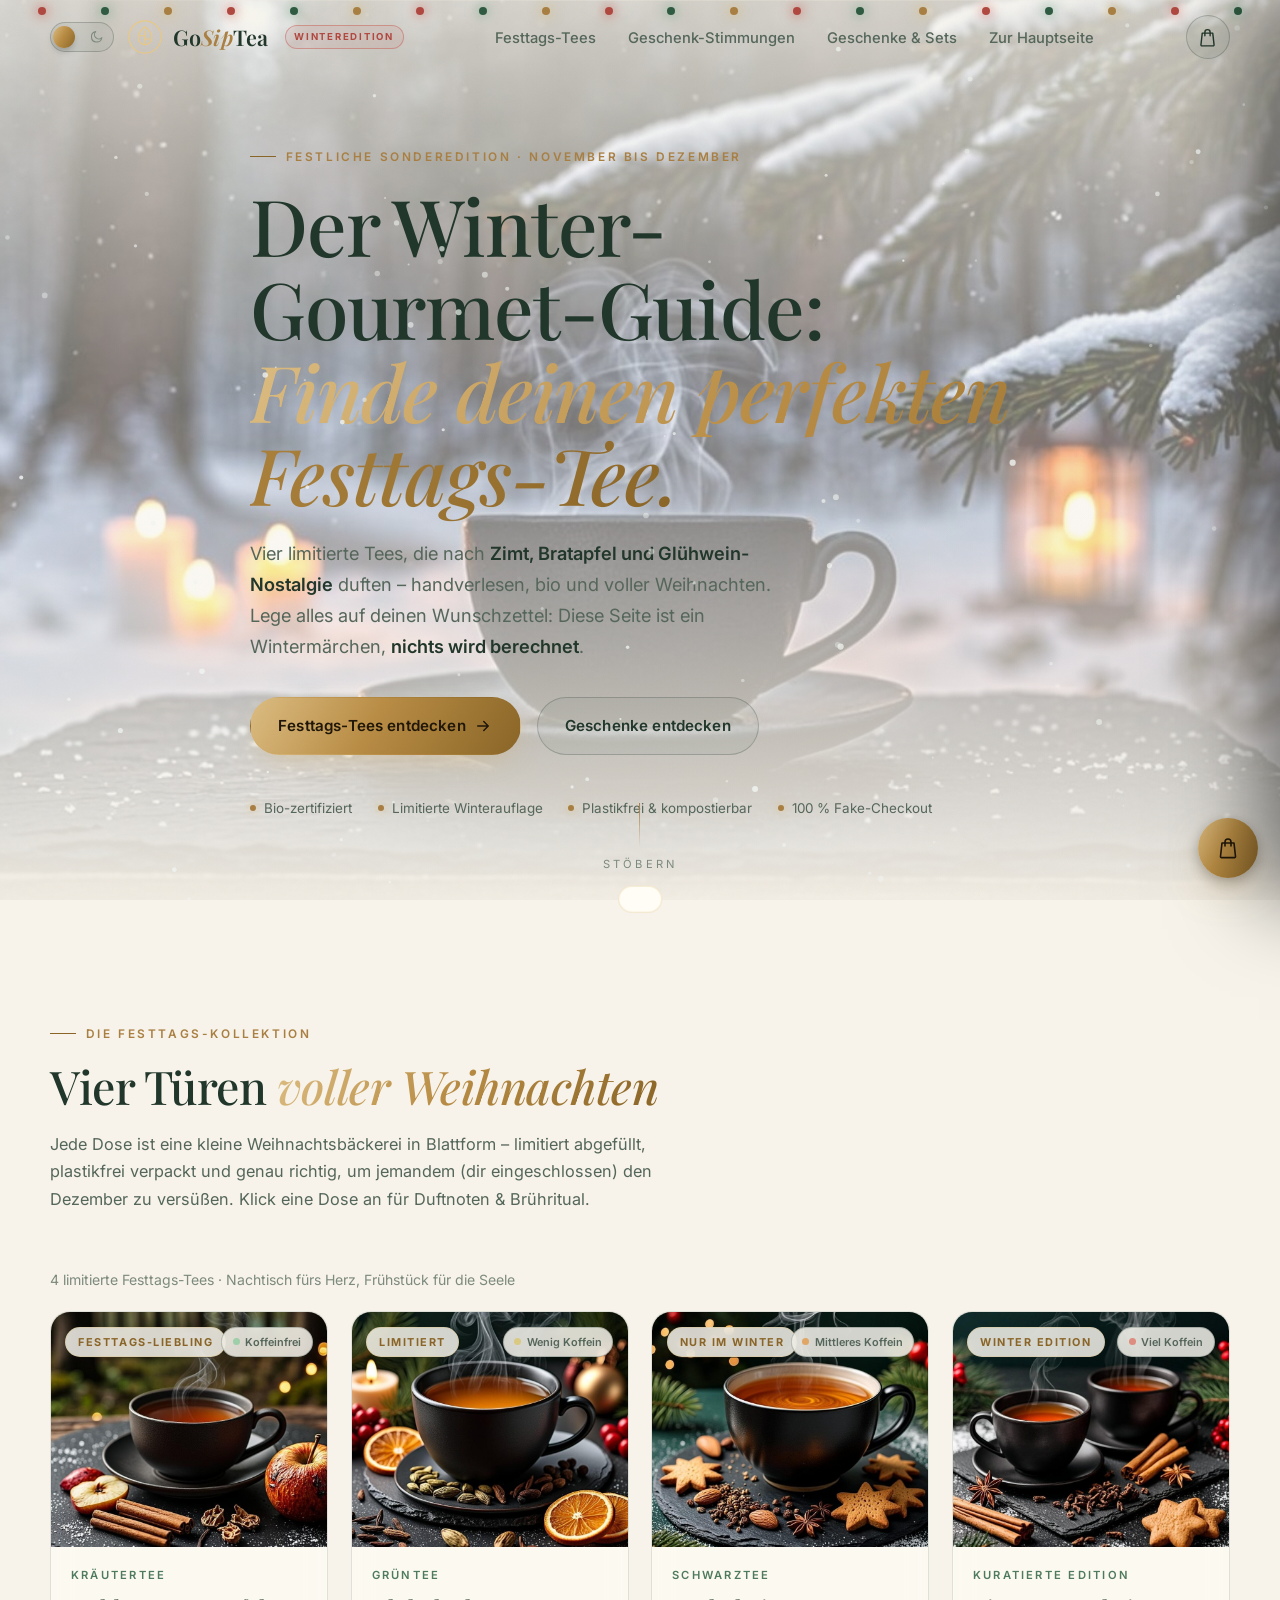
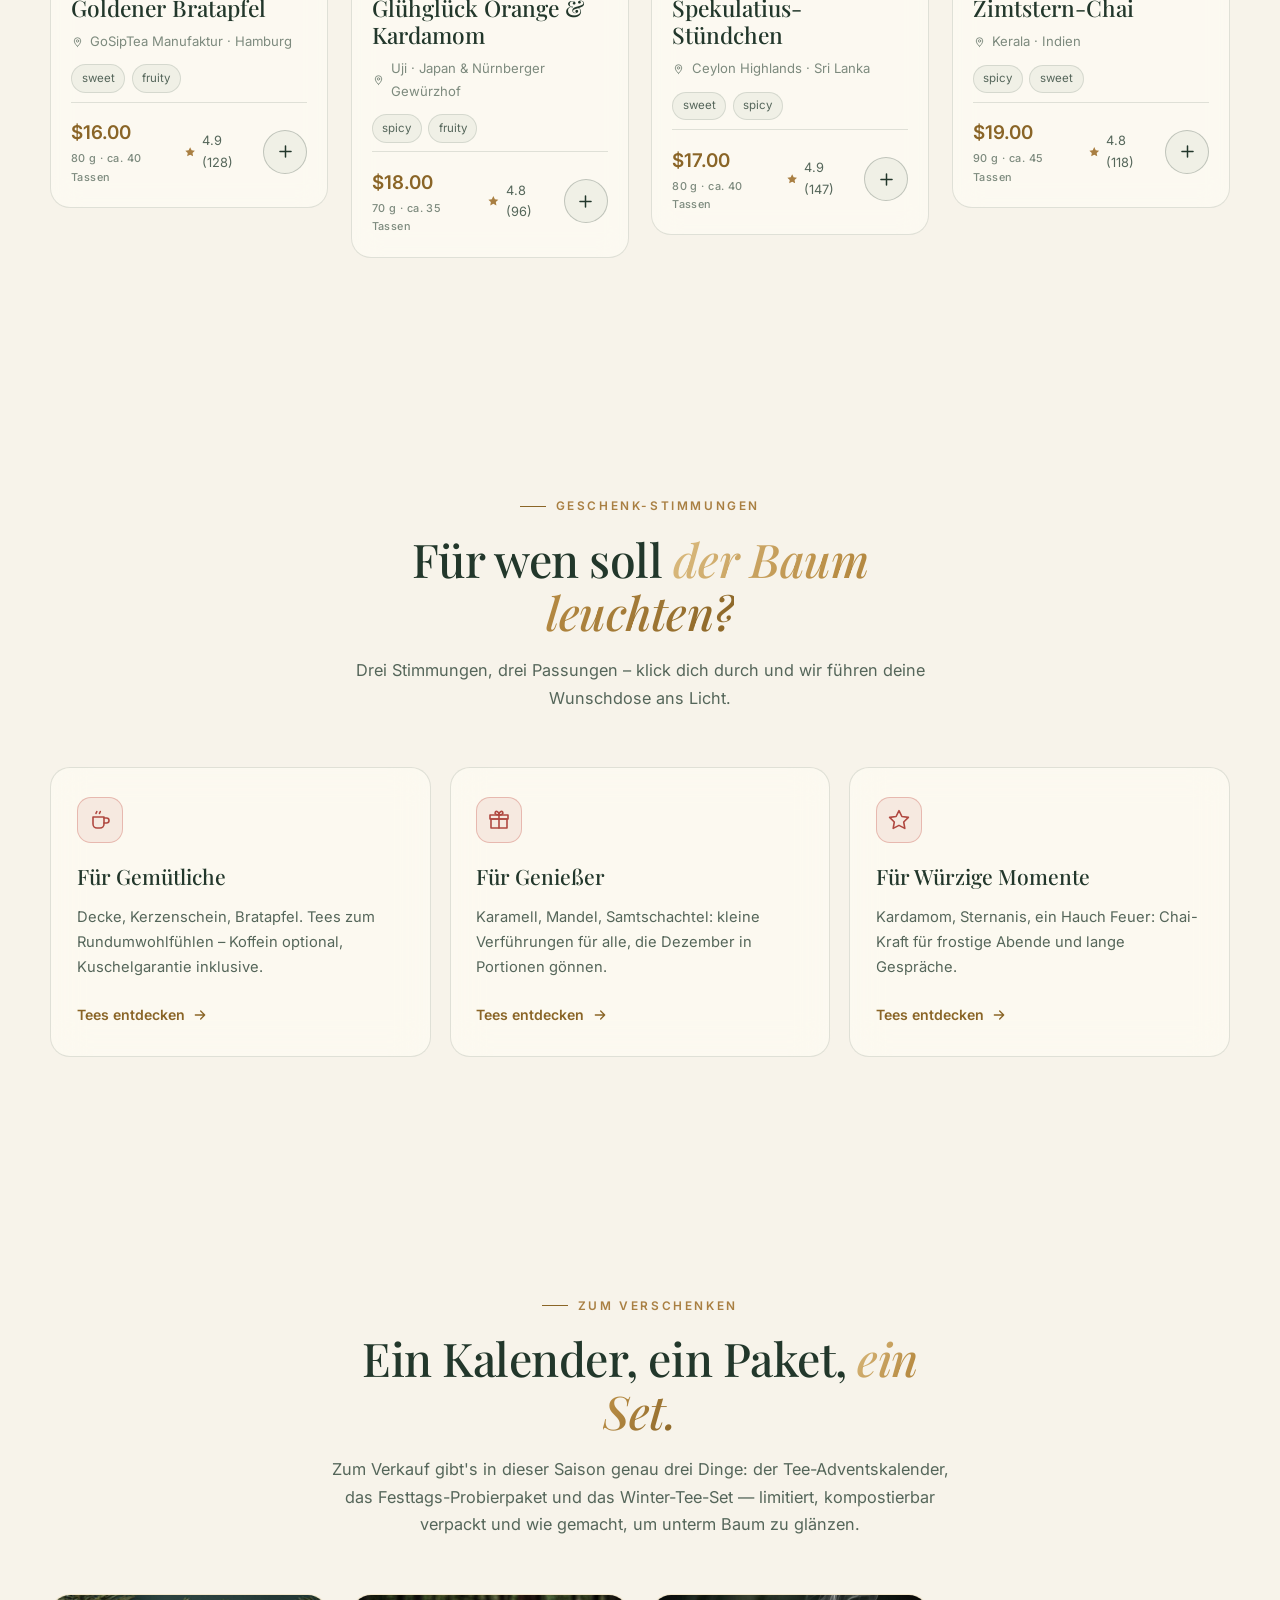
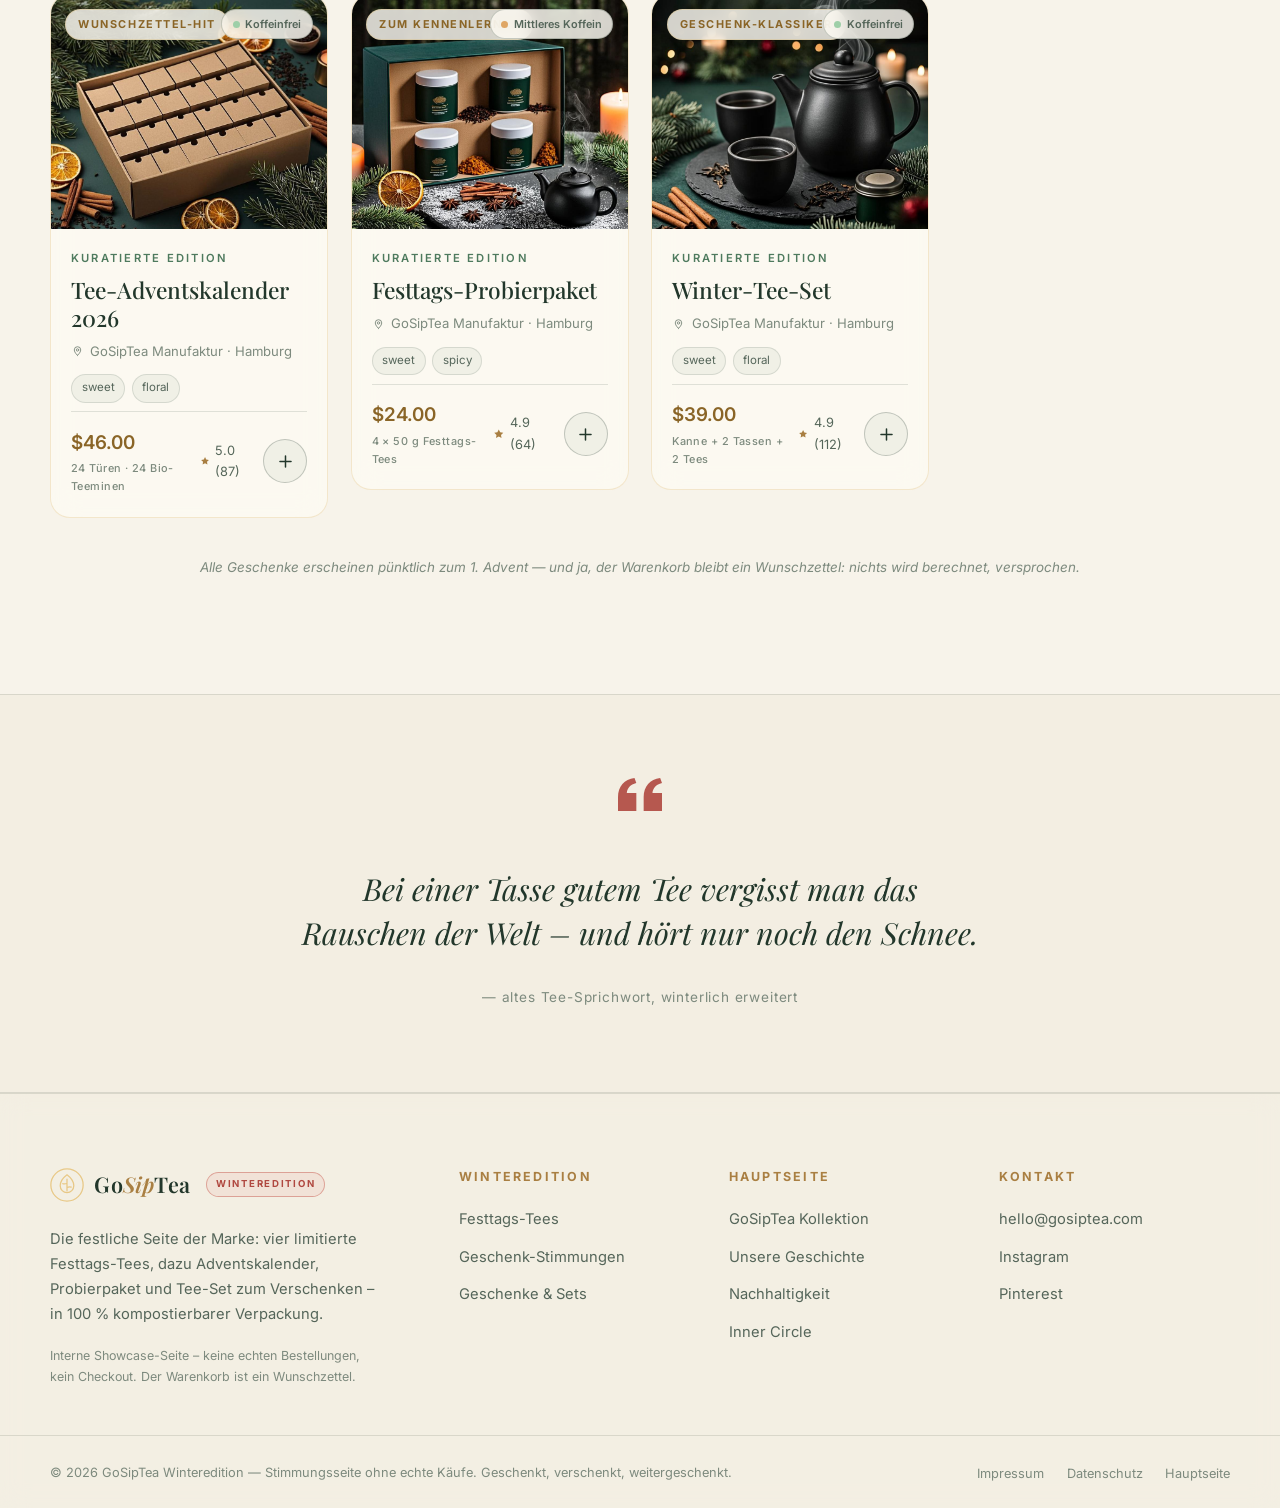
==== christmas/index.html @ 03b53f73 "Gift sets replace advent feature, three.js 3D cup hero, Instagram fix, FAQ+robots/sitemap SEO" ====
<!DOCTYPE html>
<html lang="de" data-page="xmas">
<head>
  <meta charset="UTF-8">
  <meta name="viewport" content="width=device-width, initial-scale=1.0">
  <meta name="theme-color" content="#081009">

  <!-- ============ SEO (interne Kampagnenseite – bewusst noindex) ============ -->
  <title>GoSipTea Winteredition — Der Winter-Gourmet-Guide: Finde deinen perfekten Festtags-Tee</title>
  <meta name="description" content="Die festliche GoSipTea Winteredition: vier limitierte Festtags-Tees mit Bratapfel, Orange-Kardamom, Spekulatius und Zimtstern-Chai – plus Tee-Adventskalender, Festtags-Probierpaket und Winter-Tee-Set zum Verschenken. Fake-Warenkorb für reine Winterstimmung, ohne echten Kauf.">
  <meta name="author" content="GoSipTea">
  <meta name="robots" content="noindex, follow">

  <!-- ============ OPEN GRAPH ============ -->
  <meta property="og:type" content="website">
  <meta property="og:site_name" content="GoSipTea">
  <meta property="og:url" content="https://gamerio2904.github.io/GoSipTea/christmas/">
  <meta property="og:title" content="GoSipTea Winteredition — Der Winter-Gourmet-Guide">
  <meta property="og:description" content="Finde deinen perfekten Festtags-Tee: vier limitierte Weihnachtstees, Adventskalender, Probierpaket und Tee-Set. Pure Showcase-Seite – nichts wird berechnet.">
  <meta property="og:image" content="https://gamerio2904.github.io/GoSipTea/assets/img/xmas/hero.jpg">
  <meta property="og:image:alt" content="Steigende Teetasse im verschneiten Winterwald bei Kerzenschein – GoSipTea Winteredition">
  <meta property="og:locale" content="de_DE">

  <!-- ============ TWITTER CARD ============ -->
  <meta name="twitter:card" content="summary_large_image">
  <meta name="twitter:title" content="GoSipTea Winteredition — Der Winter-Gourmet-Guide">
  <meta name="twitter:description" content="Vier limitierte Festtags-Tees, ein Tee-Adventskalender und 100 % Winterstimmung. Fake-Warenkorb inklusive.">
  <meta name="twitter:image" content="https://gamerio2904.github.io/GoSipTea/assets/img/xmas/hero.jpg">

  <!-- ============ ICONS / FONTS ============ -->
  <link rel="icon" type="image/svg+xml" href="../assets/favicon.svg">
  <link rel="preconnect" href="https://fonts.googleapis.com">
  <link rel="preconnect" href="https://fonts.gstatic.com" crossorigin>
  <link href="https://fonts.googleapis.com/css2?family=Inter:wght@300;400;500;600;700&family=Playfair+Display:ital,wght@0,400;0,500;0,600;0,700;1,400;1,500&display=swap" rel="stylesheet">

  <!-- ============ THEME INIT (gleicher Schlüssel wie Hauptseite – kein Flash) ============ -->
  <script>
    (function () {
      var theme = "dark";
      try {
        var stored = localStorage.getItem("gosiptea_theme");
        if (stored === "light" || stored === "dark") theme = stored;
        else if (window.matchMedia && window.matchMedia("(prefers-color-scheme: light)").matches) theme = "light";
      } catch (e) { /* storage blockiert – dunkel bleibt */ }
      var root = document.documentElement;
      root.setAttribute("data-theme", theme);
      root.classList.add("js");
      var meta = document.querySelector('meta[name="theme-color"]');
      if (meta) meta.setAttribute("content", theme === "light" ? "#f6f1e6" : "#081009");
    })();
  </script>

  <!-- ============ STYLES ============ -->
  <link rel="stylesheet" href="../css/styles.css">
  <link rel="stylesheet" href="christmas.css">

  <!-- ============ STRUCTURED DATA ============ -->
  <script type="application/ld+json">
  {
    "@context": "https://schema.org",
    "@type": "Organization",
    "name": "GoSipTea",
    "url": "https://gamerio2904.github.io/GoSipTea/",
    "logo": "https://gamerio2904.github.io/GoSipTea/assets/favicon.svg",
    "slogan": "Eco-Friendly Premium Loose-Leaf Tea",
    "description": "GoSipTea crafts eco-friendly premium loose-leaf tea from certified organic, single-origin gardens in 100% compostable packaging.",
    "sameAs": [
      "https://www.instagram.com/gosiptea.hhn"
    ]
  }
  </script>
</head>

<body>
  <a class="skip-link" href="#main">Zum Inhalt springen</a>
  <div class="grain" aria-hidden="true"></div>

  <!-- Schneefall + Konfetti (Canvas, pointer-events: none) -->
  <canvas id="snow-canvas" aria-hidden="true"></canvas>
  <canvas id="confetti-canvas" aria-hidden="true"></canvas>

  <!-- ================================================== -->
  <!-- HEADER / NAV                                        -->
  <!-- ================================================== -->
  <header class="site-header" id="top">
    <nav class="nav container" aria-label="Hauptnavigation">
      <div class="nav-left">
        <button class="theme-toggle" id="theme-toggle" type="button" role="switch"
                aria-checked="true" aria-label="Dunkelmodus aktiv – zum Hellmodus wechseln">
          <span class="tt-track" aria-hidden="true">
            <svg class="tt-icon tt-sun" viewBox="0 0 24 24" fill="none" stroke="currentColor" stroke-width="1.7" stroke-linecap="round" aria-hidden="true">
              <circle cx="12" cy="12" r="4.2"/>
              <path d="M12 2.5v2.2M12 19.3v2.2M2.5 12h2.2M19.3 12h2.2M5.3 5.3l1.6 1.6M17.1 17.1l1.6 1.6M18.7 5.3l-1.6 1.6M6.9 17.1l-1.6 1.6"/>
            </svg>
            <svg class="tt-icon tt-moon" viewBox="0 0 24 24" fill="none" stroke="currentColor" stroke-width="1.7" stroke-linejoin="round" aria-hidden="true">
              <path d="M20.6 13.2A8.4 8.4 0 1 1 10.8 3.4a6.8 6.8 0 0 0 9.8 9.8Z"/>
            </svg>
            <span class="tt-knob"></span>
          </span>
        </button>
        <a class="brand" href="#top" aria-label="GoSipTea Winteredition – nach oben">
          <svg class="brand-mark" viewBox="0 0 40 40" fill="none" aria-hidden="true">
            <circle cx="20" cy="20" r="19" stroke="url(#gldx)" stroke-width="1.5"/>
            <path d="M20 8c-6 4.5-8 9-8 13a8 8 0 0 0 16 0c0-4-2-8.5-8-13Z" stroke="url(#gldx)" stroke-width="1.5" stroke-linejoin="round"/>
            <path d="M20 13v14M20 18c-2 1-3.5 1-5 .5M20 23c2-1 3.5-1 5-.5" stroke="url(#gldx)" stroke-width="1.5" stroke-linecap="round"/>
            <defs><linearGradient id="gldx" x1="0" y1="0" x2="40" y2="40"><stop stop-color="#e8c987"/><stop offset="1" stop-color="#a97f42"/></linearGradient></defs>
          </svg>
          <span class="brand-name">Go<em>Sip</em>Tea</span>
          <span class="brand-tag">Winteredition</span>
        </a>
      </div>

      <ul class="nav-links" id="nav-links">
        <li><a class="nav-link" href="#festtags">Festtags-Tees</a></li>
        <li><a class="nav-link" href="#stimmungen">Geschenk-Stimmungen</a></li>
        <li><a class="nav-link" href="#geschenke">Geschenke &amp; Sets</a></li>
        <li><a class="nav-link" href="../index.html">Zur Hauptseite</a></li>
      </ul>

      <div class="nav-actions">
        <button class="cart-btn" id="cart-open" aria-label="Wunschzettel-Warenkorb öffnen" aria-haspopup="dialog">
          <svg viewBox="0 0 24 24" fill="none" stroke="currentColor" stroke-width="1.6" stroke-linecap="round" stroke-linejoin="round" aria-hidden="true">
            <path d="M6 7h12l1.5 13.5a1 1 0 0 1-1 1.1H5.5a1 1 0 0 1-1-1.1L6 7Z"/>
            <path d="M9 10V6a3 3 0 0 1 6 0v4"/>
          </svg>
          <span class="cart-badge" id="cart-badge" aria-live="polite" aria-label="Artikel im Warenkorb">0</span>
        </button>
        <button class="nav-toggle" id="nav-toggle" aria-label="Menü umschalten" aria-expanded="false" aria-controls="nav-links">
          <span></span><span></span>
        </button>
      </div>
    </nav>
  </header>

  <main id="main">
    <!-- ================================================== -->
    <!-- HERO                                                -->
    <!-- ================================================== -->
    <section class="hero hero-xmas" aria-labelledby="hero-title">
      <div class="hero-bg" aria-hidden="true">
        <img src="../assets/img/xmas/hero.jpg" alt="" fetchpriority="high" decoding="async">
        <div class="hero-veil"></div>
      </div>

      <!-- Lichterkette -->
      <div class="xmas-lights" aria-hidden="true">
        <i></i><i></i><i></i><i></i><i></i><i></i><i></i><i></i><i></i><i></i>
        <i></i><i></i><i></i><i></i><i></i><i></i><i></i><i></i><i></i><i></i>
      </div>

      <div class="container hero-inner">
        <p class="eyebrow" data-reveal>Festliche Sonderedition · November bis Dezember</p>
        <h1 class="hero-title" id="hero-title" data-reveal data-reveal-delay="1">
          Der Winter-Gourmet-Guide:<br><em>Finde deinen perfekten Festtags-Tee.</em>
        </h1>
        <p class="hero-sub" data-reveal data-reveal-delay="2">
          Vier limitierte Tees, die nach <strong>Zimt, Bratapfel und Glühwein-Nostalgie</strong> duften –
          handverlesen, bio und voller Weihnachten. Lege alles auf deinen Wunschzettel:
          Diese Seite ist ein Wintermärchen, <strong>nichts wird berechnet</strong>.
        </p>
        <div class="hero-cta" data-reveal data-reveal-delay="3">
          <a class="btn btn-primary" href="#festtags">Festtags-Tees entdecken
            <svg viewBox="0 0 24 24" fill="none" stroke="currentColor" stroke-width="2" stroke-linecap="round" stroke-linejoin="round" aria-hidden="true"><path d="M5 12h14M13 6l6 6-6 6"/></svg>
          </a>
          <a class="btn btn-ghost" href="#geschenke">Geschenke entdecken</a>
        </div>
        <ul class="hero-trust" data-reveal data-reveal-delay="4" aria-label="Winter-Versprechen">
          <li><span class="dot" aria-hidden="true"></span>Bio-zertifiziert</li>
          <li><span class="dot" aria-hidden="true"></span>Limitierte Winterauflage</li>
          <li><span class="dot" aria-hidden="true"></span>Plastikfrei &amp; kompostierbar</li>
          <li><span class="dot" aria-hidden="true"></span>100 % Fake-Checkout</li>
        </ul>
      </div>
      <a class="hero-scroll" href="#festtags" aria-label="Zu den Festtags-Tees scrollen">
        <span class="hero-scroll-line" aria-hidden="true"></span>Stöbern
      </a>
    </section>

    <!-- ================================================== -->
    <!-- FESTTAGS-KOLLEKTION                                 -->
    <!-- ================================================== -->
    <section class="section collection" id="festtags" aria-labelledby="festtags-title">
      <div class="container">
        <header class="section-head" data-reveal>
          <p class="eyebrow">Die Festtags-Kollektion</p>
          <h2 class="section-title" id="festtags-title">Vier Türen <em>voller Weihnachten</em></h2>
          <p class="section-sub">
            Jede Dose ist eine kleine Weihnachtsbäckerei in Blattform – limitiert abgefüllt,
            plastikfrei verpackt und genau richtig, um jemandem (dir eingeschlossen) den
            Dezember zu versüßen. Klick eine Dose an für Duftnoten &amp; Brühritual.
          </p>
        </header>

        <p class="results-count" id="xmas-count" role="status" aria-live="polite"></p>

        <!-- Karten werden von christmas/christmas.js gerendert -->
        <ul class="tea-grid" id="xmas-grid"></ul>
      </div>
    </section>

    <!-- ================================================== -->
    <!-- GESCHENK-STIMMUNGEN                                 -->
    <!-- ================================================== -->
    <section class="section moods" id="stimmungen" aria-labelledby="moods-title">
      <div class="container">
        <header class="section-head center" data-reveal>
          <p class="eyebrow">Geschenk-Stimmungen</p>
          <h2 class="section-title" id="moods-title">Für wen soll <em>der Baum leuchten?</em></h2>
          <p class="section-sub">
            Drei Stimmungen, drei Passungen – klick dich durch und wir führen deine Wunschdose ans Licht.
          </p>
        </header>

        <div class="mood-grid">
          <button class="mood-card glass" data-mood-link="cozy" data-reveal>
            <span class="mood-icon" aria-hidden="true">
              <svg viewBox="0 0 24 24" fill="none" stroke="currentColor" stroke-width="1.6" stroke-linecap="round" stroke-linejoin="round"><path d="M5 9h11v7a4 4 0 0 1-4 4H9a4 4 0 0 1-4-4V9Z"/><path d="M16 10h2.5a2.5 2.5 0 0 1 0 5H16"/><path d="M8 5.5c0-1 .8-1.2.8-2M11.5 5.5c0-1 .8-1.2.8-2"/></svg>
            </span>
            <h3>Für Gemütliche</h3>
            <p>Decke, Kerzenschein, Bratapfel. Tees zum Rundumwohlfühlen – Koffein optional, Kuschelgarantie inklusive.</p>
            <span class="mood-link">Tees entdecken
              <svg viewBox="0 0 24 24" fill="none" stroke="currentColor" stroke-width="2" stroke-linecap="round" stroke-linejoin="round" aria-hidden="true"><path d="M5 12h14M13 6l6 6-6 6"/></svg>
            </span>
          </button>

          <button class="mood-card glass" data-mood-link="indulgent" data-reveal data-reveal-delay="1">
            <span class="mood-icon" aria-hidden="true">
              <svg viewBox="0 0 24 24" fill="none" stroke="currentColor" stroke-width="1.6" stroke-linecap="round" stroke-linejoin="round"><path d="M4 11h16v9H4z"/><path d="M3 7h18v4H3zM12 7v13"/><path d="M12 7C9 7 7.2 5.4 8.4 3.9 9.7 2.6 12 4.4 12 7c0-2.6 2.3-4.4 3.6-3.1C16.8 5.4 15 7 12 7Z"/></svg>
            </span>
            <h3>Für Genießer</h3>
            <p>Karamell, Mandel, Samtschachtel: kleine Verführungen für alle, die Dezember in Portionen gönnen.</p>
            <span class="mood-link">Tees entdecken
              <svg viewBox="0 0 24 24" fill="none" stroke="currentColor" stroke-width="2" stroke-linecap="round" stroke-linejoin="round" aria-hidden="true"><path d="M5 12h14M13 6l6 6-6 6"/></svg>
            </span>
          </button>

          <button class="mood-card glass" data-mood-link="spicy" data-reveal data-reveal-delay="2">
            <span class="mood-icon" aria-hidden="true">
              <svg viewBox="0 0 24 24" fill="none" stroke="currentColor" stroke-width="1.6" stroke-linecap="round" stroke-linejoin="round"><path d="M12 2.6l2.9 5.9 6.5.9-4.7 4.6 1.1 6.4L12 17.4l-5.8 3 1.1-6.4L2.6 9.4l6.5-.9L12 2.6z"/></svg>
            </span>
            <h3>Für Würzige Momente</h3>
            <p>Kardamom, Sternanis, ein Hauch Feuer: Chai-Kraft für frostige Abende und lange Gespräche.</p>
            <span class="mood-link">Tees entdecken
              <svg viewBox="0 0 24 24" fill="none" stroke="currentColor" stroke-width="2" stroke-linecap="round" stroke-linejoin="round" aria-hidden="true"><path d="M5 12h14M13 6l6 6-6 6"/></svg>
            </span>
          </button>
        </div>
      </div>
    </section>

    <!-- ================================================== -->
    <!-- GESCHENKE & SETS                                    -->
    <!-- ================================================== -->
    <section class="section gifts" id="geschenke" aria-labelledby="gifts-title">
      <div class="container">
        <header class="section-head center" data-reveal>
          <p class="eyebrow">Zum Verschenken</p>
          <h2 class="section-title" id="gifts-title">Ein Kalender, ein Paket, <em>ein Set.</em></h2>
          <p class="section-sub">
            Zum Verkauf gibt's in dieser Saison genau drei Dinge: der Tee-Adventskalender,
            das Festtags-Probierpaket und das Winter-Tee-Set — limitiert, kompostierbar
            verpackt und wie gemacht, um unterm Baum zu glänzen.
          </p>
        </header>

        <ul class="tea-grid gift-grid" id="gift-grid" aria-label="Geschenke und Sets zum Verkauf"></ul>

        <p class="gift-note" data-reveal>
          Alle Geschenke erscheinen pünktlich zum 1. Advent — und ja, der Warenkorb bleibt
          ein Wunschzettel: nichts wird berechnet, versprochen.
        </p>
      </div>
    </section>

    <!-- ================================================== -->
    <!-- SAISON-ZITAT                                        -->
    <!-- ================================================== -->
    <aside class="quote-band" aria-label="Saisonales Zitat">
      <div class="container quote-inner" data-reveal>
        <svg class="quote-mark" viewBox="0 0 48 36" fill="currentColor" aria-hidden="true">
          <path d="M0 36V20.8C0 8.9 6.9 1.6 18 0l2 5.4c-6.6 1.8-10 5.6-10.4 11H20V36H0Zm28 0V20.8C28 8.9 34.9 1.6 46 0l2 5.4c-6.6 1.8-10 5.6-10.4 11H48V36H28Z"/>
        </svg>
        <blockquote>
          Bei einer Tasse gutem Tee vergisst man das Rauschen der Welt – und hört nur noch den Schnee.
        </blockquote>
        <cite>— altes Tee-Sprichwort, winterlich erweitert</cite>
      </div>
    </aside>
  </main>

  <!-- ================================================== -->
  <!-- FOOTER                                              -->
  <!-- ================================================== -->
  <footer class="site-footer">
    <div class="container footer-grid">
      <div class="footer-brand">
        <a class="brand" href="#top" aria-label="GoSipTea Winteredition – nach oben">
          <svg class="brand-mark" viewBox="0 0 40 40" fill="none" aria-hidden="true">
            <circle cx="20" cy="20" r="19" stroke="url(#gldx2)" stroke-width="1.5"/>
            <path d="M20 8c-6 4.5-8 9-8 13a8 8 0 0 0 16 0c0-4-2-8.5-8-13Z" stroke="url(#gldx2)" stroke-width="1.5" stroke-linejoin="round"/>
            <path d="M20 13v14M20 18c-2 1-3.5 1-5 .5M20 23c2-1 3.5-1 5-.5" stroke="url(#gldx2)" stroke-width="1.5" stroke-linecap="round"/>
            <defs><linearGradient id="gldx2" x1="0" y1="0" x2="40" y2="40"><stop stop-color="#e8c987"/><stop offset="1" stop-color="#a97f42"/></linearGradient></defs>
          </svg>
          <span class="brand-name">Go<em>Sip</em>Tea</span>
          <span class="brand-tag">Winteredition</span>
        </a>
        <p>Die festliche Seite der Marke: vier limitierte Festtags-Tees, dazu Adventskalender, Probierpaket und Tee-Set zum Verschenken – in 100&nbsp;% kompostierbarer Verpackung.</p>
        <p class="footer-note">Interne Showcase-Seite – keine echten Bestellungen, kein Checkout. Der Warenkorb ist ein Wunschzettel.</p>
      </div>

      <nav class="footer-col" aria-label="Winterseite">
        <h3>Winteredition</h3>
        <ul>
          <li><a href="#festtags">Festtags-Tees</a></li>
          <li><a href="#stimmungen">Geschenk-Stimmungen</a></li>
          <li><a href="#geschenke">Geschenke &amp; Sets</a></li>
        </ul>
      </nav>

      <nav class="footer-col" aria-label="Hauptseite">
        <h3>Hauptseite</h3>
        <ul>
          <li><a href="../index.html">GoSipTea Kollektion</a></li>
          <li><a href="../index.html#story">Unsere Geschichte</a></li>
          <li><a href="../index.html#sustainability">Nachhaltigkeit</a></li>
          <li><a href="../index.html#newsletter">Inner Circle</a></li>
        </ul>
      </nav>

      <div class="footer-col" aria-label="Kontakt">
        <h3>Kontakt</h3>
        <ul>
          <li><a href="mailto:hello@gosiptea.com">hello@gosiptea.com</a></li>
          <li><a href="https://www.instagram.com/gosiptea" rel="noopener" target="_blank">Instagram</a></li>
          <li><a href="https://www.pinterest.com/gosiptea" rel="noopener" target="_blank">Pinterest</a></li>
        </ul>
      </div>
    </div>

    <div class="footer-bottom">
      <div class="container footer-bottom-inner">
        <p>© 2026 GoSipTea Winteredition — Stimmungsseite ohne echte Käufe. Geschenkt, verschenkt, weitergeschenkt.</p>
        <ul class="legal-row">
          <li><a href="#top">Impressum</a></li>
          <li><a href="#top">Datenschutz</a></li>
          <li><a href="../index.html">Hauptseite</a></li>
        </ul>
      </div>
    </div>
  </footer>

  <!-- ================================================== -->
  <!-- SCHWEBENDER WUNSCHZETTEL-BUTTON (Widget)            -->
  <!-- ================================================== -->
  <button class="xmas-fab" id="cart-fab" aria-label="Wunschzettel-Warenkorb öffnen" aria-haspopup="dialog">
    <svg viewBox="0 0 24 24" fill="none" stroke="currentColor" stroke-width="1.6" stroke-linecap="round" stroke-linejoin="round" aria-hidden="true">
      <path d="M6 7h12l1.5 13.5a1 1 0 0 1-1 1.1H5.5a1 1 0 0 1-1-1.1L6 7Z"/>
      <path d="M9 10V6a3 3 0 0 1 6 0v4"/>
    </svg>
    <span class="cart-badge" id="fab-badge" aria-hidden="true">0</span>
  </button>

  <!-- ================================================== -->
  <!-- CART DRAWER (geteilt mit der Hauptseite)            -->
  <!-- ================================================== -->
  <div class="drawer-overlay" id="drawer-overlay" hidden></div>
  <aside class="cart-drawer" id="cart-drawer" role="dialog" aria-modal="true" aria-label="Wunschzettel-Warenkorb" aria-hidden="true">
    <header class="drawer-head">
      <h2>Dein Wunschzettel <span class="drawer-count" id="drawer-count">(0)</span></h2>
      <button class="icon-btn" id="cart-close" aria-label="Warenkorb schließen">
        <svg viewBox="0 0 24 24" fill="none" stroke="currentColor" stroke-width="1.8" stroke-linecap="round"><path d="M6 6l12 12M18 6 6 18"/></svg>
      </button>
    </header>

    <div class="drawer-ship" id="drawer-ship">
      <p class="ship-text" id="ship-text"></p>
      <div class="ship-bar" role="progressbar" aria-label="Fortschritt zum Gratis-Versand" aria-valuemin="0" aria-valuemax="100" id="ship-bar"><span></span></div>
    </div>

    <ul class="drawer-items" id="drawer-items"></ul>
    <p class="drawer-empty" id="drawer-empty">Noch ziemlich leer hier.<br><span>Fülle deinen Wunschzettel mit festlichen Teemomenten.</span></p>

    <footer class="drawer-foot">
      <div class="drawer-total"><span>Zwischensumme</span><strong id="cart-subtotal">$0.00</strong></div>
      <p class="drawer-note">Fake-Checkout – nichts wird berechnet, nichts verlässt deinen Browser.</p>
      <button class="btn btn-primary btn-block" id="checkout-open" disabled>Fake-Bestellung abschließen</button>
      <button class="link-btn" id="continue-shopping">Weiter stöbern</button>
    </footer>
  </aside>

  <!-- ================================================== -->
  <!-- PRODUKT-MODAL (deutsch)                             -->
  <!-- ================================================== -->
  <div class="modal-overlay" id="modal-overlay" hidden></div>
  <div class="modal product-modal" id="product-modal" role="dialog" aria-modal="true" aria-labelledby="pm-title" hidden>
    <button class="icon-btn modal-close" id="pm-close" aria-label="Produktdetails schließen">
      <svg viewBox="0 0 24 24" fill="none" stroke="currentColor" stroke-width="1.8" stroke-linecap="round"><path d="M6 6l12 12M18 6 6 18"/></svg>
    </button>
    <div class="pm-body" id="pm-body"><!-- gerendert von christmas.js --></div>
  </div>

  <!-- ================================================== -->
  <!-- FAKE-CHECKOUT-MODAL (spielerisch, ohne Formular)    -->
  <!-- ================================================== -->
  <div class="modal checkout-modal xmas-checkout" id="checkout-modal" role="dialog" aria-modal="true" aria-labelledby="ck-title" hidden>
    <button class="icon-btn modal-close" id="ck-close" aria-label="Fake-Checkout schließen">
      <svg viewBox="0 0 24 24" fill="none" stroke="currentColor" stroke-width="1.8" stroke-linecap="round"><path d="M6 6l12 12M18 6 6 18"/></svg>
    </button>
    <div class="ck-body">
      <p class="eyebrow">Fake-Checkout · Wintermärchen</p>
      <h2 id="ck-title" class="modal-title">Ein letzter Blick, Weihnachtsmann.</h2>
      <p class="ck-note">
        Hier ist alles spielerisch: Du kannst eine <strong>Fake-Bestellung</strong> abschließen,
        um die Weihnachtsaktion zu erleben – bezahlt wird mit gutem Humor, nicht mit Geld.
      </p>

      <div class="ck-summary" id="ck-summary"><!-- gerendert von christmas.js --></div>
      <div class="ck-totals" id="ck-totals"><!-- gerendert von christmas.js --></div>

      <button class="btn btn-primary btn-block" id="xmas-order-submit">Dem Weihnachtsmann übergeben</button>
      <p class="ck-fineprint">Mit dem Klick übergibst du deinen Wunschzettel an den digitalen Weihnachtsmann. Kein Kauf, keine Zahlung, keine Daten – versprochen.</p>
    </div>
  </div>

  <!-- ================================================== -->
  <!-- ERFOLGS-MODAL (weihnachtliche Erfolgsmeldung)       -->
  <!-- ================================================== -->
  <div class="modal success-modal xmas-success" id="success-modal" role="dialog" aria-modal="true" aria-labelledby="ok-title" hidden>
    <div class="ok-body">
      <div class="ok-icon" aria-hidden="true">
        <svg viewBox="0 0 52 52"><circle cx="26" cy="26" r="24"/><path d="M26 10v32M13 18l26 16M39 18 13 34M26 10l-4 4.4M26 10l4 4.4M26 42l-4-4.4M26 42l4-4.4M13 18l5.6 1.2M13 18l1.2 5.6M39 34l-5.6-1.2M39 34l-1.2-5.6M39 18l-5.6 1.2M39 18l-1.2 5.6M13 34l5.6-1.2M13 34l1.2-5.6"/></svg>
      </div>
      <h2 id="ok-title">Wunschzettel <span id="ok-order">GSP-XMAS-000000</span> übergeben.</h2>
      <p class="ok-showcase" id="ok-message"></p>
      <p class="ok-sub">
        Es wurde natürlich <strong>nichts berechnet</strong> und nichts hat deinen Browser
        verlassen – dieser Laden ist ein Wintermärchen, kein Shop. So hätte dein
        Festtagskorb ausgesehen:
      </p>
      <div class="ok-summary" id="ok-summary"><!-- gerendert von christmas.js --></div>
      <button class="btn btn-primary" id="ok-done">Weiter träumen</button>
    </div>
  </div>

  <!-- Toast -->
  <div class="toast" id="toast" role="status" aria-live="polite"></div>

  <noscript>
    <p class="noscript-note">Für den interaktiven Wunschzettel und den Adventskalender wird JavaScript benötigt. Geschichte, Tees und Zitat bleiben trotzdem lesbar.</p>
  </noscript>

  <!-- ============ SKRIPTE (Reihenfolge zählt) ============ -->
  <script src="../js/products.js"></script>
  <script src="../js/cart.js"></script>
  <script src="christmas.js"></script>
</body>
</html>
---- css/styles.css ----
/* ==========================================================================
   GoSipTea — Design System
   Two themes: dark forest & bronze (signature default) + warm ivory light mode.
   Glassmorphism · mobile-first · theme via html[data-theme="dark" | "light"]
   Structure: Tokens → Base → Utilities → Header → Hero → Trustbar →
   Explorer → Cards → Story → Sustainability → Newsletter → Footer →
   Drawer → Modals → Forms → Toast → Animations → Light overrides →
   Responsive → A11y
   ========================================================================== */

/* ---------- 1. Tokens ---------- */
:root {
  /* palette — deep forest greens & obsidian, warm bronze, off-white ink */
  --bg-0: #071009;
  --bg-1: #0a1712;
  --bg-2: #0f221a;
  --bg-3: #143024;
  --ink: #f0ebdd;
  --ink-dim: #b6b0a1;
  --ink-faint: #837d6f;
  --gold: #dcbb74;
  --gold-soft: #e8cf9a;
  --gold-deep: #a97f42;
  --sage: #8fb89f;
  --line: rgba(240, 235, 221, .09);
  --line-strong: rgba(240, 235, 221, .16);
  --glass: rgba(17, 38, 29, .48);
  --glass-strong: rgba(13, 31, 23, .78);
  --ok: #9ecfa8;
  --err: #e2938c;

  /* theme surfaces — dark values ARE the signature look.
     html[data-theme="light"] below swaps every token it needs. */
  --header-bg: rgba(7, 16, 9, .72);
  --band-bg: rgba(10, 23, 18, .6);
  --footer-bg: rgba(7, 16, 9, .7);
  --field-bg: rgba(7, 16, 9, .5);
  --panel-bg: rgba(7, 16, 9, .4);
  --soft-fill: rgba(255, 255, 255, .03);
  --iconchip-bg: rgba(7, 16, 9, .5);
  --photo-chip-bg: rgba(7, 16, 9, .68);
  --drawer-bg: rgba(10, 22, 16, .92);
  --foot-bg: rgba(7, 16, 9, .45);
  --modal-bg: rgba(12, 27, 20, .96);
  --toast-bg: rgba(12, 27, 20, .95);
  --toast-ink: #f0ebdd;
  --overlay-bg: rgba(4, 9, 6, .6);
  --overlay-strong: rgba(4, 9, 6, .68);
  --glow-1: rgba(38, 84, 60, .35);
  --glow-2: rgba(29, 59, 44, .4);
  --glow-3: rgba(169, 127, 66, .12);
  --sel-bg: rgba(220, 187, 116, .28);
  --sel-ink: #ffffff;
  --scroll-thumb: #1f3b2e;
  --scroll-thumb-hover: #2b5240;

  /* type */
  --font-display: 'Playfair Display', Georgia, 'Times New Roman', serif;
  --font-body: 'Inter', -apple-system, BlinkMacSystemFont, 'Segoe UI', Roboto, sans-serif;

  /* misc */
  color-scheme: dark;
  --radius: 20px;
  --radius-sm: 12px;
  --header-h: 74px;
  --shadow-1: 0 18px 50px -18px rgba(0, 0, 0, .6);
  --shadow-2: 0 30px 80px -20px rgba(0, 0, 0, .75);
  --gold-grad: linear-gradient(120deg, #e9d3a0 0%, #d3ab61 45%, #a97f42 100%);
  --ease-out: cubic-bezier(.16, 1, .3, 1);
  --wrap: 1180px;
}

/* ---------- 1b. Light theme tokens (warm ivory · forest ink · deepened bronze) ---------- */
html[data-theme="light"] {
  color-scheme: light;

  --bg-0: #f6f1e6;
  --bg-1: #f1eadb;
  --bg-2: #eae2ce;
  --bg-3: #e2d8bf;
  --ink: #22372b;
  --ink-dim: #55665a;
  --ink-faint: #7d8a7e;
  --gold: #a97f42;
  --gold-soft: #8a6527;   /* accent TEXT stays readable on ivory */
  --gold-deep: #8a6527;
  --sage: #4e7a5e;
  --line: rgba(34, 55, 43, .13);
  --line-strong: rgba(34, 55, 43, .24);
  --glass: rgba(255, 253, 246, .6);
  --glass-strong: rgba(255, 253, 246, .88);
  --ok: #3e7d4e;
  --err: #b3564e;
  --shadow-1: 0 18px 50px -18px rgba(46, 61, 50, .28);
  --shadow-2: 0 30px 80px -20px rgba(46, 61, 50, .35);
  --gold-grad: linear-gradient(120deg, #dcbd82 0%, #b98d45 45%, #8a6527 100%);

  --header-bg: rgba(246, 241, 230, .82);
  --band-bg: rgba(241, 234, 219, .72);
  --footer-bg: rgba(241, 234, 219, .75);
  --field-bg: rgba(255, 255, 255, .72);
  --panel-bg: rgba(34, 55, 43, .05);
  --soft-fill: rgba(34, 55, 43, .05);
  --iconchip-bg: rgba(34, 55, 43, .08);
  --photo-chip-bg: rgba(255, 253, 246, .82);
  --drawer-bg: rgba(252, 250, 243, .95);
  --foot-bg: rgba(34, 55, 43, .05);
  --modal-bg: rgba(252, 250, 243, .97);
  --toast-bg: rgba(255, 253, 246, .97);
  --toast-ink: #22372b;
  --overlay-bg: rgba(34, 55, 43, .38);
  --overlay-strong: rgba(34, 55, 43, .45);
  --glow-1: rgba(143, 184, 159, .26);
  --glow-2: rgba(220, 187, 116, .2);
  --glow-3: rgba(169, 127, 66, .1);
  --sel-bg: rgba(169, 127, 66, .24);
  --sel-ink: #22372b;
  --scroll-thumb: #cbbf9f;
  --scroll-thumb-hover: #ac9c72;
}

/* ---------- 2. Base ---------- */
*, *::before, *::after { box-sizing: border-box; }

html {
  scroll-behavior: smooth;
  -webkit-text-size-adjust: 100%;
}

body {
  margin: 0;
  font-family: var(--font-body);
  font-size: 1rem;
  font-weight: 400;
  line-height: 1.7;
  color: var(--ink);
  background-color: var(--bg-0);
  background-image:
    radial-gradient(900px 520px at 85% -10%, var(--glow-1), transparent 60%),
    radial-gradient(720px 480px at -10% 30%, var(--glow-2), transparent 65%),
    radial-gradient(1100px 700px at 50% 110%, var(--glow-3), transparent 60%);
  background-attachment: fixed;
  overflow-x: hidden;
  transition: background-color .45s ease, color .45s ease;
}

img { max-width: 100%; display: block; }
ul, ol { margin: 0; padding: 0; list-style: none; }
h1, h2, h3, h4, p, dl, dd, figure { margin: 0; }
button, input, select { font: inherit; color: inherit; }
button { cursor: pointer; background: none; border: 0; padding: 0; }
a { color: inherit; text-decoration: none; }
em { font-style: italic; }

::selection { background: var(--sel-bg); color: var(--sel-ink); }

/* scrollbar */
::-webkit-scrollbar { width: 11px; height: 11px; }
::-webkit-scrollbar-track { background: var(--bg-0); }
::-webkit-scrollbar-thumb {
  background: var(--scroll-thumb); border-radius: 8px;
  border: 2px solid var(--bg-0);
}
::-webkit-scrollbar-thumb:hover { background: var(--scroll-thumb-hover); }

/* film-grain overlay for premium texture */
.grain {
  position: fixed; inset: 0; z-index: 3; pointer-events: none;
  opacity: .05; mix-blend-mode: overlay;
  background-image: url("data:image/svg+xml,%3Csvg xmlns='http://www.w3.org/2000/svg' width='140' height='140'%3E%3Cfilter id='n'%3E%3CfeTurbulence type='fractalNoise' baseFrequency='0.9' numOctaves='2'/%3E%3C/filter%3E%3Crect width='140' height='140' filter='url(%23n)' opacity='0.6'/%3E%3C/svg%3E");
}

/* ---------- 3. Utilities ---------- */
.container { width: min(100% - 2.5rem, var(--wrap)); margin-inline: auto; }
.sr-only {
  position: absolute; width: 1px; height: 1px; padding: 0; margin: -1px;
  overflow: hidden; clip: rect(0 0 0 0); white-space: nowrap; border: 0;
}

.skip-link {
  position: fixed; top: -100%; left: 1rem; z-index: 300;
  background: var(--gold); color: #1c1508; font-weight: 600;
  padding: .6rem 1.1rem; border-radius: 10px; transition: top .25s;
}
.skip-link:focus { top: 1rem; }

.section { padding: clamp(4.5rem, 9vw, 7.5rem) 0; scroll-margin-top: calc(var(--header-h) + 8px); }

.section-head { max-width: 640px; margin-bottom: clamp(2.2rem, 5vw, 3.4rem); }
.section-head.center { margin-inline: auto; text-align: center; }

.eyebrow {
  display: inline-flex; align-items: center; gap: .6rem;
  font-size: .74rem; font-weight: 600; letter-spacing: .22em;
  text-transform: uppercase; color: var(--gold);
  margin-bottom: 1rem;
}
.eyebrow::before { content: ""; width: 26px; height: 1px; background: var(--gold-deep); }

.section-title {
  font-family: var(--font-display);
  font-weight: 500;
  font-size: clamp(1.9rem, 4.2vw, 2.9rem);
  line-height: 1.15;
  letter-spacing: -.01em;
}
.section-title em {
  font-style: italic;
  background: var(--gold-grad);
  -webkit-background-clip: text; background-clip: text;
  -webkit-text-fill-color: transparent; color: transparent;
}

.section-sub { color: var(--ink-dim); margin-top: 1.1rem; font-size: 1.02rem; }

.glass {
  background: var(--glass);
  -webkit-backdrop-filter: blur(18px) saturate(1.25);
  backdrop-filter: blur(18px) saturate(1.25);
  border: 1px solid var(--line);
  border-radius: var(--radius);
  transition: background-color .45s ease, border-color .45s ease;
}

/* buttons */
.btn {
  display: inline-flex; align-items: center; justify-content: center; gap: .55rem;
  padding: .95rem 1.7rem;
  border-radius: 999px;
  font-weight: 600; font-size: .95rem; letter-spacing: .01em;
  border: 1px solid transparent;
  transition: transform .35s var(--ease-out), box-shadow .35s, background .35s, border-color .35s, color .35s;
  position: relative; overflow: hidden;
  white-space: nowrap;
}
.btn svg { width: 18px; height: 18px; transition: transform .35s var(--ease-out); }
.btn:hover svg { transform: translateX(4px); }

.btn-primary { background: var(--gold-grad); color: #201708; box-shadow: 0 10px 30px -10px rgba(211, 171, 97, .45); }
.btn-primary::after {
  content: ""; position: absolute; inset: 0;
  background: linear-gradient(115deg, transparent 30%, rgba(255,255,255,.45) 50%, transparent 70%);
  transform: translateX(-120%);
  transition: transform .7s var(--ease-out);
}
.btn-primary:hover { transform: translateY(-2px); box-shadow: 0 16px 38px -10px rgba(211, 171, 97, .55); }
.btn-primary:hover::after { transform: translateX(120%); }
.btn-primary:active { transform: translateY(0); }
.btn-primary:disabled { filter: grayscale(.6) brightness(.7); cursor: not-allowed; transform: none; }

.btn-ghost { border-color: var(--line-strong); color: var(--ink); background: var(--soft-fill); }
.btn-ghost:hover { border-color: rgba(220, 187, 116, .5); color: var(--gold-soft); transform: translateY(-2px); }

.btn-sm { padding: .7rem 1.3rem; font-size: .88rem; }
.btn-block { width: 100%; }

.link-btn {
  display: block; margin: .9rem auto 0;
  color: var(--ink-faint); font-size: .88rem;
  border-bottom: 1px solid transparent; transition: color .3s;
}
.link-btn:hover { color: var(--gold-soft); }

.icon-btn {
  display: grid; place-items: center;
  width: 42px; height: 42px; border-radius: 50%;
  border: 1px solid var(--line); color: var(--ink-dim);
  transition: color .3s, border-color .3s, transform .3s, background .3s;
}
.icon-btn svg { width: 20px; height: 20px; }
.icon-btn:hover { color: var(--gold-soft); border-color: rgba(220,187,116,.4); transform: rotate(90deg); }

/* ---------- 4. Header / Nav ---------- */
.site-header {
  position: fixed; top: 0; left: 0; right: 0; z-index: 80;
  transition: background .4s, box-shadow .4s, border-color .4s;
  border-bottom: 1px solid transparent;
}
.site-header.is-scrolled {
  background: var(--header-bg);
  -webkit-backdrop-filter: blur(16px) saturate(1.3);
  backdrop-filter: blur(16px) saturate(1.3);
  border-bottom-color: var(--line);
  box-shadow: 0 10px 40px -18px rgba(0,0,0,.6);
}

.nav {
  display: flex; align-items: center; justify-content: space-between; gap: 1.5rem;
  height: var(--header-h);
}

.brand { display: inline-flex; align-items: center; gap: .65rem; }
.brand-mark { width: 34px; height: 34px; }
.brand-name {
  font-family: var(--font-display); font-size: 1.35rem; font-weight: 600; letter-spacing: .01em;
}
.brand-name em { color: var(--gold); }

.nav-links { display: flex; align-items: center; gap: 2rem; }
.nav-link {
  position: relative; font-size: .92rem; font-weight: 500; color: var(--ink-dim);
  padding: .35rem 0; transition: color .3s;
}
.nav-link::after {
  content: ""; position: absolute; left: 0; bottom: 0;
  width: 100%; height: 1px; background: var(--gold);
  transform: scaleX(0); transform-origin: right;
  transition: transform .4s var(--ease-out);
}
.nav-link:hover { color: var(--ink); }
.nav-link:hover::after { transform: scaleX(1); transform-origin: left; }

.nav-actions { display: flex; align-items: center; gap: .8rem; }

.cart-btn {
  position: relative; display: grid; place-items: center;
  width: 44px; height: 44px; border-radius: 50%;
  border: 1px solid var(--line-strong); color: var(--ink);
  background: var(--soft-fill);
  transition: border-color .3s, color .3s, transform .3s var(--ease-out);
}
.cart-btn svg { width: 21px; height: 21px; }
.cart-btn:hover { border-color: rgba(220,187,116,.5); color: var(--gold-soft); transform: translateY(-2px); }

.cart-badge {
  position: absolute; top: -5px; right: -7px;
  min-width: 20px; height: 20px; padding: 0 5px;
  display: grid; place-items: center;
  background: var(--gold-grad); color: #201708;
  font-size: .7rem; font-weight: 700; border-radius: 999px;
  border: 2px solid var(--bg-0);
}
.cart-badge.pop { animation: badge-pop .45s var(--ease-out); }
.cart-badge[hidden] { display: none; }

.nav-toggle {
  display: none; width: 44px; height: 44px;
  border: 1px solid var(--line-strong); border-radius: 50%;
  position: relative;
}
.nav-toggle span {
  position: absolute; left: 13px; right: 13px; height: 1.6px;
  background: var(--ink); border-radius: 2px;
  transition: transform .35s var(--ease-out), top .35s;
}
.nav-toggle span:nth-child(1) { top: 17px; }
.nav-toggle span:nth-child(2) { top: 25px; }
.nav-open .nav-toggle span:nth-child(1) { top: 21px; transform: rotate(45deg); }
.nav-open .nav-toggle span:nth-child(2) { top: 21px; transform: rotate(-45deg); }

/* ---------- 4b. Light / dark slide toggle (top-left) ---------- */
.nav-left { display: flex; align-items: center; gap: .9rem; }

.theme-toggle { -webkit-tap-highlight-color: transparent; border-radius: 999px; }
.theme-toggle:focus-visible { outline: 2px solid var(--gold); outline-offset: 3px; }
.tt-track {
  position: relative; display: block;
  width: 64px; height: 30px; border-radius: 999px;
  border: 1px solid var(--line-strong);
  background: var(--soft-fill);
  transition: background .4s, border-color .4s;
}
.theme-toggle:hover .tt-track { border-color: rgba(220, 187, 116, .45); }
.tt-icon {
  position: absolute; top: 50%; transform: translateY(-50%);
  width: 15px; height: 15px;
  transition: color .4s, opacity .4s;
}
.tt-sun { left: 9px; }
.tt-moon { right: 9px; }
html[data-theme="dark"] .tt-sun { color: var(--ink-faint); }
html[data-theme="dark"] .tt-moon { color: var(--gold); }
html[data-theme="light"] .tt-sun { color: var(--gold); }
html[data-theme="light"] .tt-moon { color: var(--ink-faint); }
/* knob sits on the active icon: right = moon (dark), left = sun (light) */
.tt-knob {
  position: absolute; top: 50%; right: 4px;
  width: 22px; height: 22px; border-radius: 50%;
  transform: translateY(-50%);
  background: var(--gold-grad);
  box-shadow: 0 4px 10px -2px rgba(0, 0, 0, .35);
  transition: right .4s var(--ease-out), background .4s;
}
html[data-theme="light"] .tt-knob { right: 38px; }

/* ---------- 5. Hero ---------- */
.hero {
  position: relative;
  min-height: 100svh;
  display: flex; align-items: center;
  padding: calc(var(--header-h) + 3rem) 0 4rem;
  overflow: hidden;
}
.hero-bg { position: absolute; inset: 0; z-index: -1; }
.hero-bg img {
  width: 100%; height: 100%; object-fit: cover;
  animation: kenburns 26s ease-in-out infinite alternate;
}
.hero-veil {
  position: absolute; inset: 0;
  background:
    linear-gradient(180deg, rgba(7,16,9,.78) 0%, rgba(7,16,9,.45) 42%, rgba(7,16,9,.94) 100%),
    radial-gradient(70% 60% at 22% 55%, rgba(7,16,9,.55), transparent 70%);
}

.hero-inner { max-width: 780px; }
.hero-title {
  font-family: var(--font-display); font-weight: 500;
  font-size: clamp(2.7rem, 7.2vw, 4.9rem);
  line-height: 1.06; letter-spacing: -.015em;
  text-wrap: balance;
}
.hero-title em {
  background: var(--gold-grad);
  -webkit-background-clip: text; background-clip: text;
  -webkit-text-fill-color: transparent; color: transparent;
}
.hero-sub {
  margin-top: 1.4rem; max-width: 560px;
  color: var(--ink-dim); font-size: clamp(1rem, 1.6vw, 1.14rem);
}
.hero-sub strong { color: var(--ink); font-weight: 600; }

.hero-cta { display: flex; flex-wrap: wrap; gap: 1rem; margin-top: 2.2rem; }

.hero-trust {
  display: flex; flex-wrap: wrap; gap: .55rem 1.6rem;
  margin-top: 2.6rem; font-size: .84rem; color: var(--ink-dim);
}
.hero-trust li { display: inline-flex; align-items: center; gap: .5rem; }
.hero-trust .dot {
  width: 6px; height: 6px; border-radius: 50%;
  background: var(--gold); box-shadow: 0 0 8px rgba(220,187,116,.8);
}

.hero-scroll {
  position: absolute; left: 50%; bottom: 1.6rem; transform: translateX(-50%);
  display: flex; flex-direction: column; align-items: center; gap: .5rem;
  font-size: .7rem; letter-spacing: .28em; text-transform: uppercase;
  color: var(--ink-faint); transition: color .3s;
}
.hero-scroll:hover { color: var(--gold-soft); }
.hero-scroll-line {
  width: 1px; height: 44px;
  background: linear-gradient(var(--gold), transparent);
  animation: scroll-pulse 2.2s ease-in-out infinite;
}

/* ---------- 6. Trust marquee ---------- */
.trustbar {
  border-block: 1px solid var(--line);
  background: var(--band-bg);
  overflow: hidden;
  padding: .95rem 0;
  transition: background-color .45s ease, border-color .45s ease;
}
.trustbar-track {
  display: flex; align-items: center; gap: 2.2rem;
  width: max-content;
  animation: marquee 34s linear infinite;
}
.trustbar:hover .trustbar-track { animation-play-state: paused; }
.trustbar-track span {
  font-size: .78rem; font-weight: 600; letter-spacing: .18em;
  text-transform: uppercase; color: var(--ink-faint); white-space: nowrap;
}
.trustbar-track i { color: var(--gold-deep); font-style: normal; font-size: .65rem; }

/* ---------- 7. Explorer / filters ---------- */
.explorer { padding: 1.4rem; display: grid; gap: 1.1rem; }

.explorer-search { position: relative; }
.explorer-search svg {
  position: absolute; left: 1.05rem; top: 50%; transform: translateY(-50%);
  width: 18px; height: 18px; color: var(--ink-faint); pointer-events: none;
}
.explorer-search input {
  width: 100%; padding: .95rem 1.2rem .95rem 2.9rem;
  background: var(--field-bg);
  border: 1px solid var(--line); border-radius: 14px;
  color: var(--ink); outline: none;
  transition: border-color .3s, box-shadow .3s;
}
.explorer-search input::placeholder { color: var(--ink-faint); }
.explorer-search input:focus { border-color: rgba(220,187,116,.45); box-shadow: 0 0 0 4px rgba(220,187,116,.08); }
.explorer-search input::-webkit-search-cancel-button { -webkit-appearance: none; }

.explorer-chips { display: flex; flex-wrap: wrap; gap: .55rem; }

.chip {
  padding: .55rem 1.15rem; border-radius: 999px;
  border: 1px solid var(--line-strong);
  background: var(--soft-fill);
  color: var(--ink-dim); font-size: .86rem; font-weight: 500;
  transition: all .3s var(--ease-out);
}
.chip:hover { color: var(--ink); border-color: rgba(220,187,116,.35); transform: translateY(-1px); }
.chip.is-active {
  background: var(--gold-grad); color: #201708; border-color: transparent;
  box-shadow: 0 8px 22px -8px rgba(211,171,97,.5);
}

.explorer-selects { display: flex; flex-wrap: wrap; align-items: end; gap: .8rem; }

.select-wrap { display: grid; gap: .3rem; }
.select-label {
  font-size: .68rem; font-weight: 600; letter-spacing: .16em;
  text-transform: uppercase; color: var(--ink-faint);
}
.select-wrap select {
  appearance: none; -webkit-appearance: none;
  padding: .6rem 2.1rem .6rem .9rem;
  background-color: var(--field-bg);
  background-image: url("data:image/svg+xml,%3Csvg xmlns='http://www.w3.org/2000/svg' width='10' height='6'%3E%3Cpath d='M1 1l4 4 4-4' stroke='%23dcbb74' fill='none' stroke-width='1.5' stroke-linecap='round'/%3E%3C/svg%3E");
  background-repeat: no-repeat;
  background-position: right .8rem center;
  border: 1px solid var(--line); border-radius: 11px;
  color: var(--ink); font-size: .88rem; cursor: pointer;
  transition: border-color .3s;
}
.select-wrap select:focus { outline: none; border-color: rgba(220,187,116,.45); }
.select-wrap select option { background: var(--bg-1); color: var(--ink); }

.reset-btn {
  margin-left: auto; color: var(--ink-faint); font-size: .85rem;
  border-bottom: 1px dashed var(--ink-faint); padding-bottom: 2px;
  transition: color .3s;
}
.reset-btn:hover { color: var(--gold-soft); }

.results-count { color: var(--ink-faint); font-size: .88rem; margin: 1.4rem 0 1.2rem; }

/* ---------- 8. Tea cards ---------- */
.tea-grid {
  display: grid; gap: 1.4rem;
  grid-template-columns: repeat(auto-fill, minmax(min(260px, 100%), 1fr));
}

.tea-card {
  position: relative; display: flex; flex-direction: column;
  border-radius: var(--radius); overflow: hidden;
  background: var(--glass);
  -webkit-backdrop-filter: blur(14px); backdrop-filter: blur(14px);
  border: 1px solid var(--line);
  cursor: pointer; text-align: left; width: 100%;
  transition: transform .5s var(--ease-out), box-shadow .5s, border-color .5s, background-color .5s;
}
.tea-card:hover {
  transform: translateY(-7px);
  box-shadow: var(--shadow-2);
  border-color: rgba(220, 187, 116, .28);
}
.tea-card:focus-visible { outline: 2px solid var(--gold); outline-offset: 3px; }

.tea-media { position: relative; aspect-ratio: 4 / 3.4; overflow: hidden; }
.tea-media img {
  width: 100%; height: 100%; object-fit: cover;
  transition: transform .8s var(--ease-out);
}
.tea-card:hover .tea-media img { transform: scale(1.07); }

.tea-badge {
  position: absolute; top: .9rem; left: .9rem; z-index: 2;
  padding: .32rem .75rem; border-radius: 999px;
  font-size: .68rem; font-weight: 700; letter-spacing: .14em; text-transform: uppercase;
  background: var(--photo-chip-bg);
  -webkit-backdrop-filter: blur(8px); backdrop-filter: blur(8px);
  border: 1px solid rgba(220,187,116,.35);
  color: var(--gold-soft);
}

.tea-caf {
  position: absolute; top: .9rem; right: .9rem; z-index: 2;
  display: inline-flex; align-items: center; gap: .35rem;
  padding: .3rem .65rem; border-radius: 999px;
  font-size: .68rem; font-weight: 600;
  background: var(--photo-chip-bg);
  -webkit-backdrop-filter: blur(8px); backdrop-filter: blur(8px);
  border: 1px solid var(--line-strong);
  color: var(--ink-dim);
}
.tea-caf .caf-dot { width: 7px; height: 7px; border-radius: 50%; }
.caf-none .caf-dot { background: #9ecfa8; }
.caf-low .caf-dot { background: #d9c982; }
.caf-medium .caf-dot { background: #dfa665; }
.caf-high .caf-dot { background: #dd8c7f; }

.tea-body { display: flex; flex-direction: column; gap: .55rem; padding: 1.2rem 1.25rem 1.3rem; flex: 1; }
.tea-kicker { font-size: .7rem; font-weight: 600; letter-spacing: .2em; text-transform: uppercase; color: var(--sage); }
.tea-name { font-family: var(--font-display); font-size: 1.42rem; font-weight: 500; line-height: 1.2; }
.tea-origin { font-size: .82rem; color: var(--ink-faint); display: inline-flex; align-items: center; gap: .4rem; }
.tea-origin svg { width: 13px; height: 13px; flex: none; }

.tea-tags { display: flex; flex-wrap: wrap; gap: .4rem; margin-top: .2rem; }
.tea-tag {
  font-size: .72rem; color: var(--ink-dim);
  padding: .22rem .6rem; border-radius: 999px;
  border: 1px solid var(--line); background: var(--soft-fill);
}

.tea-foot {
  display: flex; align-items: center; justify-content: space-between; gap: .8rem;
  margin-top: auto; padding-top: .9rem;
  border-top: 1px solid var(--line);
}
.tea-price { font-size: 1.18rem; font-weight: 600; color: var(--gold-soft); }
.tea-price small { display: block; font-size: .68rem; font-weight: 500; color: var(--ink-faint); letter-spacing: .04em; }

.tea-rating { display: inline-flex; align-items: center; gap: .35rem; font-size: .8rem; color: var(--ink-dim); }
.tea-rating svg { width: 14px; height: 14px; color: var(--gold); }

.tea-add {
  display: grid; place-items: center; width: 44px; height: 44px;
  border-radius: 50%; flex: none;
  border: 1px solid var(--line-strong); color: var(--ink);
  background: var(--soft-fill);
  transition: all .35s var(--ease-out);
}
.tea-add svg { width: 19px; height: 19px; }
.tea-add:hover {
  background: var(--gold-grad); color: #201708; border-color: transparent;
  transform: scale(1.08) rotate(90deg);
}
.tea-add.added { background: var(--ok); color: #10230f; border-color: transparent; transform: none; }

/* empty state */
.empty-state {
  text-align: center; padding: 3.5rem 1.5rem;
  display: grid; justify-items: center; gap: .7rem;
}
.empty-state[hidden] { display: none; }
.empty-state svg { width: 52px; height: 52px; color: var(--ink-faint); }
.empty-state h3 { font-family: var(--font-display); font-size: 1.4rem; }
.empty-state p { color: var(--ink-dim); max-width: 380px; }
.empty-state .btn { margin-top: .8rem; }

/* ---------- 9. Story ---------- */
.story-grid {
  display: grid; gap: clamp(2.5rem, 6vw, 4.5rem);
  grid-template-columns: 1fr; align-items: center;
}

.story-media {
  position: relative; overflow: hidden; padding: 0;
  box-shadow: var(--shadow-1);
}
.story-media img { width: 100%; height: 100%; object-fit: cover; aspect-ratio: 4 / 3.2; transition: transform 1.2s var(--ease-out); }
.story-media:hover img { transform: scale(1.04); }
.story-caption {
  position: absolute; left: 1.1rem; bottom: 1.1rem;
  padding: .45rem .95rem; border-radius: 999px;
  font-size: .72rem; letter-spacing: .12em; text-transform: uppercase;
  color: var(--gold-soft);
  background: var(--photo-chip-bg);
  -webkit-backdrop-filter: blur(8px); backdrop-filter: blur(8px);
  border: 1px solid rgba(220,187,116,.3);
}

.story-copy p { color: var(--ink-dim); margin-top: 1.15rem; }
.story-copy p strong { color: var(--ink); }

.story-stats {
  display: grid; grid-template-columns: repeat(2, 1fr); gap: 1.1rem;
  margin-top: 2.2rem;
}
.stat {
  padding: 1.15rem 1.3rem;
  border: 1px solid var(--line); border-radius: var(--radius-sm);
  background: var(--soft-fill);
  transition: border-color .4s, transform .4s var(--ease-out);
}
.stat:hover { border-color: rgba(220,187,116,.3); transform: translateY(-3px); }
.stat dt {
  font-family: var(--font-display); font-size: 1.9rem; font-weight: 600;
  background: var(--gold-grad);
  -webkit-background-clip: text; background-clip: text;
  -webkit-text-fill-color: transparent; color: transparent;
  line-height: 1.1;
}
.stat dd { font-size: .82rem; color: var(--ink-faint); margin-top: .3rem; }

/* ---------- 10. Sustainability ---------- */
.pillar-grid {
  display: grid; gap: 1.3rem;
  grid-template-columns: repeat(auto-fit, minmax(min(280px, 100%), 1fr));
  margin-bottom: 1.5rem;
}
.pillar { padding: 1.9rem 1.7rem; transition: transform .5s var(--ease-out), border-color .5s, box-shadow .5s; }
.pillar:hover { transform: translateY(-6px); border-color: rgba(220,187,116,.3); box-shadow: var(--shadow-1); }
.pillar-icon {
  display: grid; place-items: center;
  width: 54px; height: 54px; border-radius: 16px;
  color: var(--gold-soft);
  background: linear-gradient(135deg, rgba(220,187,116,.14), rgba(220,187,116,.04));
  border: 1px solid rgba(220,187,116,.28);
  margin-bottom: 1.25rem;
}
.pillar-icon svg { width: 26px; height: 26px; }
.pillar h3 { font-family: var(--font-display); font-size: 1.32rem; font-weight: 500; margin-bottom: .6rem; }
.pillar p { color: var(--ink-dim); font-size: .95rem; }

.packaging-band {
  display: grid; grid-template-columns: 1fr;
  overflow: hidden;
}
.packaging-media { position: relative; min-height: 260px; }
.packaging-media img { position: absolute; inset: 0; width: 100%; height: 100%; object-fit: cover; }
.packaging-copy { padding: clamp(1.8rem, 4vw, 3rem); }
.packaging-copy h3 { font-family: var(--font-display); font-size: 1.6rem; font-weight: 500; margin-bottom: .9rem; }
.packaging-copy p { color: var(--ink-dim); }
.packaging-copy .btn { margin-top: 1.5rem; }

.check-list { display: grid; gap: .55rem; margin-top: 1.2rem; }
.check-list li {
  display: flex; align-items: center; gap: .65rem;
  font-size: .92rem; color: var(--ink-dim);
}
.check-list li::before {
  content: ""; flex: none;
  width: 18px; height: 18px; border-radius: 50%;
  background: rgba(158, 207, 168, .12) url("data:image/svg+xml,%3Csvg xmlns='http://www.w3.org/2000/svg' width='10' height='8' viewBox='0 0 10 8'%3E%3Cpath d='M1 4l2.6 2.6L9 1' stroke='%239ecfa8' fill='none' stroke-width='1.6' stroke-linecap='round' stroke-linejoin='round'/%3E%3C/svg%3E") no-repeat center;
  border: 1px solid rgba(158,207,168,.35);
}

/* ---------- 11. Newsletter ---------- */
.news-card {
  position: relative; overflow: hidden;
  padding: clamp(2.4rem, 6vw, 4.2rem);
  text-align: center;
  background:
    radial-gradient(600px 300px at 50% -20%, rgba(220,187,116,.13), transparent 65%),
    var(--glass);
}
.news-copy { max-width: 620px; margin-inline: auto; }
.news-copy p { color: var(--ink-dim); margin-top: 1rem; }

.news-form {
  display: flex; flex-wrap: wrap; gap: .7rem; justify-content: center;
  margin-top: 1.8rem;
}
.news-form input {
  flex: 1 1 260px; max-width: 380px;
  padding: .95rem 1.3rem;
  background: var(--field-bg);
  border: 1px solid var(--line-strong); border-radius: 999px;
  color: var(--ink); outline: none;
  transition: border-color .3s, box-shadow .3s;
}
.news-form input::placeholder { color: var(--ink-faint); }
.news-form input:focus { border-color: rgba(220,187,116,.5); box-shadow: 0 0 0 4px rgba(220,187,116,.09); }
.news-form input.is-error { border-color: var(--err); }
.news-note { margin-top: 1rem !important; font-size: .78rem !important; color: var(--ink-faint) !important; }
.news-note.is-success { color: var(--ok) !important; }

/* ---------- 12. Footer ---------- */
.site-footer {
  border-top: 1px solid var(--line);
  background: var(--footer-bg);
  -webkit-backdrop-filter: blur(14px); backdrop-filter: blur(14px);
  padding-top: clamp(3rem, 6vw, 4.5rem);
  transition: background-color .45s ease, border-color .45s ease;
}
.footer-grid {
  display: grid; gap: 2.4rem;
  grid-template-columns: 1fr;
  padding-bottom: 3rem;
}
.footer-brand { max-width: 330px; }
.footer-brand p { color: var(--ink-dim); font-size: .92rem; margin-top: 1.1rem; }
.footer-note { font-size: .78rem !important; color: var(--ink-faint) !important; }

.footer-col h3 {
  font-size: .78rem; font-weight: 700; letter-spacing: .18em;
  text-transform: uppercase; color: var(--gold); margin-bottom: 1.1rem;
}
.footer-col ul { display: grid; gap: .65rem; }
.footer-col a { color: var(--ink-dim); font-size: .92rem; transition: color .3s; }
.footer-col a:hover { color: var(--gold-soft); }

.social-row { display: flex; gap: .8rem; }
.social-row a {
  display: grid; place-items: center;
  width: 42px; height: 42px; border-radius: 50%;
  border: 1px solid var(--line-strong); color: var(--ink-dim);
  transition: all .35s var(--ease-out);
}
.social-row a:hover { color: #201708; background: var(--gold-grad); border-color: transparent; transform: translateY(-3px); }
.social-row svg { width: 18px; height: 18px; }

.footer-bottom { border-top: 1px solid var(--line); padding: 1.4rem 0; }
.footer-bottom-inner {
  display: flex; flex-wrap: wrap; align-items: center; justify-content: space-between; gap: .8rem;
}
.footer-bottom p { font-size: .8rem; color: var(--ink-faint); }
.legal-row { display: flex; gap: 1.4rem; }
.legal-row a { font-size: .8rem; color: var(--ink-faint); transition: color .3s; }
.legal-row a:hover { color: var(--gold-soft); }

/* ---------- 13. Cart drawer ---------- */
.drawer-overlay {
  position: fixed; inset: 0; z-index: 90;
  background: var(--overlay-bg);
  -webkit-backdrop-filter: blur(4px); backdrop-filter: blur(4px);
  opacity: 0; transition: opacity .4s;
}
.drawer-overlay.is-open { opacity: 1; }

.cart-drawer {
  position: fixed; top: 0; right: 0; bottom: 0; z-index: 95;
  width: min(430px, 100vw);
  display: flex; flex-direction: column;
  background: var(--drawer-bg);
  -webkit-backdrop-filter: blur(24px) saturate(1.3); backdrop-filter: blur(24px) saturate(1.3);
  border-left: 1px solid var(--line-strong);
  transform: translateX(102%);
  transition: transform .5s var(--ease-out), background-color .5s ease;
  box-shadow: -30px 0 80px rgba(0,0,0,.5);
}
.cart-drawer.is-open { transform: translateX(0); }

.drawer-head {
  display: flex; align-items: center; justify-content: space-between;
  padding: 1.4rem 1.5rem 1.1rem;
  border-bottom: 1px solid var(--line);
}
.drawer-head h2 { font-family: var(--font-display); font-size: 1.35rem; font-weight: 500; }
.drawer-count { color: var(--gold); font-size: 1rem; }

.drawer-ship { padding: 1rem 1.5rem 0; }
.ship-text { font-size: .84rem; color: var(--ink-dim); display: flex; align-items: center; gap: .45rem; }
.ship-text svg { width: 15px; height: 15px; flex: none; color: var(--sage); }
.ship-text strong { color: var(--gold-soft); }
.ship-bar {
  height: 5px; border-radius: 99px; margin-top: .55rem;
  background: var(--soft-fill); overflow: hidden;
}
.ship-bar span {
  display: block; height: 100%; width: 0;
  background: var(--gold-grad); border-radius: 99px;
  transition: width .6s var(--ease-out);
}

.drawer-items { flex: 1; overflow-y: auto; padding: 1.1rem 1.5rem; display: grid; gap: 1rem; align-content: start; }

.cart-line {
  display: grid; grid-template-columns: 64px 1fr auto; gap: .9rem;
  align-items: center;
  padding: .8rem; border-radius: var(--radius-sm);
  border: 1px solid var(--line); background: var(--soft-fill);
  animation: line-in .4s var(--ease-out);
}
.cart-line-img { width: 64px; height: 64px; border-radius: 10px; object-fit: cover; }
.cart-line-name { font-weight: 600; font-size: .94rem; }
.cart-line-meta { font-size: .76rem; color: var(--ink-faint); margin-top: .1rem; }
.cart-line-controls { display: flex; align-items: center; gap: .55rem; margin-top: .5rem; }

.qty-stepper {
  display: inline-flex; align-items: center;
  border: 1px solid var(--line-strong); border-radius: 999px;
  overflow: hidden;
}
.qty-stepper button {
  width: 28px; height: 28px; display: grid; place-items: center;
  color: var(--ink-dim); transition: color .25s, background .25s;
}
.qty-stepper button:hover { color: var(--gold-soft); background: var(--soft-fill); }
.qty-stepper svg { width: 12px; height: 12px; }
.qty-stepper output {
  min-width: 26px; text-align: center;
  font-size: .88rem; font-weight: 600;
}

.cart-line-remove { color: var(--ink-faint); transition: color .3s; display: grid; place-items: center; }
.cart-line-remove:hover { color: var(--err); }
.cart-line-remove svg { width: 16px; height: 16px; }

.cart-line-price { font-weight: 600; color: var(--gold-soft); font-size: .95rem; text-align: right; }

.drawer-empty {
  flex: 1; display: grid; place-content: center; text-align: center;
  color: var(--ink-dim); padding: 2rem 1.5rem;
  font-family: var(--font-display); font-size: 1.25rem; line-height: 1.5;
}
.drawer-empty span { font-family: var(--font-body); font-size: .88rem; color: var(--ink-faint); margin-top: .5rem; }

.drawer-foot { padding: 1.2rem 1.5rem 1.5rem; border-top: 1px solid var(--line); background: var(--foot-bg); }
.drawer-total { display: flex; justify-content: space-between; align-items: baseline; }
.drawer-total span { color: var(--ink-dim); font-size: .95rem; }
.drawer-total strong { font-size: 1.45rem; color: var(--gold-soft); font-family: var(--font-display); }
.drawer-note { font-size: .76rem; color: var(--ink-faint); text-align: center; margin: .55rem 0 1rem; }

/* body scroll lock */
body.no-scroll { overflow: hidden; }

/* ---------- 14. Modals ---------- */
.modal-overlay {
  position: fixed; inset: 0; z-index: 100;
  background: var(--overlay-strong);
  -webkit-backdrop-filter: blur(6px); backdrop-filter: blur(6px);
  opacity: 0; transition: opacity .35s;
}
.modal-overlay.is-open { opacity: 1; }

.modal {
  position: fixed; z-index: 105;
  left: 50%; top: 50%;
  transform: translate(-50%, -50%) scale(.96) translateY(14px);
  opacity: 0; visibility: hidden;
  width: min(960px, calc(100vw - 2rem));
  max-height: min(88vh, 900px);
  overflow-y: auto;
  background: var(--modal-bg);
  -webkit-backdrop-filter: blur(26px) saturate(1.35); backdrop-filter: blur(26px) saturate(1.35);
  border: 1px solid var(--line-strong);
  border-radius: calc(var(--radius) + 6px);
  box-shadow: var(--shadow-2);
  transition: opacity .4s var(--ease-out), transform .4s var(--ease-out), visibility 0s .4s, background-color .45s ease;
}
.modal.is-open {
  opacity: 1; visibility: visible;
  transform: translate(-50%, -50%) scale(1) translateY(0);
  transition: opacity .4s var(--ease-out), transform .4s var(--ease-out);
}
.modal::-webkit-scrollbar { width: 8px; }
.modal::-webkit-scrollbar-thumb { background: #22422f; }

.modal-close { position: absolute; top: 1rem; right: 1rem; z-index: 5; background: var(--iconchip-bg); }
.modal-title { font-family: var(--font-display); font-size: 1.8rem; font-weight: 500; }

/* product modal */
.pm-body { display: grid; grid-template-columns: 1fr; }
.pm-media { position: relative; min-height: 300px; }
.pm-media img { position: absolute; inset: 0; width: 100%; height: 100%; object-fit: cover; min-height: 300px; }
.pm-info { padding: clamp(1.6rem, 4vw, 2.6rem); }

.pm-kicker { display: flex; flex-wrap: wrap; align-items: center; gap: .6rem; margin-bottom: .8rem; }
.pm-category { font-size: .72rem; font-weight: 600; letter-spacing: .2em; text-transform: uppercase; color: var(--sage); }
.pm-cert {
  font-size: .68rem; font-weight: 600; letter-spacing: .08em; text-transform: uppercase;
  color: var(--gold-soft);
  padding: .28rem .68rem; border-radius: 999px;
  border: 1px solid rgba(220,187,116,.35);
  background: rgba(220,187,116,.07);
}

.pm-title { font-family: var(--font-display); font-size: clamp(1.7rem, 3.4vw, 2.3rem); font-weight: 500; line-height: 1.12; }
.pm-meta { display: flex; flex-wrap: wrap; align-items: center; gap: .4rem 1.1rem; margin-top: .55rem; color: var(--ink-faint); font-size: .86rem; }
.pm-meta .tea-rating svg { width: 14px; height: 14px; }

.pm-desc { color: var(--ink-dim); margin-top: 1.2rem; }
.pm-notes { margin-top: 1.2rem; }
.pm-notes h4, .pm-brew h4 {
  font-size: .74rem; font-weight: 700; letter-spacing: .18em; text-transform: uppercase;
  color: var(--gold); margin-bottom: .55rem;
}

.pm-brew {
  margin-top: 1.4rem;
  border: 1px solid var(--line); border-radius: var(--radius-sm);
  background: var(--panel-bg);
  padding: 1.1rem 1.2rem;
}
.brew-chips { display: flex; flex-wrap: wrap; gap: .5rem; }
.brew-chip {
  display: inline-flex; align-items: center; gap: .4rem;
  font-size: .8rem; color: var(--ink-dim);
  padding: .4rem .8rem; border-radius: 999px;
  background: var(--soft-fill); border: 1px solid var(--line);
}
.brew-chip svg { width: 14px; height: 14px; color: var(--gold); }
.pm-brew ol { margin: .8rem 0 0; padding-left: 1.2rem; display: grid; gap: .3rem; }
.pm-brew li { font-size: .88rem; color: var(--ink-dim); list-style: decimal; }
.pm-brew li::marker { color: var(--gold); font-weight: 600; }

.pm-cta { display: flex; flex-wrap: wrap; align-items: center; gap: 1rem; margin-top: 1.6rem; }
.pm-price { font-family: var(--font-display); font-size: 1.9rem; color: var(--gold-soft); }
.pm-price small { font-family: var(--font-body); display: block; font-size: .72rem; color: var(--ink-faint); letter-spacing: .04em; }

.pm-eco {
  display: flex; align-items: center; gap: .55rem;
  margin-top: 1.3rem; font-size: .8rem; color: var(--sage);
}
.pm-eco svg { width: 15px; height: 15px; flex: none; }

/* checkout modal */
.checkout-modal { width: min(640px, calc(100vw - 2rem)); }
.ck-body { padding: clamp(1.6rem, 4vw, 2.4rem); }
.ck-note { color: var(--ink-dim); font-size: .92rem; margin-top: .6rem; }

.ck-summary {
  margin-top: 1.4rem; padding: 1rem 1.2rem;
  border: 1px solid var(--line); border-radius: var(--radius-sm);
  background: var(--panel-bg);
  display: grid; gap: .45rem;
}
.ck-line { display: flex; justify-content: space-between; gap: 1rem; font-size: .9rem; color: var(--ink-dim); }
.ck-line strong { color: var(--ink); font-weight: 500; }
.ck-line.total { border-top: 1px solid var(--line); padding-top: .55rem; margin-top: .3rem; color: var(--ink); font-weight: 600; }
.ck-line.total b { color: var(--gold-soft); }

.ck-form { margin-top: 1.6rem; display: grid; gap: 1rem; }
.ck-form h3 {
  font-size: .78rem; font-weight: 700; letter-spacing: .18em;
  text-transform: uppercase; color: var(--gold);
}
.field-row { display: grid; gap: 1rem; grid-template-columns: 1fr; }
.field { display: grid; gap: .35rem; }
.field > span { font-size: .8rem; color: var(--ink-dim); font-weight: 500; }
.field input, .field select {
  padding: .8rem 1rem;
  background: var(--field-bg);
  border: 1px solid var(--line-strong); border-radius: 12px;
  color: var(--ink); outline: none;
  transition: border-color .3s, box-shadow .3s;
}
.field input:focus, .field select:focus { border-color: rgba(220,187,116,.5); box-shadow: 0 0 0 4px rgba(220,187,116,.08); }
.field select option { background: var(--bg-1); }
.field-err { display: none; font-size: .74rem; color: var(--err); font-style: normal; }
.field.is-invalid input, .field.is-invalid select { border-color: var(--err); }
.field.is-invalid .field-err { display: block; }

.ck-totals { display: grid; gap: .45rem; padding: 1rem 1.2rem; border: 1px dashed var(--line-strong); border-radius: var(--radius-sm); }
.ck-fineprint { font-size: .74rem; color: var(--ink-faint); text-align: center; }

/* success modal */
.success-modal { width: min(520px, calc(100vw - 2rem)); }
.ok-body { padding: clamp(2rem, 5vw, 2.8rem); text-align: center; }
.ok-icon { margin-bottom: 1.2rem; }
.ok-icon svg { width: 74px; height: 74px; }
.ok-icon circle { fill: rgba(158,207,168,.1); stroke: rgba(158,207,168,.5); stroke-width: 1.5; }
.ok-icon path {
  fill: none; stroke: var(--ok); stroke-width: 3; stroke-linecap: round; stroke-linejoin: round;
  stroke-dasharray: 40; stroke-dashoffset: 40;
}
.modal.is-open .ok-icon path { animation: draw-check .7s .35s var(--ease-out) forwards; }
.ok-body h2 { font-family: var(--font-display); font-size: 1.7rem; font-weight: 500; }
.ok-body h2 span { color: var(--gold-soft); }
.ok-showcase {
  margin-top: 1rem; padding: .95rem 1.2rem;
  border-radius: var(--radius-sm);
  background: rgba(220,187,116,.09);
  border: 1px solid rgba(220,187,116,.35);
  color: var(--gold-soft); font-size: 1.02rem; line-height: 1.55;
}
.ok-sub { color: var(--ink-dim); font-size: .92rem; margin-top: 1rem; }
.ok-summary {
  margin-top: 1.3rem; text-align: left;
  border: 1px solid var(--line); border-radius: var(--radius-sm);
  background: var(--panel-bg); padding: 1rem 1.2rem;
  display: grid; gap: .45rem;
}
.ok-summary .ck-line strong { color: var(--ink); }
.ok-body .btn { margin-top: 1.5rem; }

/* ---------- 15. Toast ---------- */
.toast {
  position: fixed; left: 50%; bottom: 1.6rem; z-index: 130;
  transform: translate(-50%, 140%);
  display: flex; align-items: center; gap: .6rem;
  background: var(--toast-bg);
  -webkit-backdrop-filter: blur(14px); backdrop-filter: blur(14px);
  border: 1px solid rgba(220,187,116,.35);
  color: var(--toast-ink); font-size: .9rem; font-weight: 500;
  padding: .8rem 1.3rem; border-radius: 999px;
  box-shadow: var(--shadow-1);
  transition: transform .5s var(--ease-out);
  max-width: min(92vw, 480px);
}
.toast.is-visible { transform: translate(-50%, 0); }
.toast svg { width: 17px; height: 17px; color: var(--gold); flex: none; }

.noscript-note {
  padding: 1rem 1.5rem; margin: 0;
  background: #3a2f1a; color: var(--ink);
  text-align: center; font-size: .9rem;
}

/* ---------- 16. Animations ---------- */
html.js [data-reveal] {
  opacity: 0; transform: translateY(26px);
  transition: opacity .8s var(--ease-out), transform .8s var(--ease-out);
}
html.js [data-reveal].is-revealed { opacity: 1; transform: translateY(0); }
[data-reveal-delay="1"] { transition-delay: .12s; }
[data-reveal-delay="2"] { transition-delay: .24s; }
[data-reveal-delay="3"] { transition-delay: .36s; }
[data-reveal-delay="4"] { transition-delay: .48s; }

.tea-card { animation: card-in .6s var(--ease-out) both; }
.tea-card:nth-child(1) { animation-delay: .02s; }
.tea-card:nth-child(2) { animation-delay: .07s; }
.tea-card:nth-child(3) { animation-delay: .12s; }
.tea-card:nth-child(4) { animation-delay: .17s; }
.tea-card:nth-child(5) { animation-delay: .22s; }
.tea-card:nth-child(6) { animation-delay: .27s; }
.tea-card:nth-child(7) { animation-delay: .32s; }
.tea-card:nth-child(8) { animation-delay: .37s; }

@keyframes kenburns { from { transform: scale(1); } to { transform: scale(1.09); } }
@keyframes marquee { from { transform: translateX(0); } to { transform: translateX(-50%); } }
@keyframes scroll-pulse { 0%, 100% { transform: scaleY(.35); transform-origin: top; } 50% { transform: scaleY(1); transform-origin: top; } }
@keyframes badge-pop { 0% { transform: scale(1); } 40% { transform: scale(1.45); } 100% { transform: scale(1); } }
@keyframes card-in { from { opacity: 0; transform: translateY(20px); } to { opacity: 1; transform: translateY(0); } }
@keyframes line-in { from { opacity: 0; transform: translateX(14px); } to { opacity: 1; transform: translateX(0); } }
@keyframes draw-check { to { stroke-dashoffset: 0; } }

/* ---------- 16b. Light theme component overrides ---------- */
html[data-theme="light"] .grain { opacity: .04; mix-blend-mode: multiply; }

/* hero: lift the photo into a bright morning mood so forest-ink text stays readable */
html[data-theme="light"] .hero-veil {
  background:
    linear-gradient(180deg, rgba(246, 241, 230, .82) 0%, rgba(246, 241, 230, .42) 45%, rgba(246, 241, 230, .96) 100%),
    radial-gradient(70% 60% at 22% 55%, rgba(246, 241, 230, .5), transparent 70%);
}
html[data-theme="light"] .hero-bg img { filter: brightness(1.1) saturate(.9); }

/* native controls */
html[data-theme="light"] .select-wrap select {
  background-image: url("data:image/svg+xml,%3Csvg xmlns='http://www.w3.org/2000/svg' width='10' height='6'%3E%3Cpath d='M1 1l4 4 4-4' stroke='%238a6527' fill='none' stroke-width='1.5' stroke-linecap='round'/%3E%3C/svg%3E");
}
html[data-theme="light"] .modal::-webkit-scrollbar-thumb { background: #cbbf9f; }

/* success check + eco list in deeper green */
html[data-theme="light"] .ok-icon circle { fill: rgba(62, 125, 78, .08); stroke: rgba(62, 125, 78, .55); }
html[data-theme="light"] .check-list li::before {
  background-color: rgba(62, 125, 78, .1);
  background-image: url("data:image/svg+xml,%3Csvg xmlns='http://www.w3.org/2000/svg' width='10' height='8' viewBox='0 0 10 8'%3E%3Cpath d='M1 4l2.6 2.6L9 1' stroke='%233e7d4e' fill='none' stroke-width='1.6' stroke-linecap='round' stroke-linejoin='round'/%3E%3C/svg%3E");
  border-color: rgba(62, 125, 78, .4);
}

/* ---------- 17. Responsive ---------- */
@media (min-width: 640px) {
  .field-row { grid-template-columns: 1fr 1fr; }
  .story-stats { grid-template-columns: repeat(4, 1fr); }
  .packaging-band { grid-template-columns: 1fr 1.15fr; }
  .pm-body { grid-template-columns: 1fr 1.1fr; }
  .pm-media img { min-height: 100%; }
}

@media (min-width: 920px) {
  .footer-grid { grid-template-columns: 1.6fr 1fr 1fr 1fr; }
  .story-grid { grid-template-columns: 1fr 1.1fr; }
}

@media (max-width: 860px) {
  .nav-toggle { display: block; }
  .nav-links {
    position: fixed; top: var(--header-h); left: .8rem; right: .8rem;
    z-index: 79; flex-direction: column; align-items: stretch; gap: .2rem;
    padding: .9rem;
    background: var(--drawer-bg);
    -webkit-backdrop-filter: blur(22px); backdrop-filter: blur(22px);
    border: 1px solid var(--line-strong); border-radius: var(--radius);
    box-shadow: var(--shadow-1);
    opacity: 0; visibility: hidden; transform: translateY(-12px);
    transition: opacity .35s var(--ease-out), transform .35s var(--ease-out), visibility 0s .35s;
  }
  .nav-open .nav-links { opacity: 1; visibility: visible; transform: translateY(0); transition: opacity .35s var(--ease-out), transform .35s var(--ease-out); }
  .nav-link { display: block; padding: .8rem 1rem; border-radius: 12px; font-size: 1rem; }
  .nav-link:hover { background: var(--soft-fill); }
  .nav-link::after { display: none; }
  .explorer-selects { width: 100%; }
  .select-wrap { flex: 1 1 40%; }
  .reset-btn { margin-left: 0; }
}

@media (max-width: 480px) {
  .container { width: calc(100% - 1.6rem); }
  .hero-cta .btn { width: 100%; }
  .news-form .btn { width: 100%; }
  .pm-cta { align-items: stretch; flex-direction: column; }
  .pm-cta .btn { width: 100%; }
  .drawer-head, .drawer-items, .drawer-foot, .drawer-ship { padding-inline: 1.1rem; }

  /* compact toggle + brand so both fit next to cart & burger on small phones */
  .nav-left { gap: .6rem; }
  .brand-mark { width: 30px; height: 30px; }
  .brand-name { font-size: 1.18rem; }
  .tt-track { width: 56px; height: 28px; }
  .tt-icon { width: 14px; height: 14px; }
  .tt-sun { left: 8px; }
  .tt-moon { right: 8px; }
  .tt-knob { width: 20px; height: 20px; right: 3px; }
  html[data-theme="light"] .tt-knob { right: 33px; }
}

/* ---------- 17b. Winter Edition nav link ---------- */
.nav-link-xmas { display: inline-flex; align-items: center; gap: .4rem; color: var(--gold-soft); }
.nav-link-xmas svg { width: 14px; height: 14px; color: var(--gold); transition: transform .5s var(--ease-out), color .3s; }
.nav-link-xmas:hover { color: var(--gold); }
.nav-link-xmas:hover svg { transform: rotate(180deg) scale(1.1); }

/* ---------- 18. Reduced motion & focus ---------- */
@media (prefers-reduced-motion: reduce) {
  html { scroll-behavior: auto; }
  *, *::before, *::after {
    animation-duration: .01ms !important;
    animation-iteration-count: 1 !important;
    transition-duration: .01ms !important;
  }
  html.js [data-reveal] { opacity: 1; transform: none; }
}

:focus-visible { outline: 2px solid var(--gold); outline-offset: 3px; border-radius: 4px; }

/* ================================================== */
/* 18. FAQ                                             */
/* ================================================== */
.faq-wrap { max-width: 840px; }
.faq-list { display: grid; gap: .95rem; margin-top: 2.4rem; text-align: left; }
.faq-item {
  border: 1px solid var(--line); border-radius: 18px;
  background: var(--panel-bg); padding: 1.15rem 1.45rem;
  transition: border-color .3s ease, background-color .3s ease;
}
.faq-item[open] { border-color: var(--line-strong); background: var(--glass); }
.faq-item summary {
  cursor: pointer; list-style: none;
  display: flex; justify-content: space-between; align-items: center; gap: 1rem;
  font-family: var(--font-display); font-weight: 600; font-size: 1.06rem; color: var(--ink);
}
.faq-item summary::-webkit-details-marker { display: none; }
.faq-item summary::after {
  content: "+"; font-size: 1.45rem; line-height: 1; color: var(--gold);
  transition: transform .3s var(--ease-out);
  flex: 0 0 auto;
}
.faq-item[open] summary::after { transform: rotate(45deg); }
.faq-item p { margin-top: .85rem; color: var(--ink-dim); line-height: 1.7; }
---- christmas/christmas.css ----
/* ==========================================================================
   GoSipTea — Winter Edition (christmas/index.html)
   Festliche Erweiterung des Haupt-Design-Systems (css/styles.css).
   Load order: styles.css → christmas.css (überschreibt Tokens gezielt).
   Palette: Tannennacht (dark) & Schneetag (light) · weiches Rot · Gold.
   Struktur: Tokens → Lichterkette/Brand → Hero → Stimmungen →
             Adventskalender → Zitat → FAB/Canvas → Success → Responsive
   ========================================================================== */

/* ---------- 1. Festliche Tokens (Tannennacht = dunkler Standard) ---------- */
html[data-page="xmas"] {
  --bg-0: #060d0a;
  --bg-1: #081009;
  --bg-2: #0d1c14;
  --bg-3: #122619;

  --header-bg: rgba(6, 13, 10, .74);
  --band-bg: rgba(8, 16, 9, .62);
  --footer-bg: rgba(6, 13, 10, .7);
  --drawer-bg: rgba(9, 18, 13, .93);
  --modal-bg: rgba(10, 20, 14, .97);

  --glow-1: rgba(198, 84, 74, .14);   /* weiches Rot – Glut unterm Baum */
  --glow-2: rgba(47, 96, 66, .42);    /* Tannengrün */
  --glow-3: rgba(190, 138, 66, .13);  /* Kerzen-Gold */

  /* festliche Akzente */
  --xred: #c6544a;
  --xred-soft: #e2a49c;
  --xred-deep: #8f3a33;
  --xfir: #2e5b41;
}

/* ---------- 1b. Schneetag (Light Mode) ---------- */
html[data-page="xmas"][data-theme="light"] {
  --bg-0: #f7f3ea;
  --bg-1: #f2ede0;
  --bg-2: #ebe4d2;
  --bg-3: #e3dbc5;

  --header-bg: rgba(247, 243, 234, .84);
  --band-bg: rgba(242, 237, 224, .74);
  --footer-bg: rgba(242, 237, 224, .78);
  --drawer-bg: rgba(253, 251, 245, .96);
  --modal-bg: rgba(253, 251, 245, .98);

  --glow-1: rgba(176, 72, 64, .1);
  --glow-2: rgba(143, 184, 159, .3);
  --glow-3: rgba(190, 138, 66, .12);

  --xred: #b04840;
  --xred-soft: #8f3a33;
  --xred-deep: #7c322b;
}

/* ---------- 2. Lichterkette im Hero ---------- */
.xmas-lights {
  position: absolute; top: 0; left: 0; right: 0; z-index: 2;
  display: flex; justify-content: space-between; align-items: flex-start;
  padding: 0 3vw; pointer-events: none;
}
.xmas-lights::before {
  content: ""; position: absolute; top: 0; left: 0; right: 0; height: 1px;
  background: linear-gradient(90deg, transparent, rgba(240, 235, 221, .22) 20%, rgba(240, 235, 221, .3) 50%, rgba(240, 235, 221, .22) 80%, transparent);
}
.xmas-lights i {
  width: 8px; height: 8px; border-radius: 50%;
  margin-top: 7px;
  background: var(--xred);
  box-shadow: 0 0 12px 2px rgba(198, 84, 74, .55);
  animation: bulb-twinkle 2.8s ease-in-out infinite;
}
.xmas-lights i:nth-child(3n) {
  background: var(--gold);
  box-shadow: 0 0 12px 2px rgba(220, 187, 116, .55);
  animation-delay: .6s;
}
.xmas-lights i:nth-child(3n + 2) {
  background: var(--xfir);
  box-shadow: 0 0 12px 2px rgba(94, 158, 120, .5);
  animation-delay: 1.2s;
}
@keyframes bulb-twinkle {
  0%, 100% { opacity: 1; transform: scale(1); }
  50% { opacity: .45; transform: scale(.86); }
}

/* ---------- 3. Brand-Zusatz "Winteredition" ---------- */
.brand-tag {
  font-size: .6rem; font-weight: 700; letter-spacing: .18em; text-transform: uppercase;
  color: var(--xred);
  border: 1px solid rgba(198, 84, 74, .45);
  background: rgba(198, 84, 74, .08);
  padding: .2rem .55rem; border-radius: 999px;
  margin-left: .35rem;
  white-space: nowrap;
}

/* ---------- 4. Hero (verschneite Veils) ---------- */
html[data-page="xmas"] .hero-veil {
  background:
    linear-gradient(180deg, rgba(6, 13, 10, .8) 0%, rgba(6, 13, 10, .48) 42%, rgba(6, 13, 10, .95) 100%),
    radial-gradient(65% 55% at 78% 88%, rgba(198, 84, 74, .18), transparent 70%);
}
html[data-page="xmas"] .hero-bg img { filter: saturate(1.04); }
html[data-page="xmas"][data-theme="light"] .hero-veil {
  background:
    linear-gradient(180deg, rgba(247, 243, 234, .84) 0%, rgba(247, 243, 234, .44) 45%, rgba(247, 243, 234, .96) 100%),
    radial-gradient(65% 55% at 78% 88%, rgba(176, 72, 64, .1), transparent 70%);
}
html[data-page="xmas"][data-theme="light"] .hero-bg img { filter: brightness(1.09) saturate(.94); }

/* ---------- 5. Geschenk-Stimmungen ---------- */
.mood-grid {
  display: grid; gap: 1.2rem;
  grid-template-columns: repeat(auto-fit, minmax(min(260px, 100%), 1fr));
}
.mood-card {
  text-align: left; padding: 1.8rem 1.6rem;
  display: flex; flex-direction: column; gap: .65rem;
  cursor: pointer;
  transition: transform .5s var(--ease-out), border-color .4s, box-shadow .5s;
}
.mood-card:hover {
  transform: translateY(-6px);
  border-color: rgba(198, 84, 74, .42);
  box-shadow: var(--shadow-1);
}
.mood-card:focus-visible { outline: 2px solid var(--gold); outline-offset: 3px; }
.mood-icon {
  width: 46px; height: 46px; display: grid; place-items: center;
  border-radius: 14px;
  color: var(--xred);
  background: rgba(198, 84, 74, .1);
  border: 1px solid rgba(198, 84, 74, .32);
  margin-bottom: .35rem;
}
.mood-icon svg { width: 24px; height: 24px; }
.mood-card h3 { font-family: var(--font-display); font-size: 1.32rem; font-weight: 500; }
.mood-card > p { color: var(--ink-dim); font-size: .92rem; }
.mood-link {
  margin-top: auto; padding-top: .8rem;
  display: inline-flex; align-items: center; gap: .45rem;
  color: var(--gold-soft); font-size: .88rem; font-weight: 600;
}
.mood-link svg { width: 16px; height: 16px; transition: transform .35s var(--ease-out); }
.mood-card:hover .mood-link svg { transform: translateX(4px); }
html[data-page="xmas"][data-theme="light"] .mood-icon { background: rgba(176, 72, 64, .09); }

/* dezenter Puls auf den angetippten Festtags-Karten */
.tea-card.is-pulsed { border-color: rgba(198, 84, 74, .65); animation: card-pulse 1.1s ease-in-out 2; }
@keyframes card-pulse {
  0%, 100% { box-shadow: 0 0 0 0 rgba(198, 84, 74, 0); }
  50% { box-shadow: 0 0 0 9px rgba(198, 84, 74, .16); }
}

/* ---------- 6. Geschenke & Sets ---------- */
.gift-grid { margin-top: .4rem; }
.gift-grid .tea-card { border-color: rgba(220, 187, 116, .3); }
.gift-grid .tea-card:hover { border-color: rgba(220, 187, 116, .55); }
.gift-note {
  margin-top: 2.4rem; text-align: center;
  font-size: .84rem; color: var(--ink-faint); font-style: italic;
}

/* ---------- 7. Saison-Zitat ---------- */
.quote-band {
  border-block: 1px solid var(--line);
  background: var(--band-bg);
  padding: clamp(3.2rem, 7vw, 5.2rem) 0;
  transition: background-color .45s ease, border-color .45s ease;
}
.quote-inner { max-width: 780px; text-align: center; }
.quote-mark { width: 44px; height: 33px; color: var(--xred); opacity: .9; margin-bottom: 1.1rem; }
.quote-band blockquote {
  font-family: var(--font-display); font-style: italic;
  font-size: clamp(1.35rem, 3vw, 1.9rem); line-height: 1.45;
  color: var(--ink); text-wrap: balance;
}
.quote-band cite {
  display: block; margin-top: 1.15rem;
  font-style: normal; font-size: .85rem; letter-spacing: .06em;
  color: var(--ink-faint);
}

/* ---------- 8. Schwebender Wunschzettel-Button + Canvas ---------- */
.xmas-fab {
  position: fixed; right: 1.4rem; bottom: 1.4rem; z-index: 70;
  width: 60px; height: 60px; border-radius: 50%;
  display: grid; place-items: center;
  background: var(--gold-grad); color: #201708;
  box-shadow: 0 16px 40px -12px rgba(211, 171, 97, .55), 0 4px 14px rgba(0, 0, 0, .3);
  transition: transform .35s var(--ease-out), box-shadow .35s;
  animation: fab-in .8s .6s var(--ease-out) backwards;
}
.xmas-fab svg { width: 24px; height: 24px; }
.xmas-fab:hover { transform: translateY(-4px) scale(1.05); box-shadow: 0 22px 48px -12px rgba(211, 171, 97, .65), 0 6px 16px rgba(0, 0, 0, .3); }
.xmas-fab:focus-visible { outline: 2px solid var(--gold); outline-offset: 4px; }
.xmas-fab .cart-badge { top: -4px; right: -6px; }
@keyframes fab-in {
  from { opacity: 0; transform: translateY(22px) scale(.8); }
  to { opacity: 1; transform: translateY(0) scale(1); }
}

#snow-canvas { position: fixed; inset: 0; z-index: 65; pointer-events: none; }
#confetti-canvas { position: fixed; inset: 0; z-index: 140; pointer-events: none; }

/* ---------- 9. Fake-Checkout & Erfolgs-Modal (festlich) ---------- */
.xmas-checkout .ck-totals { margin-top: 1rem; }
.xmas-checkout #xmas-order-submit { margin-top: 1.5rem; }

html[data-page="xmas"] .xmas-success .ok-icon svg circle {
  fill: rgba(198, 84, 74, .1);
  stroke: rgba(198, 84, 74, .55);
  stroke-width: 1.5;
}
html[data-page="xmas"] .xmas-success .ok-icon svg path {
  fill: none; stroke: var(--xred);
  stroke-width: 2.2; stroke-linecap: round; stroke-linejoin: round;
  stroke-dasharray: 170; stroke-dashoffset: 170;
}
html[data-page="xmas"] .modal.is-open .ok-icon path { animation: draw-check .9s .35s var(--ease-out) forwards; }
html[data-page="xmas"] .xmas-success .ok-showcase {
  background: rgba(198, 84, 74, .09);
  border-color: rgba(198, 84, 74, .38);
}
html[data-page="xmas"][data-theme="light"] .xmas-success .ok-showcase {
  background: rgba(176, 72, 64, .08);
  border-color: rgba(176, 72, 64, .35);
}
html[data-page="xmas"][data-theme="light"] .xmas-success .ok-icon svg circle {
  fill: rgba(176, 72, 64, .08);
  stroke: rgba(176, 72, 64, .5);
}

/* ---------- 10. Responsive ---------- */
@media (min-width: 920px) {
  .advent-grid { grid-template-columns: 1fr 1.15fr; }
}
@media (max-width: 560px) {
  .advent-grid-doors { grid-template-columns: repeat(4, 1fr); }
  .xmas-fab { right: 1rem; bottom: 1rem; width: 54px; height: 54px; }
  .brand-tag { display: none; } /* zu eng neben Logo + Toggle auf schmalen Phones */
}
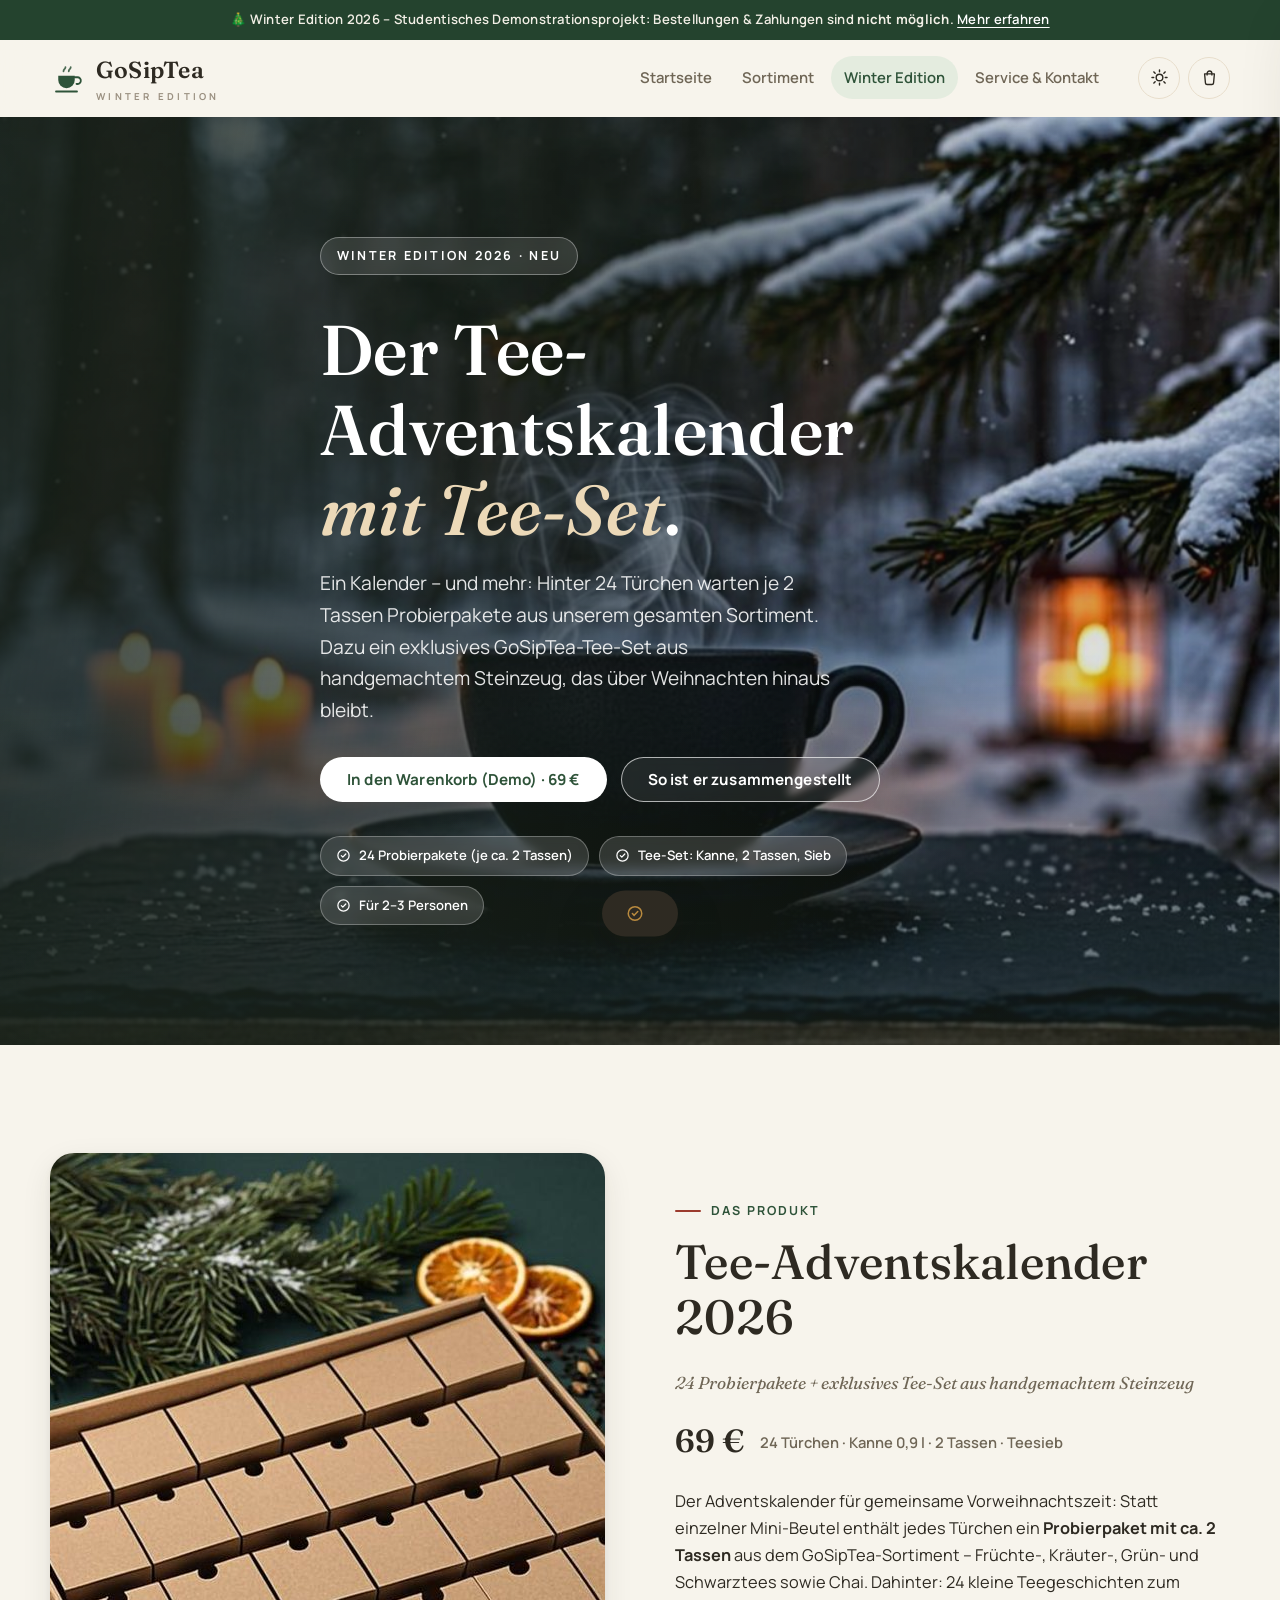
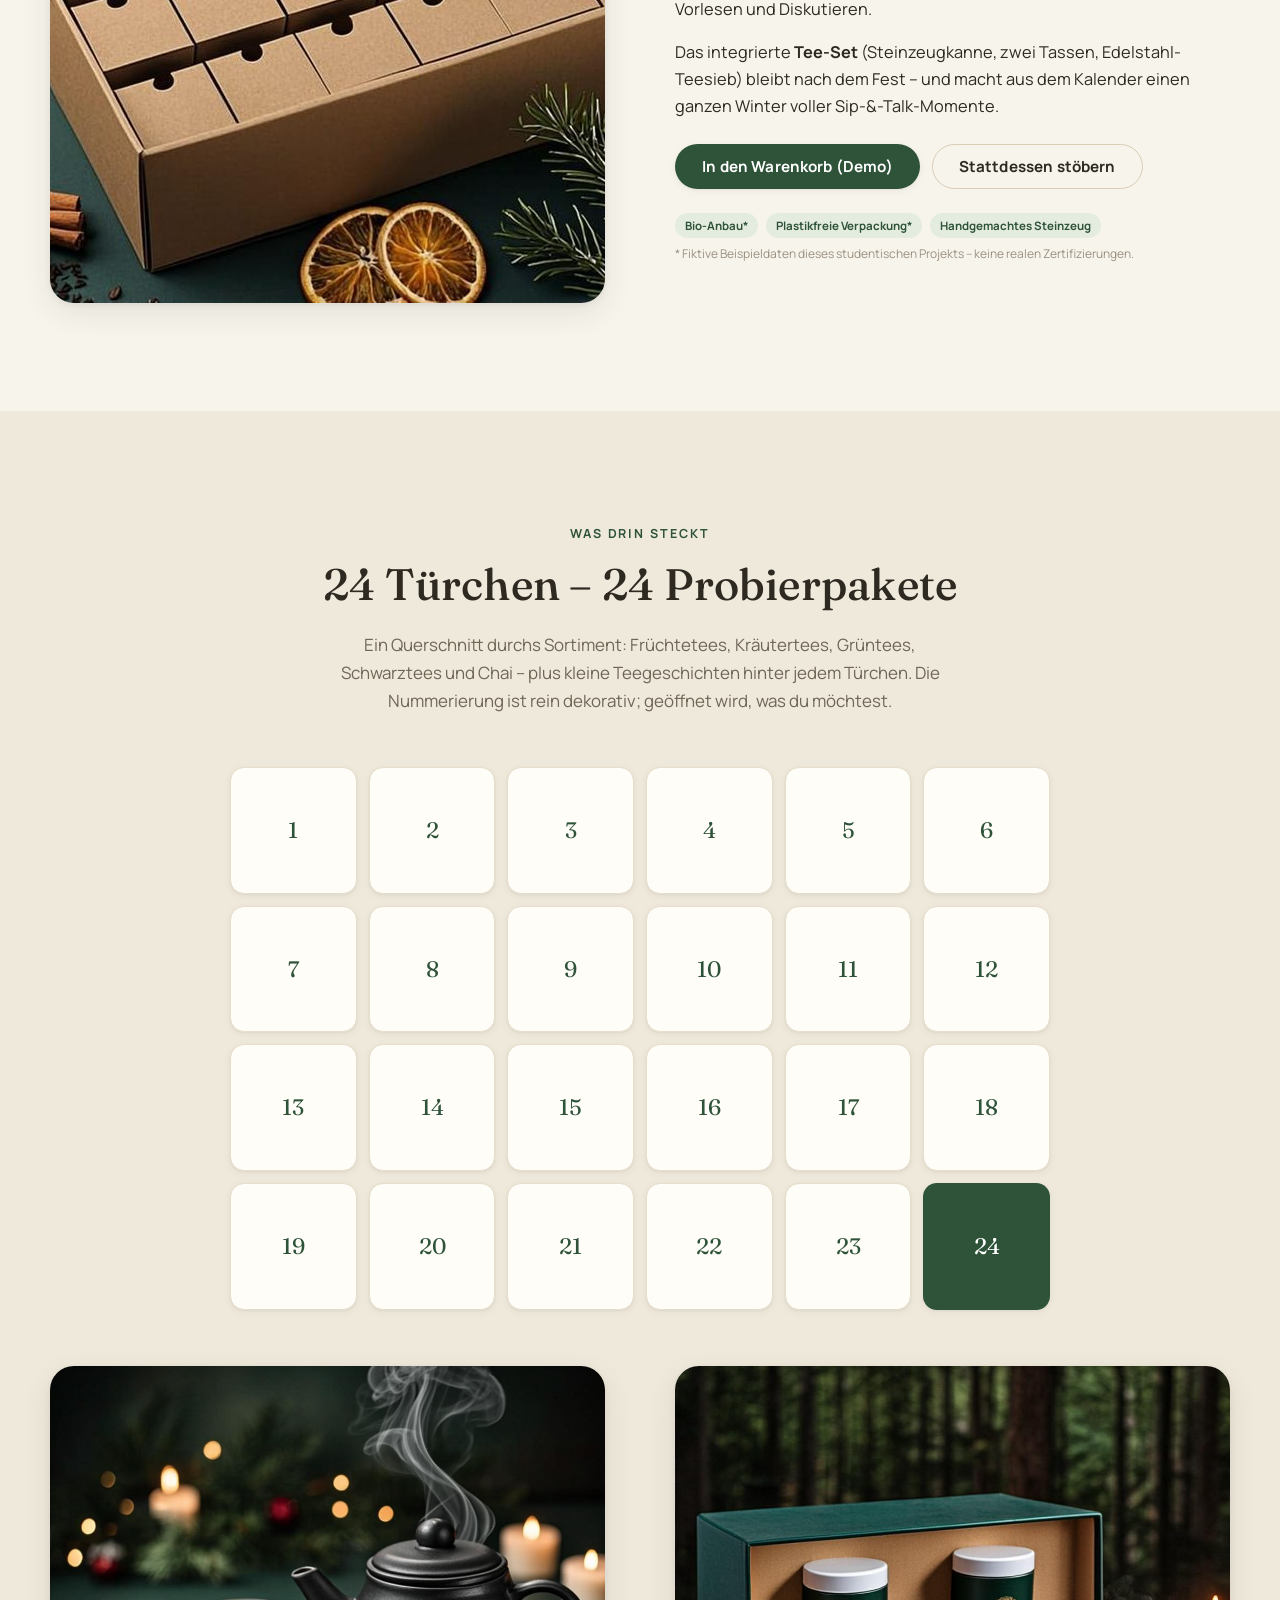
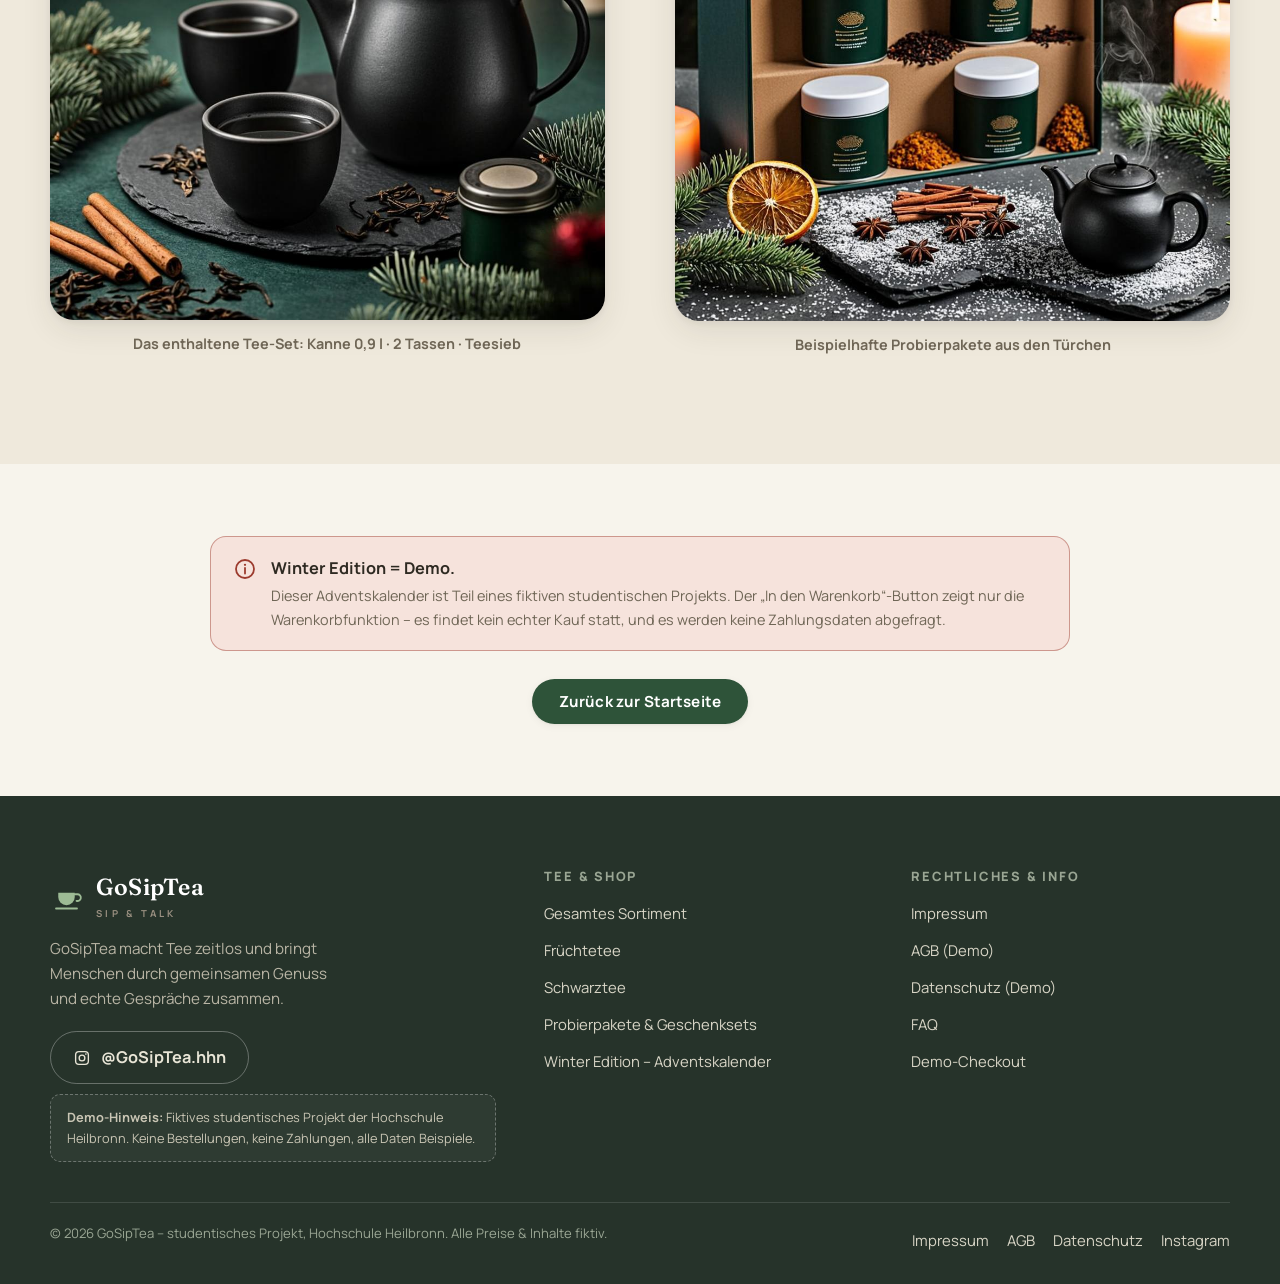
==== commit a2d85086: "Komplettes Redesign: deutsche Markenwebsite mit 14 Seiten, Demo-Shop, Tea-Finder, Winter Edition Adv" ====
--- a/christmas/index.html
+++ b/christmas/index.html
@@ -1,457 +1,277 @@
 <!DOCTYPE html>
-<html lang="de" data-page="xmas">
+<html lang="de" data-theme="light">
 <head>
-  <meta charset="UTF-8">
-  <meta name="viewport" content="width=device-width, initial-scale=1.0">
-  <meta name="theme-color" content="#081009">
-
-  <!-- ============ SEO (interne Kampagnenseite – bewusst noindex) ============ -->
-  <title>GoSipTea Winteredition — Der Winter-Gourmet-Guide: Finde deinen perfekten Festtags-Tee</title>
-  <meta name="description" content="Die festliche GoSipTea Winteredition: vier limitierte Festtags-Tees mit Bratapfel, Orange-Kardamom, Spekulatius und Zimtstern-Chai – plus Tee-Adventskalender, Festtags-Probierpaket und Winter-Tee-Set zum Verschenken. Fake-Warenkorb für reine Winterstimmung, ohne echten Kauf.">
-  <meta name="author" content="GoSipTea">
-  <meta name="robots" content="noindex, follow">
-
-  <!-- ============ OPEN GRAPH ============ -->
-  <meta property="og:type" content="website">
-  <meta property="og:site_name" content="GoSipTea">
-  <meta property="og:url" content="https://gamerio2904.github.io/GoSipTea/christmas/">
-  <meta property="og:title" content="GoSipTea Winteredition — Der Winter-Gourmet-Guide">
-  <meta property="og:description" content="Finde deinen perfekten Festtags-Tee: vier limitierte Weihnachtstees, Adventskalender, Probierpaket und Tee-Set. Pure Showcase-Seite – nichts wird berechnet.">
-  <meta property="og:image" content="https://gamerio2904.github.io/GoSipTea/assets/img/xmas/hero.jpg">
-  <meta property="og:image:alt" content="Steigende Teetasse im verschneiten Winterwald bei Kerzenschein – GoSipTea Winteredition">
-  <meta property="og:locale" content="de_DE">
-
-  <!-- ============ TWITTER CARD ============ -->
-  <meta name="twitter:card" content="summary_large_image">
-  <meta name="twitter:title" content="GoSipTea Winteredition — Der Winter-Gourmet-Guide">
-  <meta name="twitter:description" content="Vier limitierte Festtags-Tees, ein Tee-Adventskalender und 100 % Winterstimmung. Fake-Warenkorb inklusive.">
-  <meta name="twitter:image" content="https://gamerio2904.github.io/GoSipTea/assets/img/xmas/hero.jpg">
-
-  <!-- ============ ICONS / FONTS ============ -->
-  <link rel="icon" type="image/svg+xml" href="../assets/favicon.svg">
-  <link rel="preconnect" href="https://fonts.googleapis.com">
-  <link rel="preconnect" href="https://fonts.gstatic.com" crossorigin>
-  <link href="https://fonts.googleapis.com/css2?family=Inter:wght@300;400;500;600;700&family=Playfair+Display:ital,wght@0,400;0,500;0,600;0,700;1,400;1,500&display=swap" rel="stylesheet">
-
-  <!-- ============ THEME INIT (gleicher Schlüssel wie Hauptseite – kein Flash) ============ -->
-  <script>
-    (function () {
-      var theme = "dark";
-      try {
-        var stored = localStorage.getItem("gosiptea_theme");
-        if (stored === "light" || stored === "dark") theme = stored;
-        else if (window.matchMedia && window.matchMedia("(prefers-color-scheme: light)").matches) theme = "light";
-      } catch (e) { /* storage blockiert – dunkel bleibt */ }
-      var root = document.documentElement;
-      root.setAttribute("data-theme", theme);
-      root.classList.add("js");
-      var meta = document.querySelector('meta[name="theme-color"]');
-      if (meta) meta.setAttribute("content", theme === "light" ? "#f6f1e6" : "#081009");
-    })();
-  </script>
-
-  <!-- ============ STYLES ============ -->
-  <link rel="stylesheet" href="../css/styles.css">
-  <link rel="stylesheet" href="christmas.css">
-
-  <!-- ============ STRUCTURED DATA ============ -->
-  <script type="application/ld+json">
-  {
-    "@context": "https://schema.org",
-    "@type": "Organization",
-    "name": "GoSipTea",
-    "url": "https://gamerio2904.github.io/GoSipTea/",
-    "logo": "https://gamerio2904.github.io/GoSipTea/assets/favicon.svg",
-    "slogan": "Eco-Friendly Premium Loose-Leaf Tea",
-    "description": "GoSipTea crafts eco-friendly premium loose-leaf tea from certified organic, single-origin gardens in 100% compostable packaging.",
-    "sameAs": [
-      "https://www.instagram.com/gosiptea.hhn"
-    ]
-  }
-  </script>
+<meta charset="UTF-8">
+<meta name="viewport" content="width=device-width, initial-scale=1.0">
+<title>Winter Edition – Tee-Adventskalender 2026 mit Tee-Set | GoSipTea</title>
+<meta name="description" content="Der GoSipTea Tee-Adventskalender 2026: 24 Probierpakete aus dem gesamten Sortiment plus exklusives Tee-Set aus Steinzeug. Winter Edition des Demo-Projekts – kein echter Kauf möglich.">
+<meta name="robots" content="index,follow">
+<link rel="canonical" href="https://gamerio2904.github.io/GoSipTea/christmas/index.html">
+<meta name="theme-color" content="#2e5339">
+<meta property="og:type" content="website">
+<meta property="og:site_name" content="GoSipTea">
+<meta property="og:title" content="Winter Edition – Tee-Adventskalender 2026 mit Tee-Set | GoSipTea">
+<meta property="og:description" content="24 Türchen voller Teemomente: 24 Probierpakete + exklusives GoSipTea Tee-Set. Studentisches Demo-Projekt.">
+<meta property="og:url" content="https://gamerio2904.github.io/GoSipTea/christmas/index.html">
+<meta property="og:image" content="https://gamerio2904.github.io/GoSipTea/assets/img/xmas/advent.jpg">
+<meta property="og:locale" content="de_DE">
+<meta name="twitter:card" content="summary_large_image">
+<link rel="icon" href="../assets/img/favicon.svg" type="image/svg+xml">
+<link rel="preconnect" href="https://fonts.googleapis.com">
+<link rel="preconnect" href="https://fonts.gstatic.com" crossorigin>
+<link href="https://fonts.googleapis.com/css2?family=Fraunces:ital,opsz,wght@0,9..144,300..700;1,9..144,300..700&amp;family=Manrope:wght@400..800&amp;display=swap" rel="stylesheet">
+<link rel="stylesheet" href="../css/styles.css">
+<script type="application/ld+json">
+{"@context":"https://schema.org","@type":"Product","name":"Tee-Adventskalender 2026","description":"Ein Adventskalender mit 24 Probierpaketen aus dem gesamten GoSipTea-Sortiment plus exklusivem Tee-Set (Steinzeugkanne, 2 Tassen, Teesieb). Fiktives studentisches Projekt.","image":"https://gamerio2904.github.io/GoSipTea/assets/img/xmas/advent.jpg","brand":{"@type":"Brand","name":"GoSipTea"},"offers":{"@type":"Offer","price":"69","priceCurrency":"EUR","availability":"https://schema.org/InStock","url":"https://gamerio2904.github.io/GoSipTea/christmas/index.html"}}
+</script>
 </head>
-
-<body>
-  <a class="skip-link" href="#main">Zum Inhalt springen</a>
-  <div class="grain" aria-hidden="true"></div>
-
-  <!-- Schneefall + Konfetti (Canvas, pointer-events: none) -->
-  <canvas id="snow-canvas" aria-hidden="true"></canvas>
-  <canvas id="confetti-canvas" aria-hidden="true"></canvas>
-
-  <!-- ================================================== -->
-  <!-- HEADER / NAV                                        -->
-  <!-- ================================================== -->
-  <header class="site-header" id="top">
-    <nav class="nav container" aria-label="Hauptnavigation">
-      <div class="nav-left">
-        <button class="theme-toggle" id="theme-toggle" type="button" role="switch"
-                aria-checked="true" aria-label="Dunkelmodus aktiv – zum Hellmodus wechseln">
-          <span class="tt-track" aria-hidden="true">
-            <svg class="tt-icon tt-sun" viewBox="0 0 24 24" fill="none" stroke="currentColor" stroke-width="1.7" stroke-linecap="round" aria-hidden="true">
-              <circle cx="12" cy="12" r="4.2"/>
-              <path d="M12 2.5v2.2M12 19.3v2.2M2.5 12h2.2M19.3 12h2.2M5.3 5.3l1.6 1.6M17.1 17.1l1.6 1.6M18.7 5.3l-1.6 1.6M6.9 17.1l-1.6 1.6"/>
-            </svg>
-            <svg class="tt-icon tt-moon" viewBox="0 0 24 24" fill="none" stroke="currentColor" stroke-width="1.7" stroke-linejoin="round" aria-hidden="true">
-              <path d="M20.6 13.2A8.4 8.4 0 1 1 10.8 3.4a6.8 6.8 0 0 0 9.8 9.8Z"/>
-            </svg>
-            <span class="tt-knob"></span>
-          </span>
-        </button>
-        <a class="brand" href="#top" aria-label="GoSipTea Winteredition – nach oben">
-          <svg class="brand-mark" viewBox="0 0 40 40" fill="none" aria-hidden="true">
-            <circle cx="20" cy="20" r="19" stroke="url(#gldx)" stroke-width="1.5"/>
-            <path d="M20 8c-6 4.5-8 9-8 13a8 8 0 0 0 16 0c0-4-2-8.5-8-13Z" stroke="url(#gldx)" stroke-width="1.5" stroke-linejoin="round"/>
-            <path d="M20 13v14M20 18c-2 1-3.5 1-5 .5M20 23c2-1 3.5-1 5-.5" stroke="url(#gldx)" stroke-width="1.5" stroke-linecap="round"/>
-            <defs><linearGradient id="gldx" x1="0" y1="0" x2="40" y2="40"><stop stop-color="#e8c987"/><stop offset="1" stop-color="#a97f42"/></linearGradient></defs>
-          </svg>
-          <span class="brand-name">Go<em>Sip</em>Tea</span>
-          <span class="brand-tag">Winteredition</span>
+<body class="christmas" data-prefix="../">
+<a class="skip-link" href="#main">Zum Inhalt springen</a>
+
+<div class="announce" style="background:#24432e">🎄 Winter Edition 2026 – Studentisches Demonstrationsprojekt: Bestellungen &amp; Zahlungen sind <strong>nicht möglich</strong>. <a href="../impressum.html">Mehr erfahren</a></div>
+
+<header class="site-header">
+  <div class="container header-inner">
+    <a class="logo" href="../index.html" aria-label="GoSipTea – Startseite">
+      <svg class="logo__mark" viewBox="0 0 48 48" aria-hidden="true" fill="none" stroke="currentColor" stroke-width="2.4" stroke-linecap="round"><path d="M11 21h22v5.5A11 11 0 0 1 22 37.5h0A11 11 0 0 1 11 26.5V21z" fill="currentColor" stroke="none"/><path d="M33 23h3.5a4.5 4.5 0 1 1-1.2 8.8"/><path d="M8 42h28"/><path d="M18 15c0-2.6 2.6-2.8 2.6-5.4M25 15c0-2.6 2.6-2.8 2.6-5.4" opacity=".85"/></svg>
+      <span>GoSipTea<small>Winter Edition</small></span>
+    </a>
+    <nav class="nav" aria-label="Hauptnavigation">
+      <a href="../index.html">Startseite</a>
+      <a href="../sortiment.html">Sortiment</a>
+      <a href="index.html" aria-current="page">Winter Edition</a>
+      <a href="../service.html">Service &amp; Kontakt</a>
+    </nav>
+    <div class="header-actions">
+      <button type="button" class="icon-btn theme-toggle" id="theme-toggle" aria-label="Farbschema wechseln (hell/dunkel)" aria-checked="false" role="switch">
+        <svg class="sun" viewBox="0 0 24 24" fill="none" stroke="currentColor" stroke-width="1.8" stroke-linecap="round" aria-hidden="true"><circle cx="12" cy="12" r="4.2"/><path d="M12 2.5v2.2M12 19.3v2.2M2.5 12h2.2M19.3 12h2.2M4.9 4.9l1.6 1.6M17.5 17.5l1.6 1.6M19.1 4.9l-1.6 1.6M6.5 17.5l-1.6 1.6"/></svg>
+        <svg class="moon" viewBox="0 0 24 24" fill="none" stroke="currentColor" stroke-width="1.8" stroke-linejoin="round" aria-hidden="true"><path d="M20.6 13.4A8.6 8.6 0 1 1 10.6 3.4a6.8 6.8 0 0 0 10 10z"/></svg>
+      </button>
+      <button type="button" class="icon-btn" id="cart-open" aria-label="Warenkorb öffnen">
+        <svg viewBox="0 0 24 24" fill="none" stroke="currentColor" stroke-width="1.7" stroke-linejoin="round" aria-hidden="true"><path d="M5.8 7.5h12.4l-1.1 11.6a2 2 0 0 1-2 1.8H8.9a2 2 0 0 1-2-1.8L5.8 7.5z"/><path d="M9 9.5V6.8a3 3 0 0 1 6 0v2.7"/></svg>
+        <span class="icon-btn__badge" id="cart-count">0</span>
+      </button>
+      <button type="button" class="icon-btn burger" id="burger" aria-label="Menü öffnen" aria-expanded="false">
+        <svg viewBox="0 0 24 24" fill="none" stroke="currentColor" stroke-width="2" stroke-linecap="round" aria-hidden="true"><path d="M4 7h16M4 12h16M4 17h10"/></svg>
+      </button>
+    </div>
+  </div>
+</header>
+
+<nav class="mobile-nav" id="mobile-nav" aria-label="Mobile Navigation">
+  <button type="button" class="icon-btn mobile-nav__close" aria-label="Menü schließen">
+    <svg viewBox="0 0 24 24" fill="none" stroke="currentColor" stroke-width="2" stroke-linecap="round" aria-hidden="true"><path d="M6 6l12 12M18 6L6 18"/></svg>
+  </button>
+  <ul>
+    <li><a href="../index.html">Startseite</a></li>
+    <li><a href="../sortiment.html">Sortiment</a></li>
+    <li><a href="index.html">Winter Edition</a></li>
+    <li><a href="../ueber-uns.html">Über uns</a></li>
+    <li><a href="../service.html">Service &amp; Kontakt</a></li>
+  </ul>
+</nav>
+
+<main id="main">
+
+<!-- Hero -->
+<section class="hero" style="min-height:88vh">
+  <div class="hero__img"><img src="../assets/img/xmas/hero.jpg" alt="Festlich gedeckte Teetafel in der Adventszeit mit warmem Licht" fetchpriority="high"></div>
+  <div class="hero__scrim" style="background:linear-gradient(100deg,rgba(26,36,28,.88) 0%,rgba(26,36,28,.6) 40%,rgba(26,36,28,.15) 75%),linear-gradient(to top,rgba(26,36,28,.6),transparent 40%)"></div>
+  <div class="snowdots" aria-hidden="true">
+    <i style="left:6%;animation-duration:11s;animation-delay:0s"></i>
+    <i style="left:14%;animation-duration:14s;animation-delay:2s;width:4px;height:4px"></i>
+    <i style="left:23%;animation-duration:9s;animation-delay:4s"></i>
+    <i style="left:31%;animation-duration:16s;animation-delay:1s;width:5px;height:5px"></i>
+    <i style="left:39%;animation-duration:12s;animation-delay:5s"></i>
+    <i style="left:47%;animation-duration:10s;animation-delay:3s;width:4px;height:4px"></i>
+    <i style="left:55%;animation-duration:15s;animation-delay:0.5s"></i>
+    <i style="left:63%;animation-duration:11s;animation-delay:6s;width:5px;height:5px"></i>
+    <i style="left:71%;animation-duration:13s;animation-delay:2.5s"></i>
+    <i style="left:79%;animation-duration:9.5s;animation-delay:1.5s;width:4px;height:4px"></i>
+    <i style="left:87%;animation-duration:12.5s;animation-delay:4.5s"></i>
+    <i style="left:94%;animation-duration:14.5s;animation-delay:0.8s;width:5px;height:5px"></i>
+    <i style="left:10%;animation-duration:17s;animation-delay:7s;width:3px;height:3px"></i>
+    <i style="left:44%;animation-duration:18s;animation-delay:8s;width:3px;height:3px"></i>
+    <i style="left:76%;animation-duration:16s;animation-delay:9s;width:3px;height:3px"></i>
+  </div>
+  <div class="container hero__content">
+    <p class="hero__eyebrow">Winter Edition 2026 · Neu</p>
+    <h1 class="hero__title">Der Tee-Adventskalender <em>mit Tee-Set</em>.</h1>
+    <p class="hero__sub">Ein Kalender – und mehr: Hinter 24 Türchen warten je 2 Tassen Probierpakete aus unserem gesamten Sortiment. Dazu ein exklusives GoSipTea-Tee-Set aus handgemachtem Steinzeug, das über Weihnachten hinaus bleibt.</p>
+    <div class="hero__cta">
+      <button type="button" class="btn btn--light" data-add="tee-adventskalender-2026">In den Warenkorb (Demo) · 69 €</button>
+      <a class="btn btn--outline-light" href="#inhalt">So ist er zusammengestellt</a>
+    </div>
+    <div class="hero__chips">
+      <span class="hero__chip"><svg viewBox="0 0 24 24" fill="none" stroke="currentColor" stroke-width="2" stroke-linecap="round" stroke-linejoin="round"><circle cx="12" cy="12" r="9"/><path d="M8.5 12.2l2.4 2.4 4.8-5"/></svg> 24 Probierpakete (je ca. 2 Tassen)</span>
+      <span class="hero__chip"><svg viewBox="0 0 24 24" fill="none" stroke="currentColor" stroke-width="2" stroke-linecap="round" stroke-linejoin="round"><circle cx="12" cy="12" r="9"/><path d="M8.5 12.2l2.4 2.4 4.8-5"/></svg> Tee-Set: Kanne, 2 Tassen, Sieb</span>
+      <span class="hero__chip"><svg viewBox="0 0 24 24" fill="none" stroke="currentColor" stroke-width="2" stroke-linecap="round" stroke-linejoin="round"><circle cx="12" cy="12" r="9"/><path d="M8.5 12.2l2.4 2.4 4.8-5"/></svg> Für 2–3 Personen</span>
+    </div>
+  </div>
+</section>
+
+<!-- Produkt / Inhalt -->
+<section class="section" id="inhalt">
+  <div class="container">
+    <div class="split">
+      <div class="split__media reveal is-in">
+        <img src="../assets/img/xmas/advent.jpg" alt="GoSipTea Tee-Adventskalender 2026 mit 24 Türchen und Tee-Set" width="1000" height="750" style="border-radius:var(--radius-l);box-shadow:var(--shadow-m)">
+      </div>
+      <div class="reveal is-in">
+        <p class="eyebrow">Das Produkt</p>
+        <h1 style="font-size:clamp(2rem,4vw,3rem)">Tee-Adventskalender 2026</h1>
+        <p class="detail__notes">24 Probierpakete + exklusives Tee-Set aus handgemachtem Steinzeug</p>
+        <div class="detail__price-row">
+          <span class="detail__price">69 €</span>
+          <span class="detail__size">24 Türchen · Kanne 0,9 l · 2 Tassen · Teesieb</span>
+        </div>
+        <p>Der Adventskalender für gemeinsame Vorweihnachtszeit: Statt einzelner Mini-Beutel enthält jedes Türchen ein <strong>Probierpaket mit ca. 2 Tassen</strong> aus dem GoSipTea-Sortiment – Früchte-, Kräuter-, Grün- und Schwarztees sowie Chai. Dahinter: 24 kleine Teegeschichten zum Vorlesen und Diskutieren.</p>
+        <p>Das integrierte <strong>Tee-Set</strong> (Steinzeugkanne, zwei Tassen, Edelstahl-Teesieb) bleibt nach dem Fest – und macht aus dem Kalender einen ganzen Winter voller Sip-&amp;-Talk-Momente.</p>
+        <div class="detail__cta">
+          <button type="button" class="btn btn--primary" data-add="tee-adventskalender-2026">In den Warenkorb (Demo)</button>
+          <a class="btn btn--ghost" href="../sortiment.html">Stattdessen stöbern</a>
+        </div>
+        <div class="detail__trust">
+          <span class="tag">Bio-Anbau*</span><span class="tag">Plastikfreie Verpackung*</span><span class="tag">Handgemachtes Steinzeug</span>
+        </div>
+        <p class="cert-note">* Fiktive Beispieldaten dieses studentischen Projekts – keine realen Zertifizierungen.</p>
+      </div>
+    </div>
+  </div>
+</section>
+
+<!-- Türchen-Übersicht (rein dekorativ) -->
+<section class="section section--alt">
+  <div class="container">
+    <div class="sec-head sec-head--center">
+      <p class="eyebrow">Was drin steckt</p>
+      <h2 class="sec-title">24 Türchen – 24 Probierpakete</h2>
+      <p class="sec-lead">Ein Querschnitt durchs Sortiment: Früchtetees, Kräutertees, Grüntees, Schwarztees und Chai – plus kleine Teegeschichten hinter jedem Türchen. Die Nummerierung ist rein dekorativ; geöffnet wird, was du möchtest.</p>
+    </div>
+    <div style="display:grid;grid-template-columns:repeat(6,1fr);gap:12px;max-width:820px;margin:0 auto" aria-hidden="true">
+      <div style="aspect-ratio:1;border-radius:14px;background:var(--surface);border:1.5px solid var(--line);display:grid;place-items:center;font-family:var(--font-display);font-size:1.4rem;color:var(--brand-ink);box-shadow:var(--shadow-s)">1</div>
+      <div style="aspect-ratio:1;border-radius:14px;background:var(--surface);border:1.5px solid var(--line);display:grid;place-items:center;font-family:var(--font-display);font-size:1.4rem;color:var(--brand-ink);box-shadow:var(--shadow-s)">2</div>
+      <div style="aspect-ratio:1;border-radius:14px;background:var(--surface);border:1.5px solid var(--line);display:grid;place-items:center;font-family:var(--font-display);font-size:1.4rem;color:var(--brand-ink);box-shadow:var(--shadow-s)">3</div>
+      <div style="aspect-ratio:1;border-radius:14px;background:var(--surface);border:1.5px solid var(--line);display:grid;place-items:center;font-family:var(--font-display);font-size:1.4rem;color:var(--brand-ink);box-shadow:var(--shadow-s)">4</div>
+      <div style="aspect-ratio:1;border-radius:14px;background:var(--surface);border:1.5px solid var(--line);display:grid;place-items:center;font-family:var(--font-display);font-size:1.4rem;color:var(--brand-ink);box-shadow:var(--shadow-s)">5</div>
+      <div style="aspect-ratio:1;border-radius:14px;background:var(--surface);border:1.5px solid var(--line);display:grid;place-items:center;font-family:var(--font-display);font-size:1.4rem;color:var(--brand-ink);box-shadow:var(--shadow-s)">6</div>
+      <div style="aspect-ratio:1;border-radius:14px;background:var(--surface);border:1.5px solid var(--line);display:grid;place-items:center;font-family:var(--font-display);font-size:1.4rem;color:var(--brand-ink);box-shadow:var(--shadow-s)">7</div>
+      <div style="aspect-ratio:1;border-radius:14px;background:var(--surface);border:1.5px solid var(--line);display:grid;place-items:center;font-family:var(--font-display);font-size:1.4rem;color:var(--brand-ink);box-shadow:var(--shadow-s)">8</div>
+      <div style="aspect-ratio:1;border-radius:14px;background:var(--surface);border:1.5px solid var(--line);display:grid;place-items:center;font-family:var(--font-display);font-size:1.4rem;color:var(--brand-ink);box-shadow:var(--shadow-s)">9</div>
+      <div style="aspect-ratio:1;border-radius:14px;background:var(--surface);border:1.5px solid var(--line);display:grid;place-items:center;font-family:var(--font-display);font-size:1.4rem;color:var(--brand-ink);box-shadow:var(--shadow-s)">10</div>
+      <div style="aspect-ratio:1;border-radius:14px;background:var(--surface);border:1.5px solid var(--line);display:grid;place-items:center;font-family:var(--font-display);font-size:1.4rem;color:var(--brand-ink);box-shadow:var(--shadow-s)">11</div>
+      <div style="aspect-ratio:1;border-radius:14px;background:var(--surface);border:1.5px solid var(--line);display:grid;place-items:center;font-family:var(--font-display);font-size:1.4rem;color:var(--brand-ink);box-shadow:var(--shadow-s)">12</div>
+      <div style="aspect-ratio:1;border-radius:14px;background:var(--surface);border:1.5px solid var(--line);display:grid;place-items:center;font-family:var(--font-display);font-size:1.4rem;color:var(--brand-ink);box-shadow:var(--shadow-s)">13</div>
+      <div style="aspect-ratio:1;border-radius:14px;background:var(--surface);border:1.5px solid var(--line);display:grid;place-items:center;font-family:var(--font-display);font-size:1.4rem;color:var(--brand-ink);box-shadow:var(--shadow-s)">14</div>
+      <div style="aspect-ratio:1;border-radius:14px;background:var(--surface);border:1.5px solid var(--line);display:grid;place-items:center;font-family:var(--font-display);font-size:1.4rem;color:var(--brand-ink);box-shadow:var(--shadow-s)">15</div>
+      <div style="aspect-ratio:1;border-radius:14px;background:var(--surface);border:1.5px solid var(--line);display:grid;place-items:center;font-family:var(--font-display);font-size:1.4rem;color:var(--brand-ink);box-shadow:var(--shadow-s)">16</div>
+      <div style="aspect-ratio:1;border-radius:14px;background:var(--surface);border:1.5px solid var(--line);display:grid;place-items:center;font-family:var(--font-display);font-size:1.4rem;color:var(--brand-ink);box-shadow:var(--shadow-s)">17</div>
+      <div style="aspect-ratio:1;border-radius:14px;background:var(--surface);border:1.5px solid var(--line);display:grid;place-items:center;font-family:var(--font-display);font-size:1.4rem;color:var(--brand-ink);box-shadow:var(--shadow-s)">18</div>
+      <div style="aspect-ratio:1;border-radius:14px;background:var(--surface);border:1.5px solid var(--line);display:grid;place-items:center;font-family:var(--font-display);font-size:1.4rem;color:var(--brand-ink);box-shadow:var(--shadow-s)">19</div>
+      <div style="aspect-ratio:1;border-radius:14px;background:var(--surface);border:1.5px solid var(--line);display:grid;place-items:center;font-family:var(--font-display);font-size:1.4rem;color:var(--brand-ink);box-shadow:var(--shadow-s)">20</div>
+      <div style="aspect-ratio:1;border-radius:14px;background:var(--surface);border:1.5px solid var(--line);display:grid;place-items:center;font-family:var(--font-display);font-size:1.4rem;color:var(--brand-ink);box-shadow:var(--shadow-s)">21</div>
+      <div style="aspect-ratio:1;border-radius:14px;background:var(--surface);border:1.5px solid var(--line);display:grid;place-items:center;font-family:var(--font-display);font-size:1.4rem;color:var(--brand-ink);box-shadow:var(--shadow-s)">22</div>
+      <div style="aspect-ratio:1;border-radius:14px;background:var(--surface);border:1.5px solid var(--line);display:grid;place-items:center;font-family:var(--font-display);font-size:1.4rem;color:var(--brand-ink);box-shadow:var(--shadow-s)">23</div>
+      <div style="aspect-ratio:1;border-radius:14px;background:var(--brand);display:grid;place-items:center;font-family:var(--font-display);font-size:1.4rem;color:#fff;box-shadow:var(--shadow-s)">24</div>
+    </div>
+    <div class="split" style="margin-top:56px">
+      <div class="split__media reveal">
+        <img src="../assets/img/xmas/winter-tee-set.jpg" alt="Das enthaltene Tee-Set: Steinzeugkanne und zwei Tassen" loading="lazy" style="border-radius:var(--radius-l);box-shadow:var(--shadow-m)">
+        <div style="text-align:center;margin-top:12px;font-weight:700;color:var(--ink-soft);font-size:.9rem">Das enthaltene Tee-Set: Kanne 0,9 l · 2 Tassen · Teesieb</div>
+      </div>
+      <div class="split__media reveal reveal-d1">
+        <img src="../assets/img/xmas/festtags-probierpaket.jpg" alt="Beispielhafte Probierpakete aus dem Kalender" loading="lazy" style="border-radius:var(--radius-l);box-shadow:var(--shadow-m)">
+        <div style="text-align:center;margin-top:12px;font-weight:700;color:var(--ink-soft);font-size:.9rem">Beispielhafte Probierpakete aus den Türchen</div>
+      </div>
+    </div>
+  </div>
+</section>
+
+<!-- Ehrlichkeits-Box -->
+<section class="section section--tight">
+  <div class="container container--narrow">
+    <div class="demo-banner reveal is-in">
+      <svg viewBox="0 0 24 24" fill="none" stroke="currentColor" stroke-width="1.8" stroke-linecap="round" aria-hidden="true"><circle cx="12" cy="12" r="9"/><path d="M12 11v5.5"/><circle cx="12" cy="7.8" r="1.15" fill="currentColor" stroke="none"/></svg>
+      <div><b>Winter Edition = Demo.</b><p>Dieser Adventskalender ist Teil eines fiktiven studentischen Projekts. Der „In den Warenkorb“-Button zeigt nur die Warenkorbfunktion – es findet kein echter Kauf statt, und es werden keine Zahlungsdaten abgefragt.</p></div>
+    </div>
+    <div style="text-align:center">
+      <a class="btn btn--primary" href="../index.html">Zurück zur Startseite</a>
+    </div>
+  </div>
+</section>
+
+</main>
+
+<footer class="footer">
+  <div class="container">
+    <div class="footer__grid" style="grid-template-columns:1.4fr 1fr 1fr">
+      <div>
+        <a class="logo" href="../index.html">
+          <svg class="logo__mark" viewBox="0 0 48 48" aria-hidden="true" fill="none" stroke="currentColor" stroke-width="2.4" stroke-linecap="round"><path d="M11 21h22v5.5A11 11 0 0 1 22 37.5h0A11 11 0 0 1 11 26.5V21z" fill="currentColor" stroke="none"/><path d="M33 23h3.5a4.5 4.5 0 1 1-1.2 8.8"/><path d="M8 42h28"/></svg>
+          <span>GoSipTea<small>Sip &amp; Talk</small></span>
         </a>
-      </div>
-
-      <ul class="nav-links" id="nav-links">
-        <li><a class="nav-link" href="#festtags">Festtags-Tees</a></li>
-        <li><a class="nav-link" href="#stimmungen">Geschenk-Stimmungen</a></li>
-        <li><a class="nav-link" href="#geschenke">Geschenke &amp; Sets</a></li>
-        <li><a class="nav-link" href="../index.html">Zur Hauptseite</a></li>
+        <p class="footer__claim">GoSipTea macht Tee zeitlos und bringt Menschen durch gemeinsamen Genuss und echte Gespräche zusammen.</p>
+        <a class="insta-handle" href="https://www.instagram.com/gosiptea.hhn" target="_blank" rel="noopener">
+          <svg viewBox="0 0 24 24" fill="none" stroke="currentColor" stroke-width="1.8" stroke-linecap="round" aria-hidden="true" style="width:18px;height:18px"><rect x="3.5" y="3.5" width="17" height="17" rx="4.5"/><circle cx="12" cy="12" r="3.8"/><circle cx="17.2" cy="6.8" r="1.1" fill="currentColor" stroke="none"/></svg>
+          @GoSipTea.hhn</a>
+        <p class="footer__demo"><strong>Demo-Hinweis:</strong> Fiktives studentisches Projekt der Hochschule Heilbronn. Keine Bestellungen, keine Zahlungen, alle Daten Beispiele.</p>
+      </div>
+      <div>
+        <h4>Tee &amp; Shop</h4>
+        <ul>
+          <li><a href="../sortiment.html">Gesamtes Sortiment</a></li>
+          <li><a href="../fruechtetee.html">Früchtetee</a></li>
+          <li><a href="../schwarztee.html">Schwarztee</a></li>
+          <li><a href="../sortiment.html?cat=sets">Probierpakete &amp; Geschenksets</a></li>
+          <li><a href="index.html">Winter Edition – Adventskalender</a></li>
+        </ul>
+      </div>
+      <div>
+        <h4>Rechtliches &amp; Info</h4>
+        <ul>
+          <li><a href="../impressum.html">Impressum</a></li>
+          <li><a href="../agb.html">AGB (Demo)</a></li>
+          <li><a href="../datenschutz.html">Datenschutz (Demo)</a></li>
+          <li><a href="../service.html#faq">FAQ</a></li>
+          <li><a href="../kasse.html">Demo-Checkout</a></li>
+        </ul>
+      </div>
+    </div>
+    <div class="footer__bottom">
+      <p>© <span id="year">2026</span> GoSipTea – studentisches Projekt, Hochschule Heilbronn. Alle Preise &amp; Inhalte fiktiv.</p>
+      <ul>
+        <li><a href="../impressum.html">Impressum</a></li>
+        <li><a href="../agb.html">AGB</a></li>
+        <li><a href="../datenschutz.html">Datenschutz</a></li>
+        <li><a href="https://www.instagram.com/gosiptea.hhn" target="_blank" rel="noopener">Instagram</a></li>
       </ul>
-
-      <div class="nav-actions">
-        <button class="cart-btn" id="cart-open" aria-label="Wunschzettel-Warenkorb öffnen" aria-haspopup="dialog">
-          <svg viewBox="0 0 24 24" fill="none" stroke="currentColor" stroke-width="1.6" stroke-linecap="round" stroke-linejoin="round" aria-hidden="true">
-            <path d="M6 7h12l1.5 13.5a1 1 0 0 1-1 1.1H5.5a1 1 0 0 1-1-1.1L6 7Z"/>
-            <path d="M9 10V6a3 3 0 0 1 6 0v4"/>
-          </svg>
-          <span class="cart-badge" id="cart-badge" aria-live="polite" aria-label="Artikel im Warenkorb">0</span>
-        </button>
-        <button class="nav-toggle" id="nav-toggle" aria-label="Menü umschalten" aria-expanded="false" aria-controls="nav-links">
-          <span></span><span></span>
-        </button>
-      </div>
-    </nav>
-  </header>
-
-  <main id="main">
-    <!-- ================================================== -->
-    <!-- HERO                                                -->
-    <!-- ================================================== -->
-    <section class="hero hero-xmas" aria-labelledby="hero-title">
-      <div class="hero-bg" aria-hidden="true">
-        <img src="../assets/img/xmas/hero.jpg" alt="" fetchpriority="high" decoding="async">
-        <div class="hero-veil"></div>
-      </div>
-
-      <!-- Lichterkette -->
-      <div class="xmas-lights" aria-hidden="true">
-        <i></i><i></i><i></i><i></i><i></i><i></i><i></i><i></i><i></i><i></i>
-        <i></i><i></i><i></i><i></i><i></i><i></i><i></i><i></i><i></i><i></i>
-      </div>
-
-      <div class="container hero-inner">
-        <p class="eyebrow" data-reveal>Festliche Sonderedition · November bis Dezember</p>
-        <h1 class="hero-title" id="hero-title" data-reveal data-reveal-delay="1">
-          Der Winter-Gourmet-Guide:<br><em>Finde deinen perfekten Festtags-Tee.</em>
-        </h1>
-        <p class="hero-sub" data-reveal data-reveal-delay="2">
-          Vier limitierte Tees, die nach <strong>Zimt, Bratapfel und Glühwein-Nostalgie</strong> duften –
-          handverlesen, bio und voller Weihnachten. Lege alles auf deinen Wunschzettel:
-          Diese Seite ist ein Wintermärchen, <strong>nichts wird berechnet</strong>.
-        </p>
-        <div class="hero-cta" data-reveal data-reveal-delay="3">
-          <a class="btn btn-primary" href="#festtags">Festtags-Tees entdecken
-            <svg viewBox="0 0 24 24" fill="none" stroke="currentColor" stroke-width="2" stroke-linecap="round" stroke-linejoin="round" aria-hidden="true"><path d="M5 12h14M13 6l6 6-6 6"/></svg>
-          </a>
-          <a class="btn btn-ghost" href="#geschenke">Geschenke entdecken</a>
-        </div>
-        <ul class="hero-trust" data-reveal data-reveal-delay="4" aria-label="Winter-Versprechen">
-          <li><span class="dot" aria-hidden="true"></span>Bio-zertifiziert</li>
-          <li><span class="dot" aria-hidden="true"></span>Limitierte Winterauflage</li>
-          <li><span class="dot" aria-hidden="true"></span>Plastikfrei &amp; kompostierbar</li>
-          <li><span class="dot" aria-hidden="true"></span>100 % Fake-Checkout</li>
-        </ul>
-      </div>
-      <a class="hero-scroll" href="#festtags" aria-label="Zu den Festtags-Tees scrollen">
-        <span class="hero-scroll-line" aria-hidden="true"></span>Stöbern
-      </a>
-    </section>
-
-    <!-- ================================================== -->
-    <!-- FESTTAGS-KOLLEKTION                                 -->
-    <!-- ================================================== -->
-    <section class="section collection" id="festtags" aria-labelledby="festtags-title">
-      <div class="container">
-        <header class="section-head" data-reveal>
-          <p class="eyebrow">Die Festtags-Kollektion</p>
-          <h2 class="section-title" id="festtags-title">Vier Türen <em>voller Weihnachten</em></h2>
-          <p class="section-sub">
-            Jede Dose ist eine kleine Weihnachtsbäckerei in Blattform – limitiert abgefüllt,
-            plastikfrei verpackt und genau richtig, um jemandem (dir eingeschlossen) den
-            Dezember zu versüßen. Klick eine Dose an für Duftnoten &amp; Brühritual.
-          </p>
-        </header>
-
-        <p class="results-count" id="xmas-count" role="status" aria-live="polite"></p>
-
-        <!-- Karten werden von christmas/christmas.js gerendert -->
-        <ul class="tea-grid" id="xmas-grid"></ul>
-      </div>
-    </section>
-
-    <!-- ================================================== -->
-    <!-- GESCHENK-STIMMUNGEN                                 -->
-    <!-- ================================================== -->
-    <section class="section moods" id="stimmungen" aria-labelledby="moods-title">
-      <div class="container">
-        <header class="section-head center" data-reveal>
-          <p class="eyebrow">Geschenk-Stimmungen</p>
-          <h2 class="section-title" id="moods-title">Für wen soll <em>der Baum leuchten?</em></h2>
-          <p class="section-sub">
-            Drei Stimmungen, drei Passungen – klick dich durch und wir führen deine Wunschdose ans Licht.
-          </p>
-        </header>
-
-        <div class="mood-grid">
-          <button class="mood-card glass" data-mood-link="cozy" data-reveal>
-            <span class="mood-icon" aria-hidden="true">
-              <svg viewBox="0 0 24 24" fill="none" stroke="currentColor" stroke-width="1.6" stroke-linecap="round" stroke-linejoin="round"><path d="M5 9h11v7a4 4 0 0 1-4 4H9a4 4 0 0 1-4-4V9Z"/><path d="M16 10h2.5a2.5 2.5 0 0 1 0 5H16"/><path d="M8 5.5c0-1 .8-1.2.8-2M11.5 5.5c0-1 .8-1.2.8-2"/></svg>
-            </span>
-            <h3>Für Gemütliche</h3>
-            <p>Decke, Kerzenschein, Bratapfel. Tees zum Rundumwohlfühlen – Koffein optional, Kuschelgarantie inklusive.</p>
-            <span class="mood-link">Tees entdecken
-              <svg viewBox="0 0 24 24" fill="none" stroke="currentColor" stroke-width="2" stroke-linecap="round" stroke-linejoin="round" aria-hidden="true"><path d="M5 12h14M13 6l6 6-6 6"/></svg>
-            </span>
-          </button>
-
-          <button class="mood-card glass" data-mood-link="indulgent" data-reveal data-reveal-delay="1">
-            <span class="mood-icon" aria-hidden="true">
-              <svg viewBox="0 0 24 24" fill="none" stroke="currentColor" stroke-width="1.6" stroke-linecap="round" stroke-linejoin="round"><path d="M4 11h16v9H4z"/><path d="M3 7h18v4H3zM12 7v13"/><path d="M12 7C9 7 7.2 5.4 8.4 3.9 9.7 2.6 12 4.4 12 7c0-2.6 2.3-4.4 3.6-3.1C16.8 5.4 15 7 12 7Z"/></svg>
-            </span>
-            <h3>Für Genießer</h3>
-            <p>Karamell, Mandel, Samtschachtel: kleine Verführungen für alle, die Dezember in Portionen gönnen.</p>
-            <span class="mood-link">Tees entdecken
-              <svg viewBox="0 0 24 24" fill="none" stroke="currentColor" stroke-width="2" stroke-linecap="round" stroke-linejoin="round" aria-hidden="true"><path d="M5 12h14M13 6l6 6-6 6"/></svg>
-            </span>
-          </button>
-
-          <button class="mood-card glass" data-mood-link="spicy" data-reveal data-reveal-delay="2">
-            <span class="mood-icon" aria-hidden="true">
-              <svg viewBox="0 0 24 24" fill="none" stroke="currentColor" stroke-width="1.6" stroke-linecap="round" stroke-linejoin="round"><path d="M12 2.6l2.9 5.9 6.5.9-4.7 4.6 1.1 6.4L12 17.4l-5.8 3 1.1-6.4L2.6 9.4l6.5-.9L12 2.6z"/></svg>
-            </span>
-            <h3>Für Würzige Momente</h3>
-            <p>Kardamom, Sternanis, ein Hauch Feuer: Chai-Kraft für frostige Abende und lange Gespräche.</p>
-            <span class="mood-link">Tees entdecken
-              <svg viewBox="0 0 24 24" fill="none" stroke="currentColor" stroke-width="2" stroke-linecap="round" stroke-linejoin="round" aria-hidden="true"><path d="M5 12h14M13 6l6 6-6 6"/></svg>
-            </span>
-          </button>
-        </div>
-      </div>
-    </section>
-
-    <!-- ================================================== -->
-    <!-- GESCHENKE & SETS                                    -->
-    <!-- ================================================== -->
-    <section class="section gifts" id="geschenke" aria-labelledby="gifts-title">
-      <div class="container">
-        <header class="section-head center" data-reveal>
-          <p class="eyebrow">Zum Verschenken</p>
-          <h2 class="section-title" id="gifts-title">Ein Kalender, ein Paket, <em>ein Set.</em></h2>
-          <p class="section-sub">
-            Zum Verkauf gibt's in dieser Saison genau drei Dinge: der Tee-Adventskalender,
-            das Festtags-Probierpaket und das Winter-Tee-Set — limitiert, kompostierbar
-            verpackt und wie gemacht, um unterm Baum zu glänzen.
-          </p>
-        </header>
-
-        <ul class="tea-grid gift-grid" id="gift-grid" aria-label="Geschenke und Sets zum Verkauf"></ul>
-
-        <p class="gift-note" data-reveal>
-          Alle Geschenke erscheinen pünktlich zum 1. Advent — und ja, der Warenkorb bleibt
-          ein Wunschzettel: nichts wird berechnet, versprochen.
-        </p>
-      </div>
-    </section>
-
-    <!-- ================================================== -->
-    <!-- SAISON-ZITAT                                        -->
-    <!-- ================================================== -->
-    <aside class="quote-band" aria-label="Saisonales Zitat">
-      <div class="container quote-inner" data-reveal>
-        <svg class="quote-mark" viewBox="0 0 48 36" fill="currentColor" aria-hidden="true">
-          <path d="M0 36V20.8C0 8.9 6.9 1.6 18 0l2 5.4c-6.6 1.8-10 5.6-10.4 11H20V36H0Zm28 0V20.8C28 8.9 34.9 1.6 46 0l2 5.4c-6.6 1.8-10 5.6-10.4 11H48V36H28Z"/>
-        </svg>
-        <blockquote>
-          Bei einer Tasse gutem Tee vergisst man das Rauschen der Welt – und hört nur noch den Schnee.
-        </blockquote>
-        <cite>— altes Tee-Sprichwort, winterlich erweitert</cite>
-      </div>
-    </aside>
-  </main>
-
-  <!-- ================================================== -->
-  <!-- FOOTER                                              -->
-  <!-- ================================================== -->
-  <footer class="site-footer">
-    <div class="container footer-grid">
-      <div class="footer-brand">
-        <a class="brand" href="#top" aria-label="GoSipTea Winteredition – nach oben">
-          <svg class="brand-mark" viewBox="0 0 40 40" fill="none" aria-hidden="true">
-            <circle cx="20" cy="20" r="19" stroke="url(#gldx2)" stroke-width="1.5"/>
-            <path d="M20 8c-6 4.5-8 9-8 13a8 8 0 0 0 16 0c0-4-2-8.5-8-13Z" stroke="url(#gldx2)" stroke-width="1.5" stroke-linejoin="round"/>
-            <path d="M20 13v14M20 18c-2 1-3.5 1-5 .5M20 23c2-1 3.5-1 5-.5" stroke="url(#gldx2)" stroke-width="1.5" stroke-linecap="round"/>
-            <defs><linearGradient id="gldx2" x1="0" y1="0" x2="40" y2="40"><stop stop-color="#e8c987"/><stop offset="1" stop-color="#a97f42"/></linearGradient></defs>
-          </svg>
-          <span class="brand-name">Go<em>Sip</em>Tea</span>
-          <span class="brand-tag">Winteredition</span>
-        </a>
-        <p>Die festliche Seite der Marke: vier limitierte Festtags-Tees, dazu Adventskalender, Probierpaket und Tee-Set zum Verschenken – in 100&nbsp;% kompostierbarer Verpackung.</p>
-        <p class="footer-note">Interne Showcase-Seite – keine echten Bestellungen, kein Checkout. Der Warenkorb ist ein Wunschzettel.</p>
-      </div>
-
-      <nav class="footer-col" aria-label="Winterseite">
-        <h3>Winteredition</h3>
-        <ul>
-          <li><a href="#festtags">Festtags-Tees</a></li>
-          <li><a href="#stimmungen">Geschenk-Stimmungen</a></li>
-          <li><a href="#geschenke">Geschenke &amp; Sets</a></li>
-        </ul>
-      </nav>
-
-      <nav class="footer-col" aria-label="Hauptseite">
-        <h3>Hauptseite</h3>
-        <ul>
-          <li><a href="../index.html">GoSipTea Kollektion</a></li>
-          <li><a href="../index.html#story">Unsere Geschichte</a></li>
-          <li><a href="../index.html#sustainability">Nachhaltigkeit</a></li>
-          <li><a href="../index.html#newsletter">Inner Circle</a></li>
-        </ul>
-      </nav>
-
-      <div class="footer-col" aria-label="Kontakt">
-        <h3>Kontakt</h3>
-        <ul>
-          <li><a href="mailto:hello@gosiptea.com">hello@gosiptea.com</a></li>
-          <li><a href="https://www.instagram.com/gosiptea" rel="noopener" target="_blank">Instagram</a></li>
-          <li><a href="https://www.pinterest.com/gosiptea" rel="noopener" target="_blank">Pinterest</a></li>
-        </ul>
-      </div>
-    </div>
-
-    <div class="footer-bottom">
-      <div class="container footer-bottom-inner">
-        <p>© 2026 GoSipTea Winteredition — Stimmungsseite ohne echte Käufe. Geschenkt, verschenkt, weitergeschenkt.</p>
-        <ul class="legal-row">
-          <li><a href="#top">Impressum</a></li>
-          <li><a href="#top">Datenschutz</a></li>
-          <li><a href="../index.html">Hauptseite</a></li>
-        </ul>
-      </div>
-    </div>
-  </footer>
-
-  <!-- ================================================== -->
-  <!-- SCHWEBENDER WUNSCHZETTEL-BUTTON (Widget)            -->
-  <!-- ================================================== -->
-  <button class="xmas-fab" id="cart-fab" aria-label="Wunschzettel-Warenkorb öffnen" aria-haspopup="dialog">
-    <svg viewBox="0 0 24 24" fill="none" stroke="currentColor" stroke-width="1.6" stroke-linecap="round" stroke-linejoin="round" aria-hidden="true">
-      <path d="M6 7h12l1.5 13.5a1 1 0 0 1-1 1.1H5.5a1 1 0 0 1-1-1.1L6 7Z"/>
-      <path d="M9 10V6a3 3 0 0 1 6 0v4"/>
-    </svg>
-    <span class="cart-badge" id="fab-badge" aria-hidden="true">0</span>
-  </button>
-
-  <!-- ================================================== -->
-  <!-- CART DRAWER (geteilt mit der Hauptseite)            -->
-  <!-- ================================================== -->
-  <div class="drawer-overlay" id="drawer-overlay" hidden></div>
-  <aside class="cart-drawer" id="cart-drawer" role="dialog" aria-modal="true" aria-label="Wunschzettel-Warenkorb" aria-hidden="true">
-    <header class="drawer-head">
-      <h2>Dein Wunschzettel <span class="drawer-count" id="drawer-count">(0)</span></h2>
-      <button class="icon-btn" id="cart-close" aria-label="Warenkorb schließen">
-        <svg viewBox="0 0 24 24" fill="none" stroke="currentColor" stroke-width="1.8" stroke-linecap="round"><path d="M6 6l12 12M18 6 6 18"/></svg>
-      </button>
-    </header>
-
-    <div class="drawer-ship" id="drawer-ship">
-      <p class="ship-text" id="ship-text"></p>
-      <div class="ship-bar" role="progressbar" aria-label="Fortschritt zum Gratis-Versand" aria-valuemin="0" aria-valuemax="100" id="ship-bar"><span></span></div>
-    </div>
-
-    <ul class="drawer-items" id="drawer-items"></ul>
-    <p class="drawer-empty" id="drawer-empty">Noch ziemlich leer hier.<br><span>Fülle deinen Wunschzettel mit festlichen Teemomenten.</span></p>
-
-    <footer class="drawer-foot">
-      <div class="drawer-total"><span>Zwischensumme</span><strong id="cart-subtotal">$0.00</strong></div>
-      <p class="drawer-note">Fake-Checkout – nichts wird berechnet, nichts verlässt deinen Browser.</p>
-      <button class="btn btn-primary btn-block" id="checkout-open" disabled>Fake-Bestellung abschließen</button>
-      <button class="link-btn" id="continue-shopping">Weiter stöbern</button>
-    </footer>
-  </aside>
-
-  <!-- ================================================== -->
-  <!-- PRODUKT-MODAL (deutsch)                             -->
-  <!-- ================================================== -->
-  <div class="modal-overlay" id="modal-overlay" hidden></div>
-  <div class="modal product-modal" id="product-modal" role="dialog" aria-modal="true" aria-labelledby="pm-title" hidden>
-    <button class="icon-btn modal-close" id="pm-close" aria-label="Produktdetails schließen">
-      <svg viewBox="0 0 24 24" fill="none" stroke="currentColor" stroke-width="1.8" stroke-linecap="round"><path d="M6 6l12 12M18 6 6 18"/></svg>
+    </div>
+  </div>
+</footer>
+
+<div class="cart-overlay" id="cart-overlay"></div>
+<aside class="cart-drawer" id="cart-drawer" aria-hidden="true" aria-label="Warenkorb (Demo)">
+  <div class="cart-drawer__head"><h2>Dein Warenkorb</h2>
+    <button type="button" class="icon-btn cart-drawer__close" aria-label="Warenkorb schließen">
+      <svg viewBox="0 0 24 24" fill="none" stroke="currentColor" stroke-width="2" stroke-linecap="round" aria-hidden="true"><path d="M6 6l12 12M18 6L6 18"/></svg>
     </button>
-    <div class="pm-body" id="pm-body"><!-- gerendert von christmas.js --></div>
-  </div>
-
-  <!-- ================================================== -->
-  <!-- FAKE-CHECKOUT-MODAL (spielerisch, ohne Formular)    -->
-  <!-- ================================================== -->
-  <div class="modal checkout-modal xmas-checkout" id="checkout-modal" role="dialog" aria-modal="true" aria-labelledby="ck-title" hidden>
-    <button class="icon-btn modal-close" id="ck-close" aria-label="Fake-Checkout schließen">
-      <svg viewBox="0 0 24 24" fill="none" stroke="currentColor" stroke-width="1.8" stroke-linecap="round"><path d="M6 6l12 12M18 6 6 18"/></svg>
-    </button>
-    <div class="ck-body">
-      <p class="eyebrow">Fake-Checkout · Wintermärchen</p>
-      <h2 id="ck-title" class="modal-title">Ein letzter Blick, Weihnachtsmann.</h2>
-      <p class="ck-note">
-        Hier ist alles spielerisch: Du kannst eine <strong>Fake-Bestellung</strong> abschließen,
-        um die Weihnachtsaktion zu erleben – bezahlt wird mit gutem Humor, nicht mit Geld.
-      </p>
-
-      <div class="ck-summary" id="ck-summary"><!-- gerendert von christmas.js --></div>
-      <div class="ck-totals" id="ck-totals"><!-- gerendert von christmas.js --></div>
-
-      <button class="btn btn-primary btn-block" id="xmas-order-submit">Dem Weihnachtsmann übergeben</button>
-      <p class="ck-fineprint">Mit dem Klick übergibst du deinen Wunschzettel an den digitalen Weihnachtsmann. Kein Kauf, keine Zahlung, keine Daten – versprochen.</p>
-    </div>
-  </div>
-
-  <!-- ================================================== -->
-  <!-- ERFOLGS-MODAL (weihnachtliche Erfolgsmeldung)       -->
-  <!-- ================================================== -->
-  <div class="modal success-modal xmas-success" id="success-modal" role="dialog" aria-modal="true" aria-labelledby="ok-title" hidden>
-    <div class="ok-body">
-      <div class="ok-icon" aria-hidden="true">
-        <svg viewBox="0 0 52 52"><circle cx="26" cy="26" r="24"/><path d="M26 10v32M13 18l26 16M39 18 13 34M26 10l-4 4.4M26 10l4 4.4M26 42l-4-4.4M26 42l4-4.4M13 18l5.6 1.2M13 18l1.2 5.6M39 34l-5.6-1.2M39 34l-1.2-5.6M39 18l-5.6 1.2M39 18l-1.2 5.6M13 34l5.6-1.2M13 34l1.2-5.6"/></svg>
-      </div>
-      <h2 id="ok-title">Wunschzettel <span id="ok-order">GSP-XMAS-000000</span> übergeben.</h2>
-      <p class="ok-showcase" id="ok-message"></p>
-      <p class="ok-sub">
-        Es wurde natürlich <strong>nichts berechnet</strong> und nichts hat deinen Browser
-        verlassen – dieser Laden ist ein Wintermärchen, kein Shop. So hätte dein
-        Festtagskorb ausgesehen:
-      </p>
-      <div class="ok-summary" id="ok-summary"><!-- gerendert von christmas.js --></div>
-      <button class="btn btn-primary" id="ok-done">Weiter träumen</button>
-    </div>
-  </div>
-
-  <!-- Toast -->
-  <div class="toast" id="toast" role="status" aria-live="polite"></div>
-
-  <noscript>
-    <p class="noscript-note">Für den interaktiven Wunschzettel und den Adventskalender wird JavaScript benötigt. Geschichte, Tees und Zitat bleiben trotzdem lesbar.</p>
-  </noscript>
-
-  <!-- ============ SKRIPTE (Reihenfolge zählt) ============ -->
-  <script src="../js/products.js"></script>
-  <script src="../js/cart.js"></script>
-  <script src="christmas.js"></script>
+  </div>
+  <div class="cart-drawer__body" id="cart-lines"></div>
+  <div class="cart-drawer__foot">
+    <p class="cart-demo"><svg viewBox="0 0 24 24" fill="none" stroke="currentColor" stroke-width="1.8" stroke-linecap="round" aria-hidden="true" style="width:16px;height:16px"><circle cx="12" cy="12" r="9"/><path d="M12 11v5.5"/><circle cx="12" cy="7.8" r="1.15" fill="currentColor" stroke="none"/></svg><span><strong>Demo-Shop:</strong> Es findet kein echter Kauf statt. Keine Zahlungsdaten werden abgefragt oder gespeichert.</span></p>
+    <div class="cart-sum"><span>Zwischensumme</span><b id="cart-subtotal">0 €</b></div>
+    <p class="cart-note" id="cart-shipping-note">Beispiel-Versand: kostenlos ab 30 €.</p>
+    <div class="cart-sum"><span>Gesamt (Beispiel)</span><b id="cart-total" style="font-family:var(--font-display);font-size:1.25rem;font-weight:600">0 €</b></div>
+    <button type="button" class="btn btn--primary btn--block" id="cart-checkout">Zum Demo-Checkout</button>
+  </div>
+</aside>
+<div class="toast" id="toast" role="status" aria-live="polite">
+  <svg viewBox="0 0 24 24" fill="none" stroke="currentColor" stroke-width="2" stroke-linecap="round" stroke-linejoin="round" aria-hidden="true" style="width:18px;height:18px;color:var(--gold)"><circle cx="12" cy="12" r="9"/><path d="M8.5 12.2l2.4 2.4 4.8-5"/></svg>
+  <span></span>
+</div>
+
+<script src="../js/products.js?v=5" defer></script>
+<script src="../js/main.js?v=5" defer></script>
+<script src="../js/cart.js?v=5" defer></script>
 </body>
 </html>
--- a/css/styles.css
+++ b/css/styles.css
@@ -1,1230 +1,757 @@
 /* ==========================================================================
-   GoSipTea — Design System
-   Two themes: dark forest & bronze (signature default) + warm ivory light mode.
-   Glassmorphism · mobile-first · theme via html[data-theme="dark" | "light"]
-   Structure: Tokens → Base → Utilities → Header → Hero → Trustbar →
-   Explorer → Cards → Story → Sustainability → Newsletter → Footer →
-   Drawer → Modals → Forms → Toast → Animations → Light overrides →
-   Responsive → A11y
+   GoSipTea — Design-System 2026 (Redesign)
+   Natürliches, hochwertiges Erscheinungsbild: warme Naturtöne, Creme/Beige,
+   Teegrün, dezente Animationen. Light (Standard) + Dark (Abendstille).
    ========================================================================== */
 
-/* ---------- 1. Tokens ---------- */
+/* ---------- 1. Tokens ----------------------------------------------------- */
 :root {
-  /* palette — deep forest greens & obsidian, warm bronze, off-white ink */
-  --bg-0: #071009;
-  --bg-1: #0a1712;
-  --bg-2: #0f221a;
-  --bg-3: #143024;
-  --ink: #f0ebdd;
-  --ink-dim: #b6b0a1;
-  --ink-faint: #837d6f;
-  --gold: #dcbb74;
-  --gold-soft: #e8cf9a;
-  --gold-deep: #a97f42;
-  --sage: #8fb89f;
-  --line: rgba(240, 235, 221, .09);
-  --line-strong: rgba(240, 235, 221, .16);
-  --glass: rgba(17, 38, 29, .48);
-  --glass-strong: rgba(13, 31, 23, .78);
-  --ok: #9ecfa8;
-  --err: #e2938c;
-
-  /* theme surfaces — dark values ARE the signature look.
-     html[data-theme="light"] below swaps every token it needs. */
-  --header-bg: rgba(7, 16, 9, .72);
-  --band-bg: rgba(10, 23, 18, .6);
-  --footer-bg: rgba(7, 16, 9, .7);
-  --field-bg: rgba(7, 16, 9, .5);
-  --panel-bg: rgba(7, 16, 9, .4);
-  --soft-fill: rgba(255, 255, 255, .03);
-  --iconchip-bg: rgba(7, 16, 9, .5);
-  --photo-chip-bg: rgba(7, 16, 9, .68);
-  --drawer-bg: rgba(10, 22, 16, .92);
-  --foot-bg: rgba(7, 16, 9, .45);
-  --modal-bg: rgba(12, 27, 20, .96);
-  --toast-bg: rgba(12, 27, 20, .95);
-  --toast-ink: #f0ebdd;
-  --overlay-bg: rgba(4, 9, 6, .6);
-  --overlay-strong: rgba(4, 9, 6, .68);
-  --glow-1: rgba(38, 84, 60, .35);
-  --glow-2: rgba(29, 59, 44, .4);
-  --glow-3: rgba(169, 127, 66, .12);
-  --sel-bg: rgba(220, 187, 116, .28);
-  --sel-ink: #ffffff;
-  --scroll-thumb: #1f3b2e;
-  --scroll-thumb-hover: #2b5240;
-
-  /* type */
-  --font-display: 'Playfair Display', Georgia, 'Times New Roman', serif;
-  --font-body: 'Inter', -apple-system, BlinkMacSystemFont, 'Segoe UI', Roboto, sans-serif;
-
-  /* misc */
-  color-scheme: dark;
-  --radius: 20px;
-  --radius-sm: 12px;
-  --header-h: 74px;
-  --shadow-1: 0 18px 50px -18px rgba(0, 0, 0, .6);
-  --shadow-2: 0 30px 80px -20px rgba(0, 0, 0, .75);
-  --gold-grad: linear-gradient(120deg, #e9d3a0 0%, #d3ab61 45%, #a97f42 100%);
-  --ease-out: cubic-bezier(.16, 1, .3, 1);
-  --wrap: 1180px;
-}
-
-/* ---------- 1b. Light theme tokens (warm ivory · forest ink · deepened bronze) ---------- */
-html[data-theme="light"] {
-  color-scheme: light;
-
-  --bg-0: #f6f1e6;
-  --bg-1: #f1eadb;
-  --bg-2: #eae2ce;
-  --bg-3: #e2d8bf;
-  --ink: #22372b;
-  --ink-dim: #55665a;
-  --ink-faint: #7d8a7e;
-  --gold: #a97f42;
-  --gold-soft: #8a6527;   /* accent TEXT stays readable on ivory */
-  --gold-deep: #8a6527;
-  --sage: #4e7a5e;
-  --line: rgba(34, 55, 43, .13);
-  --line-strong: rgba(34, 55, 43, .24);
-  --glass: rgba(255, 253, 246, .6);
-  --glass-strong: rgba(255, 253, 246, .88);
-  --ok: #3e7d4e;
-  --err: #b3564e;
-  --shadow-1: 0 18px 50px -18px rgba(46, 61, 50, .28);
-  --shadow-2: 0 30px 80px -20px rgba(46, 61, 50, .35);
-  --gold-grad: linear-gradient(120deg, #dcbd82 0%, #b98d45 45%, #8a6527 100%);
-
-  --header-bg: rgba(246, 241, 230, .82);
-  --band-bg: rgba(241, 234, 219, .72);
-  --footer-bg: rgba(241, 234, 219, .75);
-  --field-bg: rgba(255, 255, 255, .72);
-  --panel-bg: rgba(34, 55, 43, .05);
-  --soft-fill: rgba(34, 55, 43, .05);
-  --iconchip-bg: rgba(34, 55, 43, .08);
-  --photo-chip-bg: rgba(255, 253, 246, .82);
-  --drawer-bg: rgba(252, 250, 243, .95);
-  --foot-bg: rgba(34, 55, 43, .05);
-  --modal-bg: rgba(252, 250, 243, .97);
-  --toast-bg: rgba(255, 253, 246, .97);
-  --toast-ink: #22372b;
-  --overlay-bg: rgba(34, 55, 43, .38);
-  --overlay-strong: rgba(34, 55, 43, .45);
-  --glow-1: rgba(143, 184, 159, .26);
-  --glow-2: rgba(220, 187, 116, .2);
-  --glow-3: rgba(169, 127, 66, .1);
-  --sel-bg: rgba(169, 127, 66, .24);
-  --sel-ink: #22372b;
-  --scroll-thumb: #cbbf9f;
-  --scroll-thumb-hover: #ac9c72;
-}
-
-/* ---------- 2. Base ---------- */
+  --font-display: "Fraunces", "Georgia", "Times New Roman", serif;
+  --font-body: "Manrope", "Segoe UI", "Helvetica Neue", Arial, sans-serif;
+
+  --bg: #faf6ef;
+  --bg-alt: #f3ecdf;
+  --surface: #fffdf8;
+  --ink: #2e2a22;
+  --ink-soft: #6f6656;
+  --ink-faint: #9a9081;
+  --line: #e7ddca;
+  --line-strong: #d9cdb4;
+
+  --brand: #3e5c45;
+  --brand-dark: #2f4a38;
+  --brand-soft: #e9efe3;
+  --brand-ink: #2f4a38;
+
+  --accent: #c0743c;
+  --accent-soft: #f7e9da;
+  --gold: #c89b5a;
+  --danger: #a24936;
+
+  --radius-s: 10px;
+  --radius: 16px;
+  --radius-l: 24px;
+
+  --shadow-s: 0 1px 2px rgba(46, 42, 34, 0.05), 0 2px 8px rgba(46, 42, 34, 0.05);
+  --shadow-m: 0 2px 6px rgba(46, 42, 34, 0.06), 0 10px 30px rgba(46, 42, 34, 0.09);
+  --shadow-l: 0 6px 16px rgba(46, 42, 34, 0.10), 0 24px 60px rgba(46, 42, 34, 0.14);
+
+  --header-h: 76px;
+  --ease: cubic-bezier(0.22, 0.61, 0.36, 1);
+}
+
+[data-theme="dark"] {
+  --bg: #1d231e;
+  --bg-alt: #212823;
+  --surface: #273027;
+  --ink: #efe9da;
+  --ink-soft: #b7b1a0;
+  --ink-faint: #8d8776;
+  --line: #39423a;
+  --line-strong: #4a544b;
+
+  --brand: #9dbb95;
+  --brand-dark: #b6cdb0;
+  --brand-soft: #2b342c;
+  --brand-ink: #cfe0ca;
+
+  --accent: #d9a662;
+  --accent-soft: #37301f;
+  --gold: #d9a662;
+
+  --shadow-s: 0 1px 2px rgba(0, 0, 0, 0.3), 0 2px 8px rgba(0, 0, 0, 0.25);
+  --shadow-m: 0 2px 6px rgba(0, 0, 0, 0.35), 0 10px 30px rgba(0, 0, 0, 0.35);
+  --shadow-l: 0 6px 16px rgba(0, 0, 0, 0.4), 0 24px 60px rgba(0, 0, 0, 0.45);
+}
+
+/* ---------- 2. Basis ------------------------------------------------------- */
 *, *::before, *::after { box-sizing: border-box; }
-
-html {
-  scroll-behavior: smooth;
-  -webkit-text-size-adjust: 100%;
-}
-
+html { scroll-behavior: smooth; }
 body {
   margin: 0;
   font-family: var(--font-body);
-  font-size: 1rem;
-  font-weight: 400;
-  line-height: 1.7;
+  font-size: 1.02rem;
+  line-height: 1.65;
   color: var(--ink);
-  background-color: var(--bg-0);
-  background-image:
-    radial-gradient(900px 520px at 85% -10%, var(--glow-1), transparent 60%),
-    radial-gradient(720px 480px at -10% 30%, var(--glow-2), transparent 65%),
-    radial-gradient(1100px 700px at 50% 110%, var(--glow-3), transparent 60%);
-  background-attachment: fixed;
-  overflow-x: hidden;
-  transition: background-color .45s ease, color .45s ease;
-}
-
+  background: var(--bg);
+  -webkit-font-smoothing: antialiased;
+  text-rendering: optimizeLegibility;
+  transition: background 0.35s var(--ease), color 0.35s var(--ease);
+}
 img { max-width: 100%; display: block; }
-ul, ol { margin: 0; padding: 0; list-style: none; }
-h1, h2, h3, h4, p, dl, dd, figure { margin: 0; }
-button, input, select { font: inherit; color: inherit; }
-button { cursor: pointer; background: none; border: 0; padding: 0; }
 a { color: inherit; text-decoration: none; }
-em { font-style: italic; }
-
-::selection { background: var(--sel-bg); color: var(--sel-ink); }
-
-/* scrollbar */
-::-webkit-scrollbar { width: 11px; height: 11px; }
-::-webkit-scrollbar-track { background: var(--bg-0); }
-::-webkit-scrollbar-thumb {
-  background: var(--scroll-thumb); border-radius: 8px;
-  border: 2px solid var(--bg-0);
-}
-::-webkit-scrollbar-thumb:hover { background: var(--scroll-thumb-hover); }
-
-/* film-grain overlay for premium texture */
-.grain {
-  position: fixed; inset: 0; z-index: 3; pointer-events: none;
-  opacity: .05; mix-blend-mode: overlay;
-  background-image: url("data:image/svg+xml,%3Csvg xmlns='http://www.w3.org/2000/svg' width='140' height='140'%3E%3Cfilter id='n'%3E%3CfeTurbulence type='fractalNoise' baseFrequency='0.9' numOctaves='2'/%3E%3C/filter%3E%3Crect width='140' height='140' filter='url(%23n)' opacity='0.6'/%3E%3C/svg%3E");
-}
-
-/* ---------- 3. Utilities ---------- */
-.container { width: min(100% - 2.5rem, var(--wrap)); margin-inline: auto; }
-.sr-only {
-  position: absolute; width: 1px; height: 1px; padding: 0; margin: -1px;
-  overflow: hidden; clip: rect(0 0 0 0); white-space: nowrap; border: 0;
-}
+a:hover { color: var(--brand-ink); }
+h1, h2, h3, h4 { font-family: var(--font-display); font-weight: 500; line-height: 1.14; margin: 0 0 0.5em; letter-spacing: 0.005em; }
+h3, h4 { line-height: 1.25; }
+p { margin: 0 0 1em; }
+ul { padding: 0; margin: 0; list-style: none; }
+button { font: inherit; cursor: pointer; }
+:focus-visible { outline: 2px solid var(--brand); outline-offset: 3px; border-radius: 4px; }
+::selection { background: var(--brand); color: #fff; }
 
 .skip-link {
-  position: fixed; top: -100%; left: 1rem; z-index: 300;
-  background: var(--gold); color: #1c1508; font-weight: 600;
-  padding: .6rem 1.1rem; border-radius: 10px; transition: top .25s;
-}
-.skip-link:focus { top: 1rem; }
-
-.section { padding: clamp(4.5rem, 9vw, 7.5rem) 0; scroll-margin-top: calc(var(--header-h) + 8px); }
-
-.section-head { max-width: 640px; margin-bottom: clamp(2.2rem, 5vw, 3.4rem); }
-.section-head.center { margin-inline: auto; text-align: center; }
+  position: absolute; left: -999px; top: 8px; z-index: 200;
+  background: var(--brand); color: #fff; padding: 10px 18px; border-radius: 999px;
+}
+.skip-link:focus { left: 8px; color: #fff; }
+
+/* ---------- 3. Layout ------------------------------------------------------ */
+.container { width: min(1180px, 100% - 48px); margin-inline: auto; }
+.container--narrow { width: min(860px, 100% - 48px); }
+.section { padding: clamp(64px, 9vw, 108px) 0; }
+.section--alt { background: var(--bg-alt); }
+.section--tight { padding: clamp(44px, 6vw, 72px) 0; }
 
 .eyebrow {
-  display: inline-flex; align-items: center; gap: .6rem;
-  font-size: .74rem; font-weight: 600; letter-spacing: .22em;
-  text-transform: uppercase; color: var(--gold);
-  margin-bottom: 1rem;
-}
-.eyebrow::before { content: ""; width: 26px; height: 1px; background: var(--gold-deep); }
-
-.section-title {
-  font-family: var(--font-display);
-  font-weight: 500;
-  font-size: clamp(1.9rem, 4.2vw, 2.9rem);
-  line-height: 1.15;
-  letter-spacing: -.01em;
-}
-.section-title em {
-  font-style: italic;
-  background: var(--gold-grad);
-  -webkit-background-clip: text; background-clip: text;
-  -webkit-text-fill-color: transparent; color: transparent;
-}
-
-.section-sub { color: var(--ink-dim); margin-top: 1.1rem; font-size: 1.02rem; }
-
-.glass {
-  background: var(--glass);
-  -webkit-backdrop-filter: blur(18px) saturate(1.25);
-  backdrop-filter: blur(18px) saturate(1.25);
-  border: 1px solid var(--line);
-  border-radius: var(--radius);
-  transition: background-color .45s ease, border-color .45s ease;
-}
-
-/* buttons */
+  display: inline-flex; align-items: center; gap: 10px;
+  font-size: 0.78rem; font-weight: 700; letter-spacing: 0.16em; text-transform: uppercase;
+  color: var(--brand-ink); margin-bottom: 14px;
+}
+.eyebrow::before { content: ""; width: 26px; height: 2px; background: var(--accent); border-radius: 2px; }
+
+.sec-head { max-width: 640px; margin-bottom: clamp(30px, 4.5vw, 52px); }
+.sec-head--center { margin-inline: auto; text-align: center; }
+.sec-head--center .eyebrow { justify-content: center; }
+.sec-head--center .eyebrow::before { display: none; }
+.sec-title { font-size: clamp(1.9rem, 3.6vw, 2.75rem); }
+.sec-lead { color: var(--ink-soft); font-size: 1.06rem; margin-bottom: 0; }
+.sec-head--split { display: flex; flex-wrap: wrap; align-items: flex-end; justify-content: space-between; gap: 18px; max-width: none; }
+.sec-head--split .sec-head__text { max-width: 620px; }
+
+/* ---------- 4. Buttons ------------------------------------------------------ */
 .btn {
-  display: inline-flex; align-items: center; justify-content: center; gap: .55rem;
-  padding: .95rem 1.7rem;
-  border-radius: 999px;
-  font-weight: 600; font-size: .95rem; letter-spacing: .01em;
-  border: 1px solid transparent;
-  transition: transform .35s var(--ease-out), box-shadow .35s, background .35s, border-color .35s, color .35s;
-  position: relative; overflow: hidden;
-  white-space: nowrap;
-}
-.btn svg { width: 18px; height: 18px; transition: transform .35s var(--ease-out); }
-.btn:hover svg { transform: translateX(4px); }
-
-.btn-primary { background: var(--gold-grad); color: #201708; box-shadow: 0 10px 30px -10px rgba(211, 171, 97, .45); }
-.btn-primary::after {
-  content: ""; position: absolute; inset: 0;
-  background: linear-gradient(115deg, transparent 30%, rgba(255,255,255,.45) 50%, transparent 70%);
-  transform: translateX(-120%);
-  transition: transform .7s var(--ease-out);
-}
-.btn-primary:hover { transform: translateY(-2px); box-shadow: 0 16px 38px -10px rgba(211, 171, 97, .55); }
-.btn-primary:hover::after { transform: translateX(120%); }
-.btn-primary:active { transform: translateY(0); }
-.btn-primary:disabled { filter: grayscale(.6) brightness(.7); cursor: not-allowed; transform: none; }
-
-.btn-ghost { border-color: var(--line-strong); color: var(--ink); background: var(--soft-fill); }
-.btn-ghost:hover { border-color: rgba(220, 187, 116, .5); color: var(--gold-soft); transform: translateY(-2px); }
-
-.btn-sm { padding: .7rem 1.3rem; font-size: .88rem; }
-.btn-block { width: 100%; }
-
-.link-btn {
-  display: block; margin: .9rem auto 0;
-  color: var(--ink-faint); font-size: .88rem;
-  border-bottom: 1px solid transparent; transition: color .3s;
-}
-.link-btn:hover { color: var(--gold-soft); }
-
+  display: inline-flex; align-items: center; justify-content: center; gap: 9px;
+  padding: 14px 26px; border-radius: 999px; border: 1.5px solid transparent;
+  font-weight: 700; font-size: 0.95rem; line-height: 1; letter-spacing: 0.01em;
+  transition: transform 0.25s var(--ease), box-shadow 0.25s var(--ease), background 0.25s var(--ease), color 0.25s var(--ease), border-color 0.25s var(--ease);
+}
+.btn svg { width: 17px; height: 17px; flex: none; }
+.btn--primary { background: var(--brand); color: #fff; box-shadow: var(--shadow-s); }
+.btn--primary:hover { background: var(--brand-dark); color: #fff; transform: translateY(-2px); box-shadow: var(--shadow-m); }
+[data-theme="dark"] .btn--primary { color: #1d231e; font-weight: 800; }
+[data-theme="dark"] .btn--primary:hover { color: #1d231e; background: var(--brand-dark); }
+.btn--ghost { border-color: var(--line-strong); color: var(--ink); background: transparent; }
+.btn--ghost:hover { border-color: var(--brand); color: var(--brand-ink); background: var(--surface); transform: translateY(-2px); }
+.btn--light { background: #fff; color: var(--brand-ink); }
+.btn--light:hover { transform: translateY(-2px); box-shadow: var(--shadow-m); color: var(--brand-ink); }
+.btn--outline-light { border-color: rgba(255,255,255,0.65); color: #fff; background: rgba(255,255,255,0.08); backdrop-filter: blur(4px); }
+.btn--outline-light:hover { background: rgba(255,255,255,0.18); color: #fff; transform: translateY(-2px); }
+.btn--sm { padding: 10px 18px; font-size: 0.86rem; }
+.btn--block { width: 100%; }
+.btn:disabled { opacity: 0.6; cursor: not-allowed; transform: none; }
+
+.link-arrow { display: inline-flex; align-items: center; gap: 8px; font-weight: 700; color: var(--brand-ink); border-bottom: 1.5px solid transparent; transition: gap 0.25s var(--ease), border-color 0.25s; }
+.link-arrow:hover { gap: 12px; border-color: var(--brand-ink); }
+
+/* ---------- 5. Hinweisleiste (Demo) ---------------------------------------- */
+.announce {
+  background: #2f4a38; color: #f2efe6; font-size: 0.82rem; font-weight: 600;
+  letter-spacing: 0.02em; text-align: center; padding: 9px 16px;
+}
+.announce a { text-decoration: underline; text-underline-offset: 3px; color: #fff; }
+
+/* ---------- 6. Header / Navigation ------------------------------------------ */
+.site-header {
+  position: sticky; top: 0; z-index: 90;
+  background: color-mix(in srgb, var(--bg) 86%, transparent);
+  backdrop-filter: blur(14px); -webkit-backdrop-filter: blur(14px);
+  border-bottom: 1px solid transparent;
+  transition: border-color 0.3s, box-shadow 0.3s, background 0.3s;
+}
+.site-header.is-scrolled { border-color: var(--line); box-shadow: 0 6px 24px rgba(46,42,34,0.07); }
+.header-inner { display: flex; align-items: center; gap: 22px; height: var(--header-h); }
+
+.logo { display: inline-flex; align-items: center; gap: 10px; font-family: var(--font-display); font-size: 1.45rem; font-weight: 600; letter-spacing: 0.01em; color: var(--ink); }
+.logo:hover { color: var(--brand-ink); }
+.logo__mark { width: 36px; height: 36px; flex: none; color: var(--brand); }
+.logo__mark .leaf { fill: currentColor; }
+.logo small { display: block; font-family: var(--font-body); font-size: 0.6rem; font-weight: 700; letter-spacing: 0.34em; text-transform: uppercase; color: var(--ink-faint); }
+
+.nav { display: flex; align-items: center; gap: 4px; margin-left: auto; }
+.nav a {
+  padding: 9px 13px; border-radius: 999px; font-weight: 600; font-size: 0.93rem; color: var(--ink-soft);
+  transition: color 0.2s, background 0.2s;
+}
+.nav a:hover, .nav a[aria-current="page"] { color: var(--brand-ink); background: var(--brand-soft); }
+
+.header-actions { display: flex; align-items: center; gap: 8px; margin-left: 4px; }
 .icon-btn {
-  display: grid; place-items: center;
-  width: 42px; height: 42px; border-radius: 50%;
-  border: 1px solid var(--line); color: var(--ink-dim);
-  transition: color .3s, border-color .3s, transform .3s, background .3s;
-}
-.icon-btn svg { width: 20px; height: 20px; }
-.icon-btn:hover { color: var(--gold-soft); border-color: rgba(220,187,116,.4); transform: rotate(90deg); }
-
-/* ---------- 4. Header / Nav ---------- */
-.site-header {
-  position: fixed; top: 0; left: 0; right: 0; z-index: 80;
-  transition: background .4s, box-shadow .4s, border-color .4s;
-  border-bottom: 1px solid transparent;
-}
-.site-header.is-scrolled {
-  background: var(--header-bg);
-  -webkit-backdrop-filter: blur(16px) saturate(1.3);
-  backdrop-filter: blur(16px) saturate(1.3);
-  border-bottom-color: var(--line);
-  box-shadow: 0 10px 40px -18px rgba(0,0,0,.6);
-}
-
-.nav {
-  display: flex; align-items: center; justify-content: space-between; gap: 1.5rem;
-  height: var(--header-h);
-}
-
-.brand { display: inline-flex; align-items: center; gap: .65rem; }
-.brand-mark { width: 34px; height: 34px; }
-.brand-name {
-  font-family: var(--font-display); font-size: 1.35rem; font-weight: 600; letter-spacing: .01em;
-}
-.brand-name em { color: var(--gold); }
-
-.nav-links { display: flex; align-items: center; gap: 2rem; }
-.nav-link {
-  position: relative; font-size: .92rem; font-weight: 500; color: var(--ink-dim);
-  padding: .35rem 0; transition: color .3s;
-}
-.nav-link::after {
-  content: ""; position: absolute; left: 0; bottom: 0;
-  width: 100%; height: 1px; background: var(--gold);
-  transform: scaleX(0); transform-origin: right;
-  transition: transform .4s var(--ease-out);
-}
-.nav-link:hover { color: var(--ink); }
-.nav-link:hover::after { transform: scaleX(1); transform-origin: left; }
-
-.nav-actions { display: flex; align-items: center; gap: .8rem; }
-
-.cart-btn {
-  position: relative; display: grid; place-items: center;
-  width: 44px; height: 44px; border-radius: 50%;
-  border: 1px solid var(--line-strong); color: var(--ink);
-  background: var(--soft-fill);
-  transition: border-color .3s, color .3s, transform .3s var(--ease-out);
-}
-.cart-btn svg { width: 21px; height: 21px; }
-.cart-btn:hover { border-color: rgba(220,187,116,.5); color: var(--gold-soft); transform: translateY(-2px); }
-
-.cart-badge {
-  position: absolute; top: -5px; right: -7px;
-  min-width: 20px; height: 20px; padding: 0 5px;
-  display: grid; place-items: center;
-  background: var(--gold-grad); color: #201708;
-  font-size: .7rem; font-weight: 700; border-radius: 999px;
-  border: 2px solid var(--bg-0);
-}
-.cart-badge.pop { animation: badge-pop .45s var(--ease-out); }
-.cart-badge[hidden] { display: none; }
-
-.nav-toggle {
-  display: none; width: 44px; height: 44px;
-  border: 1px solid var(--line-strong); border-radius: 50%;
-  position: relative;
-}
-.nav-toggle span {
-  position: absolute; left: 13px; right: 13px; height: 1.6px;
-  background: var(--ink); border-radius: 2px;
-  transition: transform .35s var(--ease-out), top .35s;
-}
-.nav-toggle span:nth-child(1) { top: 17px; }
-.nav-toggle span:nth-child(2) { top: 25px; }
-.nav-open .nav-toggle span:nth-child(1) { top: 21px; transform: rotate(45deg); }
-.nav-open .nav-toggle span:nth-child(2) { top: 21px; transform: rotate(-45deg); }
-
-/* ---------- 4b. Light / dark slide toggle (top-left) ---------- */
-.nav-left { display: flex; align-items: center; gap: .9rem; }
-
-.theme-toggle { -webkit-tap-highlight-color: transparent; border-radius: 999px; }
-.theme-toggle:focus-visible { outline: 2px solid var(--gold); outline-offset: 3px; }
-.tt-track {
-  position: relative; display: block;
-  width: 64px; height: 30px; border-radius: 999px;
-  border: 1px solid var(--line-strong);
-  background: var(--soft-fill);
-  transition: background .4s, border-color .4s;
-}
-.theme-toggle:hover .tt-track { border-color: rgba(220, 187, 116, .45); }
-.tt-icon {
-  position: absolute; top: 50%; transform: translateY(-50%);
-  width: 15px; height: 15px;
-  transition: color .4s, opacity .4s;
-}
-.tt-sun { left: 9px; }
-.tt-moon { right: 9px; }
-html[data-theme="dark"] .tt-sun { color: var(--ink-faint); }
-html[data-theme="dark"] .tt-moon { color: var(--gold); }
-html[data-theme="light"] .tt-sun { color: var(--gold); }
-html[data-theme="light"] .tt-moon { color: var(--ink-faint); }
-/* knob sits on the active icon: right = moon (dark), left = sun (light) */
-.tt-knob {
-  position: absolute; top: 50%; right: 4px;
-  width: 22px; height: 22px; border-radius: 50%;
-  transform: translateY(-50%);
-  background: var(--gold-grad);
-  box-shadow: 0 4px 10px -2px rgba(0, 0, 0, .35);
-  transition: right .4s var(--ease-out), background .4s;
-}
-html[data-theme="light"] .tt-knob { right: 38px; }
-
-/* ---------- 5. Hero ---------- */
-.hero {
-  position: relative;
-  min-height: 100svh;
-  display: flex; align-items: center;
-  padding: calc(var(--header-h) + 3rem) 0 4rem;
-  overflow: hidden;
-}
-.hero-bg { position: absolute; inset: 0; z-index: -1; }
-.hero-bg img {
-  width: 100%; height: 100%; object-fit: cover;
-  animation: kenburns 26s ease-in-out infinite alternate;
-}
-.hero-veil {
+  position: relative; display: inline-flex; align-items: center; justify-content: center;
+  width: 42px; height: 42px; border-radius: 50%; border: 1.5px solid var(--line);
+  background: transparent; color: var(--ink); transition: border-color 0.2s, background 0.2s, transform 0.2s;
+}
+.icon-btn:hover { border-color: var(--brand); background: var(--surface); transform: translateY(-1px); }
+.icon-btn svg { width: 19px; height: 19px; }
+.icon-btn__badge {
+  position: absolute; top: -4px; right: -4px; min-width: 19px; height: 19px; padding: 0 5px;
+  border-radius: 999px; background: var(--accent); color: #fff; font-size: 0.7rem; font-weight: 800;
+  display: flex; align-items: center; justify-content: center; opacity: 0; transform: scale(0.5);
+  transition: opacity 0.2s, transform 0.2s var(--ease);
+}
+.icon-btn__badge.is-visible { opacity: 1; transform: scale(1); }
+
+.theme-toggle .moon { display: none; }
+[data-theme="dark"] .theme-toggle .sun { display: none; }
+[data-theme="dark"] .theme-toggle .moon { display: block; }
+
+.burger { display: none; }
+@media (max-width: 1020px) {
+  .nav { display: none; }
+  .burger { display: inline-flex; }
+}
+.mobile-nav {
+  position: fixed; inset: 0; z-index: 120; display: grid; place-items: center;
+  background: color-mix(in srgb, var(--bg) 96%, transparent); backdrop-filter: blur(10px);
+  opacity: 0; pointer-events: none; transition: opacity 0.3s var(--ease);
+}
+.mobile-nav.is-open { opacity: 1; pointer-events: auto; }
+.mobile-nav ul { text-align: center; }
+.mobile-nav a { display: block; padding: 12px 20px; font-family: var(--font-display); font-size: 1.7rem; color: var(--ink); }
+.mobile-nav a:hover { color: var(--brand-ink); }
+.mobile-nav__close { position: absolute; top: 20px; right: 22px; }
+
+/* ---------- 7. Hero (Startseite) --------------------------------------------- */
+.hero { position: relative; min-height: min(92vh, 860px); display: flex; align-items: center; overflow: hidden; }
+.hero__img { position: absolute; inset: 0; }
+.hero__img img { width: 100%; height: 100%; object-fit: cover; object-position: center 42%; animation: heroZoom 14s var(--ease) both; }
+@keyframes heroZoom { from { transform: scale(1.08); } to { transform: scale(1); } }
+.hero__scrim {
   position: absolute; inset: 0;
   background:
-    linear-gradient(180deg, rgba(7,16,9,.78) 0%, rgba(7,16,9,.45) 42%, rgba(7,16,9,.94) 100%),
-    radial-gradient(70% 60% at 22% 55%, rgba(7,16,9,.55), transparent 70%);
-}
-
-.hero-inner { max-width: 780px; }
-.hero-title {
-  font-family: var(--font-display); font-weight: 500;
-  font-size: clamp(2.7rem, 7.2vw, 4.9rem);
-  line-height: 1.06; letter-spacing: -.015em;
-  text-wrap: balance;
-}
-.hero-title em {
-  background: var(--gold-grad);
-  -webkit-background-clip: text; background-clip: text;
-  -webkit-text-fill-color: transparent; color: transparent;
-}
-.hero-sub {
-  margin-top: 1.4rem; max-width: 560px;
-  color: var(--ink-dim); font-size: clamp(1rem, 1.6vw, 1.14rem);
-}
-.hero-sub strong { color: var(--ink); font-weight: 600; }
-
-.hero-cta { display: flex; flex-wrap: wrap; gap: 1rem; margin-top: 2.2rem; }
-
-.hero-trust {
-  display: flex; flex-wrap: wrap; gap: .55rem 1.6rem;
-  margin-top: 2.6rem; font-size: .84rem; color: var(--ink-dim);
-}
-.hero-trust li { display: inline-flex; align-items: center; gap: .5rem; }
-.hero-trust .dot {
-  width: 6px; height: 6px; border-radius: 50%;
-  background: var(--gold); box-shadow: 0 0 8px rgba(220,187,116,.8);
-}
-
-.hero-scroll {
-  position: absolute; left: 50%; bottom: 1.6rem; transform: translateX(-50%);
-  display: flex; flex-direction: column; align-items: center; gap: .5rem;
-  font-size: .7rem; letter-spacing: .28em; text-transform: uppercase;
-  color: var(--ink-faint); transition: color .3s;
-}
-.hero-scroll:hover { color: var(--gold-soft); }
-.hero-scroll-line {
-  width: 1px; height: 44px;
-  background: linear-gradient(var(--gold), transparent);
-  animation: scroll-pulse 2.2s ease-in-out infinite;
-}
-
-/* ---------- 6. Trust marquee ---------- */
-.trustbar {
-  border-block: 1px solid var(--line);
-  background: var(--band-bg);
-  overflow: hidden;
-  padding: .95rem 0;
-  transition: background-color .45s ease, border-color .45s ease;
-}
-.trustbar-track {
-  display: flex; align-items: center; gap: 2.2rem;
-  width: max-content;
-  animation: marquee 34s linear infinite;
-}
-.trustbar:hover .trustbar-track { animation-play-state: paused; }
-.trustbar-track span {
-  font-size: .78rem; font-weight: 600; letter-spacing: .18em;
-  text-transform: uppercase; color: var(--ink-faint); white-space: nowrap;
-}
-.trustbar-track i { color: var(--gold-deep); font-style: normal; font-size: .65rem; }
-
-/* ---------- 7. Explorer / filters ---------- */
-.explorer { padding: 1.4rem; display: grid; gap: 1.1rem; }
-
-.explorer-search { position: relative; }
-.explorer-search svg {
-  position: absolute; left: 1.05rem; top: 50%; transform: translateY(-50%);
-  width: 18px; height: 18px; color: var(--ink-faint); pointer-events: none;
-}
-.explorer-search input {
-  width: 100%; padding: .95rem 1.2rem .95rem 2.9rem;
-  background: var(--field-bg);
-  border: 1px solid var(--line); border-radius: 14px;
-  color: var(--ink); outline: none;
-  transition: border-color .3s, box-shadow .3s;
-}
-.explorer-search input::placeholder { color: var(--ink-faint); }
-.explorer-search input:focus { border-color: rgba(220,187,116,.45); box-shadow: 0 0 0 4px rgba(220,187,116,.08); }
-.explorer-search input::-webkit-search-cancel-button { -webkit-appearance: none; }
-
-.explorer-chips { display: flex; flex-wrap: wrap; gap: .55rem; }
-
+    linear-gradient(100deg, rgba(30, 26, 18, 0.82) 0%, rgba(30, 26, 18, 0.55) 38%, rgba(30, 26, 18, 0.12) 72%),
+    linear-gradient(to top, rgba(30, 26, 18, 0.55), transparent 42%);
+}
+.hero__content { position: relative; z-index: 2; color: #fff; max-width: 640px; padding: 120px 0; }
+.hero__eyebrow {
+  display: inline-flex; align-items: center; gap: 10px; padding: 8px 16px; border-radius: 999px;
+  border: 1px solid rgba(255,255,255,0.35); background: rgba(255,255,255,0.12); backdrop-filter: blur(6px);
+  font-size: 0.78rem; font-weight: 700; letter-spacing: 0.18em; text-transform: uppercase;
+}
+.hero__title { font-size: clamp(2.6rem, 6vw, 4.4rem); font-weight: 560; margin: 22px 0 18px; text-wrap: balance; }
+.hero__title em { font-style: italic; color: #ecd9b8; }
+.hero__sub { font-size: clamp(1.02rem, 1.6vw, 1.2rem); color: rgba(255,255,255,0.88); max-width: 520px; margin-bottom: 30px; }
+.hero__cta { display: flex; flex-wrap: wrap; gap: 14px; }
+.hero__chips { display: flex; flex-wrap: wrap; gap: 10px; margin-top: 34px; }
+.hero__chip {
+  display: inline-flex; align-items: center; gap: 8px; padding: 8px 15px; border-radius: 999px;
+  background: rgba(255,255,255,0.14); border: 1px solid rgba(255,255,255,0.28); backdrop-filter: blur(4px);
+  font-size: 0.82rem; font-weight: 600;
+}
+.hero__chip svg { width: 15px; height: 15px; }
+.hero__scroll {
+  position: absolute; bottom: 26px; left: 50%; transform: translateX(-50%); z-index: 2;
+  display: flex; flex-direction: column; align-items: center; gap: 8px; color: rgba(255,255,255,0.85);
+  font-size: 0.72rem; letter-spacing: 0.22em; text-transform: uppercase;
+}
+.hero__scroll::after { content: ""; width: 1.5px; height: 34px; background: linear-gradient(rgba(255,255,255,0.9), transparent); animation: drip 2.2s var(--ease) infinite; }
+@keyframes drip { 0% { transform: scaleY(0); transform-origin: top; } 55% { transform: scaleY(1); transform-origin: top; } 100% { transform: scaleY(1); opacity: 0; } }
+
+/* dezente Dampf-Akzentlinie */
+.steam { position: absolute; z-index: 1; pointer-events: none; opacity: 0.9; }
+.steam path { stroke-dasharray: 140; stroke-dashoffset: 140; animation: steamRise 5.5s var(--ease) infinite; }
+.steam path:nth-child(2) { animation-delay: 1.1s; }
+.steam path:nth-child(3) { animation-delay: 2.2s; }
+@keyframes steamRise { 0% { stroke-dashoffset: 140; opacity: 0; } 25% { opacity: 1; } 70% { opacity: 0.75; } 100% { stroke-dashoffset: -60; opacity: 0; } }
+
+/* Hero für Unterseiten */
+.page-hero { position: relative; padding: clamp(70px, 9vw, 120px) 0; background: var(--bg-alt); overflow: hidden; }
+.page-hero::after {
+  content: ""; position: absolute; right: -120px; top: -140px; width: 420px; height: 420px; border-radius: 50%;
+  background: radial-gradient(circle, var(--brand-soft), transparent 70%); pointer-events: none;
+}
+.page-hero .eyebrow { margin-bottom: 10px; }
+.page-hero h1 { font-size: clamp(2.2rem, 4.6vw, 3.4rem); max-width: 700px; text-wrap: balance; }
+.page-hero p.lead { font-size: 1.1rem; color: var(--ink-soft); max-width: 640px; margin: 0; }
+
+/* Landing-Hero mit Bild */
+.landing-hero { position: relative; color: #fff; }
+.landing-hero .hero__img img { object-position: center 55%; }
+.landing-hero__inner { padding: clamp(90px, 13vw, 170px) 0; position: relative; z-index: 2; max-width: 620px; }
+.landing-hero h1 { font-size: clamp(2.3rem, 5vw, 3.6rem); }
+.landing-hero p { color: rgba(255,255,255,0.9); font-size: 1.08rem; max-width: 520px; }
+
+/* ---------- 8. Vertrauensleiste ---------------------------------------------- */
+.trust-row { border-block: 1px solid var(--line); background: var(--surface); }
+.trust-row .container { display: flex; flex-wrap: wrap; justify-content: center; gap: clamp(20px, 4vw, 56px); padding: 18px 0; }
+.trust-item { display: inline-flex; align-items: center; gap: 10px; font-weight: 700; font-size: 0.9rem; color: var(--ink-soft); }
+.trust-item svg { width: 20px; height: 20px; color: var(--brand); flex: none; }
+
+/* ---------- 9. Kategorie-Karten ------------------------------------------------ */
+.cat-grid { display: grid; grid-template-columns: repeat(4, 1fr); gap: 18px; }
+.cat-grid--7 { grid-template-columns: repeat(4, 1fr); }
+.cat-grid--7 .cat-card:first-child { grid-column: span 2; grid-row: span 1; }
+.cat-card {
+  position: relative; border-radius: var(--radius-l); overflow: hidden; aspect-ratio: 4 / 5;
+  box-shadow: var(--shadow-s); isolation: isolate;
+}
+.cat-grid--7 .cat-card:first-child { aspect-ratio: auto; }
+.cat-card img { width: 100%; height: 100%; object-fit: cover; transition: transform 0.6s var(--ease); }
+.cat-card::after {
+  content: ""; position: absolute; inset: 0;
+  background: linear-gradient(to top, rgba(24, 21, 15, 0.78) 8%, rgba(24, 21, 15, 0.12) 55%, transparent);
+  transition: background 0.3s;
+}
+.cat-card:hover img { transform: scale(1.05); }
+.cat-card__body { position: absolute; inset-inline: 0; bottom: 0; z-index: 2; padding: 22px; color: #fff; }
+.cat-card__name { font-family: var(--font-display); font-size: 1.35rem; margin: 0 0 4px; }
+.cat-card__tag { font-size: 0.85rem; color: rgba(255,255,255,0.85); margin: 0; }
+.cat-card__more {
+  display: inline-flex; align-items: center; gap: 7px; margin-top: 10px; font-size: 0.82rem; font-weight: 700;
+  opacity: 0; transform: translateY(8px); transition: opacity 0.3s var(--ease), transform 0.3s var(--ease);
+}
+.cat-card:hover .cat-card__more { opacity: 1; transform: none; }
+@media (max-width: 1020px) { .cat-grid, .cat-grid--7 { grid-template-columns: repeat(2, 1fr); } .cat-grid--7 .cat-card:first-child { grid-column: span 2; } }
+@media (max-width: 560px) { .cat-grid, .cat-grid--7 { grid-template-columns: 1fr 1fr; } .cat-card { aspect-ratio: 3.5/4.4; } .cat-grid--7 .cat-card:first-child { grid-column: span 2; } }
+
+/* ---------- 10. Produktkarten (einheitlich!) ------------------------------------ */
+.p-grid { display: grid; grid-template-columns: repeat(4, 1fr); gap: 20px; }
+.p-grid--3 { grid-template-columns: repeat(3, 1fr); }
+@media (max-width: 1020px) { .p-grid, .p-grid--3 { grid-template-columns: repeat(2, 1fr); } }
+@media (max-width: 520px) { .p-grid, .p-grid--3 { grid-template-columns: 1fr; } }
+
+.p-card {
+  display: flex; flex-direction: column; height: 100%;
+  background: var(--surface); border: 1px solid var(--line); border-radius: var(--radius-l);
+  overflow: hidden; box-shadow: var(--shadow-s);
+  transition: transform 0.3s var(--ease), box-shadow 0.3s var(--ease), border-color 0.3s;
+}
+.p-card:hover { transform: translateY(-6px); box-shadow: var(--shadow-m); border-color: var(--line-strong); }
+.p-card__media { position: relative; display: block; aspect-ratio: 1 / 1; overflow: hidden; background: var(--bg-alt); }
+.p-card__media img { width: 100%; height: 100%; object-fit: cover; transition: transform 0.6s var(--ease); }
+.p-card:hover .p-card__media img { transform: scale(1.045); }
+.p-card__badge {
+  position: absolute; top: 14px; left: 14px; z-index: 2; padding: 6px 12px; border-radius: 999px;
+  background: rgba(255, 253, 248, 0.92); color: var(--brand-ink); font-size: 0.72rem; font-weight: 800;
+  letter-spacing: 0.08em; text-transform: uppercase; box-shadow: var(--shadow-s);
+}
+.p-card__badge--accent { background: var(--accent); color: #fff; }
+.p-card__body { display: flex; flex-direction: column; flex: 1; padding: 18px 18px 20px; gap: 0; }
+.p-card__cat { font-size: 0.72rem; font-weight: 800; letter-spacing: 0.14em; text-transform: uppercase; color: var(--ink-faint); margin: 0 0 6px; }
+.p-card__name { font-size: 1.28rem; margin: 0 0 6px; }
+.p-card__name a:hover { color: var(--brand-ink); }
+.p-card__notes {
+  margin: 0 0 12px; color: var(--ink-soft); font-size: 0.92rem; line-height: 1.5;
+  display: -webkit-box; -webkit-line-clamp: 2; -webkit-box-orient: vertical; overflow: hidden; min-height: calc(1.5em * 2);
+}
+.p-card__meta { display: flex; flex-wrap: wrap; align-items: center; gap: 8px 14px; margin: 0 0 14px; min-height: 24px; }
+.p-card__tags { display: flex; flex-wrap: wrap; gap: 6px; }
+.tag {
+  padding: 3px 10px; border-radius: 999px; background: var(--brand-soft); color: var(--brand-ink);
+  font-size: 0.72rem; font-weight: 700;
+}
+.int { display: inline-flex; align-items: center; gap: 5px; font-size: 0.78rem; font-weight: 700; color: var(--ink-soft); }
+.int__dots { display: inline-flex; gap: 3px; }
+.int__dot { width: 8px; height: 8px; border-radius: 50%; background: var(--line-strong); }
+.int__dot.is-on { background: var(--accent); }
+.p-card__foot { display: flex; align-items: center; justify-content: space-between; gap: 10px; margin-top: auto; padding-top: 6px; border-top: 1px dashed var(--line); }
+.p-card__price { font-family: var(--font-display); font-size: 1.3rem; font-weight: 600; color: var(--ink); }
+.p-card__price small { display: block; font-family: var(--font-body); font-size: 0.72rem; font-weight: 600; color: var(--ink-faint); }
+.p-card__actions { display: flex; gap: 8px; }
+.p-card__add {
+  display: inline-flex; align-items: center; justify-content: center; width: 42px; height: 42px;
+  border-radius: 50%; border: 1.5px solid var(--line-strong); background: transparent; color: var(--ink);
+  transition: all 0.25s var(--ease);
+}
+.p-card__add:hover { background: var(--brand); border-color: var(--brand); color: #fff; transform: translateY(-2px); }
+.p-card__add svg { width: 18px; height: 18px; }
+.p-card__add.is-added { background: var(--brand); border-color: var(--brand); color: #fff; }
+
+/* ---------- 11. Filter ----------------------------------------------------------- */
+.filterbar {
+  display: flex; flex-wrap: wrap; align-items: center; gap: 12px;
+  padding: 16px 18px; background: var(--surface); border: 1px solid var(--line);
+  border-radius: var(--radius-l); box-shadow: var(--shadow-s); margin-bottom: 30px;
+}
+.filterbar__label { font-size: 0.78rem; font-weight: 800; letter-spacing: 0.12em; text-transform: uppercase; color: var(--ink-faint); margin-right: 2px; }
+.chip-row { display: flex; flex-wrap: wrap; gap: 8px; }
 .chip {
-  padding: .55rem 1.15rem; border-radius: 999px;
-  border: 1px solid var(--line-strong);
-  background: var(--soft-fill);
-  color: var(--ink-dim); font-size: .86rem; font-weight: 500;
-  transition: all .3s var(--ease-out);
-}
-.chip:hover { color: var(--ink); border-color: rgba(220,187,116,.35); transform: translateY(-1px); }
-.chip.is-active {
-  background: var(--gold-grad); color: #201708; border-color: transparent;
-  box-shadow: 0 8px 22px -8px rgba(211,171,97,.5);
-}
-
-.explorer-selects { display: flex; flex-wrap: wrap; align-items: end; gap: .8rem; }
-
-.select-wrap { display: grid; gap: .3rem; }
-.select-label {
-  font-size: .68rem; font-weight: 600; letter-spacing: .16em;
-  text-transform: uppercase; color: var(--ink-faint);
-}
-.select-wrap select {
-  appearance: none; -webkit-appearance: none;
-  padding: .6rem 2.1rem .6rem .9rem;
-  background-color: var(--field-bg);
-  background-image: url("data:image/svg+xml,%3Csvg xmlns='http://www.w3.org/2000/svg' width='10' height='6'%3E%3Cpath d='M1 1l4 4 4-4' stroke='%23dcbb74' fill='none' stroke-width='1.5' stroke-linecap='round'/%3E%3C/svg%3E");
-  background-repeat: no-repeat;
-  background-position: right .8rem center;
-  border: 1px solid var(--line); border-radius: 11px;
-  color: var(--ink); font-size: .88rem; cursor: pointer;
-  transition: border-color .3s;
-}
-.select-wrap select:focus { outline: none; border-color: rgba(220,187,116,.45); }
-.select-wrap select option { background: var(--bg-1); color: var(--ink); }
-
-.reset-btn {
-  margin-left: auto; color: var(--ink-faint); font-size: .85rem;
-  border-bottom: 1px dashed var(--ink-faint); padding-bottom: 2px;
-  transition: color .3s;
-}
-.reset-btn:hover { color: var(--gold-soft); }
-
-.results-count { color: var(--ink-faint); font-size: .88rem; margin: 1.4rem 0 1.2rem; }
-
-/* ---------- 8. Tea cards ---------- */
-.tea-grid {
-  display: grid; gap: 1.4rem;
-  grid-template-columns: repeat(auto-fill, minmax(min(260px, 100%), 1fr));
-}
-
-.tea-card {
-  position: relative; display: flex; flex-direction: column;
-  border-radius: var(--radius); overflow: hidden;
-  background: var(--glass);
-  -webkit-backdrop-filter: blur(14px); backdrop-filter: blur(14px);
-  border: 1px solid var(--line);
-  cursor: pointer; text-align: left; width: 100%;
-  transition: transform .5s var(--ease-out), box-shadow .5s, border-color .5s, background-color .5s;
-}
-.tea-card:hover {
-  transform: translateY(-7px);
-  box-shadow: var(--shadow-2);
-  border-color: rgba(220, 187, 116, .28);
-}
-.tea-card:focus-visible { outline: 2px solid var(--gold); outline-offset: 3px; }
-
-.tea-media { position: relative; aspect-ratio: 4 / 3.4; overflow: hidden; }
-.tea-media img {
-  width: 100%; height: 100%; object-fit: cover;
-  transition: transform .8s var(--ease-out);
-}
-.tea-card:hover .tea-media img { transform: scale(1.07); }
-
-.tea-badge {
-  position: absolute; top: .9rem; left: .9rem; z-index: 2;
-  padding: .32rem .75rem; border-radius: 999px;
-  font-size: .68rem; font-weight: 700; letter-spacing: .14em; text-transform: uppercase;
-  background: var(--photo-chip-bg);
-  -webkit-backdrop-filter: blur(8px); backdrop-filter: blur(8px);
-  border: 1px solid rgba(220,187,116,.35);
-  color: var(--gold-soft);
-}
-
-.tea-caf {
-  position: absolute; top: .9rem; right: .9rem; z-index: 2;
-  display: inline-flex; align-items: center; gap: .35rem;
-  padding: .3rem .65rem; border-radius: 999px;
-  font-size: .68rem; font-weight: 600;
-  background: var(--photo-chip-bg);
-  -webkit-backdrop-filter: blur(8px); backdrop-filter: blur(8px);
-  border: 1px solid var(--line-strong);
-  color: var(--ink-dim);
-}
-.tea-caf .caf-dot { width: 7px; height: 7px; border-radius: 50%; }
-.caf-none .caf-dot { background: #9ecfa8; }
-.caf-low .caf-dot { background: #d9c982; }
-.caf-medium .caf-dot { background: #dfa665; }
-.caf-high .caf-dot { background: #dd8c7f; }
-
-.tea-body { display: flex; flex-direction: column; gap: .55rem; padding: 1.2rem 1.25rem 1.3rem; flex: 1; }
-.tea-kicker { font-size: .7rem; font-weight: 600; letter-spacing: .2em; text-transform: uppercase; color: var(--sage); }
-.tea-name { font-family: var(--font-display); font-size: 1.42rem; font-weight: 500; line-height: 1.2; }
-.tea-origin { font-size: .82rem; color: var(--ink-faint); display: inline-flex; align-items: center; gap: .4rem; }
-.tea-origin svg { width: 13px; height: 13px; flex: none; }
-
-.tea-tags { display: flex; flex-wrap: wrap; gap: .4rem; margin-top: .2rem; }
-.tea-tag {
-  font-size: .72rem; color: var(--ink-dim);
-  padding: .22rem .6rem; border-radius: 999px;
-  border: 1px solid var(--line); background: var(--soft-fill);
-}
-
-.tea-foot {
-  display: flex; align-items: center; justify-content: space-between; gap: .8rem;
-  margin-top: auto; padding-top: .9rem;
-  border-top: 1px solid var(--line);
-}
-.tea-price { font-size: 1.18rem; font-weight: 600; color: var(--gold-soft); }
-.tea-price small { display: block; font-size: .68rem; font-weight: 500; color: var(--ink-faint); letter-spacing: .04em; }
-
-.tea-rating { display: inline-flex; align-items: center; gap: .35rem; font-size: .8rem; color: var(--ink-dim); }
-.tea-rating svg { width: 14px; height: 14px; color: var(--gold); }
-
-.tea-add {
-  display: grid; place-items: center; width: 44px; height: 44px;
-  border-radius: 50%; flex: none;
-  border: 1px solid var(--line-strong); color: var(--ink);
-  background: var(--soft-fill);
-  transition: all .35s var(--ease-out);
-}
-.tea-add svg { width: 19px; height: 19px; }
-.tea-add:hover {
-  background: var(--gold-grad); color: #201708; border-color: transparent;
-  transform: scale(1.08) rotate(90deg);
-}
-.tea-add.added { background: var(--ok); color: #10230f; border-color: transparent; transform: none; }
-
-/* empty state */
-.empty-state {
-  text-align: center; padding: 3.5rem 1.5rem;
-  display: grid; justify-items: center; gap: .7rem;
-}
-.empty-state[hidden] { display: none; }
-.empty-state svg { width: 52px; height: 52px; color: var(--ink-faint); }
-.empty-state h3 { font-family: var(--font-display); font-size: 1.4rem; }
-.empty-state p { color: var(--ink-dim); max-width: 380px; }
-.empty-state .btn { margin-top: .8rem; }
-
-/* ---------- 9. Story ---------- */
-.story-grid {
-  display: grid; gap: clamp(2.5rem, 6vw, 4.5rem);
-  grid-template-columns: 1fr; align-items: center;
-}
-
-.story-media {
-  position: relative; overflow: hidden; padding: 0;
-  box-shadow: var(--shadow-1);
-}
-.story-media img { width: 100%; height: 100%; object-fit: cover; aspect-ratio: 4 / 3.2; transition: transform 1.2s var(--ease-out); }
-.story-media:hover img { transform: scale(1.04); }
-.story-caption {
-  position: absolute; left: 1.1rem; bottom: 1.1rem;
-  padding: .45rem .95rem; border-radius: 999px;
-  font-size: .72rem; letter-spacing: .12em; text-transform: uppercase;
-  color: var(--gold-soft);
-  background: var(--photo-chip-bg);
-  -webkit-backdrop-filter: blur(8px); backdrop-filter: blur(8px);
-  border: 1px solid rgba(220,187,116,.3);
-}
-
-.story-copy p { color: var(--ink-dim); margin-top: 1.15rem; }
-.story-copy p strong { color: var(--ink); }
-
-.story-stats {
-  display: grid; grid-template-columns: repeat(2, 1fr); gap: 1.1rem;
-  margin-top: 2.2rem;
-}
-.stat {
-  padding: 1.15rem 1.3rem;
-  border: 1px solid var(--line); border-radius: var(--radius-sm);
-  background: var(--soft-fill);
-  transition: border-color .4s, transform .4s var(--ease-out);
-}
-.stat:hover { border-color: rgba(220,187,116,.3); transform: translateY(-3px); }
-.stat dt {
-  font-family: var(--font-display); font-size: 1.9rem; font-weight: 600;
-  background: var(--gold-grad);
-  -webkit-background-clip: text; background-clip: text;
-  -webkit-text-fill-color: transparent; color: transparent;
-  line-height: 1.1;
-}
-.stat dd { font-size: .82rem; color: var(--ink-faint); margin-top: .3rem; }
-
-/* ---------- 10. Sustainability ---------- */
-.pillar-grid {
-  display: grid; gap: 1.3rem;
-  grid-template-columns: repeat(auto-fit, minmax(min(280px, 100%), 1fr));
-  margin-bottom: 1.5rem;
-}
-.pillar { padding: 1.9rem 1.7rem; transition: transform .5s var(--ease-out), border-color .5s, box-shadow .5s; }
-.pillar:hover { transform: translateY(-6px); border-color: rgba(220,187,116,.3); box-shadow: var(--shadow-1); }
-.pillar-icon {
-  display: grid; place-items: center;
-  width: 54px; height: 54px; border-radius: 16px;
-  color: var(--gold-soft);
-  background: linear-gradient(135deg, rgba(220,187,116,.14), rgba(220,187,116,.04));
-  border: 1px solid rgba(220,187,116,.28);
-  margin-bottom: 1.25rem;
-}
-.pillar-icon svg { width: 26px; height: 26px; }
-.pillar h3 { font-family: var(--font-display); font-size: 1.32rem; font-weight: 500; margin-bottom: .6rem; }
-.pillar p { color: var(--ink-dim); font-size: .95rem; }
-
-.packaging-band {
-  display: grid; grid-template-columns: 1fr;
-  overflow: hidden;
-}
-.packaging-media { position: relative; min-height: 260px; }
-.packaging-media img { position: absolute; inset: 0; width: 100%; height: 100%; object-fit: cover; }
-.packaging-copy { padding: clamp(1.8rem, 4vw, 3rem); }
-.packaging-copy h3 { font-family: var(--font-display); font-size: 1.6rem; font-weight: 500; margin-bottom: .9rem; }
-.packaging-copy p { color: var(--ink-dim); }
-.packaging-copy .btn { margin-top: 1.5rem; }
-
-.check-list { display: grid; gap: .55rem; margin-top: 1.2rem; }
-.check-list li {
-  display: flex; align-items: center; gap: .65rem;
-  font-size: .92rem; color: var(--ink-dim);
-}
-.check-list li::before {
-  content: ""; flex: none;
-  width: 18px; height: 18px; border-radius: 50%;
-  background: rgba(158, 207, 168, .12) url("data:image/svg+xml,%3Csvg xmlns='http://www.w3.org/2000/svg' width='10' height='8' viewBox='0 0 10 8'%3E%3Cpath d='M1 4l2.6 2.6L9 1' stroke='%239ecfa8' fill='none' stroke-width='1.6' stroke-linecap='round' stroke-linejoin='round'/%3E%3C/svg%3E") no-repeat center;
-  border: 1px solid rgba(158,207,168,.35);
-}
-
-/* ---------- 11. Newsletter ---------- */
-.news-card {
-  position: relative; overflow: hidden;
-  padding: clamp(2.4rem, 6vw, 4.2rem);
-  text-align: center;
-  background:
-    radial-gradient(600px 300px at 50% -20%, rgba(220,187,116,.13), transparent 65%),
-    var(--glass);
-}
-.news-copy { max-width: 620px; margin-inline: auto; }
-.news-copy p { color: var(--ink-dim); margin-top: 1rem; }
-
-.news-form {
-  display: flex; flex-wrap: wrap; gap: .7rem; justify-content: center;
-  margin-top: 1.8rem;
-}
-.news-form input {
-  flex: 1 1 260px; max-width: 380px;
-  padding: .95rem 1.3rem;
-  background: var(--field-bg);
-  border: 1px solid var(--line-strong); border-radius: 999px;
-  color: var(--ink); outline: none;
-  transition: border-color .3s, box-shadow .3s;
-}
-.news-form input::placeholder { color: var(--ink-faint); }
-.news-form input:focus { border-color: rgba(220,187,116,.5); box-shadow: 0 0 0 4px rgba(220,187,116,.09); }
-.news-form input.is-error { border-color: var(--err); }
-.news-note { margin-top: 1rem !important; font-size: .78rem !important; color: var(--ink-faint) !important; }
-.news-note.is-success { color: var(--ok) !important; }
-
-/* ---------- 12. Footer ---------- */
-.site-footer {
-  border-top: 1px solid var(--line);
-  background: var(--footer-bg);
-  -webkit-backdrop-filter: blur(14px); backdrop-filter: blur(14px);
-  padding-top: clamp(3rem, 6vw, 4.5rem);
-  transition: background-color .45s ease, border-color .45s ease;
-}
-.footer-grid {
-  display: grid; gap: 2.4rem;
-  grid-template-columns: 1fr;
-  padding-bottom: 3rem;
-}
-.footer-brand { max-width: 330px; }
-.footer-brand p { color: var(--ink-dim); font-size: .92rem; margin-top: 1.1rem; }
-.footer-note { font-size: .78rem !important; color: var(--ink-faint) !important; }
-
-.footer-col h3 {
-  font-size: .78rem; font-weight: 700; letter-spacing: .18em;
-  text-transform: uppercase; color: var(--gold); margin-bottom: 1.1rem;
-}
-.footer-col ul { display: grid; gap: .65rem; }
-.footer-col a { color: var(--ink-dim); font-size: .92rem; transition: color .3s; }
-.footer-col a:hover { color: var(--gold-soft); }
-
-.social-row { display: flex; gap: .8rem; }
-.social-row a {
-  display: grid; place-items: center;
-  width: 42px; height: 42px; border-radius: 50%;
-  border: 1px solid var(--line-strong); color: var(--ink-dim);
-  transition: all .35s var(--ease-out);
-}
-.social-row a:hover { color: #201708; background: var(--gold-grad); border-color: transparent; transform: translateY(-3px); }
-.social-row svg { width: 18px; height: 18px; }
-
-.footer-bottom { border-top: 1px solid var(--line); padding: 1.4rem 0; }
-.footer-bottom-inner {
-  display: flex; flex-wrap: wrap; align-items: center; justify-content: space-between; gap: .8rem;
-}
-.footer-bottom p { font-size: .8rem; color: var(--ink-faint); }
-.legal-row { display: flex; gap: 1.4rem; }
-.legal-row a { font-size: .8rem; color: var(--ink-faint); transition: color .3s; }
-.legal-row a:hover { color: var(--gold-soft); }
-
-/* ---------- 13. Cart drawer ---------- */
-.drawer-overlay {
-  position: fixed; inset: 0; z-index: 90;
-  background: var(--overlay-bg);
-  -webkit-backdrop-filter: blur(4px); backdrop-filter: blur(4px);
-  opacity: 0; transition: opacity .4s;
-}
-.drawer-overlay.is-open { opacity: 1; }
-
+  padding: 8px 16px; border-radius: 999px; border: 1.5px solid var(--line-strong);
+  background: transparent; color: var(--ink-soft); font-weight: 700; font-size: 0.85rem;
+  transition: all 0.2s var(--ease);
+}
+.chip:hover { border-color: var(--brand); color: var(--brand-ink); }
+.chip.is-active { background: var(--brand); border-color: var(--brand); color: #fff; }
+.filterbar__group { display: flex; align-items: center; gap: 10px; }
+.filterbar select {
+  appearance: none; padding: 9px 34px 9px 14px; border-radius: 999px; border: 1.5px solid var(--line-strong);
+  background: transparent url("data:image/svg+xml;charset=UTF-8,%3Csvg xmlns='http://www.w3.org/2000/svg' width='12' height='8' viewBox='0 0 12 8'%3E%3Cpath d='M1 1l5 5 5-5' stroke='%236f6656' stroke-width='2' fill='none' stroke-linecap='round'/%3E%3C/svg%3E") no-repeat right 14px center;
+  color: var(--ink); font-weight: 600; font-size: 0.88rem; cursor: pointer;
+}
+.filterbar select:hover { border-color: var(--brand); }
+.filter-count { margin-left: auto; font-size: 0.88rem; color: var(--ink-soft); font-weight: 600; }
+.filter-reset { background: none; border: none; color: var(--accent); font-weight: 700; font-size: 0.85rem; text-decoration: underline; text-underline-offset: 3px; }
+.no-results {
+  text-align: center; padding: 60px 20px; border: 1.5px dashed var(--line-strong); border-radius: var(--radius-l);
+  color: var(--ink-soft); background: var(--surface);
+}
+
+/* ---------- 12. Tea-Finder (Quiz) ------------------------------------------------- */
+.quiz {
+  display: grid; grid-template-columns: 1.05fr 0.95fr; gap: clamp(28px, 4vw, 56px); align-items: center;
+  background: var(--brand); color: #f0eee4; border-radius: var(--radius-l);
+  padding: clamp(30px, 5vw, 60px); box-shadow: var(--shadow-l); position: relative; overflow: hidden;
+}
+.quiz::before {
+  content: ""; position: absolute; right: -80px; top: -80px; width: 320px; height: 320px; border-radius: 50%;
+  background: rgba(255,255,255,0.07); pointer-events: none;
+}
+.quiz::after {
+  content: ""; position: absolute; right: 40px; bottom: -110px; width: 240px; height: 240px; border-radius: 50%;
+  background: rgba(255,255,255,0.05); pointer-events: none;
+}
+.quiz__eyebrow { font-size: 0.76rem; font-weight: 800; letter-spacing: 0.2em; text-transform: uppercase; color: #d5c9a9; margin-bottom: 10px; }
+.quiz h2 { color: #fff; font-size: clamp(1.7rem, 3vw, 2.4rem); }
+.quiz p { color: rgba(255,255,255,0.85); }
+.quiz__step { font-size: 0.8rem; font-weight: 800; letter-spacing: 0.14em; text-transform: uppercase; color: #d5c9a9; margin: 18px 0 8px; }
+.quiz__opts { display: flex; flex-wrap: wrap; gap: 10px; }
+.quiz__opt {
+  padding: 11px 20px; border-radius: 999px; border: 1.5px solid rgba(255,255,255,0.4);
+  background: rgba(255,255,255,0.08); color: #fff; font-weight: 700; font-size: 0.92rem;
+  transition: all 0.2s var(--ease);
+}
+.quiz__opt:hover { background: rgba(255,255,255,0.2); transform: translateY(-1px); }
+.quiz__opt.is-active { background: #fff; color: var(--brand-ink); border-color: #fff; }
+.quiz__results { position: relative; z-index: 2; }
+.quiz__results .p-card { background: rgba(255,255,255,0.06); border-color: rgba(255,255,255,0.18); color: #f4f1e8; }
+.quiz__results .p-card__cat, .quiz__results .p-card__notes, .quiz__results .int { color: rgba(255,255,255,0.75); }
+.quiz__results .p-card__notes { color: rgba(255,255,255,0.8); }
+.quiz__results .p-card__price { color: #fff; }
+.quiz__results .tag { background: rgba(255,255,255,0.14); color: #fff; }
+.quiz__results .p-card__foot { border-color: rgba(255,255,255,0.2); }
+.quiz__results .p-card__media { background: rgba(255,255,255,0.08); }
+.quiz__results .btn--ghost { border-color: rgba(255,255,255,0.45); color: #fff; }
+.quiz__results .btn--ghost:hover { background: rgba(255,255,255,0.15); color: #fff; }
+.quiz__results .link-arrow { color: #ecd9b8; }
+.quiz__reset { margin-top: 14px; background: none; border: none; color: rgba(255,255,255,0.75); font-weight: 700; font-size: 0.85rem; text-decoration: underline; text-underline-offset: 3px; }
+.quiz__reset:hover { color: #fff; }
+.quiz__intro .p-card { display: none; }
+@media (max-width: 900px) { .quiz { grid-template-columns: 1fr; } }
+
+/* ---------- 13. Split-Sektionen ---------------------------------------------------- */
+.split { display: grid; grid-template-columns: 1fr 1fr; gap: clamp(30px, 5.5vw, 76px); align-items: center; }
+.split--rev .split__media { order: 2; }
+@media (max-width: 860px) { .split { grid-template-columns: 1fr; } .split--rev .split__media { order: 0; } }
+.split__media { position: relative; }
+.split__media img { border-radius: var(--radius-l); box-shadow: var(--shadow-m); width: 100%; object-fit: cover; }
+.split__media-frame { position: relative; }
+.split__media-frame::before {
+  content: ""; position: absolute; inset: 18px -18px -18px 18px; border-radius: var(--radius-l);
+  border: 1.5px solid var(--gold); opacity: 0.5; z-index: -1; transition: inset 0.4s var(--ease);
+}
+.split__media-frame:hover::before { inset: 12px -12px -12px 12px; }
+.split__badge {
+  position: absolute; left: -16px; bottom: 26px; background: var(--surface); border: 1px solid var(--line);
+  border-radius: var(--radius); padding: 14px 20px; box-shadow: var(--shadow-m);
+  display: flex; align-items: center; gap: 12px; max-width: 260px;
+}
+.split__badge svg { width: 26px; height: 26px; color: var(--brand); flex: none; }
+.split__badge b { display: block; font-size: 0.9rem; }
+.split__badge span { font-size: 0.78rem; color: var(--ink-soft); }
+.split__quote { font-family: var(--font-display); font-style: italic; font-size: 1.15rem; color: var(--brand-ink); border-left: 3px solid var(--accent); padding-left: 16px; margin: 22px 0; }
+.checklist { display: grid; gap: 12px; margin: 22px 0 28px; }
+.checklist li { display: flex; gap: 12px; align-items: flex-start; }
+.checklist svg { width: 21px; height: 21px; color: var(--brand); flex: none; margin-top: 3px; }
+.checklist b { display: block; }
+.checklist span { color: var(--ink-soft); font-size: 0.95rem; }
+
+/* ---------- 14. Wertekarten ---------------------------------------------------------- */
+.value-grid { display: grid; grid-template-columns: repeat(4, 1fr); gap: 18px; }
+@media (max-width: 1020px) { .value-grid { grid-template-columns: repeat(2, 1fr); } }
+@media (max-width: 540px) { .value-grid { grid-template-columns: 1fr; } }
+.value-card {
+  background: var(--surface); border: 1px solid var(--line); border-radius: var(--radius-l);
+  padding: 28px 24px; box-shadow: var(--shadow-s); transition: transform 0.3s var(--ease), box-shadow 0.3s var(--ease);
+}
+.value-card:hover { transform: translateY(-5px); box-shadow: var(--shadow-m); }
+.value-card__icon {
+  width: 52px; height: 52px; border-radius: 16px; display: grid; place-items: center; margin-bottom: 16px;
+  background: var(--brand-soft); color: var(--brand-ink);
+}
+.value-card__icon svg { width: 26px; height: 26px; }
+.value-card h3 { font-size: 1.2rem; margin-bottom: 8px; }
+.value-card p { color: var(--ink-soft); font-size: 0.93rem; margin: 0; }
+
+/* ---------- 15. Instagram / Community ------------------------------------------------- */
+.insta-head { display: flex; flex-wrap: wrap; align-items: center; justify-content: space-between; gap: 18px; margin-bottom: 30px; }
+.insta-grid { display: grid; grid-template-columns: repeat(4, 1fr); gap: 14px; }
+@media (max-width: 860px) { .insta-grid { grid-template-columns: repeat(2, 1fr); } }
+.insta-tile {
+  position: relative; border-radius: var(--radius); overflow: hidden; aspect-ratio: 1 / 1; display: block;
+  isolation: isolate; box-shadow: var(--shadow-s);
+}
+.insta-tile img { width: 100%; height: 100%; object-fit: cover; transition: transform 0.6s var(--ease); }
+.insta-tile::after {
+  content: ""; position: absolute; inset: 0; background: linear-gradient(to top, rgba(24,21,15,0.45), transparent 45%);
+  opacity: 0; transition: opacity 0.3s;
+}
+.insta-tile:hover::after { opacity: 1; }
+.insta-tile:hover img { transform: scale(1.06); }
+.insta-tile svg {
+  position: absolute; z-index: 2; top: 50%; left: 50%; transform: translate(-50%, -50%) scale(0.6);
+  width: 30px; height: 30px; color: #fff; opacity: 0; transition: all 0.3s var(--ease);
+}
+.insta-tile:hover svg { opacity: 1; transform: translate(-50%, -50%) scale(1); }
+.insta-handle {
+  display: inline-flex; align-items: center; gap: 10px; padding: 12px 22px; border-radius: 999px;
+  border: 1.5px solid var(--line-strong); font-weight: 700; transition: all 0.25s var(--ease);
+}
+.insta-handle:hover { border-color: var(--accent); color: var(--accent); transform: translateY(-2px); }
+.insta-handle svg { width: 18px; height: 18px; }
+
+/* ---------- 16. Newsletter -------------------------------------------------------------- */
+.news { position: relative; overflow: hidden; border-radius: var(--radius-l); background: var(--brand); color: #f0eee4; padding: clamp(36px, 5.5vw, 64px); box-shadow: var(--shadow-l); }
+.news::before { content: ""; position: absolute; right: -60px; top: -60px; width: 260px; height: 260px; border-radius: 50%; background: rgba(255,255,255,0.07); }
+.news__grid { display: grid; grid-template-columns: 1.1fr 0.9fr; gap: clamp(24px, 4vw, 48px); align-items: center; position: relative; }
+@media (max-width: 820px) { .news__grid { grid-template-columns: 1fr; } }
+.news h2 { color: #fff; font-size: clamp(1.6rem, 3vw, 2.3rem); }
+.news p { color: rgba(255,255,255,0.85); margin: 0; }
+.news__form { display: flex; gap: 10px; }
+.news__form input {
+  flex: 1; min-width: 0; padding: 14px 20px; border-radius: 999px; border: 1.5px solid rgba(255,255,255,0.4);
+  background: rgba(255,255,255,0.12); color: #fff; font: inherit; font-weight: 600;
+}
+.news__form input::placeholder { color: rgba(255,255,255,0.65); }
+.news__form input:focus { outline: none; border-color: #fff; background: rgba(255,255,255,0.18); }
+.news__note { font-size: 0.78rem; color: rgba(255,255,255,0.65); margin-top: 10px; }
+.news__ok { display: flex; align-items: center; gap: 10px; background: rgba(255,255,255,0.14); border: 1px solid rgba(255,255,255,0.3); border-radius: var(--radius); padding: 16px 20px; font-weight: 700; }
+
+/* ---------- 17. Footer -------------------------------------------------------------------- */
+.footer { background: #26332a; color: #d8d5c6; margin-top: 0; }
+[data-theme="dark"] .footer { background: #151a16; }
+.footer a:hover { color: #fff; }
+.footer__grid { display: grid; grid-template-columns: 1.4fr 1fr 1fr 1fr; gap: clamp(24px, 4vw, 48px); padding: clamp(48px, 6vw, 72px) 0 40px; }
+@media (max-width: 960px) { .footer__grid { grid-template-columns: 1fr 1fr; } }
+@media (max-width: 560px) { .footer__grid { grid-template-columns: 1fr; } }
+.footer .logo { color: #fff; }
+.footer .logo__mark { color: #9dbb95; }
+.footer__claim { font-size: 0.95rem; color: #b9b5a5; max-width: 300px; margin: 14px 0 20px; }
+.footer h4 { font-family: var(--font-body); font-size: 0.8rem; font-weight: 800; letter-spacing: 0.14em; text-transform: uppercase; color: #9aa694; margin-bottom: 16px; }
+.footer ul { display: grid; gap: 10px; }
+.footer li a { color: #d8d5c6; font-size: 0.93rem; }
+.footer__demo {
+  margin: 10px 0 0; padding: 12px 16px; border: 1px dashed rgba(255,255,255,0.3); border-radius: var(--radius-s);
+  font-size: 0.8rem; color: #c9c5b4; background: rgba(255,255,255,0.04);
+}
+.footer__bottom { border-top: 1px solid rgba(255,255,255,0.12); padding: 20px 0 26px; display: flex; flex-wrap: wrap; gap: 12px 26px; align-items: center; justify-content: space-between; font-size: 0.82rem; color: #9aa694; }
+.footer__bottom ul { display: flex; flex-wrap: wrap; gap: 18px; }
+.footer__bottom a { color: #c4c0b0; }
+.footer .insta-handle { border-color: rgba(255,255,255,0.3); color: #e8e5d6; }
+.footer .insta-handle:hover { border-color: #d9a662; color: #d9a662; }
+
+/* ---------- 18. Warenkorb-Drawer ------------------------------------------------------------- */
+.cart-overlay { position: fixed; inset: 0; z-index: 140; background: rgba(24, 20, 14, 0.5); opacity: 0; pointer-events: none; transition: opacity 0.3s; }
+.cart-overlay.is-open { opacity: 1; pointer-events: auto; }
 .cart-drawer {
-  position: fixed; top: 0; right: 0; bottom: 0; z-index: 95;
-  width: min(430px, 100vw);
-  display: flex; flex-direction: column;
-  background: var(--drawer-bg);
-  -webkit-backdrop-filter: blur(24px) saturate(1.3); backdrop-filter: blur(24px) saturate(1.3);
-  border-left: 1px solid var(--line-strong);
-  transform: translateX(102%);
-  transition: transform .5s var(--ease-out), background-color .5s ease;
-  box-shadow: -30px 0 80px rgba(0,0,0,.5);
-}
-.cart-drawer.is-open { transform: translateX(0); }
-
-.drawer-head {
-  display: flex; align-items: center; justify-content: space-between;
-  padding: 1.4rem 1.5rem 1.1rem;
-  border-bottom: 1px solid var(--line);
-}
-.drawer-head h2 { font-family: var(--font-display); font-size: 1.35rem; font-weight: 500; }
-.drawer-count { color: var(--gold); font-size: 1rem; }
-
-.drawer-ship { padding: 1rem 1.5rem 0; }
-.ship-text { font-size: .84rem; color: var(--ink-dim); display: flex; align-items: center; gap: .45rem; }
-.ship-text svg { width: 15px; height: 15px; flex: none; color: var(--sage); }
-.ship-text strong { color: var(--gold-soft); }
-.ship-bar {
-  height: 5px; border-radius: 99px; margin-top: .55rem;
-  background: var(--soft-fill); overflow: hidden;
-}
-.ship-bar span {
-  display: block; height: 100%; width: 0;
-  background: var(--gold-grad); border-radius: 99px;
-  transition: width .6s var(--ease-out);
-}
-
-.drawer-items { flex: 1; overflow-y: auto; padding: 1.1rem 1.5rem; display: grid; gap: 1rem; align-content: start; }
-
-.cart-line {
-  display: grid; grid-template-columns: 64px 1fr auto; gap: .9rem;
-  align-items: center;
-  padding: .8rem; border-radius: var(--radius-sm);
-  border: 1px solid var(--line); background: var(--soft-fill);
-  animation: line-in .4s var(--ease-out);
-}
-.cart-line-img { width: 64px; height: 64px; border-radius: 10px; object-fit: cover; }
-.cart-line-name { font-weight: 600; font-size: .94rem; }
-.cart-line-meta { font-size: .76rem; color: var(--ink-faint); margin-top: .1rem; }
-.cart-line-controls { display: flex; align-items: center; gap: .55rem; margin-top: .5rem; }
-
-.qty-stepper {
-  display: inline-flex; align-items: center;
-  border: 1px solid var(--line-strong); border-radius: 999px;
-  overflow: hidden;
-}
-.qty-stepper button {
-  width: 28px; height: 28px; display: grid; place-items: center;
-  color: var(--ink-dim); transition: color .25s, background .25s;
-}
-.qty-stepper button:hover { color: var(--gold-soft); background: var(--soft-fill); }
-.qty-stepper svg { width: 12px; height: 12px; }
-.qty-stepper output {
-  min-width: 26px; text-align: center;
-  font-size: .88rem; font-weight: 600;
-}
-
-.cart-line-remove { color: var(--ink-faint); transition: color .3s; display: grid; place-items: center; }
-.cart-line-remove:hover { color: var(--err); }
-.cart-line-remove svg { width: 16px; height: 16px; }
-
-.cart-line-price { font-weight: 600; color: var(--gold-soft); font-size: .95rem; text-align: right; }
-
-.drawer-empty {
-  flex: 1; display: grid; place-content: center; text-align: center;
-  color: var(--ink-dim); padding: 2rem 1.5rem;
-  font-family: var(--font-display); font-size: 1.25rem; line-height: 1.5;
-}
-.drawer-empty span { font-family: var(--font-body); font-size: .88rem; color: var(--ink-faint); margin-top: .5rem; }
-
-.drawer-foot { padding: 1.2rem 1.5rem 1.5rem; border-top: 1px solid var(--line); background: var(--foot-bg); }
-.drawer-total { display: flex; justify-content: space-between; align-items: baseline; }
-.drawer-total span { color: var(--ink-dim); font-size: .95rem; }
-.drawer-total strong { font-size: 1.45rem; color: var(--gold-soft); font-family: var(--font-display); }
-.drawer-note { font-size: .76rem; color: var(--ink-faint); text-align: center; margin: .55rem 0 1rem; }
-
-/* body scroll lock */
-body.no-scroll { overflow: hidden; }
-
-/* ---------- 14. Modals ---------- */
-.modal-overlay {
-  position: fixed; inset: 0; z-index: 100;
-  background: var(--overlay-strong);
-  -webkit-backdrop-filter: blur(6px); backdrop-filter: blur(6px);
-  opacity: 0; transition: opacity .35s;
-}
-.modal-overlay.is-open { opacity: 1; }
-
-.modal {
-  position: fixed; z-index: 105;
-  left: 50%; top: 50%;
-  transform: translate(-50%, -50%) scale(.96) translateY(14px);
-  opacity: 0; visibility: hidden;
-  width: min(960px, calc(100vw - 2rem));
-  max-height: min(88vh, 900px);
-  overflow-y: auto;
-  background: var(--modal-bg);
-  -webkit-backdrop-filter: blur(26px) saturate(1.35); backdrop-filter: blur(26px) saturate(1.35);
-  border: 1px solid var(--line-strong);
-  border-radius: calc(var(--radius) + 6px);
-  box-shadow: var(--shadow-2);
-  transition: opacity .4s var(--ease-out), transform .4s var(--ease-out), visibility 0s .4s, background-color .45s ease;
-}
-.modal.is-open {
-  opacity: 1; visibility: visible;
-  transform: translate(-50%, -50%) scale(1) translateY(0);
-  transition: opacity .4s var(--ease-out), transform .4s var(--ease-out);
-}
-.modal::-webkit-scrollbar { width: 8px; }
-.modal::-webkit-scrollbar-thumb { background: #22422f; }
-
-.modal-close { position: absolute; top: 1rem; right: 1rem; z-index: 5; background: var(--iconchip-bg); }
-.modal-title { font-family: var(--font-display); font-size: 1.8rem; font-weight: 500; }
-
-/* product modal */
-.pm-body { display: grid; grid-template-columns: 1fr; }
-.pm-media { position: relative; min-height: 300px; }
-.pm-media img { position: absolute; inset: 0; width: 100%; height: 100%; object-fit: cover; min-height: 300px; }
-.pm-info { padding: clamp(1.6rem, 4vw, 2.6rem); }
-
-.pm-kicker { display: flex; flex-wrap: wrap; align-items: center; gap: .6rem; margin-bottom: .8rem; }
-.pm-category { font-size: .72rem; font-weight: 600; letter-spacing: .2em; text-transform: uppercase; color: var(--sage); }
-.pm-cert {
-  font-size: .68rem; font-weight: 600; letter-spacing: .08em; text-transform: uppercase;
-  color: var(--gold-soft);
-  padding: .28rem .68rem; border-radius: 999px;
-  border: 1px solid rgba(220,187,116,.35);
-  background: rgba(220,187,116,.07);
-}
-
-.pm-title { font-family: var(--font-display); font-size: clamp(1.7rem, 3.4vw, 2.3rem); font-weight: 500; line-height: 1.12; }
-.pm-meta { display: flex; flex-wrap: wrap; align-items: center; gap: .4rem 1.1rem; margin-top: .55rem; color: var(--ink-faint); font-size: .86rem; }
-.pm-meta .tea-rating svg { width: 14px; height: 14px; }
-
-.pm-desc { color: var(--ink-dim); margin-top: 1.2rem; }
-.pm-notes { margin-top: 1.2rem; }
-.pm-notes h4, .pm-brew h4 {
-  font-size: .74rem; font-weight: 700; letter-spacing: .18em; text-transform: uppercase;
-  color: var(--gold); margin-bottom: .55rem;
-}
-
-.pm-brew {
-  margin-top: 1.4rem;
-  border: 1px solid var(--line); border-radius: var(--radius-sm);
-  background: var(--panel-bg);
-  padding: 1.1rem 1.2rem;
-}
-.brew-chips { display: flex; flex-wrap: wrap; gap: .5rem; }
-.brew-chip {
-  display: inline-flex; align-items: center; gap: .4rem;
-  font-size: .8rem; color: var(--ink-dim);
-  padding: .4rem .8rem; border-radius: 999px;
-  background: var(--soft-fill); border: 1px solid var(--line);
-}
-.brew-chip svg { width: 14px; height: 14px; color: var(--gold); }
-.pm-brew ol { margin: .8rem 0 0; padding-left: 1.2rem; display: grid; gap: .3rem; }
-.pm-brew li { font-size: .88rem; color: var(--ink-dim); list-style: decimal; }
-.pm-brew li::marker { color: var(--gold); font-weight: 600; }
-
-.pm-cta { display: flex; flex-wrap: wrap; align-items: center; gap: 1rem; margin-top: 1.6rem; }
-.pm-price { font-family: var(--font-display); font-size: 1.9rem; color: var(--gold-soft); }
-.pm-price small { font-family: var(--font-body); display: block; font-size: .72rem; color: var(--ink-faint); letter-spacing: .04em; }
-
-.pm-eco {
-  display: flex; align-items: center; gap: .55rem;
-  margin-top: 1.3rem; font-size: .8rem; color: var(--sage);
-}
-.pm-eco svg { width: 15px; height: 15px; flex: none; }
-
-/* checkout modal */
-.checkout-modal { width: min(640px, calc(100vw - 2rem)); }
-.ck-body { padding: clamp(1.6rem, 4vw, 2.4rem); }
-.ck-note { color: var(--ink-dim); font-size: .92rem; margin-top: .6rem; }
-
-.ck-summary {
-  margin-top: 1.4rem; padding: 1rem 1.2rem;
-  border: 1px solid var(--line); border-radius: var(--radius-sm);
-  background: var(--panel-bg);
-  display: grid; gap: .45rem;
-}
-.ck-line { display: flex; justify-content: space-between; gap: 1rem; font-size: .9rem; color: var(--ink-dim); }
-.ck-line strong { color: var(--ink); font-weight: 500; }
-.ck-line.total { border-top: 1px solid var(--line); padding-top: .55rem; margin-top: .3rem; color: var(--ink); font-weight: 600; }
-.ck-line.total b { color: var(--gold-soft); }
-
-.ck-form { margin-top: 1.6rem; display: grid; gap: 1rem; }
-.ck-form h3 {
-  font-size: .78rem; font-weight: 700; letter-spacing: .18em;
-  text-transform: uppercase; color: var(--gold);
-}
-.field-row { display: grid; gap: 1rem; grid-template-columns: 1fr; }
-.field { display: grid; gap: .35rem; }
-.field > span { font-size: .8rem; color: var(--ink-dim); font-weight: 500; }
-.field input, .field select {
-  padding: .8rem 1rem;
-  background: var(--field-bg);
-  border: 1px solid var(--line-strong); border-radius: 12px;
-  color: var(--ink); outline: none;
-  transition: border-color .3s, box-shadow .3s;
-}
-.field input:focus, .field select:focus { border-color: rgba(220,187,116,.5); box-shadow: 0 0 0 4px rgba(220,187,116,.08); }
-.field select option { background: var(--bg-1); }
-.field-err { display: none; font-size: .74rem; color: var(--err); font-style: normal; }
-.field.is-invalid input, .field.is-invalid select { border-color: var(--err); }
-.field.is-invalid .field-err { display: block; }
-
-.ck-totals { display: grid; gap: .45rem; padding: 1rem 1.2rem; border: 1px dashed var(--line-strong); border-radius: var(--radius-sm); }
-.ck-fineprint { font-size: .74rem; color: var(--ink-faint); text-align: center; }
-
-/* success modal */
-.success-modal { width: min(520px, calc(100vw - 2rem)); }
-.ok-body { padding: clamp(2rem, 5vw, 2.8rem); text-align: center; }
-.ok-icon { margin-bottom: 1.2rem; }
-.ok-icon svg { width: 74px; height: 74px; }
-.ok-icon circle { fill: rgba(158,207,168,.1); stroke: rgba(158,207,168,.5); stroke-width: 1.5; }
-.ok-icon path {
-  fill: none; stroke: var(--ok); stroke-width: 3; stroke-linecap: round; stroke-linejoin: round;
-  stroke-dasharray: 40; stroke-dashoffset: 40;
-}
-.modal.is-open .ok-icon path { animation: draw-check .7s .35s var(--ease-out) forwards; }
-.ok-body h2 { font-family: var(--font-display); font-size: 1.7rem; font-weight: 500; }
-.ok-body h2 span { color: var(--gold-soft); }
-.ok-showcase {
-  margin-top: 1rem; padding: .95rem 1.2rem;
-  border-radius: var(--radius-sm);
-  background: rgba(220,187,116,.09);
-  border: 1px solid rgba(220,187,116,.35);
-  color: var(--gold-soft); font-size: 1.02rem; line-height: 1.55;
-}
-.ok-sub { color: var(--ink-dim); font-size: .92rem; margin-top: 1rem; }
-.ok-summary {
-  margin-top: 1.3rem; text-align: left;
-  border: 1px solid var(--line); border-radius: var(--radius-sm);
-  background: var(--panel-bg); padding: 1rem 1.2rem;
-  display: grid; gap: .45rem;
-}
-.ok-summary .ck-line strong { color: var(--ink); }
-.ok-body .btn { margin-top: 1.5rem; }
-
-/* ---------- 15. Toast ---------- */
+  position: fixed; top: 0; right: 0; bottom: 0; z-index: 150; width: min(430px, 100vw);
+  background: var(--bg); box-shadow: var(--shadow-l); display: flex; flex-direction: column;
+  transform: translateX(105%); transition: transform 0.38s var(--ease);
+}
+.cart-drawer.is-open { transform: none; }
+.cart-drawer__head { display: flex; align-items: center; justify-content: space-between; padding: 20px 24px; border-bottom: 1px solid var(--line); }
+.cart-drawer__head h2 { font-size: 1.3rem; margin: 0; }
+.cart-drawer__body { flex: 1; overflow-y: auto; padding: 20px 24px; display: grid; gap: 16px; align-content: start; }
+.cart-line { display: grid; grid-template-columns: 74px 1fr auto; gap: 14px; align-items: center; padding-bottom: 16px; border-bottom: 1px dashed var(--line); }
+.cart-line__img { width: 74px; height: 74px; border-radius: var(--radius-s); object-fit: cover; background: var(--bg-alt); }
+.cart-line__name { font-weight: 700; font-size: 0.95rem; margin: 0 0 2px; }
+.cart-line__meta { font-size: 0.78rem; color: var(--ink-faint); margin: 0 0 8px; }
+.qty { display: inline-flex; align-items: center; gap: 2px; border: 1.5px solid var(--line-strong); border-radius: 999px; padding: 2px; }
+.qty button { width: 26px; height: 26px; border-radius: 50%; border: none; background: transparent; color: var(--ink); font-weight: 800; font-size: 0.95rem; line-height: 1; }
+.qty button:hover { background: var(--brand-soft); color: var(--brand-ink); }
+.qty span { min-width: 26px; text-align: center; font-weight: 700; font-size: 0.9rem; }
+.cart-line__right { display: grid; justify-items: end; gap: 8px; }
+.cart-line__price { font-weight: 800; }
+.cart-line__remove { background: none; border: none; color: var(--ink-faint); font-size: 0.75rem; text-decoration: underline; text-underline-offset: 3px; }
+.cart-line__remove:hover { color: var(--danger); }
+.cart-empty { text-align: center; color: var(--ink-soft); padding: 46px 10px; }
+.cart-empty svg { width: 44px; height: 44px; color: var(--line-strong); margin: 0 auto 14px; }
+.cart-drawer__foot { border-top: 1px solid var(--line); padding: 20px 24px; background: var(--surface); }
+.cart-sum { display: flex; justify-content: space-between; align-items: baseline; margin-bottom: 6px; }
+.cart-sum__total { font-family: var(--font-display); font-size: 1.4rem; font-weight: 600; }
+.cart-note { font-size: 0.78rem; color: var(--ink-faint); margin: 8px 0 14px; }
+.cart-demo { display: flex; gap: 9px; align-items: flex-start; background: var(--accent-soft); border: 1px solid color-mix(in srgb, var(--accent) 40%, transparent); color: var(--ink); border-radius: var(--radius-s); padding: 10px 13px; font-size: 0.8rem; font-weight: 600; margin-bottom: 14px; }
+.cart-demo svg { width: 16px; height: 16px; flex: none; margin-top: 1px; color: var(--accent); }
+
+/* ---------- 19. Breadcrumb ------------------------------------------------------------------- */
+.breadcrumb { display: flex; flex-wrap: wrap; gap: 8px; align-items: center; font-size: 0.83rem; color: var(--ink-faint); padding: 20px 0 0; }
+.breadcrumb a:hover { color: var(--brand-ink); }
+.breadcrumb svg { width: 13px; height: 13px; }
+.breadcrumb span[aria-current] { color: var(--ink-soft); font-weight: 600; }
+
+/* ---------- 20. Produktdetailseite ------------------------------------------------------------ */
+.detail { display: grid; grid-template-columns: 1.02fr 0.98fr; gap: clamp(30px, 5vw, 70px); align-items: start; padding-top: 34px; }
+@media (max-width: 900px) { .detail { grid-template-columns: 1fr; } }
+.detail__media { position: relative; }
+.detail__media img { border-radius: var(--radius-l); box-shadow: var(--shadow-m); width: 100%; aspect-ratio: 1/1; object-fit: cover; }
+.detail__cat { font-size: 0.78rem; font-weight: 800; letter-spacing: 0.16em; text-transform: uppercase; color: var(--brand-ink); margin-bottom: 10px; display: inline-block; }
+.detail h1 { font-size: clamp(2rem, 4vw, 3rem); margin-bottom: 10px; }
+.detail__notes { font-family: var(--font-display); font-style: italic; color: var(--ink-soft); font-size: 1.08rem; margin-bottom: 18px; }
+.detail__price-row { display: flex; align-items: center; gap: 16px; flex-wrap: wrap; margin-bottom: 20px; }
+.detail__price { font-family: var(--font-display); font-size: 2rem; font-weight: 600; }
+.detail__size { color: var(--ink-soft); font-weight: 600; font-size: 0.92rem; }
+.detail__spec { display: grid; grid-template-columns: repeat(3, 1fr); gap: 12px; margin: 22px 0; }
+.spec-card { background: var(--surface); border: 1px solid var(--line); border-radius: var(--radius); padding: 14px; text-align: center; }
+.spec-card b { display: block; font-size: 0.95rem; }
+.spec-card span { font-size: 0.75rem; color: var(--ink-faint); font-weight: 700; letter-spacing: 0.06em; text-transform: uppercase; }
+.detail__cta { display: flex; gap: 12px; flex-wrap: wrap; margin: 24px 0; }
+.detail__trust { display: flex; flex-wrap: wrap; gap: 8px; margin-bottom: 6px; }
+.cert-note { font-size: 0.75rem; color: var(--ink-faint); margin: 4px 0 0; }
+
+.acc { border-top: 1px solid var(--line); margin-top: 26px; }
+.acc__item { border-bottom: 1px solid var(--line); }
+.acc__btn {
+  width: 100%; display: flex; align-items: center; justify-content: space-between; gap: 14px;
+  background: none; border: none; padding: 17px 2px; text-align: left;
+  font-family: var(--font-display); font-size: 1.08rem; color: var(--ink); font-weight: 600;
+}
+.acc__btn svg { width: 18px; height: 18px; flex: none; transition: transform 0.3s var(--ease); color: var(--ink-faint); }
+.acc__btn[aria-expanded="true"] svg { transform: rotate(45deg); color: var(--brand-ink); }
+.acc__panel { display: none; padding: 0 2px 20px; color: var(--ink-soft); font-size: 0.95rem; }
+.acc__panel.is-open { display: block; }
+.acc__panel ul { display: grid; gap: 6px; }
+.acc__panel li { display: flex; align-items: baseline; gap: 10px; }
+.acc__panel li::before { content: ""; width: 6px; height: 6px; border-radius: 50%; background: var(--accent); flex: none; transform: translateY(-2px); }
+.brew-row { display: flex; flex-wrap: wrap; gap: 10px; }
+.brew-pill { background: var(--brand-soft); color: var(--brand-ink); border-radius: 999px; padding: 7px 15px; font-size: 0.85rem; font-weight: 700; }
+
+/* ---------- 21. Landingpages (Kategorie) ------------------------------------------------------- */
+.usp-row { display: grid; grid-template-columns: repeat(3, 1fr); gap: 14px; margin: 26px 0 30px; }
+@media (max-width: 760px) { .usp-row { grid-template-columns: 1fr; } }
+.usp { display: flex; gap: 12px; align-items: flex-start; background: rgba(255,255,255,0.1); border: 1px solid rgba(255,255,255,0.25); border-radius: var(--radius); padding: 14px 16px; backdrop-filter: blur(4px); }
+.usp svg { width: 20px; height: 20px; color: #ecd9b8; flex: none; margin-top: 2px; }
+.usp b { display: block; font-size: 0.92rem; }
+.usp span { font-size: 0.8rem; color: rgba(255,255,255,0.75); }
+.persona-note {
+  display: flex; gap: 14px; align-items: flex-start; background: var(--surface); border: 1px solid var(--line);
+  border-left: 4px solid var(--accent); border-radius: var(--radius); padding: 20px 22px; box-shadow: var(--shadow-s); margin: 30px 0;
+}
+.persona-note svg { width: 24px; height: 24px; color: var(--accent); flex: none; }
+.persona-note p { margin: 0; font-size: 0.95rem; color: var(--ink-soft); }
+.persona-note b { color: var(--ink); }
+
+/* ---------- 22. Blog / Sip & Talk ---------------------------------------------------------------- */
+.blog-grid { display: grid; grid-template-columns: repeat(3, 1fr); gap: 20px; }
+@media (max-width: 900px) { .blog-grid { grid-template-columns: 1fr; } }
+.blog-card { background: var(--surface); border: 1px solid var(--line); border-radius: var(--radius-l); overflow: hidden; box-shadow: var(--shadow-s); display: flex; flex-direction: column; transition: transform 0.3s var(--ease), box-shadow 0.3s var(--ease); }
+.blog-card:hover { transform: translateY(-6px); box-shadow: var(--shadow-m); }
+.blog-card__media { aspect-ratio: 16/10; overflow: hidden; }
+.blog-card__media img { width: 100%; height: 100%; object-fit: cover; transition: transform 0.6s var(--ease); }
+.blog-card:hover .blog-card__media img { transform: scale(1.05); }
+.blog-card__body { padding: 22px; display: flex; flex-direction: column; flex: 1; }
+.blog-card__meta { font-size: 0.75rem; font-weight: 800; letter-spacing: 0.1em; text-transform: uppercase; color: var(--ink-faint); margin-bottom: 8px; }
+.blog-card h3 { font-size: 1.25rem; }
+.blog-card p { color: var(--ink-soft); font-size: 0.93rem; flex: 1; }
+.article { max-width: 760px; }
+.article img { border-radius: var(--radius-l); margin: 26px 0; }
+.article .blog-card__meta { display: block; margin-bottom: 12px; }
+.article h2 { font-size: 1.6rem; margin-top: 1.6em; }
+.article blockquote { font-family: var(--font-display); font-style: italic; font-size: 1.2rem; color: var(--brand-ink); border-left: 3px solid var(--accent); margin: 1.4em 0; padding: 4px 0 4px 20px; }
+
+/* ---------- 23. FAQ ------------------------------------------------------------------------------ */
+.faq { display: grid; gap: 0; max-width: 820px; }
+.faq .acc__btn { font-size: 1.05rem; }
+
+/* ---------- 24. Kontakt / Service ------------------------------------------------------------------ */
+.contact-grid { display: grid; grid-template-columns: repeat(3, 1fr); gap: 18px; margin: 34px 0; }
+@media (max-width: 860px) { .contact-grid { grid-template-columns: 1fr; } }
+.contact-card { background: var(--surface); border: 1px solid var(--line); border-radius: var(--radius-l); padding: 26px; box-shadow: var(--shadow-s); }
+.contact-card__icon { width: 48px; height: 48px; border-radius: 14px; background: var(--brand-soft); color: var(--brand-ink); display: grid; place-items: center; margin-bottom: 14px; }
+.contact-card__icon svg { width: 24px; height: 24px; }
+.contact-card h3 { font-size: 1.15rem; }
+.contact-card p { color: var(--ink-soft); font-size: 0.93rem; }
+
+/* ---------- 25. Rechtstexte -------------------------------------------------------------------------- */
+.legal h2 { font-size: 1.5rem; margin-top: 1.8em; }
+.legal h3 { font-size: 1.15rem; margin-top: 1.5em; }
+.legal p, .legal li { color: var(--ink-soft); }
+.legal .disclaimer-box { background: var(--surface); border: 1px solid var(--line); border-radius: var(--radius); padding: 22px 26px; margin: 26px 0; box-shadow: var(--shadow-s); }
+.legal strong { color: var(--ink); }
+
+/* ---------- 26. Kasse / Demo-Checkout ------------------------------------------------------------------ */
+.checkout-grid { display: grid; grid-template-columns: 1.25fr 0.75fr; gap: clamp(26px, 4vw, 54px); align-items: start; padding-top: 30px; }
+@media (max-width: 860px) { .checkout-grid { grid-template-columns: 1fr; } }
+.panel { background: var(--surface); border: 1px solid var(--line); border-radius: var(--radius-l); padding: clamp(22px, 3vw, 34px); box-shadow: var(--shadow-s); }
+.demo-banner {
+  display: flex; gap: 14px; align-items: flex-start; background: var(--accent-soft);
+  border: 1.5px solid color-mix(in srgb, var(--accent) 45%, transparent); border-radius: var(--radius);
+  padding: 18px 22px; margin-bottom: 28px;
+}
+.demo-banner svg { width: 24px; height: 24px; color: var(--accent); flex: none; margin-top: 2px; }
+.demo-banner b { display: block; margin-bottom: 2px; }
+.demo-banner p { margin: 0; font-size: 0.9rem; color: var(--ink-soft); }
+.check-table { width: 100%; border-collapse: collapse; font-size: 0.95rem; }
+.check-table th { text-align: left; font-size: 0.75rem; letter-spacing: 0.1em; text-transform: uppercase; color: var(--ink-faint); padding: 10px 8px; border-bottom: 1px solid var(--line); }
+.check-table td { padding: 14px 8px; border-bottom: 1px solid var(--line); vertical-align: middle; }
+.check-table .t-prod { display: flex; align-items: center; gap: 14px; font-weight: 700; }
+.check-table .t-prod img { width: 52px; height: 52px; border-radius: var(--radius-s); object-fit: cover; }
+.check-table .t-prod small { display: block; font-weight: 600; color: var(--ink-faint); }
+.check-table tfoot td { border-bottom: none; padding-top: 16px; }
+.sum-row { display: flex; justify-content: space-between; padding: 6px 8px; color: var(--ink-soft); }
+.sum-row--total { border-top: 1.5px solid var(--line-strong); margin-top: 10px; padding-top: 14px; color: var(--ink); font-weight: 800; font-size: 1.15rem; }
+.ship-note { font-size: 0.8rem; color: var(--ink-faint); margin: 6px 0 0 8px; }
+
+/* ---------- 27. 404 -------------------------------------------------------------------------------------- */
+.err404 { text-align: center; padding: clamp(70px, 12vw, 130px) 20px; }
+.err404 h1 { font-size: clamp(4rem, 12vw, 8rem); color: var(--brand-soft); -webkit-text-stroke: 2px var(--brand); color: transparent; line-height: 1; }
+.err404 p { color: var(--ink-soft); max-width: 460px; margin: 0 auto 28px; }
+
+/* ---------- 32. Utilities ----------------------------------------------- */
+.is-hidden { display: none !important; }
+
+/* ---------- 28. Toast ------------------------------------------------------------------------------------- */
 .toast {
-  position: fixed; left: 50%; bottom: 1.6rem; z-index: 130;
-  transform: translate(-50%, 140%);
-  display: flex; align-items: center; gap: .6rem;
-  background: var(--toast-bg);
-  -webkit-backdrop-filter: blur(14px); backdrop-filter: blur(14px);
-  border: 1px solid rgba(220,187,116,.35);
-  color: var(--toast-ink); font-size: .9rem; font-weight: 500;
-  padding: .8rem 1.3rem; border-radius: 999px;
-  box-shadow: var(--shadow-1);
-  transition: transform .5s var(--ease-out);
-  max-width: min(92vw, 480px);
+  position: fixed; left: 50%; bottom: 28px; transform: translate(-50%, 140%); z-index: 300;
+  background: var(--ink); color: var(--bg); padding: 14px 24px; border-radius: 999px;
+  font-weight: 700; font-size: 0.92rem; box-shadow: var(--shadow-l);
+  display: flex; align-items: center; gap: 10px; transition: transform 0.4s var(--ease); max-width: min(92vw, 480px);
 }
 .toast.is-visible { transform: translate(-50%, 0); }
-.toast svg { width: 17px; height: 17px; color: var(--gold); flex: none; }
-
-.noscript-note {
-  padding: 1rem 1.5rem; margin: 0;
-  background: #3a2f1a; color: var(--ink);
-  text-align: center; font-size: .9rem;
-}
-
-/* ---------- 16. Animations ---------- */
-html.js [data-reveal] {
-  opacity: 0; transform: translateY(26px);
-  transition: opacity .8s var(--ease-out), transform .8s var(--ease-out);
-}
-html.js [data-reveal].is-revealed { opacity: 1; transform: translateY(0); }
-[data-reveal-delay="1"] { transition-delay: .12s; }
-[data-reveal-delay="2"] { transition-delay: .24s; }
-[data-reveal-delay="3"] { transition-delay: .36s; }
-[data-reveal-delay="4"] { transition-delay: .48s; }
-
-.tea-card { animation: card-in .6s var(--ease-out) both; }
-.tea-card:nth-child(1) { animation-delay: .02s; }
-.tea-card:nth-child(2) { animation-delay: .07s; }
-.tea-card:nth-child(3) { animation-delay: .12s; }
-.tea-card:nth-child(4) { animation-delay: .17s; }
-.tea-card:nth-child(5) { animation-delay: .22s; }
-.tea-card:nth-child(6) { animation-delay: .27s; }
-.tea-card:nth-child(7) { animation-delay: .32s; }
-.tea-card:nth-child(8) { animation-delay: .37s; }
-
-@keyframes kenburns { from { transform: scale(1); } to { transform: scale(1.09); } }
-@keyframes marquee { from { transform: translateX(0); } to { transform: translateX(-50%); } }
-@keyframes scroll-pulse { 0%, 100% { transform: scaleY(.35); transform-origin: top; } 50% { transform: scaleY(1); transform-origin: top; } }
-@keyframes badge-pop { 0% { transform: scale(1); } 40% { transform: scale(1.45); } 100% { transform: scale(1); } }
-@keyframes card-in { from { opacity: 0; transform: translateY(20px); } to { opacity: 1; transform: translateY(0); } }
-@keyframes line-in { from { opacity: 0; transform: translateX(14px); } to { opacity: 1; transform: translateX(0); } }
-@keyframes draw-check { to { stroke-dashoffset: 0; } }
-
-/* ---------- 16b. Light theme component overrides ---------- */
-html[data-theme="light"] .grain { opacity: .04; mix-blend-mode: multiply; }
-
-/* hero: lift the photo into a bright morning mood so forest-ink text stays readable */
-html[data-theme="light"] .hero-veil {
-  background:
-    linear-gradient(180deg, rgba(246, 241, 230, .82) 0%, rgba(246, 241, 230, .42) 45%, rgba(246, 241, 230, .96) 100%),
-    radial-gradient(70% 60% at 22% 55%, rgba(246, 241, 230, .5), transparent 70%);
-}
-html[data-theme="light"] .hero-bg img { filter: brightness(1.1) saturate(.9); }
-
-/* native controls */
-html[data-theme="light"] .select-wrap select {
-  background-image: url("data:image/svg+xml,%3Csvg xmlns='http://www.w3.org/2000/svg' width='10' height='6'%3E%3Cpath d='M1 1l4 4 4-4' stroke='%238a6527' fill='none' stroke-width='1.5' stroke-linecap='round'/%3E%3C/svg%3E");
-}
-html[data-theme="light"] .modal::-webkit-scrollbar-thumb { background: #cbbf9f; }
-
-/* success check + eco list in deeper green */
-html[data-theme="light"] .ok-icon circle { fill: rgba(62, 125, 78, .08); stroke: rgba(62, 125, 78, .55); }
-html[data-theme="light"] .check-list li::before {
-  background-color: rgba(62, 125, 78, .1);
-  background-image: url("data:image/svg+xml,%3Csvg xmlns='http://www.w3.org/2000/svg' width='10' height='8' viewBox='0 0 10 8'%3E%3Cpath d='M1 4l2.6 2.6L9 1' stroke='%233e7d4e' fill='none' stroke-width='1.6' stroke-linecap='round' stroke-linejoin='round'/%3E%3C/svg%3E");
-  border-color: rgba(62, 125, 78, .4);
-}
-
-/* ---------- 17. Responsive ---------- */
-@media (min-width: 640px) {
-  .field-row { grid-template-columns: 1fr 1fr; }
-  .story-stats { grid-template-columns: repeat(4, 1fr); }
-  .packaging-band { grid-template-columns: 1fr 1.15fr; }
-  .pm-body { grid-template-columns: 1fr 1.1fr; }
-  .pm-media img { min-height: 100%; }
-}
-
-@media (min-width: 920px) {
-  .footer-grid { grid-template-columns: 1.6fr 1fr 1fr 1fr; }
-  .story-grid { grid-template-columns: 1fr 1.1fr; }
-}
-
-@media (max-width: 860px) {
-  .nav-toggle { display: block; }
-  .nav-links {
-    position: fixed; top: var(--header-h); left: .8rem; right: .8rem;
-    z-index: 79; flex-direction: column; align-items: stretch; gap: .2rem;
-    padding: .9rem;
-    background: var(--drawer-bg);
-    -webkit-backdrop-filter: blur(22px); backdrop-filter: blur(22px);
-    border: 1px solid var(--line-strong); border-radius: var(--radius);
-    box-shadow: var(--shadow-1);
-    opacity: 0; visibility: hidden; transform: translateY(-12px);
-    transition: opacity .35s var(--ease-out), transform .35s var(--ease-out), visibility 0s .35s;
-  }
-  .nav-open .nav-links { opacity: 1; visibility: visible; transform: translateY(0); transition: opacity .35s var(--ease-out), transform .35s var(--ease-out); }
-  .nav-link { display: block; padding: .8rem 1rem; border-radius: 12px; font-size: 1rem; }
-  .nav-link:hover { background: var(--soft-fill); }
-  .nav-link::after { display: none; }
-  .explorer-selects { width: 100%; }
-  .select-wrap { flex: 1 1 40%; }
-  .reset-btn { margin-left: 0; }
-}
-
-@media (max-width: 480px) {
-  .container { width: calc(100% - 1.6rem); }
-  .hero-cta .btn { width: 100%; }
-  .news-form .btn { width: 100%; }
-  .pm-cta { align-items: stretch; flex-direction: column; }
-  .pm-cta .btn { width: 100%; }
-  .drawer-head, .drawer-items, .drawer-foot, .drawer-ship { padding-inline: 1.1rem; }
-
-  /* compact toggle + brand so both fit next to cart & burger on small phones */
-  .nav-left { gap: .6rem; }
-  .brand-mark { width: 30px; height: 30px; }
-  .brand-name { font-size: 1.18rem; }
-  .tt-track { width: 56px; height: 28px; }
-  .tt-icon { width: 14px; height: 14px; }
-  .tt-sun { left: 8px; }
-  .tt-moon { right: 8px; }
-  .tt-knob { width: 20px; height: 20px; right: 3px; }
-  html[data-theme="light"] .tt-knob { right: 33px; }
-}
-
-/* ---------- 17b. Winter Edition nav link ---------- */
-.nav-link-xmas { display: inline-flex; align-items: center; gap: .4rem; color: var(--gold-soft); }
-.nav-link-xmas svg { width: 14px; height: 14px; color: var(--gold); transition: transform .5s var(--ease-out), color .3s; }
-.nav-link-xmas:hover { color: var(--gold); }
-.nav-link-xmas:hover svg { transform: rotate(180deg) scale(1.1); }
-
-/* ---------- 18. Reduced motion & focus ---------- */
+.toast svg { width: 18px; height: 18px; color: var(--gold); flex: none; }
+[data-theme="dark"] .toast { background: var(--surface); color: var(--ink); border: 1px solid var(--line-strong); }
+
+/* ---------- 29. Reveal-Animationen (dezent) ------------------------------------------------------------------ */
+.js .reveal { opacity: 0; transform: translateY(22px); transition: opacity 0.7s var(--ease), transform 0.7s var(--ease); }
+.js .reveal.is-in { opacity: 1; transform: none; }
+.reveal-d1 { transition-delay: 0.08s; } .reveal-d2 { transition-delay: 0.16s; } .reveal-d3 { transition-delay: 0.24s; }
 @media (prefers-reduced-motion: reduce) {
+  *, *::before, *::after { animation-duration: 0.001s !important; animation-iteration-count: 1 !important; transition-duration: 0.001s !important; }
   html { scroll-behavior: auto; }
-  *, *::before, *::after {
-    animation-duration: .01ms !important;
-    animation-iteration-count: 1 !important;
-    transition-duration: .01ms !important;
-  }
-  html.js [data-reveal] { opacity: 1; transform: none; }
-}
-
-:focus-visible { outline: 2px solid var(--gold); outline-offset: 3px; border-radius: 4px; }
-
-/* ================================================== */
-/* 18. FAQ                                             */
-/* ================================================== */
-.faq-wrap { max-width: 840px; }
-.faq-list { display: grid; gap: .95rem; margin-top: 2.4rem; text-align: left; }
-.faq-item {
-  border: 1px solid var(--line); border-radius: 18px;
-  background: var(--panel-bg); padding: 1.15rem 1.45rem;
-  transition: border-color .3s ease, background-color .3s ease;
-}
-.faq-item[open] { border-color: var(--line-strong); background: var(--glass); }
-.faq-item summary {
-  cursor: pointer; list-style: none;
-  display: flex; justify-content: space-between; align-items: center; gap: 1rem;
-  font-family: var(--font-display); font-weight: 600; font-size: 1.06rem; color: var(--ink);
-}
-.faq-item summary::-webkit-details-marker { display: none; }
-.faq-item summary::after {
-  content: "+"; font-size: 1.45rem; line-height: 1; color: var(--gold);
-  transition: transform .3s var(--ease-out);
-  flex: 0 0 auto;
-}
-.faq-item[open] summary::after { transform: rotate(45deg); }
-.faq-item p { margin-top: .85rem; color: var(--ink-dim); line-height: 1.7; }
+  .js .reveal { opacity: 1; transform: none; }
+}
+
+/* ---------- 30. Weihnachten (Winter Edition Overlay) ---------------------------------------------------------- */
+.christmas {
+  --bg: #f7f4ec;
+  --bg-alt: #efe9dc;
+  --brand: #2e5339;
+  --brand-dark: #24432e;
+  --brand-soft: #e4ecdf;
+  --brand-ink: #2e5339;
+  --accent: #9c3b2e;
+  --accent-soft: #f6e3dc;
+  --gold: #b98a3e;
+}
+html[data-theme="dark"] body.christmas {
+  --bg: #1b201c;
+  --bg-alt: #20261f;
+  --surface: #262e26;
+  --ink: #efe9da;
+  --ink-soft: #b7b1a0;
+  --ink-faint: #8d8776;
+  --line: #39423a;
+  --line-strong: #4a544b;
+  --brand: #8fb98b;
+  --brand-dark: #a9c9a5;
+  --brand-soft: #2b342c;
+  --brand-ink: #cfe0ca;
+  --accent: #c96b52;
+  --accent-soft: #38251f;
+  --gold: #d9b062;
+}
+.christmas .snowdots { position: absolute; inset: 0; pointer-events: none; overflow: hidden; z-index: 1; }
+.christmas .snowdots i { position: absolute; top: -4%; width: 6px; height: 6px; border-radius: 50%; background: rgba(255,255,255,0.75); filter: blur(0.4px); animation: snowfall linear infinite; }
+@keyframes snowfall { to { transform: translateY(108vh) translateX(6vw); } }
+
+/* ---------- 31. Druck / Sonstiges ------------------------------------------------------------------------------ */
+@media print {
+  .site-header, .footer, .announce, .cart-drawer, .cart-overlay, .toast { display: none !important; }
+}
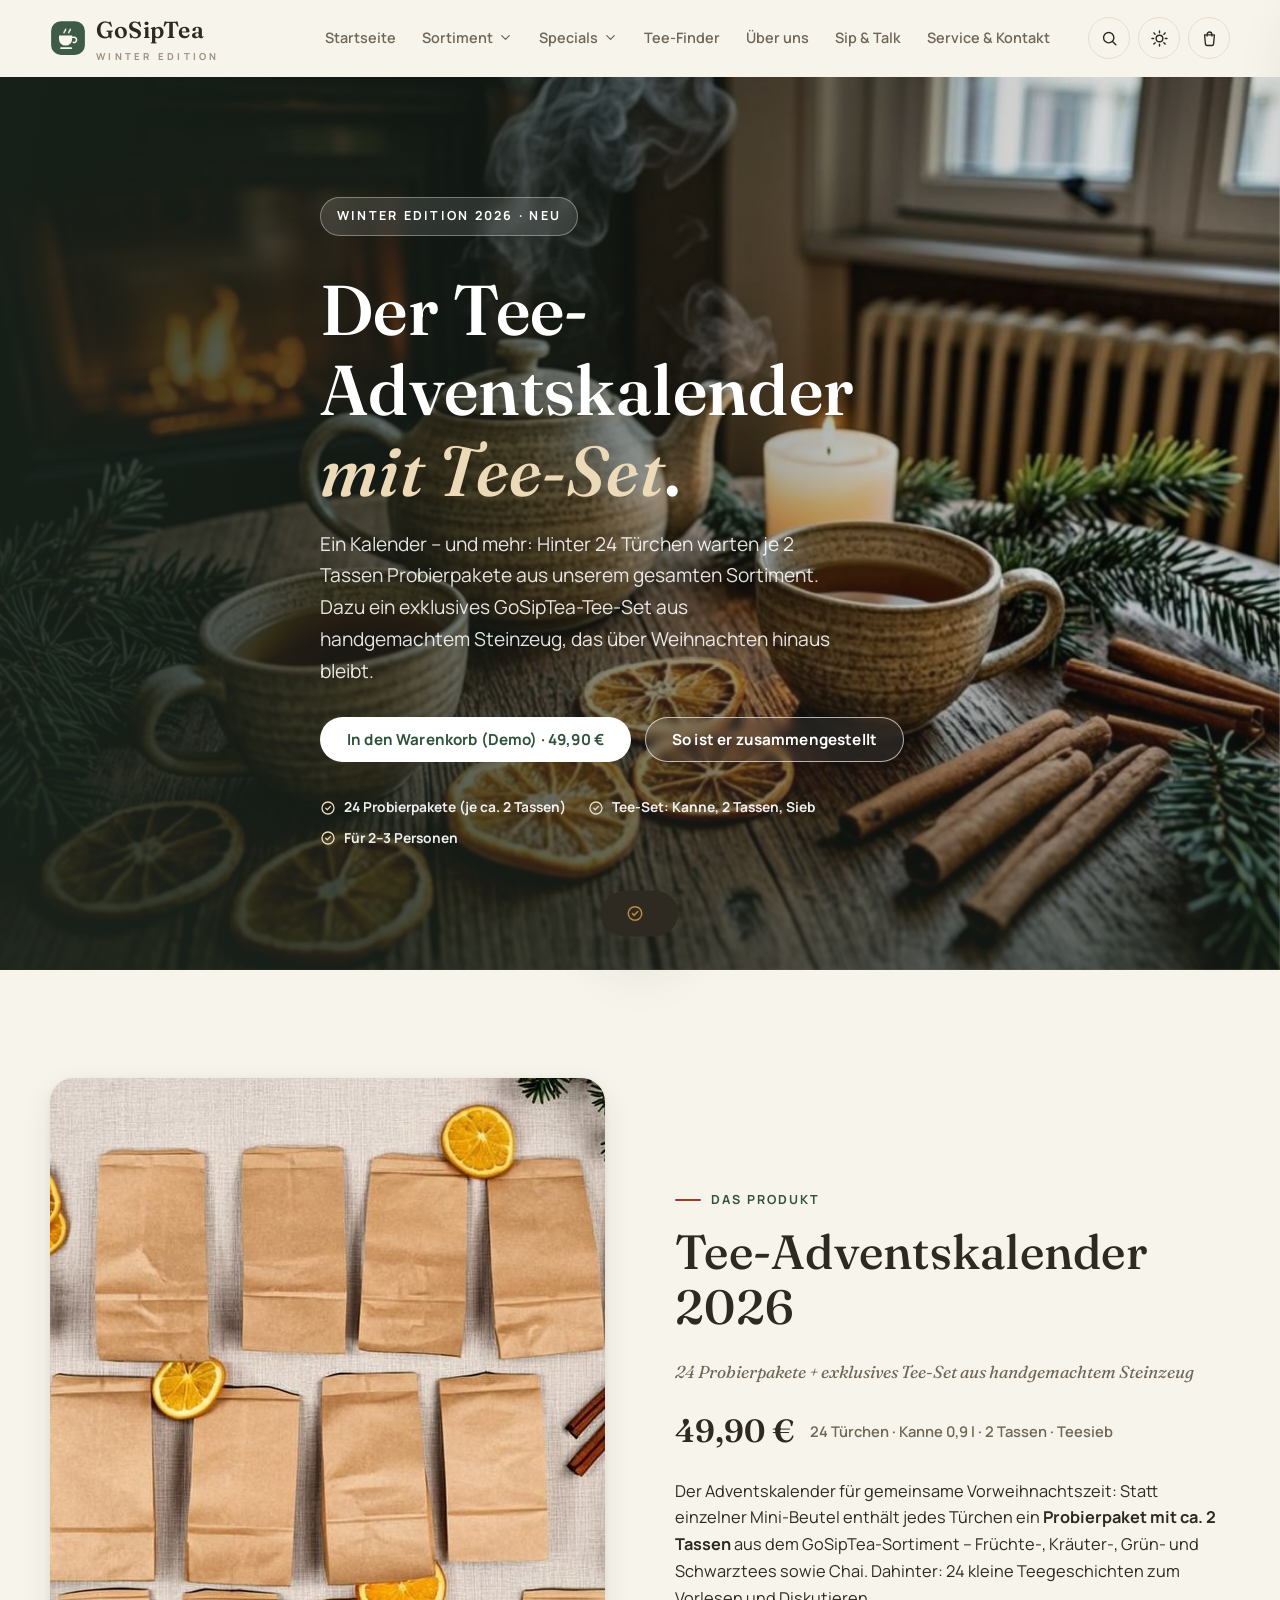
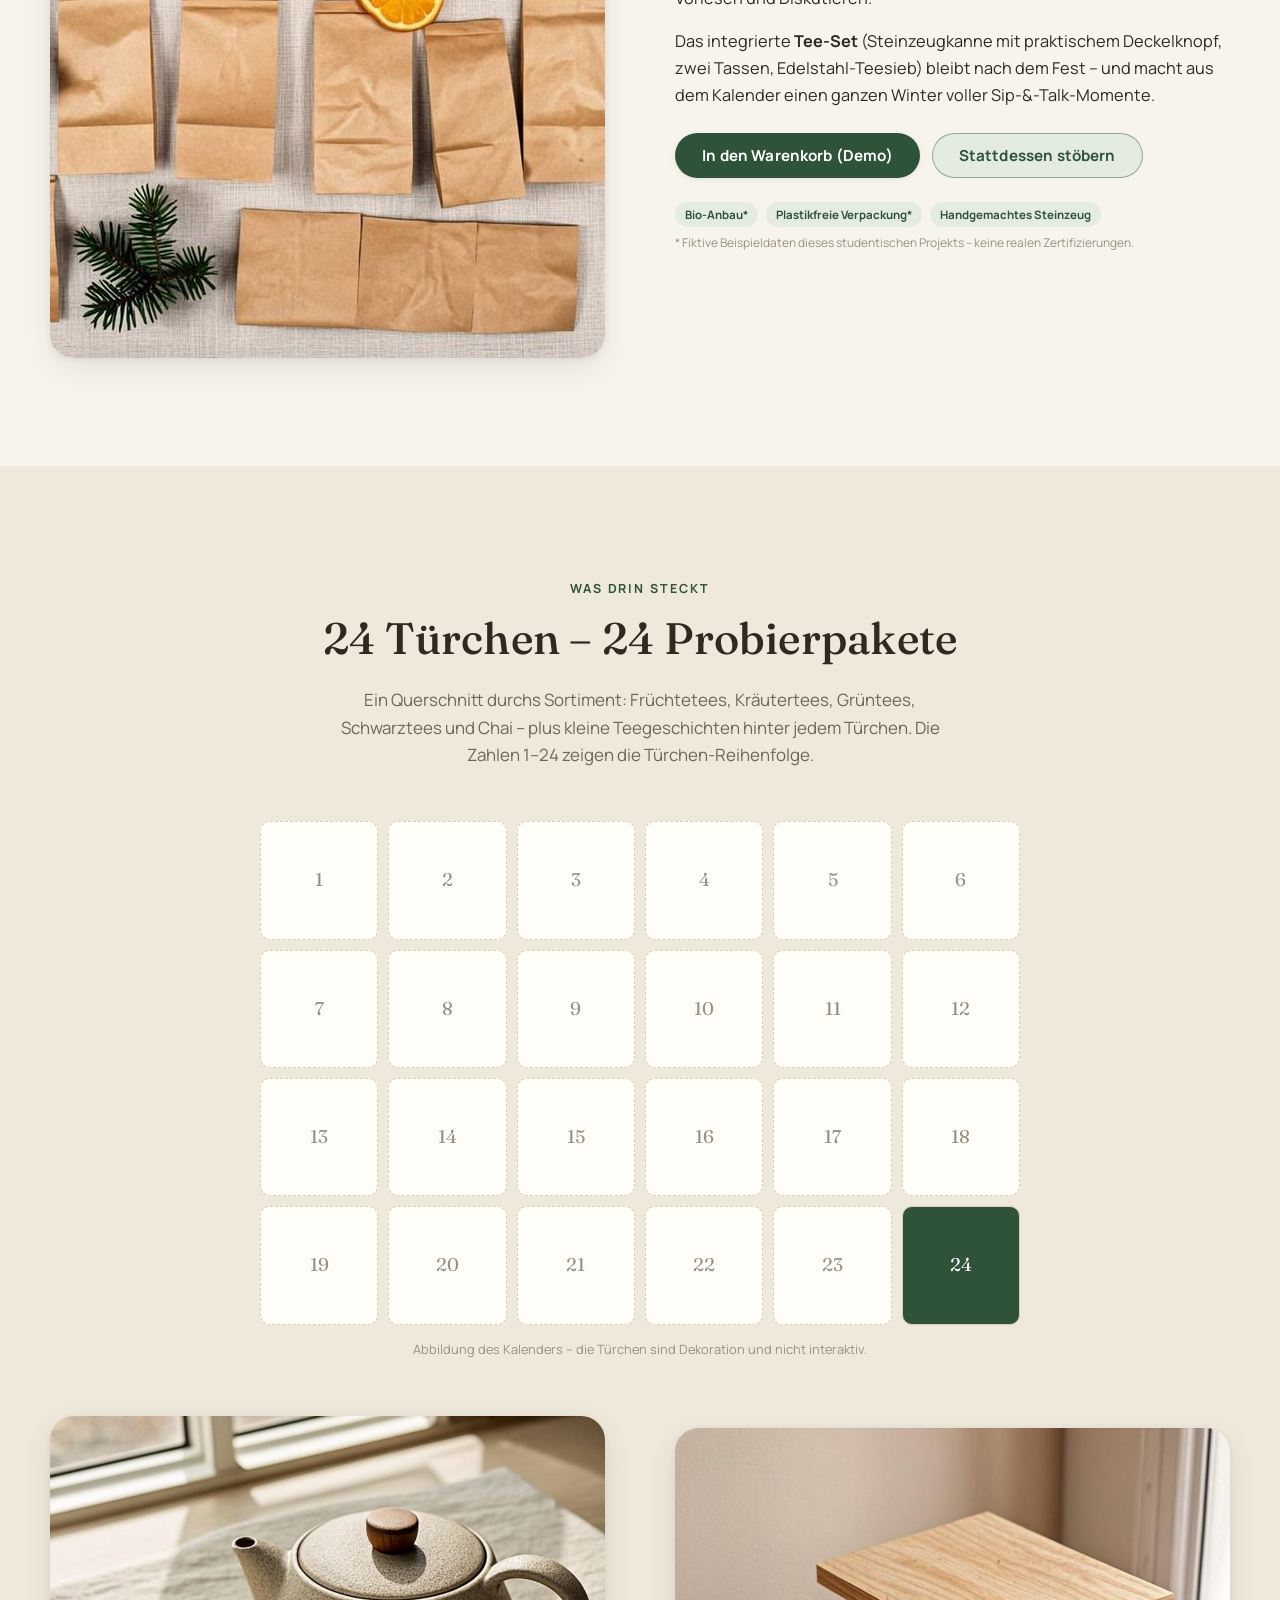
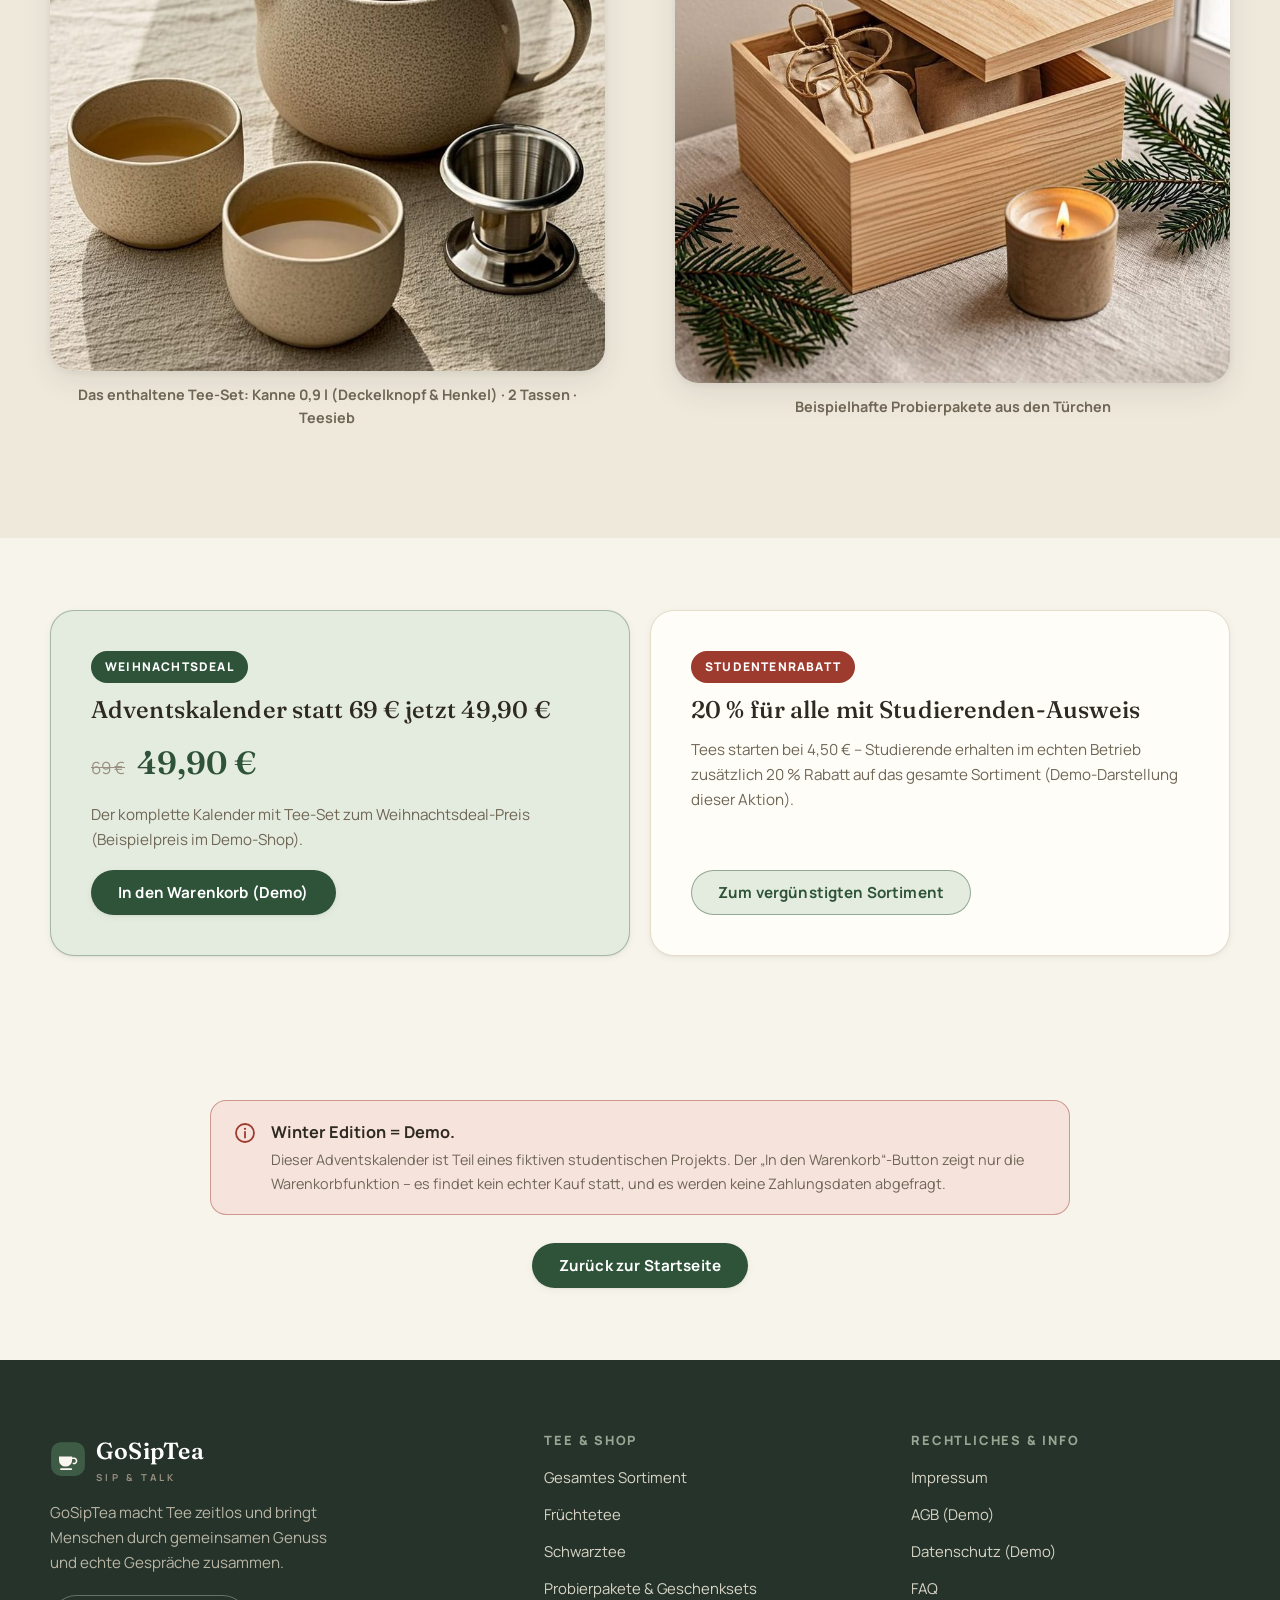
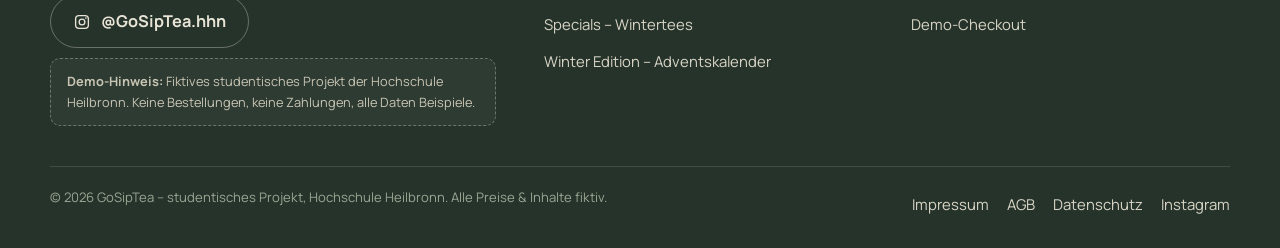
==== commit ba3d2f3e: "Feedback-Runde 10.11.: Suchleiste, Dropdown-Nav (Sortiment/Specials), einheitliches Logo+Favicon, De" ====
--- a/christmas/index.html
+++ b/christmas/index.html
@@ -4,14 +4,14 @@
 <meta charset="UTF-8">
 <meta name="viewport" content="width=device-width, initial-scale=1.0">
 <title>Winter Edition – Tee-Adventskalender 2026 mit Tee-Set | GoSipTea</title>
-<meta name="description" content="Der GoSipTea Tee-Adventskalender 2026: 24 Probierpakete aus dem gesamten Sortiment plus exklusives Tee-Set aus Steinzeug. Winter Edition des Demo-Projekts – kein echter Kauf möglich.">
+<meta name="description" content="Der GoSipTea Tee-Adventskalender 2026: 24 Probierpakete aus dem gesamten Sortiment plus exklusives Tee-Set aus Steinzeug – im Weihnachtsdeal für 49,90 €. Demo-Projekt, kein echter Kauf möglich.">
 <meta name="robots" content="index,follow">
 <link rel="canonical" href="https://gamerio2904.github.io/GoSipTea/christmas/index.html">
 <meta name="theme-color" content="#2e5339">
 <meta property="og:type" content="website">
 <meta property="og:site_name" content="GoSipTea">
 <meta property="og:title" content="Winter Edition – Tee-Adventskalender 2026 mit Tee-Set | GoSipTea">
-<meta property="og:description" content="24 Türchen voller Teemomente: 24 Probierpakete + exklusives GoSipTea Tee-Set. Studentisches Demo-Projekt.">
+<meta property="og:description" content="24 Türchen voller Teemomente: 24 Probierpakete + exklusives GoSipTea Tee-Set. Weihnachtsdeal: 49,90 €. Studentisches Demo-Projekt.">
 <meta property="og:url" content="https://gamerio2904.github.io/GoSipTea/christmas/index.html">
 <meta property="og:image" content="https://gamerio2904.github.io/GoSipTea/assets/img/xmas/advent.jpg">
 <meta property="og:locale" content="de_DE">
@@ -22,27 +22,59 @@
 <link href="https://fonts.googleapis.com/css2?family=Fraunces:ital,opsz,wght@0,9..144,300..700;1,9..144,300..700&amp;family=Manrope:wght@400..800&amp;display=swap" rel="stylesheet">
 <link rel="stylesheet" href="../css/styles.css">
 <script type="application/ld+json">
-{"@context":"https://schema.org","@type":"Product","name":"Tee-Adventskalender 2026","description":"Ein Adventskalender mit 24 Probierpaketen aus dem gesamten GoSipTea-Sortiment plus exklusivem Tee-Set (Steinzeugkanne, 2 Tassen, Teesieb). Fiktives studentisches Projekt.","image":"https://gamerio2904.github.io/GoSipTea/assets/img/xmas/advent.jpg","brand":{"@type":"Brand","name":"GoSipTea"},"offers":{"@type":"Offer","price":"69","priceCurrency":"EUR","availability":"https://schema.org/InStock","url":"https://gamerio2904.github.io/GoSipTea/christmas/index.html"}}
+{"@context":"https://schema.org","@type":"Product","name":"Tee-Adventskalender 2026","description":"Ein Adventskalender mit 24 Probierpaketen aus dem gesamten GoSipTea-Sortiment plus exklusivem Tee-Set (Steinzeugkanne, 2 Tassen, Teesieb). Fiktives studentisches Projekt.","image":"https://gamerio2904.github.io/GoSipTea/assets/img/xmas/advent.jpg","brand":{"@type":"Brand","name":"GoSipTea"},"offers":{"@type":"Offer","price":"49.90","priceCurrency":"EUR","availability":"https://schema.org/InStock","url":"https://gamerio2904.github.io/GoSipTea/christmas/index.html"}}
 </script>
 </head>
 <body class="christmas" data-prefix="../">
 <a class="skip-link" href="#main">Zum Inhalt springen</a>
 
-<div class="announce" style="background:#24432e">🎄 Winter Edition 2026 – Studentisches Demonstrationsprojekt: Bestellungen &amp; Zahlungen sind <strong>nicht möglich</strong>. <a href="../impressum.html">Mehr erfahren</a></div>
-
 <header class="site-header">
   <div class="container header-inner">
     <a class="logo" href="../index.html" aria-label="GoSipTea – Startseite">
-      <svg class="logo__mark" viewBox="0 0 48 48" aria-hidden="true" fill="none" stroke="currentColor" stroke-width="2.4" stroke-linecap="round"><path d="M11 21h22v5.5A11 11 0 0 1 22 37.5h0A11 11 0 0 1 11 26.5V21z" fill="currentColor" stroke="none"/><path d="M33 23h3.5a4.5 4.5 0 1 1-1.2 8.8"/><path d="M8 42h28"/><path d="M18 15c0-2.6 2.6-2.8 2.6-5.4M25 15c0-2.6 2.6-2.8 2.6-5.4" opacity=".85"/></svg>
+      <svg class="logo__mark" viewBox="0 0 48 48" aria-hidden="true"><rect x="1.5" y="1.5" width="45" height="45" rx="13" fill="#3e5c45"/><path d="M13 20.5h16.5v5A8.6 8.6 0 0 1 20.9 34h-.3a8.6 8.6 0 0 1-8.6-8.5v-5z" fill="#faf6ef"/><path d="M29.5 23h2.6a3.5 3.5 0 1 1-.95 6.9" fill="none" stroke="#faf6ef" stroke-width="2.1" stroke-linecap="round"/><path d="M14.5 37.5h14" stroke="#faf6ef" stroke-width="2.1" stroke-linecap="round"/><path d="M18.7 17c0-2.2 2.2-2.4 2.2-4.6M24.9 17c0-2.2 2.2-2.4 2.2-4.6" fill="none" stroke="#faf6ef" stroke-width="2.1" stroke-linecap="round" opacity=".92"/></svg>
       <span>GoSipTea<small>Winter Edition</small></span>
     </a>
     <nav class="nav" aria-label="Hauptnavigation">
       <a href="../index.html">Startseite</a>
-      <a href="../sortiment.html">Sortiment</a>
-      <a href="index.html" aria-current="page">Winter Edition</a>
+      <div class="nav__item nav__item--sub">
+        <a href="../sortiment.html" class="nav__parent" aria-haspopup="true" aria-expanded="false">Sortiment<svg class="chev" viewBox="0 0 24 24" fill="none" stroke="currentColor" stroke-width="2" stroke-linecap="round" stroke-linejoin="round" aria-hidden="true"><path d="M6 9l6 6 6-6"/></svg></a>
+        <ul class="nav__sub">
+          <li><a href="../sortiment.html">Alle Tees ansehen</a></li>
+          <li><a href="../fruechtetee.html">Früchtetee – Entdeckerseite</a></li>
+          <li><a href="../schwarztee.html">Schwarztee – Entdeckerseite</a></li>
+          <li><a href="../sortiment.html?cat=kraeutertee">Kräutertee</a></li>
+          <li><a href="../sortiment.html?cat=gruentee">Grüntee</a></li>
+          <li><a href="../sortiment.html?cat=chai">Gewürztee &amp; Chai</a></li>
+          <li><a href="../sortiment.html?cat=spezialitaeten">Tee-Spezialitäten</a></li>
+          <li><a href="../sortiment.html?cat=specials">Specials – Winter</a></li>
+          <li><a href="../sortiment.html?cat=sets">Probierpakete &amp; Geschenksets</a></li>
+        </ul>
+      </div>
+      <div class="nav__item nav__item--sub">
+        <button type="button" class="nav__parent" aria-haspopup="true" aria-expanded="false">Specials<svg class="chev" viewBox="0 0 24 24" fill="none" stroke="currentColor" stroke-width="2" stroke-linecap="round" stroke-linejoin="round" aria-hidden="true"><path d="M6 9l6 6 6-6"/></svg></button>
+        <ul class="nav__sub">
+          <li><a href="index.html" aria-current="page">Winter Edition – Adventskalender</a></li>
+          <li><a href="../sortiment.html?cat=specials">Wintertees entdecken</a></li>
+          <li><a href="../produkt.html?id=tee-adventskalender-2026">Tee-Adventskalender 2026</a></li>
+          <li><a href="../produkt.html?id=festtags-probierpaket">Festtags-Probierpaket</a></li>
+        </ul>
+      </div>
+      <a href="../index.html#tee-finder">Tee-Finder</a>
+      <a href="../ueber-uns.html">Über uns</a>
+      <a href="../sip-talk.html">Sip &amp; Talk</a>
       <a href="../service.html">Service &amp; Kontakt</a>
     </nav>
     <div class="header-actions">
+      <div class="hdr-search" id="hdr-search">
+        <button type="button" class="icon-btn" id="search-toggle" aria-expanded="false" aria-haspopup="true" aria-label="Suche öffnen">
+          <svg viewBox="0 0 24 24" fill="none" stroke="currentColor" stroke-width="1.8" stroke-linecap="round" aria-hidden="true"><circle cx="11" cy="11" r="6.5"/><path d="M20 20l-4.2-4.2"/></svg>
+        </button>
+        <form class="search-form" action="../sortiment.html" method="get" role="search">
+          <label class="skip-link" for="hdr-q">Tee suchen</label>
+          <input id="hdr-q" type="search" name="q" placeholder="Tee suchen … z. B. Chai, Minze" autocomplete="off">
+          <button type="submit" class="btn btn--primary btn--sm">Suchen</button>
+        </form>
+      </div>
       <button type="button" class="icon-btn theme-toggle" id="theme-toggle" aria-label="Farbschema wechseln (hell/dunkel)" aria-checked="false" role="switch">
         <svg class="sun" viewBox="0 0 24 24" fill="none" stroke="currentColor" stroke-width="1.8" stroke-linecap="round" aria-hidden="true"><circle cx="12" cy="12" r="4.2"/><path d="M12 2.5v2.2M12 19.3v2.2M2.5 12h2.2M19.3 12h2.2M4.9 4.9l1.6 1.6M17.5 17.5l1.6 1.6M19.1 4.9l-1.6 1.6M6.5 17.5l-1.6 1.6"/></svg>
         <svg class="moon" viewBox="0 0 24 24" fill="none" stroke="currentColor" stroke-width="1.8" stroke-linejoin="round" aria-hidden="true"><path d="M20.6 13.4A8.6 8.6 0 1 1 10.6 3.4a6.8 6.8 0 0 0 10 10z"/></svg>
@@ -62,11 +94,20 @@
   <button type="button" class="icon-btn mobile-nav__close" aria-label="Menü schließen">
     <svg viewBox="0 0 24 24" fill="none" stroke="currentColor" stroke-width="2" stroke-linecap="round" aria-hidden="true"><path d="M6 6l12 12M18 6L6 18"/></svg>
   </button>
+  <form class="mobile-search" action="../sortiment.html" method="get" role="search">
+    <input type="search" name="q" placeholder="Tee suchen …" aria-label="Tee suchen">
+    <button type="submit" class="btn btn--primary btn--sm">Suchen</button>
+  </form>
   <ul>
     <li><a href="../index.html">Startseite</a></li>
-    <li><a href="../sortiment.html">Sortiment</a></li>
-    <li><a href="index.html">Winter Edition</a></li>
+    <li><a href="../sortiment.html">Sortiment – alle Tees</a></li>
+    <li class="mnav-head">Specials</li>
+    <li><ul class="mnav-sub">
+      <li><a href="index.html">Winter Edition – Adventskalender</a></li>
+      <li><a href="../sortiment.html?cat=specials">Wintertees entdecken</a></li>
+    </ul></li>
     <li><a href="../ueber-uns.html">Über uns</a></li>
+    <li><a href="../sip-talk.html">Sip &amp; Talk</a></li>
     <li><a href="../service.html">Service &amp; Kontakt</a></li>
   </ul>
 </nav>
@@ -99,13 +140,13 @@
     <h1 class="hero__title">Der Tee-Adventskalender <em>mit Tee-Set</em>.</h1>
     <p class="hero__sub">Ein Kalender – und mehr: Hinter 24 Türchen warten je 2 Tassen Probierpakete aus unserem gesamten Sortiment. Dazu ein exklusives GoSipTea-Tee-Set aus handgemachtem Steinzeug, das über Weihnachten hinaus bleibt.</p>
     <div class="hero__cta">
-      <button type="button" class="btn btn--light" data-add="tee-adventskalender-2026">In den Warenkorb (Demo) · 69 €</button>
+      <button type="button" class="btn btn--light" data-add="tee-adventskalender-2026">In den Warenkorb (Demo) · 49,90 €</button>
       <a class="btn btn--outline-light" href="#inhalt">So ist er zusammengestellt</a>
     </div>
     <div class="hero__chips">
-      <span class="hero__chip"><svg viewBox="0 0 24 24" fill="none" stroke="currentColor" stroke-width="2" stroke-linecap="round" stroke-linejoin="round"><circle cx="12" cy="12" r="9"/><path d="M8.5 12.2l2.4 2.4 4.8-5"/></svg> 24 Probierpakete (je ca. 2 Tassen)</span>
-      <span class="hero__chip"><svg viewBox="0 0 24 24" fill="none" stroke="currentColor" stroke-width="2" stroke-linecap="round" stroke-linejoin="round"><circle cx="12" cy="12" r="9"/><path d="M8.5 12.2l2.4 2.4 4.8-5"/></svg> Tee-Set: Kanne, 2 Tassen, Sieb</span>
-      <span class="hero__chip"><svg viewBox="0 0 24 24" fill="none" stroke="currentColor" stroke-width="2" stroke-linecap="round" stroke-linejoin="round"><circle cx="12" cy="12" r="9"/><path d="M8.5 12.2l2.4 2.4 4.8-5"/></svg> Für 2–3 Personen</span>
+      <span class="hero__chip"><svg viewBox="0 0 24 24" fill="none" stroke="currentColor" stroke-width="2" stroke-linecap="round" stroke-linejoin="round" aria-hidden="true"><circle cx="12" cy="12" r="9"/><path d="M8.5 12.2l2.4 2.4 4.8-5"/></svg> 24 Probierpakete (je ca. 2 Tassen)</span>
+      <span class="hero__chip"><svg viewBox="0 0 24 24" fill="none" stroke="currentColor" stroke-width="2" stroke-linecap="round" stroke-linejoin="round" aria-hidden="true"><circle cx="12" cy="12" r="9"/><path d="M8.5 12.2l2.4 2.4 4.8-5"/></svg> Tee-Set: Kanne, 2 Tassen, Sieb</span>
+      <span class="hero__chip"><svg viewBox="0 0 24 24" fill="none" stroke="currentColor" stroke-width="2" stroke-linecap="round" stroke-linejoin="round" aria-hidden="true"><circle cx="12" cy="12" r="9"/><path d="M8.5 12.2l2.4 2.4 4.8-5"/></svg> Für 2–3 Personen</span>
     </div>
   </div>
 </section>
@@ -115,18 +156,18 @@
   <div class="container">
     <div class="split">
       <div class="split__media reveal is-in">
-        <img src="../assets/img/xmas/advent.jpg" alt="GoSipTea Tee-Adventskalender 2026 mit 24 Türchen und Tee-Set" width="1000" height="750" style="border-radius:var(--radius-l);box-shadow:var(--shadow-m)">
+        <img src="../assets/img/xmas/advent.jpg" alt="GoSipTea Tee-Adventskalender 2026 mit 24 Päckchen und Tee-Set" width="880" height="880" style="border-radius:var(--radius-l);box-shadow:var(--shadow-m)">
       </div>
       <div class="reveal is-in">
         <p class="eyebrow">Das Produkt</p>
         <h1 style="font-size:clamp(2rem,4vw,3rem)">Tee-Adventskalender 2026</h1>
         <p class="detail__notes">24 Probierpakete + exklusives Tee-Set aus handgemachtem Steinzeug</p>
         <div class="detail__price-row">
-          <span class="detail__price">69 €</span>
+          <span class="detail__price">49,90 €</span>
           <span class="detail__size">24 Türchen · Kanne 0,9 l · 2 Tassen · Teesieb</span>
         </div>
         <p>Der Adventskalender für gemeinsame Vorweihnachtszeit: Statt einzelner Mini-Beutel enthält jedes Türchen ein <strong>Probierpaket mit ca. 2 Tassen</strong> aus dem GoSipTea-Sortiment – Früchte-, Kräuter-, Grün- und Schwarztees sowie Chai. Dahinter: 24 kleine Teegeschichten zum Vorlesen und Diskutieren.</p>
-        <p>Das integrierte <strong>Tee-Set</strong> (Steinzeugkanne, zwei Tassen, Edelstahl-Teesieb) bleibt nach dem Fest – und macht aus dem Kalender einen ganzen Winter voller Sip-&amp;-Talk-Momente.</p>
+        <p>Das integrierte <strong>Tee-Set</strong> (Steinzeugkanne mit praktischem Deckelknopf, zwei Tassen, Edelstahl-Teesieb) bleibt nach dem Fest – und macht aus dem Kalender einen ganzen Winter voller Sip-&amp;-Talk-Momente.</p>
         <div class="detail__cta">
           <button type="button" class="btn btn--primary" data-add="tee-adventskalender-2026">In den Warenkorb (Demo)</button>
           <a class="btn btn--ghost" href="../sortiment.html">Stattdessen stöbern</a>
@@ -140,48 +181,50 @@
   </div>
 </section>
 
-<!-- Türchen-Übersicht (rein dekorativ) -->
+<!-- Türchen-Abbildung (rein dekorativ, klar als solche gekennzeichnet) -->
 <section class="section section--alt">
   <div class="container">
     <div class="sec-head sec-head--center">
       <p class="eyebrow">Was drin steckt</p>
       <h2 class="sec-title">24 Türchen – 24 Probierpakete</h2>
-      <p class="sec-lead">Ein Querschnitt durchs Sortiment: Früchtetees, Kräutertees, Grüntees, Schwarztees und Chai – plus kleine Teegeschichten hinter jedem Türchen. Die Nummerierung ist rein dekorativ; geöffnet wird, was du möchtest.</p>
-    </div>
-    <div style="display:grid;grid-template-columns:repeat(6,1fr);gap:12px;max-width:820px;margin:0 auto" aria-hidden="true">
-      <div style="aspect-ratio:1;border-radius:14px;background:var(--surface);border:1.5px solid var(--line);display:grid;place-items:center;font-family:var(--font-display);font-size:1.4rem;color:var(--brand-ink);box-shadow:var(--shadow-s)">1</div>
-      <div style="aspect-ratio:1;border-radius:14px;background:var(--surface);border:1.5px solid var(--line);display:grid;place-items:center;font-family:var(--font-display);font-size:1.4rem;color:var(--brand-ink);box-shadow:var(--shadow-s)">2</div>
-      <div style="aspect-ratio:1;border-radius:14px;background:var(--surface);border:1.5px solid var(--line);display:grid;place-items:center;font-family:var(--font-display);font-size:1.4rem;color:var(--brand-ink);box-shadow:var(--shadow-s)">3</div>
-      <div style="aspect-ratio:1;border-radius:14px;background:var(--surface);border:1.5px solid var(--line);display:grid;place-items:center;font-family:var(--font-display);font-size:1.4rem;color:var(--brand-ink);box-shadow:var(--shadow-s)">4</div>
-      <div style="aspect-ratio:1;border-radius:14px;background:var(--surface);border:1.5px solid var(--line);display:grid;place-items:center;font-family:var(--font-display);font-size:1.4rem;color:var(--brand-ink);box-shadow:var(--shadow-s)">5</div>
-      <div style="aspect-ratio:1;border-radius:14px;background:var(--surface);border:1.5px solid var(--line);display:grid;place-items:center;font-family:var(--font-display);font-size:1.4rem;color:var(--brand-ink);box-shadow:var(--shadow-s)">6</div>
-      <div style="aspect-ratio:1;border-radius:14px;background:var(--surface);border:1.5px solid var(--line);display:grid;place-items:center;font-family:var(--font-display);font-size:1.4rem;color:var(--brand-ink);box-shadow:var(--shadow-s)">7</div>
-      <div style="aspect-ratio:1;border-radius:14px;background:var(--surface);border:1.5px solid var(--line);display:grid;place-items:center;font-family:var(--font-display);font-size:1.4rem;color:var(--brand-ink);box-shadow:var(--shadow-s)">8</div>
-      <div style="aspect-ratio:1;border-radius:14px;background:var(--surface);border:1.5px solid var(--line);display:grid;place-items:center;font-family:var(--font-display);font-size:1.4rem;color:var(--brand-ink);box-shadow:var(--shadow-s)">9</div>
-      <div style="aspect-ratio:1;border-radius:14px;background:var(--surface);border:1.5px solid var(--line);display:grid;place-items:center;font-family:var(--font-display);font-size:1.4rem;color:var(--brand-ink);box-shadow:var(--shadow-s)">10</div>
-      <div style="aspect-ratio:1;border-radius:14px;background:var(--surface);border:1.5px solid var(--line);display:grid;place-items:center;font-family:var(--font-display);font-size:1.4rem;color:var(--brand-ink);box-shadow:var(--shadow-s)">11</div>
-      <div style="aspect-ratio:1;border-radius:14px;background:var(--surface);border:1.5px solid var(--line);display:grid;place-items:center;font-family:var(--font-display);font-size:1.4rem;color:var(--brand-ink);box-shadow:var(--shadow-s)">12</div>
-      <div style="aspect-ratio:1;border-radius:14px;background:var(--surface);border:1.5px solid var(--line);display:grid;place-items:center;font-family:var(--font-display);font-size:1.4rem;color:var(--brand-ink);box-shadow:var(--shadow-s)">13</div>
-      <div style="aspect-ratio:1;border-radius:14px;background:var(--surface);border:1.5px solid var(--line);display:grid;place-items:center;font-family:var(--font-display);font-size:1.4rem;color:var(--brand-ink);box-shadow:var(--shadow-s)">14</div>
-      <div style="aspect-ratio:1;border-radius:14px;background:var(--surface);border:1.5px solid var(--line);display:grid;place-items:center;font-family:var(--font-display);font-size:1.4rem;color:var(--brand-ink);box-shadow:var(--shadow-s)">15</div>
-      <div style="aspect-ratio:1;border-radius:14px;background:var(--surface);border:1.5px solid var(--line);display:grid;place-items:center;font-family:var(--font-display);font-size:1.4rem;color:var(--brand-ink);box-shadow:var(--shadow-s)">16</div>
-      <div style="aspect-ratio:1;border-radius:14px;background:var(--surface);border:1.5px solid var(--line);display:grid;place-items:center;font-family:var(--font-display);font-size:1.4rem;color:var(--brand-ink);box-shadow:var(--shadow-s)">17</div>
-      <div style="aspect-ratio:1;border-radius:14px;background:var(--surface);border:1.5px solid var(--line);display:grid;place-items:center;font-family:var(--font-display);font-size:1.4rem;color:var(--brand-ink);box-shadow:var(--shadow-s)">18</div>
-      <div style="aspect-ratio:1;border-radius:14px;background:var(--surface);border:1.5px solid var(--line);display:grid;place-items:center;font-family:var(--font-display);font-size:1.4rem;color:var(--brand-ink);box-shadow:var(--shadow-s)">19</div>
-      <div style="aspect-ratio:1;border-radius:14px;background:var(--surface);border:1.5px solid var(--line);display:grid;place-items:center;font-family:var(--font-display);font-size:1.4rem;color:var(--brand-ink);box-shadow:var(--shadow-s)">20</div>
-      <div style="aspect-ratio:1;border-radius:14px;background:var(--surface);border:1.5px solid var(--line);display:grid;place-items:center;font-family:var(--font-display);font-size:1.4rem;color:var(--brand-ink);box-shadow:var(--shadow-s)">21</div>
-      <div style="aspect-ratio:1;border-radius:14px;background:var(--surface);border:1.5px solid var(--line);display:grid;place-items:center;font-family:var(--font-display);font-size:1.4rem;color:var(--brand-ink);box-shadow:var(--shadow-s)">22</div>
-      <div style="aspect-ratio:1;border-radius:14px;background:var(--surface);border:1.5px solid var(--line);display:grid;place-items:center;font-family:var(--font-display);font-size:1.4rem;color:var(--brand-ink);box-shadow:var(--shadow-s)">23</div>
-      <div style="aspect-ratio:1;border-radius:14px;background:var(--brand);display:grid;place-items:center;font-family:var(--font-display);font-size:1.4rem;color:#fff;box-shadow:var(--shadow-s)">24</div>
-    </div>
+      <p class="sec-lead">Ein Querschnitt durchs Sortiment: Früchtetees, Kräutertees, Grüntees, Schwarztees und Chai – plus kleine Teegeschichten hinter jedem Türchen. Die Zahlen 1–24 zeigen die Türchen-Reihenfolge.</p>
+    </div>
+    <div class="doors" aria-hidden="true">
+      <i>1</i><i>2</i><i>3</i><i>4</i><i>5</i><i>6</i>
+      <i>7</i><i>8</i><i>9</i><i>10</i><i>11</i><i>12</i>
+      <i>13</i><i>14</i><i>15</i><i>16</i><i>17</i><i>18</i>
+      <i>19</i><i>20</i><i>21</i><i>22</i><i>23</i><i>24</i>
+    </div>
+    <p class="doors-caption">Abbildung des Kalenders – die Türchen sind Dekoration und nicht interaktiv.</p>
     <div class="split" style="margin-top:56px">
       <div class="split__media reveal">
-        <img src="../assets/img/xmas/winter-tee-set.jpg" alt="Das enthaltene Tee-Set: Steinzeugkanne und zwei Tassen" loading="lazy" style="border-radius:var(--radius-l);box-shadow:var(--shadow-m)">
-        <div style="text-align:center;margin-top:12px;font-weight:700;color:var(--ink-soft);font-size:.9rem">Das enthaltene Tee-Set: Kanne 0,9 l · 2 Tassen · Teesieb</div>
+        <img src="../assets/img/xmas/winter-tee-set.jpg" alt="Das enthaltene Tee-Set: Steinzeugkanne mit Deckelknopf und Henkel, zwei Tassen und Teesieb" loading="lazy" style="border-radius:var(--radius-l);box-shadow:var(--shadow-m)">
+        <div style="text-align:center;margin-top:12px;font-weight:700;color:var(--ink-soft);font-size:.9rem">Das enthaltene Tee-Set: Kanne 0,9 l (Deckelknopf &amp; Henkel) · 2 Tassen · Teesieb</div>
       </div>
       <div class="split__media reveal reveal-d1">
         <img src="../assets/img/xmas/festtags-probierpaket.jpg" alt="Beispielhafte Probierpakete aus dem Kalender" loading="lazy" style="border-radius:var(--radius-l);box-shadow:var(--shadow-m)">
         <div style="text-align:center;margin-top:12px;font-weight:700;color:var(--ink-soft);font-size:.9rem">Beispielhafte Probierpakete aus den Türchen</div>
+      </div>
+    </div>
+  </div>
+</section>
+
+<!-- Deals: Studentenrabatt -->
+<section class="section section--tight">
+  <div class="container">
+    <div class="deal-grid">
+      <div class="deal-card deal-card--xmas reveal is-in">
+        <p class="deal-card__tag">Weihnachtsdeal</p>
+        <h3>Adventskalender statt 69 € jetzt 49,90 €</h3>
+        <p class="deal-card__price"><s>69 €</s><b>49,90 €</b></p>
+        <p class="deal-card__text">Der komplette Kalender mit Tee-Set zum Weihnachtsdeal-Preis (Beispielpreis im Demo-Shop).</p>
+        <button type="button" class="btn btn--primary" data-add="tee-adventskalender-2026">In den Warenkorb (Demo)</button>
+      </div>
+      <div class="deal-card reveal is-in reveal-d1">
+        <p class="deal-card__tag">Studentenrabatt</p>
+        <h3>20 % für alle mit Studierenden-Ausweis</h3>
+        <p class="deal-card__text">Tees starten bei 4,50 € – Studierende erhalten im echten Betrieb zusätzlich 20 % Rabatt auf das gesamte Sortiment (Demo-Darstellung dieser Aktion).</p>
+        <a class="btn btn--ghost" href="../sortiment.html">Zum vergünstigten Sortiment</a>
       </div>
     </div>
   </div>
@@ -207,7 +250,7 @@
     <div class="footer__grid" style="grid-template-columns:1.4fr 1fr 1fr">
       <div>
         <a class="logo" href="../index.html">
-          <svg class="logo__mark" viewBox="0 0 48 48" aria-hidden="true" fill="none" stroke="currentColor" stroke-width="2.4" stroke-linecap="round"><path d="M11 21h22v5.5A11 11 0 0 1 22 37.5h0A11 11 0 0 1 11 26.5V21z" fill="currentColor" stroke="none"/><path d="M33 23h3.5a4.5 4.5 0 1 1-1.2 8.8"/><path d="M8 42h28"/></svg>
+          <svg class="logo__mark" viewBox="0 0 48 48" aria-hidden="true"><rect x="1.5" y="1.5" width="45" height="45" rx="13" fill="#3e5c45"/><path d="M13 20.5h16.5v5A8.6 8.6 0 0 1 20.9 34h-.3a8.6 8.6 0 0 1-8.6-8.5v-5z" fill="#faf6ef"/><path d="M29.5 23h2.6a3.5 3.5 0 1 1-.95 6.9" fill="none" stroke="#faf6ef" stroke-width="2.1" stroke-linecap="round"/><path d="M14.5 37.5h14" stroke="#faf6ef" stroke-width="2.1" stroke-linecap="round"/></svg>
           <span>GoSipTea<small>Sip &amp; Talk</small></span>
         </a>
         <p class="footer__claim">GoSipTea macht Tee zeitlos und bringt Menschen durch gemeinsamen Genuss und echte Gespräche zusammen.</p>
@@ -223,6 +266,7 @@
           <li><a href="../fruechtetee.html">Früchtetee</a></li>
           <li><a href="../schwarztee.html">Schwarztee</a></li>
           <li><a href="../sortiment.html?cat=sets">Probierpakete &amp; Geschenksets</a></li>
+          <li><a href="../sortiment.html?cat=specials">Specials – Wintertees</a></li>
           <li><a href="index.html">Winter Edition – Adventskalender</a></li>
         </ul>
       </div>
@@ -265,13 +309,16 @@
     <button type="button" class="btn btn--primary btn--block" id="cart-checkout">Zum Demo-Checkout</button>
   </div>
 </aside>
+<button type="button" class="to-top" id="to-top" aria-label="Nach oben scrollen">
+  <svg viewBox="0 0 24 24" fill="none" stroke="currentColor" stroke-width="2.2" stroke-linecap="round" stroke-linejoin="round" aria-hidden="true"><path d="M12 19V5M6 11l6-6 6 6"/></svg>
+</button>
 <div class="toast" id="toast" role="status" aria-live="polite">
   <svg viewBox="0 0 24 24" fill="none" stroke="currentColor" stroke-width="2" stroke-linecap="round" stroke-linejoin="round" aria-hidden="true" style="width:18px;height:18px;color:var(--gold)"><circle cx="12" cy="12" r="9"/><path d="M8.5 12.2l2.4 2.4 4.8-5"/></svg>
   <span></span>
 </div>
 
-<script src="../js/products.js?v=5" defer></script>
-<script src="../js/main.js?v=5" defer></script>
-<script src="../js/cart.js?v=5" defer></script>
+<script src="../js/products.js?v=6" defer></script>
+<script src="../js/main.js?v=6" defer></script>
+<script src="../js/cart.js?v=6" defer></script>
 </body>
 </html>
--- a/css/styles.css
+++ b/css/styles.css
@@ -130,8 +130,8 @@
 .btn--primary:hover { background: var(--brand-dark); color: #fff; transform: translateY(-2px); box-shadow: var(--shadow-m); }
 [data-theme="dark"] .btn--primary { color: #1d231e; font-weight: 800; }
 [data-theme="dark"] .btn--primary:hover { color: #1d231e; background: var(--brand-dark); }
-.btn--ghost { border-color: var(--line-strong); color: var(--ink); background: transparent; }
-.btn--ghost:hover { border-color: var(--brand); color: var(--brand-ink); background: var(--surface); transform: translateY(-2px); }
+.btn--ghost { border-color: color-mix(in srgb, var(--brand) 45%, transparent); color: var(--brand-ink); background: var(--brand-soft); }
+.btn--ghost:hover { border-color: var(--brand); color: var(--brand-ink); background: color-mix(in srgb, var(--brand-soft) 55%, var(--surface)); transform: translateY(-2px); }
 .btn--light { background: #fff; color: var(--brand-ink); }
 .btn--light:hover { transform: translateY(-2px); box-shadow: var(--shadow-m); color: var(--brand-ink); }
 .btn--outline-light { border-color: rgba(255,255,255,0.65); color: #fff; background: rgba(255,255,255,0.08); backdrop-filter: blur(4px); }
@@ -140,8 +140,8 @@
 .btn--block { width: 100%; }
 .btn:disabled { opacity: 0.6; cursor: not-allowed; transform: none; }
 
-.link-arrow { display: inline-flex; align-items: center; gap: 8px; font-weight: 700; color: var(--brand-ink); border-bottom: 1.5px solid transparent; transition: gap 0.25s var(--ease), border-color 0.25s; }
-.link-arrow:hover { gap: 12px; border-color: var(--brand-ink); }
+.link-arrow { display: inline-flex; align-items: center; gap: 8px; font-weight: 700; color: var(--brand-ink); text-decoration: underline; text-decoration-thickness: 1.5px; text-underline-offset: 4px; text-decoration-color: color-mix(in srgb, var(--brand-ink) 40%, transparent); transition: gap 0.25s var(--ease), text-decoration-color 0.25s; }
+.link-arrow:hover { gap: 12px; text-decoration-color: var(--brand-ink); }
 
 /* ---------- 5. Hinweisleiste (Demo) ---------------------------------------- */
 .announce {
@@ -167,12 +167,46 @@
 .logo__mark .leaf { fill: currentColor; }
 .logo small { display: block; font-family: var(--font-body); font-size: 0.6rem; font-weight: 700; letter-spacing: 0.34em; text-transform: uppercase; color: var(--ink-faint); }
 
-.nav { display: flex; align-items: center; gap: 4px; margin-left: auto; }
-.nav a {
-  padding: 9px 13px; border-radius: 999px; font-weight: 600; font-size: 0.93rem; color: var(--ink-soft);
+.nav { display: flex; align-items: center; gap: 2px; margin-left: auto; }
+.nav a, .nav .nav__parent {
+  padding: 9px 12px; border-radius: 999px; font-weight: 600; font-size: 0.9rem; color: var(--ink-soft);
   transition: color 0.2s, background 0.2s;
 }
-.nav a:hover, .nav a[aria-current="page"] { color: var(--brand-ink); background: var(--brand-soft); }
+.nav a:hover, .nav a[aria-current="page"], .nav .nav__parent:hover { color: var(--brand-ink); background: var(--brand-soft); }
+.nav__item--sub { position: relative; }
+.nav__parent { display: inline-flex; align-items: center; gap: 5px; background: none; border: none; font: inherit; font-size: 0.9rem; font-weight: 600; cursor: pointer; }
+.nav__parent .chev { width: 15px; height: 15px; transition: transform 0.25s var(--ease); }
+.nav__item--sub:hover .chev, .nav__item--sub:focus-within .chev, .nav__item--sub.is-open .chev { transform: rotate(180deg); }
+.nav__sub {
+  position: absolute; top: calc(100% + 10px); left: 50%; transform: translateX(-50%) translateY(6px);
+  min-width: 250px; padding: 10px; border-radius: var(--radius); background: var(--surface);
+  border: 1px solid var(--line); box-shadow: var(--shadow-m); z-index: 95;
+  display: none; grid-gap: 2px; gap: 2px; list-style: none; margin: 0;
+}
+.nav__item--sub:hover .nav__sub, .nav__item--sub:focus-within .nav__sub, .nav__item--sub.is-open .nav__sub {
+  display: grid; transform: translateX(-50%) translateY(0);
+}
+.nav__sub li { display: block; }
+.nav__sub a {
+  display: block; padding: 10px 14px; border-radius: var(--radius-s); font-size: 0.9rem; font-weight: 600;
+  color: var(--ink); white-space: nowrap;
+}
+.nav__sub a:hover { background: var(--brand-soft); color: var(--brand-ink); }
+
+/* Kopfzeilen-Suche */
+.hdr-search { position: relative; }
+.search-form {
+  position: absolute; right: 0; top: calc(100% + 12px); z-index: 96;
+  display: none; align-items: center; gap: 8px;
+  background: var(--surface); border: 1px solid var(--line); border-radius: 999px;
+  padding: 8px 8px 8px 18px; box-shadow: var(--shadow-m); min-width: 300px;
+}
+.hdr-search.is-open .search-form { display: flex; }
+.search-form input {
+  flex: 1; min-width: 150px; border: none; background: transparent; color: var(--ink); font: inherit; font-weight: 600; font-size: 0.92rem;
+}
+.search-form input:focus { outline: none; }
+.search-form input::placeholder { color: var(--ink-faint); }
 
 .header-actions { display: flex; align-items: center; gap: 8px; margin-left: 4px; }
 .icon-btn {
@@ -195,9 +229,11 @@
 [data-theme="dark"] .theme-toggle .moon { display: block; }
 
 .burger { display: none; }
+@media (max-width: 1180px) { .nav a, .nav .nav__parent { padding: 8px 9px; font-size: 0.85rem; } }
 @media (max-width: 1020px) {
   .nav { display: none; }
   .burger { display: inline-flex; }
+  .hdr-search { display: none; }
 }
 .mobile-nav {
   position: fixed; inset: 0; z-index: 120; display: grid; place-items: center;
@@ -205,9 +241,18 @@
   opacity: 0; pointer-events: none; transition: opacity 0.3s var(--ease);
 }
 .mobile-nav.is-open { opacity: 1; pointer-events: auto; }
-.mobile-nav ul { text-align: center; }
-.mobile-nav a { display: block; padding: 12px 20px; font-family: var(--font-display); font-size: 1.7rem; color: var(--ink); }
+.mobile-nav > ul { text-align: center; max-height: 78vh; overflow-y: auto; padding: 0 20px; }
+.mobile-nav a { display: block; padding: 11px 20px; font-family: var(--font-display); font-size: 1.5rem; color: var(--ink); }
 .mobile-nav a:hover { color: var(--brand-ink); }
+.mobile-search { display: flex; gap: 8px; margin: 0 auto 22px; max-width: 420px; }
+.mobile-search input {
+  flex: 1; padding: 12px 18px; border-radius: 999px; border: 1.5px solid var(--line-strong);
+  background: var(--surface); color: var(--ink); font: inherit; font-weight: 600;
+}
+.mnav-head { margin-top: 14px; font-size: 0.75rem; font-weight: 800; letter-spacing: 0.18em; text-transform: uppercase; color: var(--ink-faint); }
+.mnav-sub { list-style: none; margin: 0; padding: 0; }
+.mnav-sub a { font-size: 1.02rem; font-family: var(--font-body); font-weight: 600; padding: 7px 20px; color: var(--ink-soft); }
+.mnav-sub a:hover { color: var(--brand-ink); }
 .mobile-nav__close { position: absolute; top: 20px; right: 22px; }
 
 /* ---------- 7. Hero (Startseite) --------------------------------------------- */
@@ -231,13 +276,12 @@
 .hero__title em { font-style: italic; color: #ecd9b8; }
 .hero__sub { font-size: clamp(1.02rem, 1.6vw, 1.2rem); color: rgba(255,255,255,0.88); max-width: 520px; margin-bottom: 30px; }
 .hero__cta { display: flex; flex-wrap: wrap; gap: 14px; }
-.hero__chips { display: flex; flex-wrap: wrap; gap: 10px; margin-top: 34px; }
+.hero__chips { display: flex; flex-wrap: wrap; gap: 8px 22px; margin-top: 34px; }
 .hero__chip {
-  display: inline-flex; align-items: center; gap: 8px; padding: 8px 15px; border-radius: 999px;
-  background: rgba(255,255,255,0.14); border: 1px solid rgba(255,255,255,0.28); backdrop-filter: blur(4px);
-  font-size: 0.82rem; font-weight: 600;
-}
-.hero__chip svg { width: 15px; height: 15px; }
+  display: inline-flex; align-items: center; gap: 8px;
+  font-size: 0.86rem; font-weight: 700; color: rgba(255,255,255,0.92);
+}
+.hero__chip svg { width: 16px; height: 16px; color: #ecd9b8; flex: none; }
 .hero__scroll {
   position: absolute; bottom: 26px; left: 50%; transform: translateX(-50%); z-index: 2;
   display: flex; flex-direction: column; align-items: center; gap: 8px; color: rgba(255,255,255,0.85);
@@ -276,15 +320,13 @@
 .trust-item { display: inline-flex; align-items: center; gap: 10px; font-weight: 700; font-size: 0.9rem; color: var(--ink-soft); }
 .trust-item svg { width: 20px; height: 20px; color: var(--brand); flex: none; }
 
-/* ---------- 9. Kategorie-Karten ------------------------------------------------ */
+/* ---------- 9. Kategorie-Karten (alle exakt gleich groß) ------------------------ */
 .cat-grid { display: grid; grid-template-columns: repeat(4, 1fr); gap: 18px; }
-.cat-grid--7 { grid-template-columns: repeat(4, 1fr); }
-.cat-grid--7 .cat-card:first-child { grid-column: span 2; grid-row: span 1; }
+.cat-grid--8 { grid-template-columns: repeat(4, 1fr); }
 .cat-card {
   position: relative; border-radius: var(--radius-l); overflow: hidden; aspect-ratio: 4 / 5;
   box-shadow: var(--shadow-s); isolation: isolate;
 }
-.cat-grid--7 .cat-card:first-child { aspect-ratio: auto; }
 .cat-card img { width: 100%; height: 100%; object-fit: cover; transition: transform 0.6s var(--ease); }
 .cat-card::after {
   content: ""; position: absolute; inset: 0;
@@ -300,8 +342,8 @@
   opacity: 0; transform: translateY(8px); transition: opacity 0.3s var(--ease), transform 0.3s var(--ease);
 }
 .cat-card:hover .cat-card__more { opacity: 1; transform: none; }
-@media (max-width: 1020px) { .cat-grid, .cat-grid--7 { grid-template-columns: repeat(2, 1fr); } .cat-grid--7 .cat-card:first-child { grid-column: span 2; } }
-@media (max-width: 560px) { .cat-grid, .cat-grid--7 { grid-template-columns: 1fr 1fr; } .cat-card { aspect-ratio: 3.5/4.4; } .cat-grid--7 .cat-card:first-child { grid-column: span 2; } }
+@media (max-width: 1020px) { .cat-grid, .cat-grid--8 { grid-template-columns: repeat(2, 1fr); } }
+@media (max-width: 560px) { .cat-grid, .cat-grid--8 { grid-template-columns: 1fr 1fr; } .cat-card { aspect-ratio: 3.5/4.4; } }
 
 /* ---------- 10. Produktkarten (einheitlich!) ------------------------------------ */
 .p-grid { display: grid; grid-template-columns: repeat(4, 1fr); gap: 20px; }
@@ -318,6 +360,9 @@
 .p-card:hover { transform: translateY(-6px); box-shadow: var(--shadow-m); border-color: var(--line-strong); }
 .p-card__media { position: relative; display: block; aspect-ratio: 1 / 1; overflow: hidden; background: var(--bg-alt); }
 .p-card__media img { width: 100%; height: 100%; object-fit: cover; transition: transform 0.6s var(--ease); }
+.p-card__img--alt { position: absolute; inset: 0; opacity: 0; transition: opacity 0.45s var(--ease), transform 0.6s var(--ease); }
+.p-card__media:hover .p-card__img--alt,
+.p-card__media:focus-visible .p-card__img--alt { opacity: 1; }
 .p-card:hover .p-card__media img { transform: scale(1.045); }
 .p-card__badge {
   position: absolute; top: 14px; left: 14px; z-index: 2; padding: 6px 12px; border-radius: 999px;
@@ -620,13 +665,13 @@
 .usp svg { width: 20px; height: 20px; color: #ecd9b8; flex: none; margin-top: 2px; }
 .usp b { display: block; font-size: 0.92rem; }
 .usp span { font-size: 0.8rem; color: rgba(255,255,255,0.75); }
-.persona-note {
+.persona-note, .recommend-note {
   display: flex; gap: 14px; align-items: flex-start; background: var(--surface); border: 1px solid var(--line);
   border-left: 4px solid var(--accent); border-radius: var(--radius); padding: 20px 22px; box-shadow: var(--shadow-s); margin: 30px 0;
 }
-.persona-note svg { width: 24px; height: 24px; color: var(--accent); flex: none; }
-.persona-note p { margin: 0; font-size: 0.95rem; color: var(--ink-soft); }
-.persona-note b { color: var(--ink); }
+.persona-note svg, .recommend-note svg { width: 24px; height: 24px; color: var(--accent); flex: none; }
+.persona-note p, .recommend-note p { margin: 0; font-size: 0.95rem; color: var(--ink-soft); }
+.persona-note b, .recommend-note b { color: var(--ink); }
 
 /* ---------- 22. Blog / Sip & Talk ---------------------------------------------------------------- */
 .blog-grid { display: grid; grid-template-columns: repeat(3, 1fr); gap: 20px; }
@@ -636,14 +681,20 @@
 .blog-card__media { aspect-ratio: 16/10; overflow: hidden; }
 .blog-card__media img { width: 100%; height: 100%; object-fit: cover; transition: transform 0.6s var(--ease); }
 .blog-card:hover .blog-card__media img { transform: scale(1.05); }
-.blog-card__body { padding: 22px; display: flex; flex-direction: column; flex: 1; }
+.blog-card__body { padding: 22px; display: flex; flex-direction: column; flex: 1; gap: 2px; }
 .blog-card__meta { font-size: 0.75rem; font-weight: 800; letter-spacing: 0.1em; text-transform: uppercase; color: var(--ink-faint); margin-bottom: 8px; }
 .blog-card h3 { font-size: 1.25rem; }
 .blog-card p { color: var(--ink-soft); font-size: 0.93rem; flex: 1; }
+.blog-card__cta { margin-top: 14px; align-self: flex-start; }
 .article { max-width: 760px; }
 .article img { border-radius: var(--radius-l); margin: 26px 0; }
 .article .blog-card__meta { display: block; margin-bottom: 12px; }
 .article h2 { font-size: 1.6rem; margin-top: 1.6em; }
+.article h3 { font-size: 1.22rem; margin-top: 1.5em; margin-bottom: 0.4em; color: var(--brand-ink); }
+.article p { line-height: 1.75; }
+.article ol { color: var(--ink-soft); padding-left: 22px; display: grid; gap: 8px; margin: 1em 0; }
+.article li::marker { color: var(--accent); font-weight: 800; }
+.article strong { color: var(--ink); }
 .article blockquote { font-family: var(--font-display); font-style: italic; font-size: 1.2rem; color: var(--brand-ink); border-left: 3px solid var(--accent); margin: 1.4em 0; padding: 4px 0 4px 20px; }
 
 /* ---------- 23. FAQ ------------------------------------------------------------------------------ */
@@ -696,6 +747,63 @@
 
 /* ---------- 32. Utilities ----------------------------------------------- */
 .is-hidden { display: none !important; }
+
+/* ---------- 33. Nach-oben-Button ----------------------------------------- */
+.to-top {
+  position: fixed; right: 18px; bottom: 18px; z-index: 85;
+  width: 50px; height: 50px; border-radius: 50%; border: none; cursor: pointer;
+  background: var(--brand); color: #fff; box-shadow: var(--shadow-m);
+  display: grid; place-items: center; opacity: 0; pointer-events: none;
+  transform: translateY(10px); transition: opacity 0.3s var(--ease), transform 0.3s var(--ease), background 0.2s;
+}
+.to-top svg { width: 22px; height: 22px; }
+.to-top.is-visible { opacity: 1; pointer-events: auto; transform: none; }
+.to-top:hover { background: var(--brand-dark); transform: translateY(-2px); }
+[data-theme="dark"] .to-top { color: #1d231e; }
+
+/* ---------- 34. Deal-Karten (Weihnachtsdeal & Studentenrabatt) ------------ */
+.deal-grid { display: grid; grid-template-columns: 1fr 1fr; gap: 20px; }
+@media (max-width: 860px) { .deal-grid { grid-template-columns: 1fr; } }
+.deal-card {
+  background: var(--surface); border: 1px solid var(--line); border-radius: var(--radius-l);
+  padding: clamp(24px, 3.4vw, 40px); box-shadow: var(--shadow-s); display: flex; flex-direction: column;
+  align-items: flex-start; gap: 12px;
+}
+.deal-card__tag {
+  padding: 6px 14px; border-radius: 999px; background: var(--accent); color: #fff;
+  font-size: 0.75rem; font-weight: 800; letter-spacing: 0.1em; text-transform: uppercase; margin: 0;
+}
+.deal-card--xmas { background: var(--brand-soft); border-color: color-mix(in srgb, var(--brand) 35%, transparent); }
+.deal-card--xmas .deal-card__tag { background: var(--brand); }
+.deal-card h3 { font-size: clamp(1.2rem, 2vw, 1.5rem); margin: 0; }
+.deal-card__price { display: flex; align-items: baseline; gap: 12px; margin: 0; }
+.deal-card__price s { color: var(--ink-faint); font-size: 1.05rem; }
+.deal-card__price b { font-family: var(--font-display); font-size: 2rem; font-weight: 600; color: var(--brand-ink); }
+.deal-card__text { color: var(--ink-soft); font-size: 0.95rem; margin: 0; flex: 1; }
+.deal-card .btn { margin-top: 6px; }
+
+/* ---------- 35. Produktdetail-Bildwechsel --------------------------------- */
+.detail-thumbs { display: flex; gap: 10px; margin-top: 14px; }
+.detail-thumb {
+  width: 72px; height: 72px; border-radius: var(--radius-s); border: 2px solid var(--line);
+  padding: 0; background: var(--bg-alt); cursor: pointer; overflow: hidden;
+  transition: border-color 0.2s, transform 0.2s;
+}
+.detail-thumb img { width: 100%; height: 100%; object-fit: cover; display: block; }
+.detail-thumb:hover { transform: translateY(-2px); border-color: var(--line-strong); }
+.detail-thumb.is-active { border-color: var(--brand); }
+
+/* ---------- 36. Winter Edition: Türchen-Abbildung (bewusst nicht interaktiv) */
+.doors { display: grid; grid-template-columns: repeat(6, 1fr); gap: 10px; max-width: 760px; margin: 0 auto; }
+@media (max-width: 560px) { .doors { grid-template-columns: repeat(4, 1fr); } }
+.doors i {
+  aspect-ratio: 1; display: grid; place-items: center; cursor: default;
+  border-radius: 10px; background: var(--surface); border: 1.5px dashed var(--line-strong);
+  font-family: var(--font-display); font-size: 1.15rem; color: var(--ink-faint); font-style: normal;
+}
+.doors i:last-child { background: var(--brand); border-style: solid; color: #fff; }
+[data-theme="dark"] .doors i:last-child { color: #1d231e; }
+.doors-caption { text-align: center; font-size: 0.8rem; color: var(--ink-faint); margin-top: 14px; }
 
 /* ---------- 28. Toast ------------------------------------------------------------------------------------- */
 .toast {
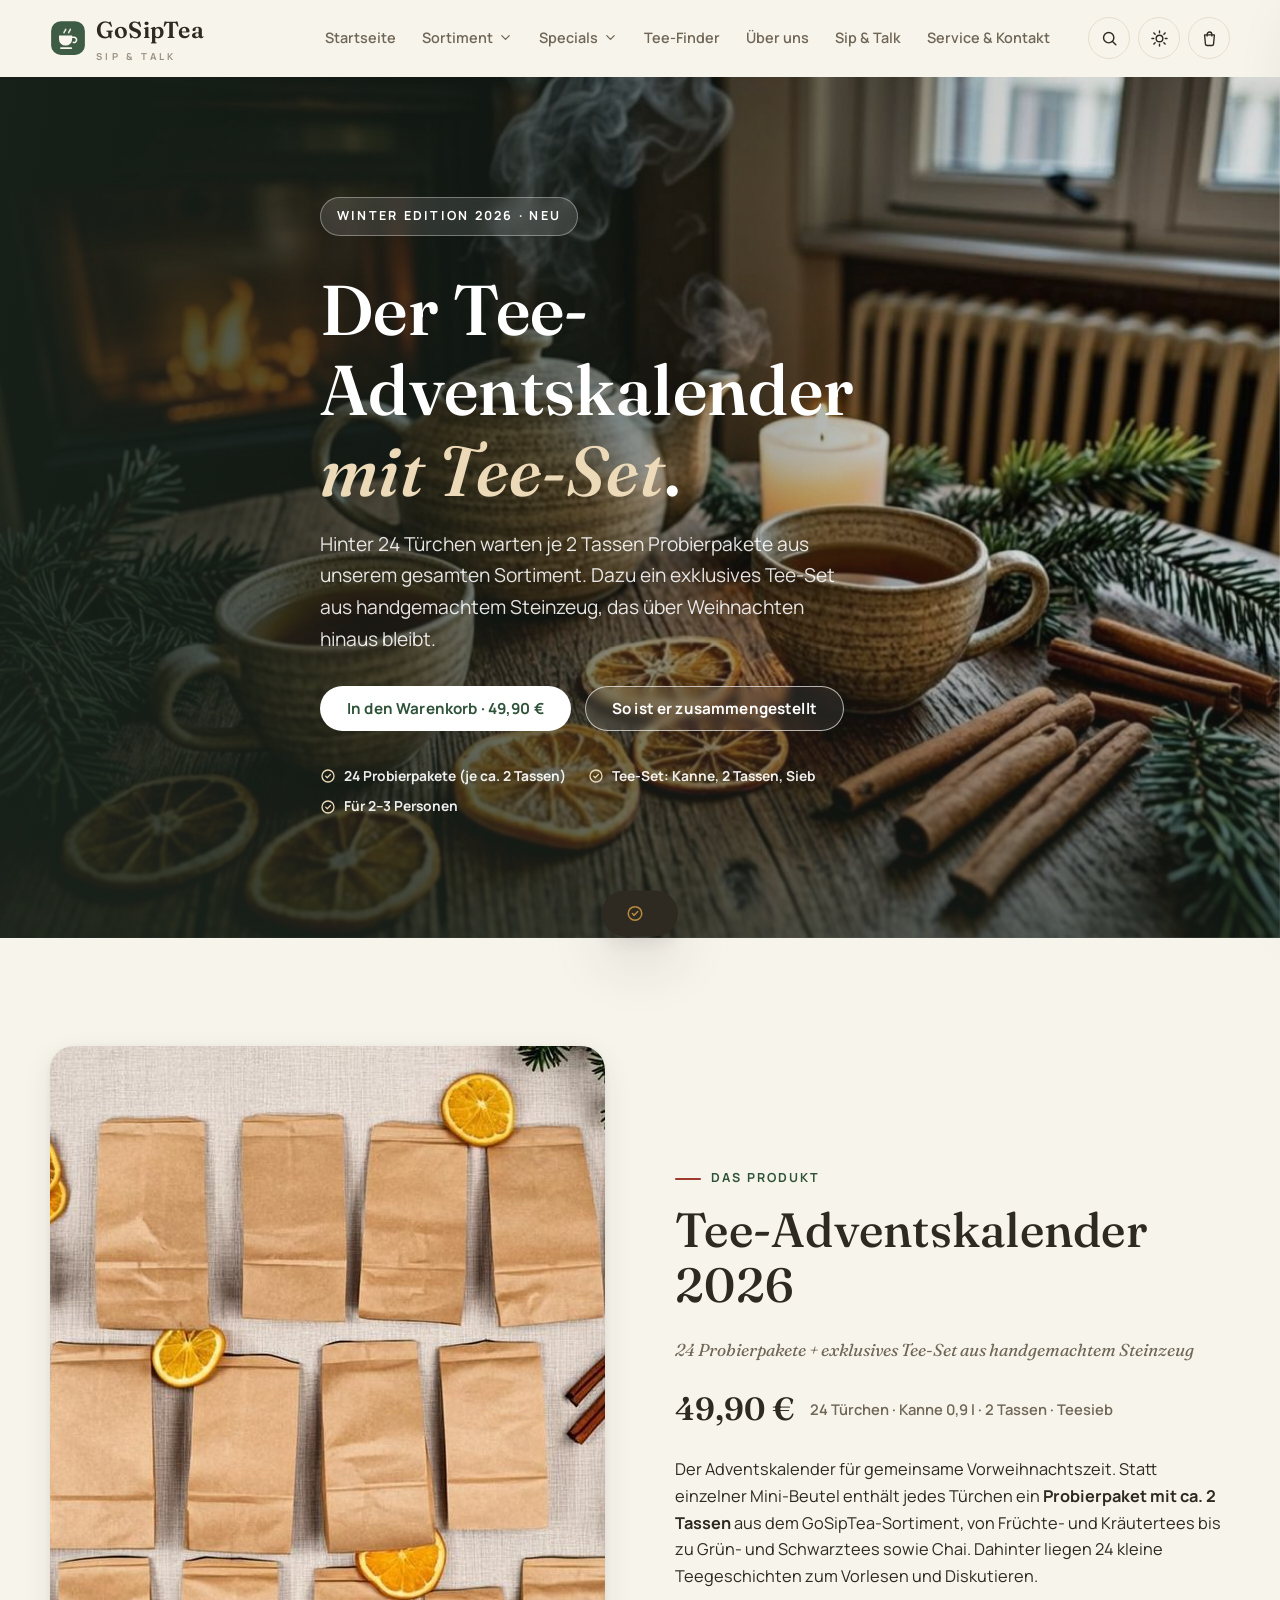
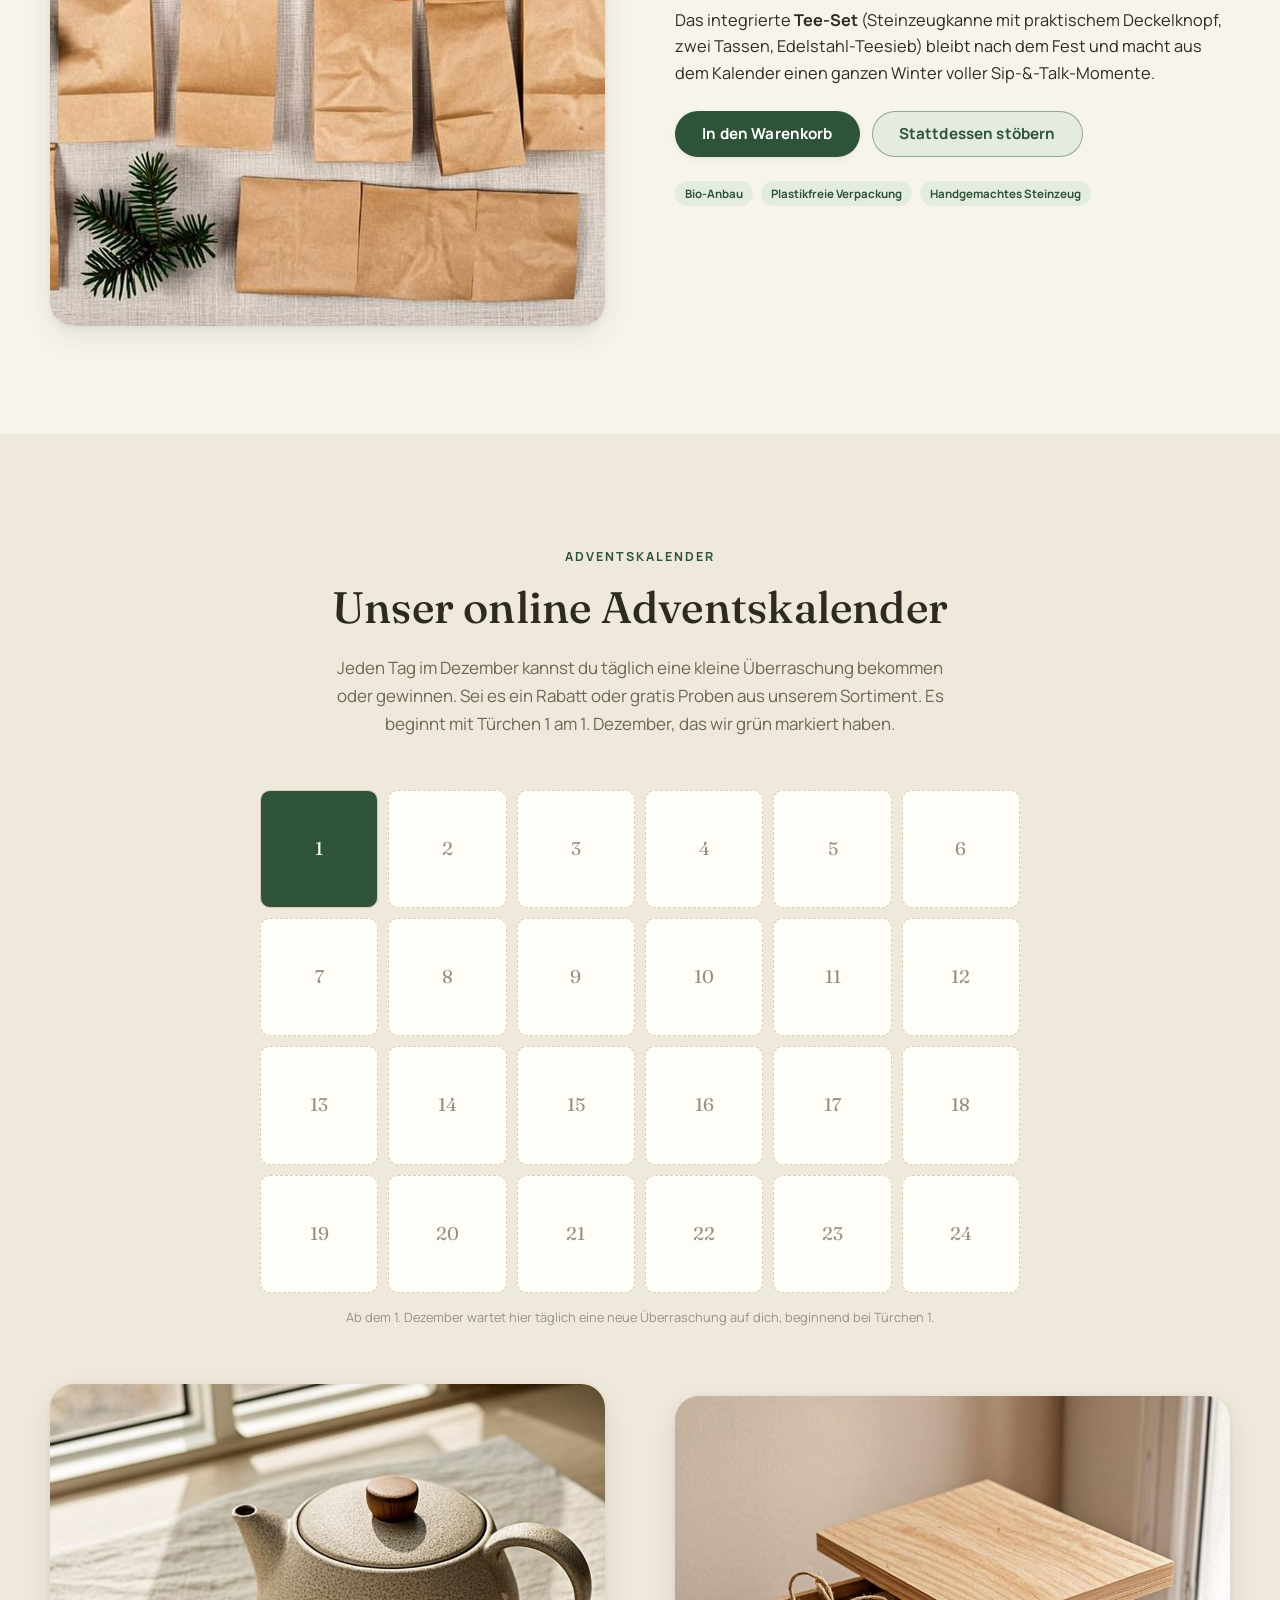
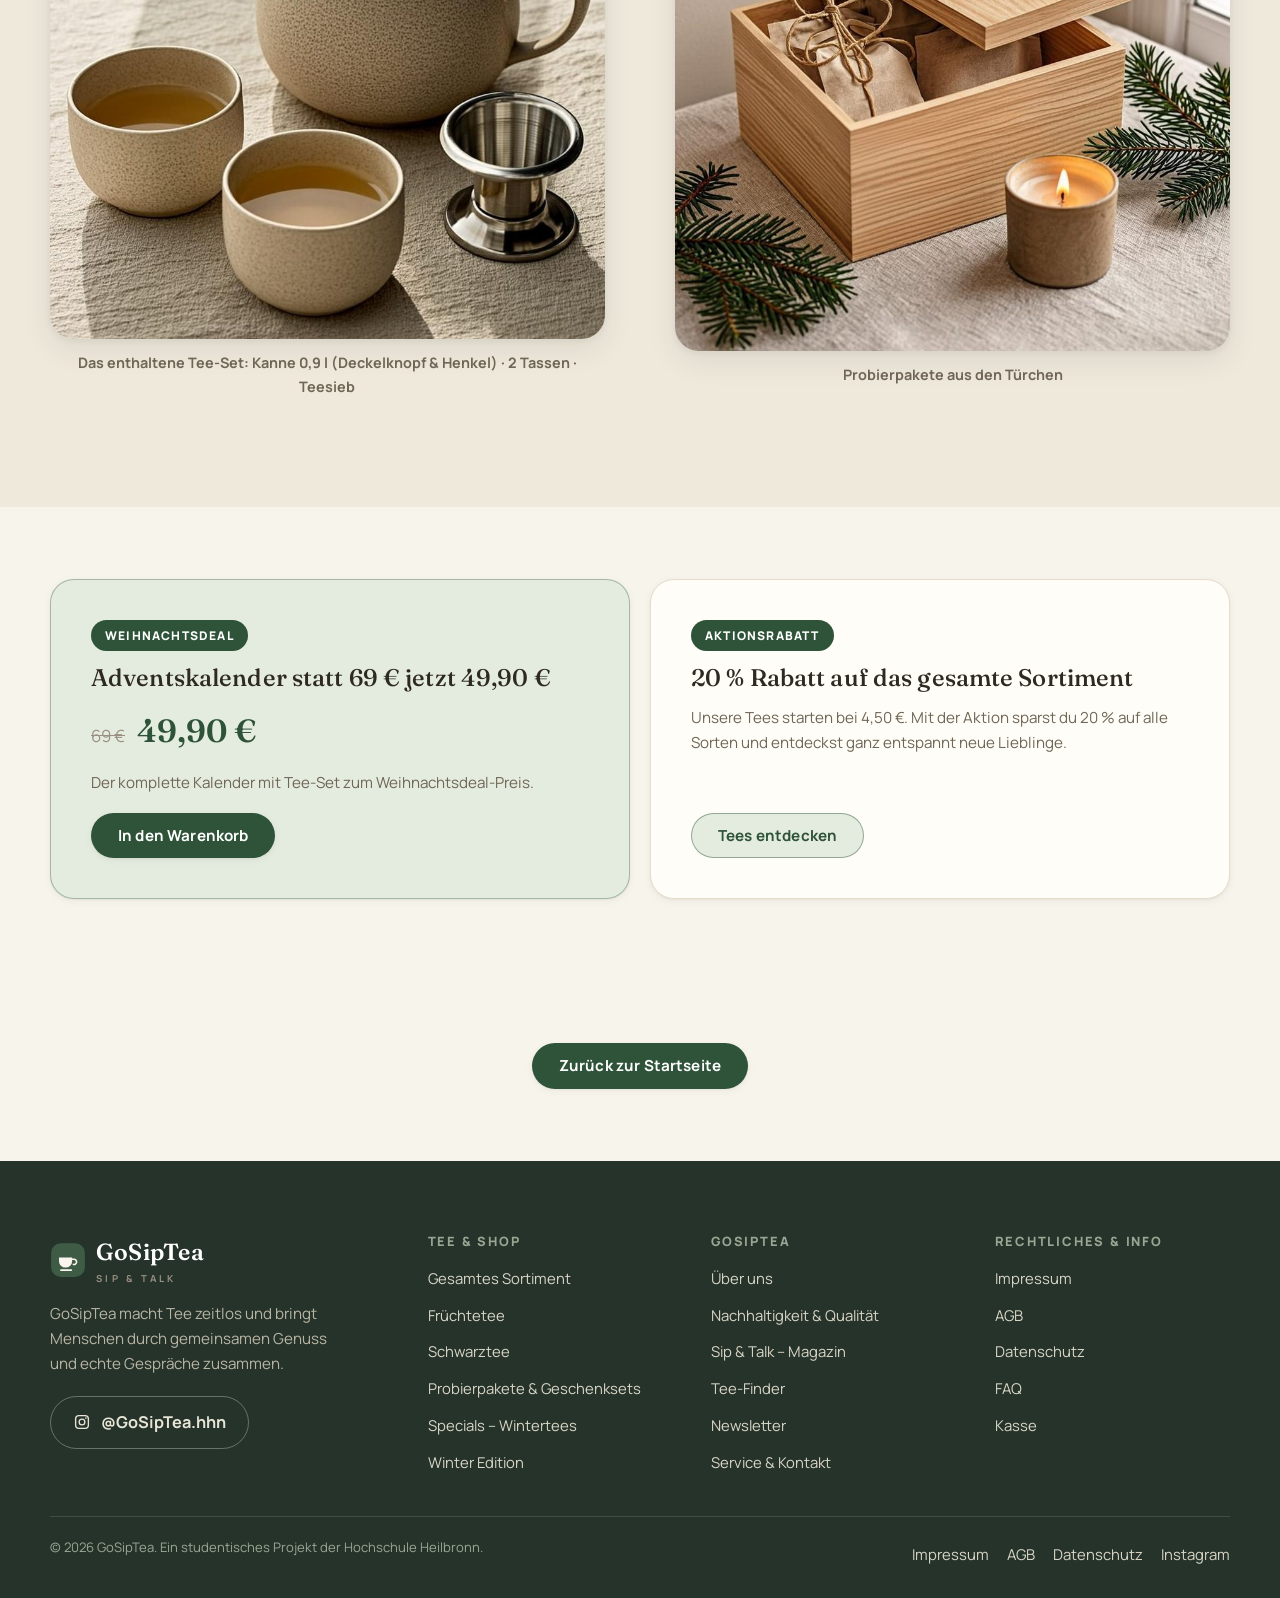
==== commit 41f4e2e8: "Feedback 17.11.: genereller 20%-Rabatt statt Studentenrabatt, Demo/Beispiel-Texte entfernt, Sternche" ====
--- a/christmas/index.html
+++ b/christmas/index.html
@@ -4,14 +4,14 @@
 <meta charset="UTF-8">
 <meta name="viewport" content="width=device-width, initial-scale=1.0">
 <title>Winter Edition – Tee-Adventskalender 2026 mit Tee-Set | GoSipTea</title>
-<meta name="description" content="Der GoSipTea Tee-Adventskalender 2026: 24 Probierpakete aus dem gesamten Sortiment plus exklusives Tee-Set aus Steinzeug – im Weihnachtsdeal für 49,90 €. Demo-Projekt, kein echter Kauf möglich.">
+<meta name="description" content="Der GoSipTea Tee-Adventskalender 2026: 24 Probierpakete aus dem gesamten Sortiment plus exklusives Tee-Set aus Steinzeug im Weihnachtsdeal für 49,90 €. Unser online Adventskalender startet am 1. Dezember.">
 <meta name="robots" content="index,follow">
 <link rel="canonical" href="https://gamerio2904.github.io/GoSipTea/christmas/index.html">
 <meta name="theme-color" content="#2e5339">
 <meta property="og:type" content="website">
 <meta property="og:site_name" content="GoSipTea">
 <meta property="og:title" content="Winter Edition – Tee-Adventskalender 2026 mit Tee-Set | GoSipTea">
-<meta property="og:description" content="24 Türchen voller Teemomente: 24 Probierpakete + exklusives GoSipTea Tee-Set. Weihnachtsdeal: 49,90 €. Studentisches Demo-Projekt.">
+<meta property="og:description" content="Unser online Adventskalender: 24 Türchen mit täglichen Überraschungen. Dazu 24 Probierpakete + exklusives GoSipTea Tee-Set im Weihnachtsdeal für 49,90 €.">
 <meta property="og:url" content="https://gamerio2904.github.io/GoSipTea/christmas/index.html">
 <meta property="og:image" content="https://gamerio2904.github.io/GoSipTea/assets/img/xmas/advent.jpg">
 <meta property="og:locale" content="de_DE">
@@ -20,9 +20,9 @@
 <link rel="preconnect" href="https://fonts.googleapis.com">
 <link rel="preconnect" href="https://fonts.gstatic.com" crossorigin>
 <link href="https://fonts.googleapis.com/css2?family=Fraunces:ital,opsz,wght@0,9..144,300..700;1,9..144,300..700&amp;family=Manrope:wght@400..800&amp;display=swap" rel="stylesheet">
-<link rel="stylesheet" href="../css/styles.css">
+<link rel="stylesheet" href="../css/styles.css?v=7">
 <script type="application/ld+json">
-{"@context":"https://schema.org","@type":"Product","name":"Tee-Adventskalender 2026","description":"Ein Adventskalender mit 24 Probierpaketen aus dem gesamten GoSipTea-Sortiment plus exklusivem Tee-Set (Steinzeugkanne, 2 Tassen, Teesieb). Fiktives studentisches Projekt.","image":"https://gamerio2904.github.io/GoSipTea/assets/img/xmas/advent.jpg","brand":{"@type":"Brand","name":"GoSipTea"},"offers":{"@type":"Offer","price":"49.90","priceCurrency":"EUR","availability":"https://schema.org/InStock","url":"https://gamerio2904.github.io/GoSipTea/christmas/index.html"}}
+{"@context":"https://schema.org","@type":"Product","name":"Tee-Adventskalender 2026","description":"Unser online Adventskalender: 24 Probierpakete aus dem gesamten GoSipTea-Sortiment plus exklusivem Tee-Set (Steinzeugkanne, 2 Tassen, Teesieb). Jeden Tag im Dezember eine kleine Überraschung.","image":"https://gamerio2904.github.io/GoSipTea/assets/img/xmas/advent.jpg","brand":{"@type":"Brand","name":"GoSipTea"},"offers":{"@type":"Offer","price":"49.90","priceCurrency":"EUR","availability":"https://schema.org/InStock","url":"https://gamerio2904.github.io/GoSipTea/christmas/index.html"}}
 </script>
 </head>
 <body class="christmas" data-prefix="../">
@@ -32,7 +32,7 @@
   <div class="container header-inner">
     <a class="logo" href="../index.html" aria-label="GoSipTea – Startseite">
       <svg class="logo__mark" viewBox="0 0 48 48" aria-hidden="true"><rect x="1.5" y="1.5" width="45" height="45" rx="13" fill="#3e5c45"/><path d="M13 20.5h16.5v5A8.6 8.6 0 0 1 20.9 34h-.3a8.6 8.6 0 0 1-8.6-8.5v-5z" fill="#faf6ef"/><path d="M29.5 23h2.6a3.5 3.5 0 1 1-.95 6.9" fill="none" stroke="#faf6ef" stroke-width="2.1" stroke-linecap="round"/><path d="M14.5 37.5h14" stroke="#faf6ef" stroke-width="2.1" stroke-linecap="round"/><path d="M18.7 17c0-2.2 2.2-2.4 2.2-4.6M24.9 17c0-2.2 2.2-2.4 2.2-4.6" fill="none" stroke="#faf6ef" stroke-width="2.1" stroke-linecap="round" opacity=".92"/></svg>
-      <span>GoSipTea<small>Winter Edition</small></span>
+      <span>GoSipTea<small>Sip &amp; Talk</small></span>
     </a>
     <nav class="nav" aria-label="Hauptnavigation">
       <a href="../index.html">Startseite</a>
@@ -40,8 +40,8 @@
         <a href="../sortiment.html" class="nav__parent" aria-haspopup="true" aria-expanded="false">Sortiment<svg class="chev" viewBox="0 0 24 24" fill="none" stroke="currentColor" stroke-width="2" stroke-linecap="round" stroke-linejoin="round" aria-hidden="true"><path d="M6 9l6 6 6-6"/></svg></a>
         <ul class="nav__sub">
           <li><a href="../sortiment.html">Alle Tees ansehen</a></li>
-          <li><a href="../fruechtetee.html">Früchtetee – Entdeckerseite</a></li>
-          <li><a href="../schwarztee.html">Schwarztee – Entdeckerseite</a></li>
+          <li><a href="../fruechtetee.html">Früchtetee entdecken</a></li>
+          <li><a href="../schwarztee.html">Schwarztee entdecken</a></li>
           <li><a href="../sortiment.html?cat=kraeutertee">Kräutertee</a></li>
           <li><a href="../sortiment.html?cat=gruentee">Grüntee</a></li>
           <li><a href="../sortiment.html?cat=chai">Gewürztee &amp; Chai</a></li>
@@ -100,7 +100,7 @@
   </form>
   <ul>
     <li><a href="../index.html">Startseite</a></li>
-    <li><a href="../sortiment.html">Sortiment – alle Tees</a></li>
+    <li><a href="../sortiment.html">Sortiment, alle Tees</a></li>
     <li class="mnav-head">Specials</li>
     <li><ul class="mnav-sub">
       <li><a href="index.html">Winter Edition – Adventskalender</a></li>
@@ -138,9 +138,9 @@
   <div class="container hero__content">
     <p class="hero__eyebrow">Winter Edition 2026 · Neu</p>
     <h1 class="hero__title">Der Tee-Adventskalender <em>mit Tee-Set</em>.</h1>
-    <p class="hero__sub">Ein Kalender – und mehr: Hinter 24 Türchen warten je 2 Tassen Probierpakete aus unserem gesamten Sortiment. Dazu ein exklusives GoSipTea-Tee-Set aus handgemachtem Steinzeug, das über Weihnachten hinaus bleibt.</p>
+    <p class="hero__sub">Hinter 24 Türchen warten je 2 Tassen Probierpakete aus unserem gesamten Sortiment. Dazu ein exklusives Tee-Set aus handgemachtem Steinzeug, das über Weihnachten hinaus bleibt.</p>
     <div class="hero__cta">
-      <button type="button" class="btn btn--light" data-add="tee-adventskalender-2026">In den Warenkorb (Demo) · 49,90 €</button>
+      <button type="button" class="btn btn--light" data-add="tee-adventskalender-2026">In den Warenkorb · 49,90 €</button>
       <a class="btn btn--outline-light" href="#inhalt">So ist er zusammengestellt</a>
     </div>
     <div class="hero__chips">
@@ -166,50 +166,49 @@
           <span class="detail__price">49,90 €</span>
           <span class="detail__size">24 Türchen · Kanne 0,9 l · 2 Tassen · Teesieb</span>
         </div>
-        <p>Der Adventskalender für gemeinsame Vorweihnachtszeit: Statt einzelner Mini-Beutel enthält jedes Türchen ein <strong>Probierpaket mit ca. 2 Tassen</strong> aus dem GoSipTea-Sortiment – Früchte-, Kräuter-, Grün- und Schwarztees sowie Chai. Dahinter: 24 kleine Teegeschichten zum Vorlesen und Diskutieren.</p>
-        <p>Das integrierte <strong>Tee-Set</strong> (Steinzeugkanne mit praktischem Deckelknopf, zwei Tassen, Edelstahl-Teesieb) bleibt nach dem Fest – und macht aus dem Kalender einen ganzen Winter voller Sip-&amp;-Talk-Momente.</p>
+        <p>Der Adventskalender für gemeinsame Vorweihnachtszeit. Statt einzelner Mini-Beutel enthält jedes Türchen ein <strong>Probierpaket mit ca. 2 Tassen</strong> aus dem GoSipTea-Sortiment, von Früchte- und Kräutertees bis zu Grün- und Schwarztees sowie Chai. Dahinter liegen 24 kleine Teegeschichten zum Vorlesen und Diskutieren.</p>
+        <p>Das integrierte <strong>Tee-Set</strong> (Steinzeugkanne mit praktischem Deckelknopf, zwei Tassen, Edelstahl-Teesieb) bleibt nach dem Fest und macht aus dem Kalender einen ganzen Winter voller Sip-&amp;-Talk-Momente.</p>
         <div class="detail__cta">
-          <button type="button" class="btn btn--primary" data-add="tee-adventskalender-2026">In den Warenkorb (Demo)</button>
+          <button type="button" class="btn btn--primary" data-add="tee-adventskalender-2026">In den Warenkorb</button>
           <a class="btn btn--ghost" href="../sortiment.html">Stattdessen stöbern</a>
         </div>
         <div class="detail__trust">
-          <span class="tag">Bio-Anbau*</span><span class="tag">Plastikfreie Verpackung*</span><span class="tag">Handgemachtes Steinzeug</span>
+          <span class="tag">Bio-Anbau</span><span class="tag">Plastikfreie Verpackung</span><span class="tag">Handgemachtes Steinzeug</span>
         </div>
-        <p class="cert-note">* Fiktive Beispieldaten dieses studentischen Projekts – keine realen Zertifizierungen.</p>
-      </div>
-    </div>
-  </div>
-</section>
-
-<!-- Türchen-Abbildung (rein dekorativ, klar als solche gekennzeichnet) -->
+      </div>
+    </div>
+  </div>
+</section>
+
+<!-- Online Adventskalender -->
 <section class="section section--alt">
   <div class="container">
     <div class="sec-head sec-head--center">
-      <p class="eyebrow">Was drin steckt</p>
-      <h2 class="sec-title">24 Türchen – 24 Probierpakete</h2>
-      <p class="sec-lead">Ein Querschnitt durchs Sortiment: Früchtetees, Kräutertees, Grüntees, Schwarztees und Chai – plus kleine Teegeschichten hinter jedem Türchen. Die Zahlen 1–24 zeigen die Türchen-Reihenfolge.</p>
-    </div>
-    <div class="doors" aria-hidden="true">
+      <p class="eyebrow">Adventskalender</p>
+      <h2 class="sec-title">Unser online Adventskalender</h2>
+      <p class="sec-lead">Jeden Tag im Dezember kannst du täglich eine kleine Überraschung bekommen oder gewinnen. Sei es ein Rabatt oder gratis Proben aus unserem Sortiment. Es beginnt mit Türchen 1 am 1. Dezember, das wir grün markiert haben.</p>
+    </div>
+    <div class="doors">
       <i>1</i><i>2</i><i>3</i><i>4</i><i>5</i><i>6</i>
       <i>7</i><i>8</i><i>9</i><i>10</i><i>11</i><i>12</i>
       <i>13</i><i>14</i><i>15</i><i>16</i><i>17</i><i>18</i>
       <i>19</i><i>20</i><i>21</i><i>22</i><i>23</i><i>24</i>
     </div>
-    <p class="doors-caption">Abbildung des Kalenders – die Türchen sind Dekoration und nicht interaktiv.</p>
+    <p class="doors-caption">Ab dem 1. Dezember wartet hier täglich eine neue Überraschung auf dich, beginnend bei Türchen 1.</p>
     <div class="split" style="margin-top:56px">
       <div class="split__media reveal">
         <img src="../assets/img/xmas/winter-tee-set.jpg" alt="Das enthaltene Tee-Set: Steinzeugkanne mit Deckelknopf und Henkel, zwei Tassen und Teesieb" loading="lazy" style="border-radius:var(--radius-l);box-shadow:var(--shadow-m)">
         <div style="text-align:center;margin-top:12px;font-weight:700;color:var(--ink-soft);font-size:.9rem">Das enthaltene Tee-Set: Kanne 0,9 l (Deckelknopf &amp; Henkel) · 2 Tassen · Teesieb</div>
       </div>
       <div class="split__media reveal reveal-d1">
-        <img src="../assets/img/xmas/festtags-probierpaket.jpg" alt="Beispielhafte Probierpakete aus dem Kalender" loading="lazy" style="border-radius:var(--radius-l);box-shadow:var(--shadow-m)">
-        <div style="text-align:center;margin-top:12px;font-weight:700;color:var(--ink-soft);font-size:.9rem">Beispielhafte Probierpakete aus den Türchen</div>
-      </div>
-    </div>
-  </div>
-</section>
-
-<!-- Deals: Studentenrabatt -->
+        <img src="../assets/img/xmas/festtags-probierpaket.jpg" alt="Probierpakete aus dem Kalender" loading="lazy" style="border-radius:var(--radius-l);box-shadow:var(--shadow-m)">
+        <div style="text-align:center;margin-top:12px;font-weight:700;color:var(--ink-soft);font-size:.9rem">Probierpakete aus den Türchen</div>
+      </div>
+    </div>
+  </div>
+</section>
+
+<!-- Deals -->
 <section class="section section--tight">
   <div class="container">
     <div class="deal-grid">
@@ -217,26 +216,22 @@
         <p class="deal-card__tag">Weihnachtsdeal</p>
         <h3>Adventskalender statt 69 € jetzt 49,90 €</h3>
         <p class="deal-card__price"><s>69 €</s><b>49,90 €</b></p>
-        <p class="deal-card__text">Der komplette Kalender mit Tee-Set zum Weihnachtsdeal-Preis (Beispielpreis im Demo-Shop).</p>
-        <button type="button" class="btn btn--primary" data-add="tee-adventskalender-2026">In den Warenkorb (Demo)</button>
+        <p class="deal-card__text">Der komplette Kalender mit Tee-Set zum Weihnachtsdeal-Preis.</p>
+        <button type="button" class="btn btn--primary" data-add="tee-adventskalender-2026">In den Warenkorb</button>
       </div>
       <div class="deal-card reveal is-in reveal-d1">
-        <p class="deal-card__tag">Studentenrabatt</p>
-        <h3>20 % für alle mit Studierenden-Ausweis</h3>
-        <p class="deal-card__text">Tees starten bei 4,50 € – Studierende erhalten im echten Betrieb zusätzlich 20 % Rabatt auf das gesamte Sortiment (Demo-Darstellung dieser Aktion).</p>
-        <a class="btn btn--ghost" href="../sortiment.html">Zum vergünstigten Sortiment</a>
-      </div>
-    </div>
-  </div>
-</section>
-
-<!-- Ehrlichkeits-Box -->
+        <p class="deal-card__tag">Aktionsrabatt</p>
+        <h3>20 % Rabatt auf das gesamte Sortiment</h3>
+        <p class="deal-card__text">Unsere Tees starten bei 4,50 €. Mit der Aktion sparst du 20 % auf alle Sorten und entdeckst ganz entspannt neue Lieblinge.</p>
+        <a class="btn btn--ghost" href="../sortiment.html">Tees entdecken</a>
+      </div>
+    </div>
+  </div>
+</section>
+
+<!-- Abschluss -->
 <section class="section section--tight">
   <div class="container container--narrow">
-    <div class="demo-banner reveal is-in">
-      <svg viewBox="0 0 24 24" fill="none" stroke="currentColor" stroke-width="1.8" stroke-linecap="round" aria-hidden="true"><circle cx="12" cy="12" r="9"/><path d="M12 11v5.5"/><circle cx="12" cy="7.8" r="1.15" fill="currentColor" stroke="none"/></svg>
-      <div><b>Winter Edition = Demo.</b><p>Dieser Adventskalender ist Teil eines fiktiven studentischen Projekts. Der „In den Warenkorb“-Button zeigt nur die Warenkorbfunktion – es findet kein echter Kauf statt, und es werden keine Zahlungsdaten abgefragt.</p></div>
-    </div>
     <div style="text-align:center">
       <a class="btn btn--primary" href="../index.html">Zurück zur Startseite</a>
     </div>
@@ -247,7 +242,7 @@
 
 <footer class="footer">
   <div class="container">
-    <div class="footer__grid" style="grid-template-columns:1.4fr 1fr 1fr">
+    <div class="footer__grid">
       <div>
         <a class="logo" href="../index.html">
           <svg class="logo__mark" viewBox="0 0 48 48" aria-hidden="true"><rect x="1.5" y="1.5" width="45" height="45" rx="13" fill="#3e5c45"/><path d="M13 20.5h16.5v5A8.6 8.6 0 0 1 20.9 34h-.3a8.6 8.6 0 0 1-8.6-8.5v-5z" fill="#faf6ef"/><path d="M29.5 23h2.6a3.5 3.5 0 1 1-.95 6.9" fill="none" stroke="#faf6ef" stroke-width="2.1" stroke-linecap="round"/><path d="M14.5 37.5h14" stroke="#faf6ef" stroke-width="2.1" stroke-linecap="round"/></svg>
@@ -257,7 +252,6 @@
         <a class="insta-handle" href="https://www.instagram.com/gosiptea.hhn" target="_blank" rel="noopener">
           <svg viewBox="0 0 24 24" fill="none" stroke="currentColor" stroke-width="1.8" stroke-linecap="round" aria-hidden="true" style="width:18px;height:18px"><rect x="3.5" y="3.5" width="17" height="17" rx="4.5"/><circle cx="12" cy="12" r="3.8"/><circle cx="17.2" cy="6.8" r="1.1" fill="currentColor" stroke="none"/></svg>
           @GoSipTea.hhn</a>
-        <p class="footer__demo"><strong>Demo-Hinweis:</strong> Fiktives studentisches Projekt der Hochschule Heilbronn. Keine Bestellungen, keine Zahlungen, alle Daten Beispiele.</p>
       </div>
       <div>
         <h4>Tee &amp; Shop</h4>
@@ -267,22 +261,33 @@
           <li><a href="../schwarztee.html">Schwarztee</a></li>
           <li><a href="../sortiment.html?cat=sets">Probierpakete &amp; Geschenksets</a></li>
           <li><a href="../sortiment.html?cat=specials">Specials – Wintertees</a></li>
-          <li><a href="index.html">Winter Edition – Adventskalender</a></li>
+          <li><a href="index.html">Winter Edition</a></li>
+        </ul>
+      </div>
+      <div>
+        <h4>GoSipTea</h4>
+        <ul>
+          <li><a href="../ueber-uns.html">Über uns</a></li>
+          <li><a href="../nachhaltigkeit.html">Nachhaltigkeit &amp; Qualität</a></li>
+          <li><a href="../sip-talk.html">Sip &amp; Talk – Magazin</a></li>
+          <li><a href="../index.html#tee-finder">Tee-Finder</a></li>
+          <li><a href="../index.html#newsletter">Newsletter</a></li>
+          <li><a href="../service.html">Service &amp; Kontakt</a></li>
         </ul>
       </div>
       <div>
         <h4>Rechtliches &amp; Info</h4>
         <ul>
           <li><a href="../impressum.html">Impressum</a></li>
-          <li><a href="../agb.html">AGB (Demo)</a></li>
-          <li><a href="../datenschutz.html">Datenschutz (Demo)</a></li>
+          <li><a href="../agb.html">AGB</a></li>
+          <li><a href="../datenschutz.html">Datenschutz</a></li>
           <li><a href="../service.html#faq">FAQ</a></li>
-          <li><a href="../kasse.html">Demo-Checkout</a></li>
+          <li><a href="../kasse.html">Kasse</a></li>
         </ul>
       </div>
     </div>
     <div class="footer__bottom">
-      <p>© <span id="year">2026</span> GoSipTea – studentisches Projekt, Hochschule Heilbronn. Alle Preise &amp; Inhalte fiktiv.</p>
+      <p>© <span id="year">2026</span> GoSipTea. Ein studentisches Projekt der Hochschule Heilbronn.</p>
       <ul>
         <li><a href="../impressum.html">Impressum</a></li>
         <li><a href="../agb.html">AGB</a></li>
@@ -294,7 +299,7 @@
 </footer>
 
 <div class="cart-overlay" id="cart-overlay"></div>
-<aside class="cart-drawer" id="cart-drawer" aria-hidden="true" aria-label="Warenkorb (Demo)">
+<aside class="cart-drawer" id="cart-drawer" aria-hidden="true" aria-label="Warenkorb">
   <div class="cart-drawer__head"><h2>Dein Warenkorb</h2>
     <button type="button" class="icon-btn cart-drawer__close" aria-label="Warenkorb schließen">
       <svg viewBox="0 0 24 24" fill="none" stroke="currentColor" stroke-width="2" stroke-linecap="round" aria-hidden="true"><path d="M6 6l12 12M18 6L6 18"/></svg>
@@ -302,11 +307,10 @@
   </div>
   <div class="cart-drawer__body" id="cart-lines"></div>
   <div class="cart-drawer__foot">
-    <p class="cart-demo"><svg viewBox="0 0 24 24" fill="none" stroke="currentColor" stroke-width="1.8" stroke-linecap="round" aria-hidden="true" style="width:16px;height:16px"><circle cx="12" cy="12" r="9"/><path d="M12 11v5.5"/><circle cx="12" cy="7.8" r="1.15" fill="currentColor" stroke="none"/></svg><span><strong>Demo-Shop:</strong> Es findet kein echter Kauf statt. Keine Zahlungsdaten werden abgefragt oder gespeichert.</span></p>
     <div class="cart-sum"><span>Zwischensumme</span><b id="cart-subtotal">0 €</b></div>
-    <p class="cart-note" id="cart-shipping-note">Beispiel-Versand: kostenlos ab 30 €.</p>
-    <div class="cart-sum"><span>Gesamt (Beispiel)</span><b id="cart-total" style="font-family:var(--font-display);font-size:1.25rem;font-weight:600">0 €</b></div>
-    <button type="button" class="btn btn--primary btn--block" id="cart-checkout">Zum Demo-Checkout</button>
+    <p class="cart-note" id="cart-shipping-note">Versand: kostenlos ab 30 €.</p>
+    <div class="cart-sum"><span>Gesamt</span><b id="cart-total" style="font-family:var(--font-display);font-size:1.25rem;font-weight:600">0 €</b></div>
+    <button type="button" class="btn btn--primary btn--block" id="cart-checkout">Zur Kasse</button>
   </div>
 </aside>
 <button type="button" class="to-top" id="to-top" aria-label="Nach oben scrollen">
@@ -317,8 +321,8 @@
   <span></span>
 </div>
 
-<script src="../js/products.js?v=6" defer></script>
-<script src="../js/main.js?v=6" defer></script>
-<script src="../js/cart.js?v=6" defer></script>
+<script src="../js/products.js?v=7" defer></script>
+<script src="../js/main.js?v=7" defer></script>
+<script src="../js/cart.js?v=7" defer></script>
 </body>
 </html>
--- a/css/styles.css
+++ b/css/styles.css
@@ -770,11 +770,10 @@
   align-items: flex-start; gap: 12px;
 }
 .deal-card__tag {
-  padding: 6px 14px; border-radius: 999px; background: var(--accent); color: #fff;
+  padding: 6px 14px; border-radius: 999px; background: var(--brand); color: #fff;
   font-size: 0.75rem; font-weight: 800; letter-spacing: 0.1em; text-transform: uppercase; margin: 0;
 }
 .deal-card--xmas { background: var(--brand-soft); border-color: color-mix(in srgb, var(--brand) 35%, transparent); }
-.deal-card--xmas .deal-card__tag { background: var(--brand); }
 .deal-card h3 { font-size: clamp(1.2rem, 2vw, 1.5rem); margin: 0; }
 .deal-card__price { display: flex; align-items: baseline; gap: 12px; margin: 0; }
 .deal-card__price s { color: var(--ink-faint); font-size: 1.05rem; }
@@ -801,8 +800,8 @@
   border-radius: 10px; background: var(--surface); border: 1.5px dashed var(--line-strong);
   font-family: var(--font-display); font-size: 1.15rem; color: var(--ink-faint); font-style: normal;
 }
-.doors i:last-child { background: var(--brand); border-style: solid; color: #fff; }
-[data-theme="dark"] .doors i:last-child { color: #1d231e; }
+.doors i:first-child { background: var(--brand); border-style: solid; color: #fff; }
+[data-theme="dark"] .doors i:first-child { color: #1d231e; }
 .doors-caption { text-align: center; font-size: 0.8rem; color: var(--ink-faint); margin-top: 14px; }
 
 /* ---------- 28. Toast ------------------------------------------------------------------------------------- */
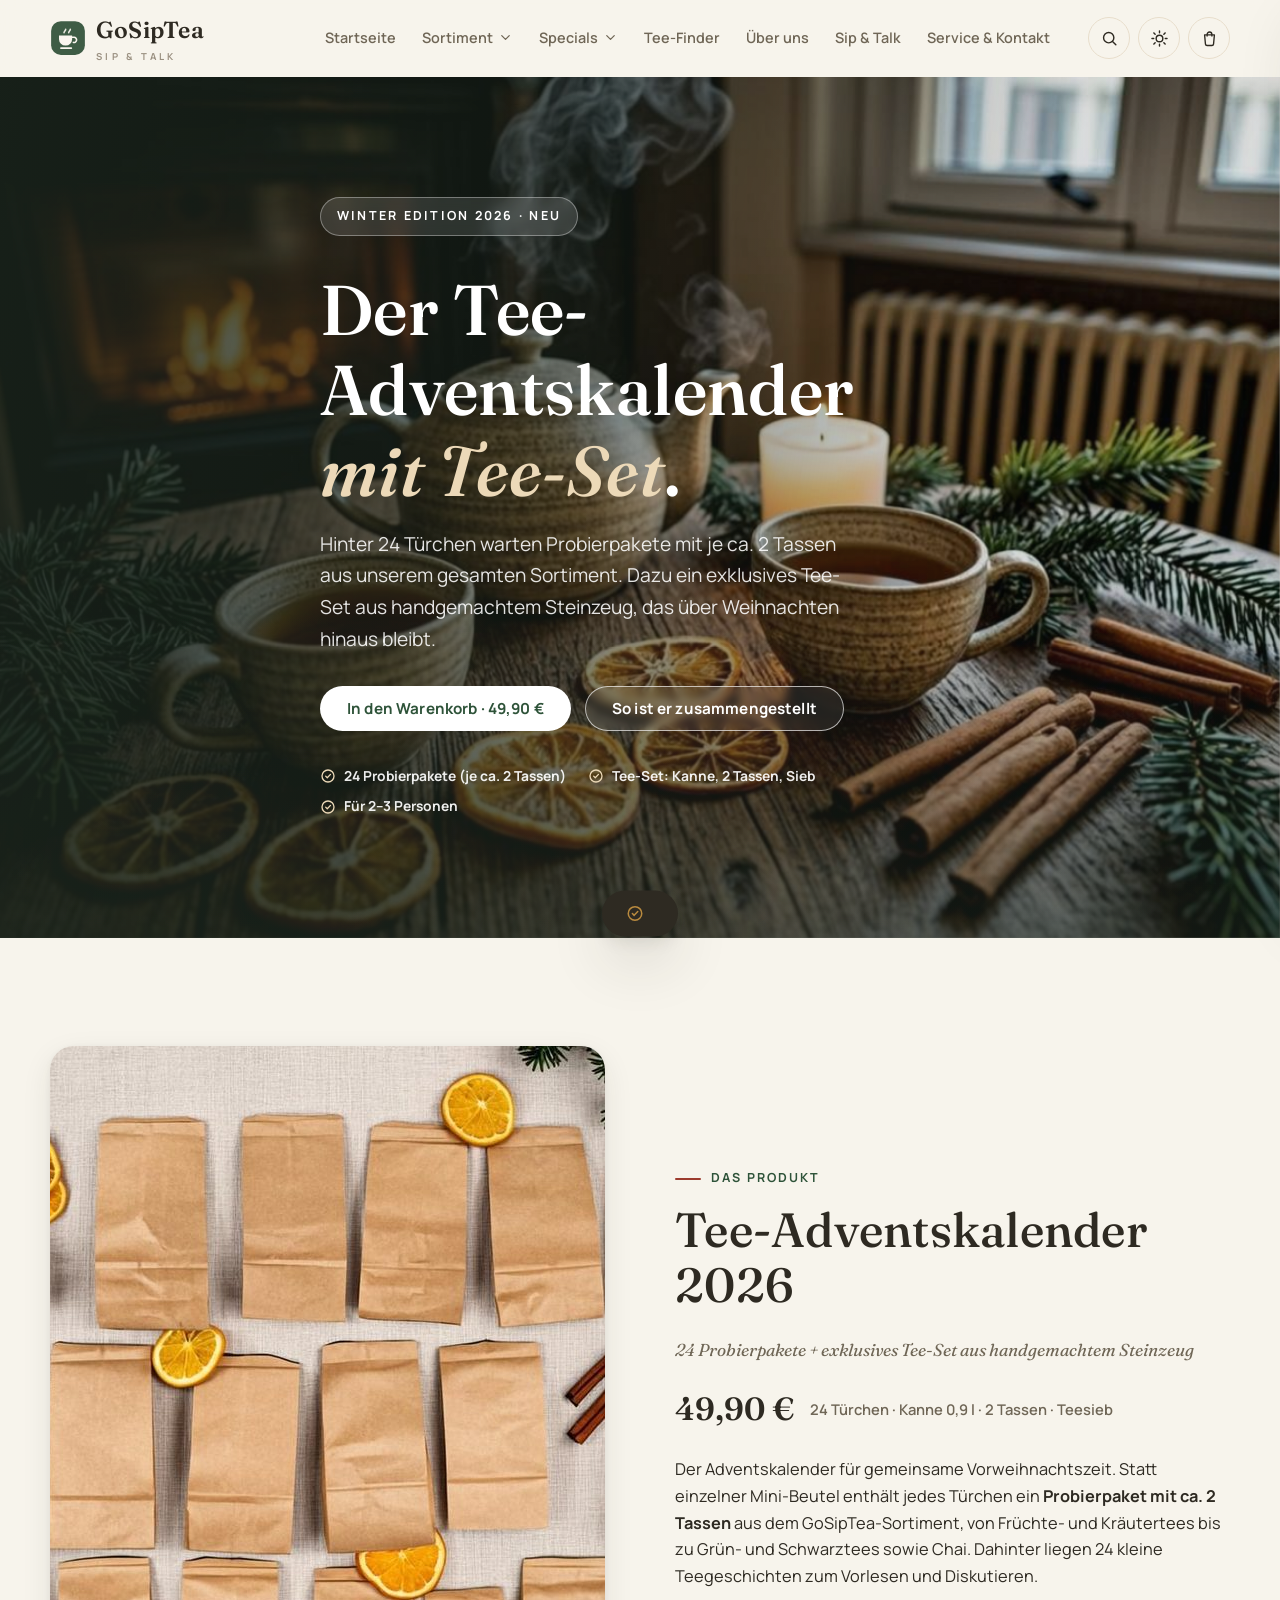
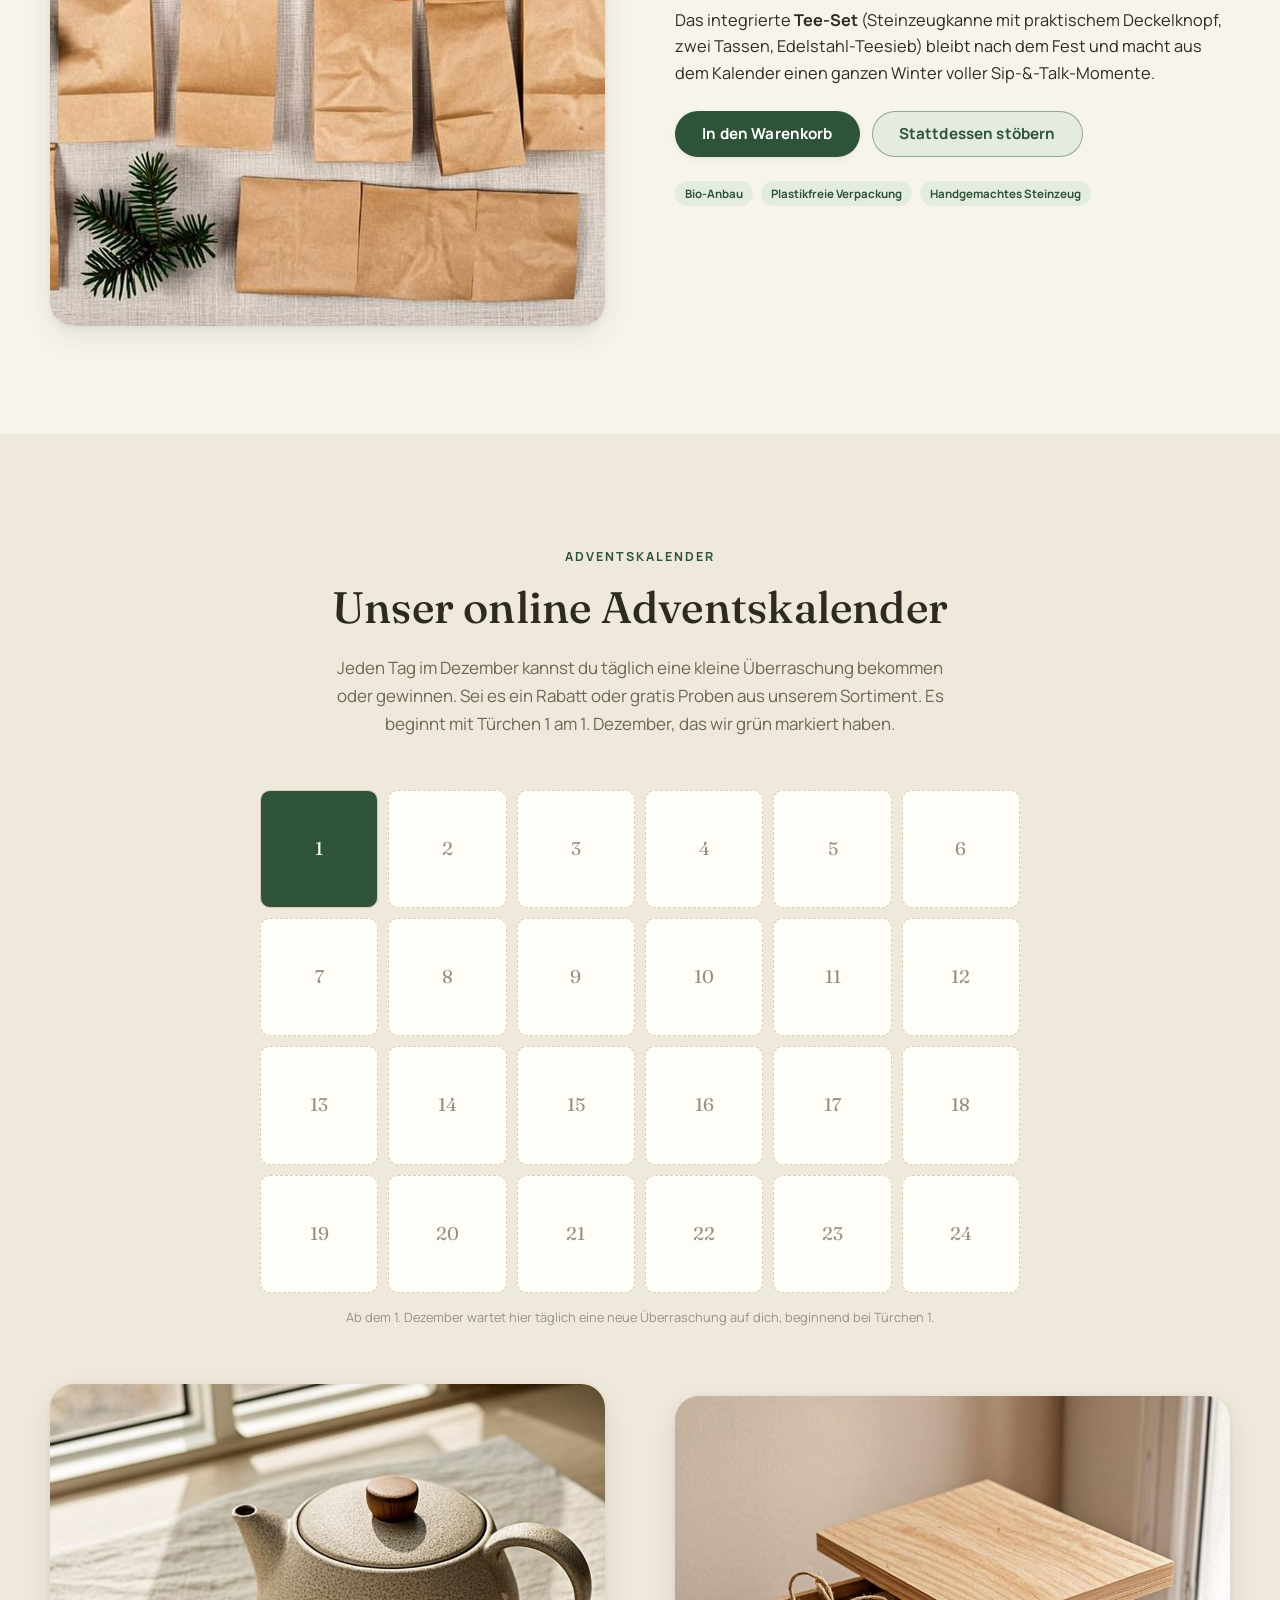
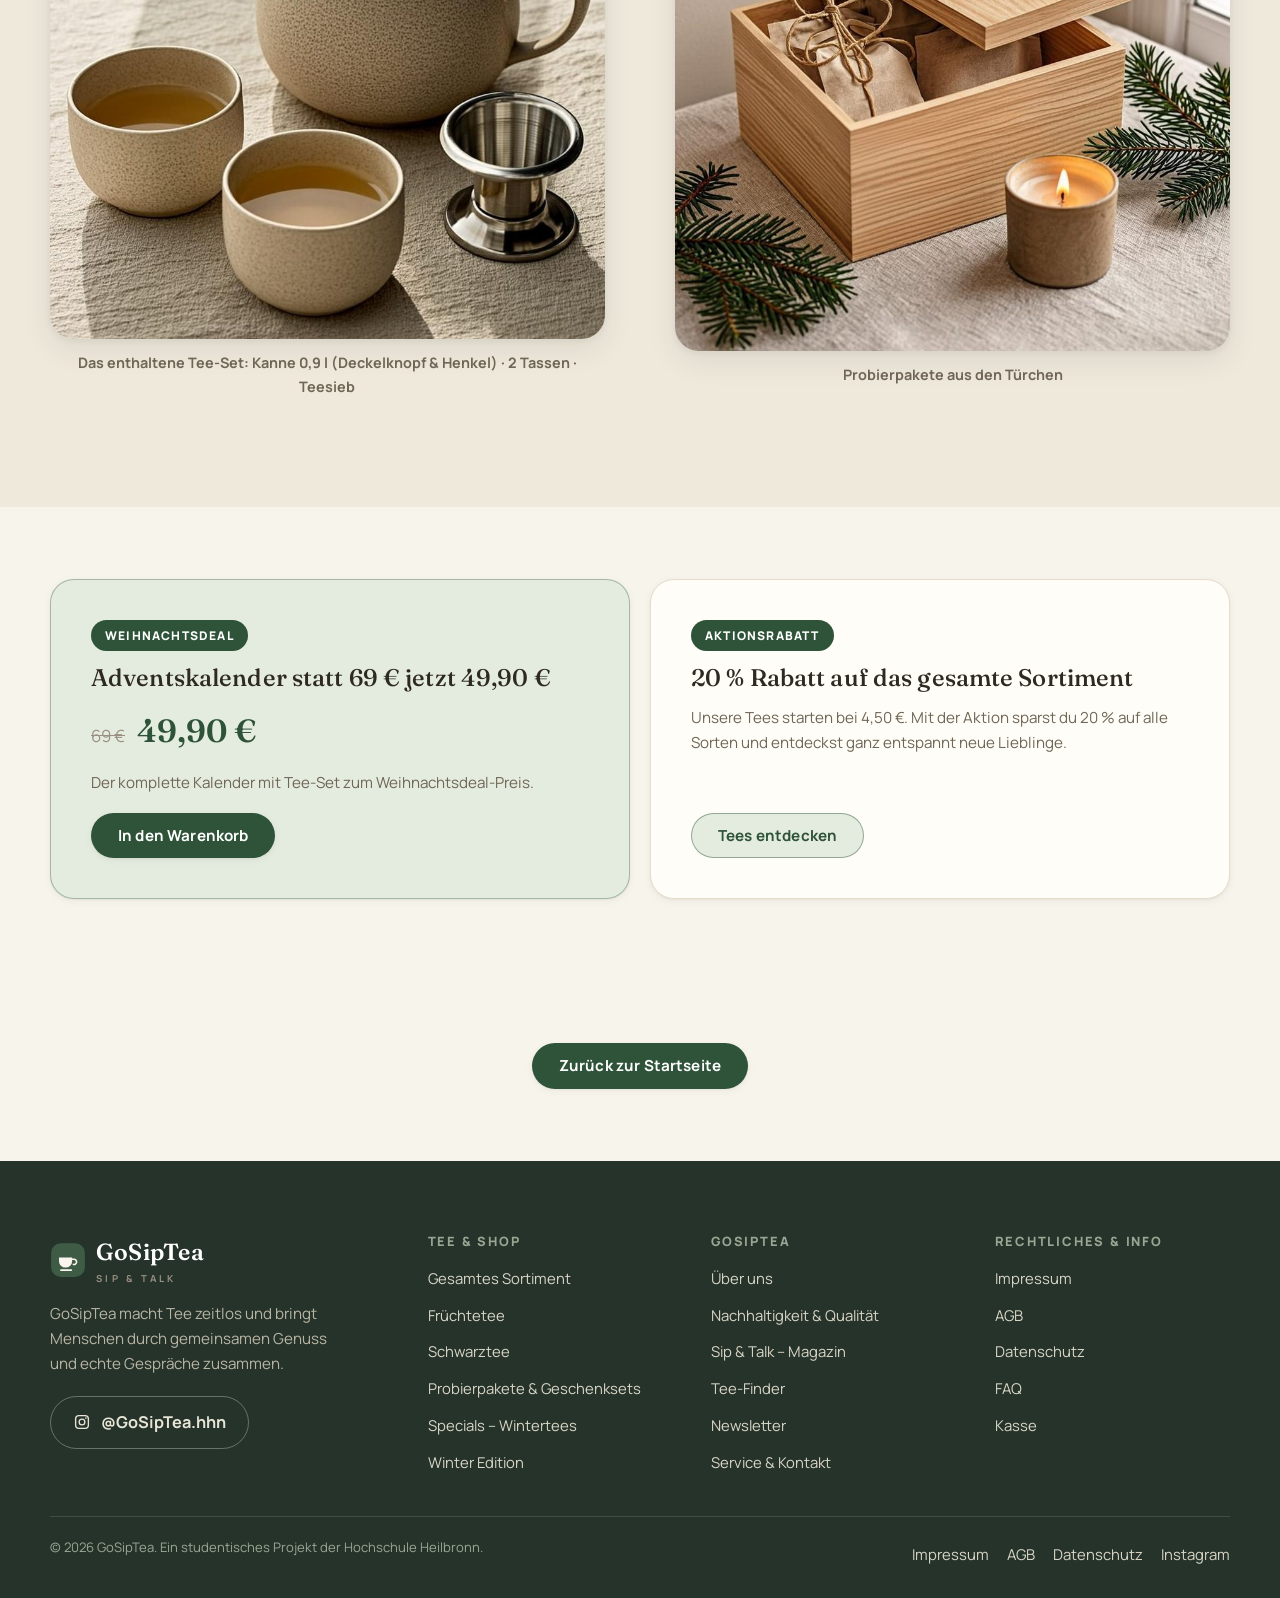
==== commit 3f1748a3: "QA final: Kasse-Blocklauf bei leerem/fülligem Warenkorb geprüft, Filter-Reset verifiziert, Winter-He" ====
--- a/christmas/index.html
+++ b/christmas/index.html
@@ -138,7 +138,7 @@
   <div class="container hero__content">
     <p class="hero__eyebrow">Winter Edition 2026 · Neu</p>
     <h1 class="hero__title">Der Tee-Adventskalender <em>mit Tee-Set</em>.</h1>
-    <p class="hero__sub">Hinter 24 Türchen warten je 2 Tassen Probierpakete aus unserem gesamten Sortiment. Dazu ein exklusives Tee-Set aus handgemachtem Steinzeug, das über Weihnachten hinaus bleibt.</p>
+    <p class="hero__sub">Hinter 24 Türchen warten Probierpakete mit je ca. 2 Tassen aus unserem gesamten Sortiment. Dazu ein exklusives Tee-Set aus handgemachtem Steinzeug, das über Weihnachten hinaus bleibt.</p>
     <div class="hero__cta">
       <button type="button" class="btn btn--light" data-add="tee-adventskalender-2026">In den Warenkorb · 49,90 €</button>
       <a class="btn btn--outline-light" href="#inhalt">So ist er zusammengestellt</a>
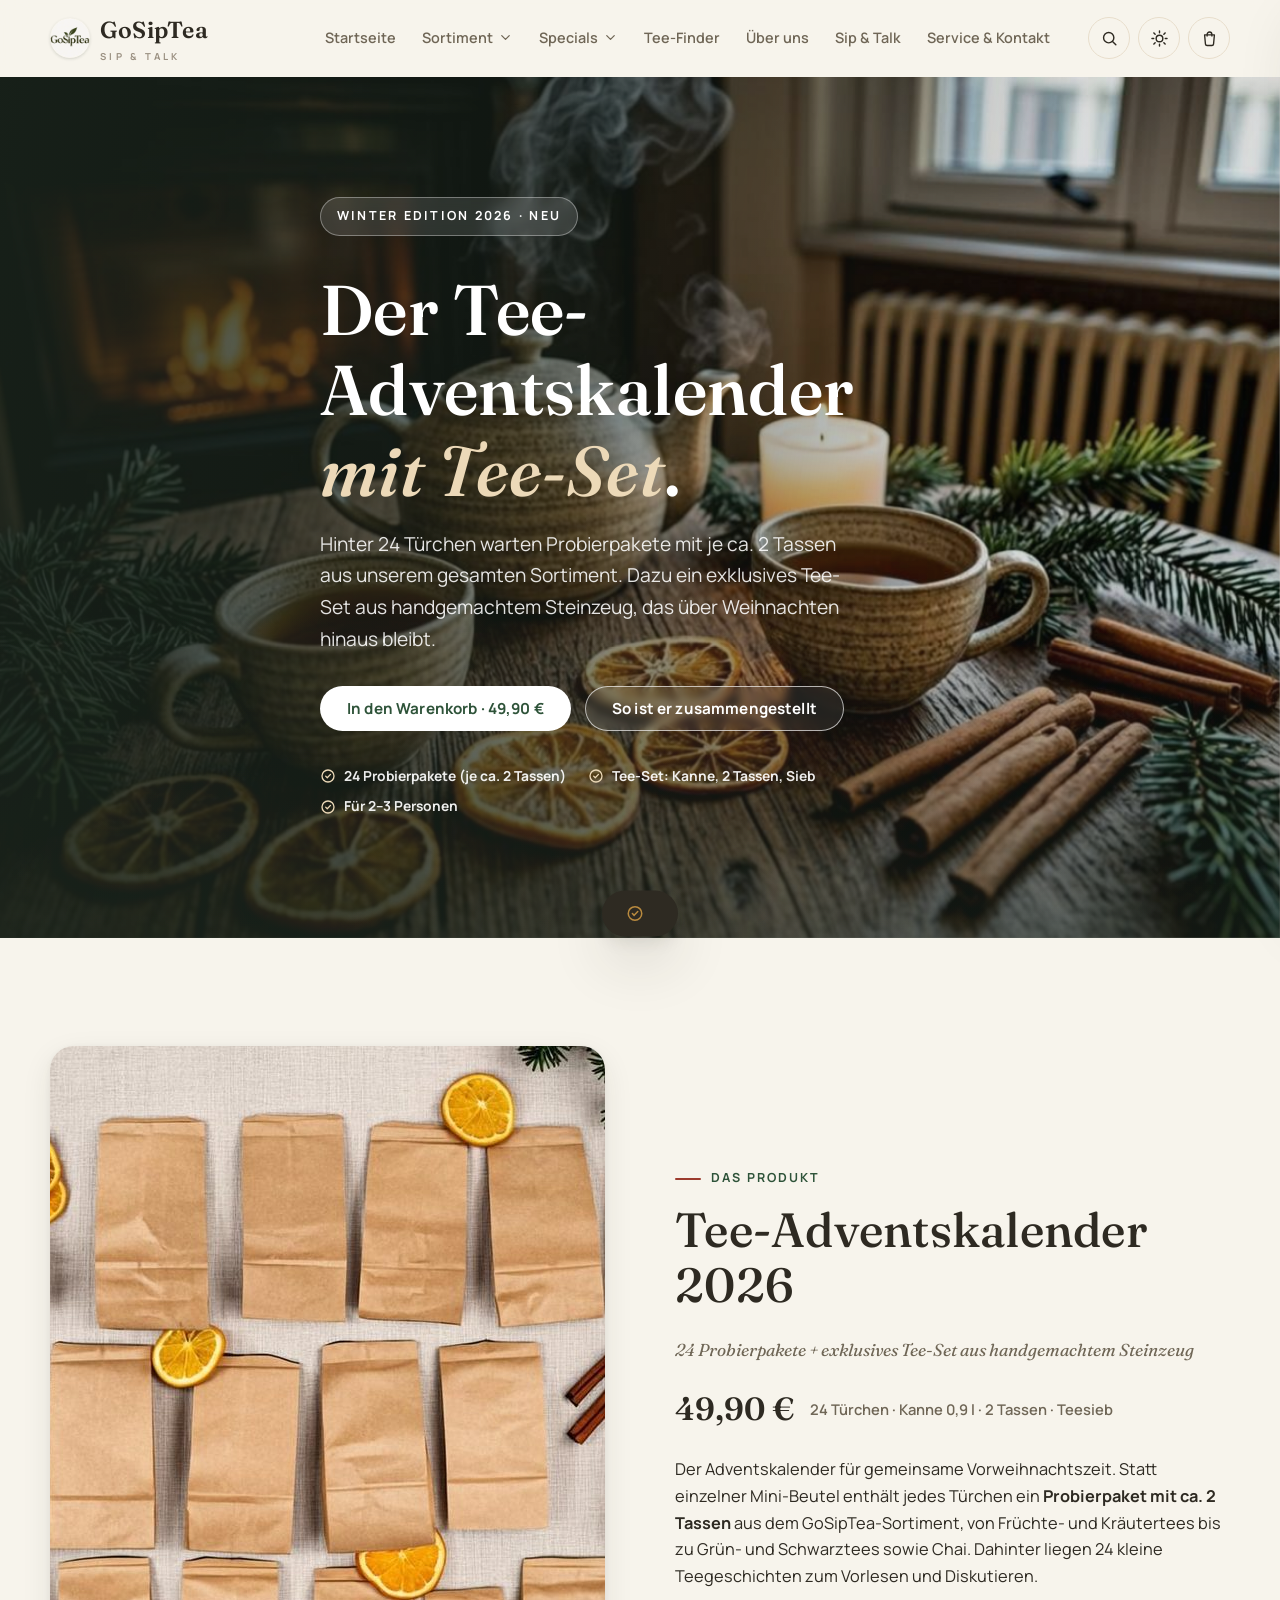
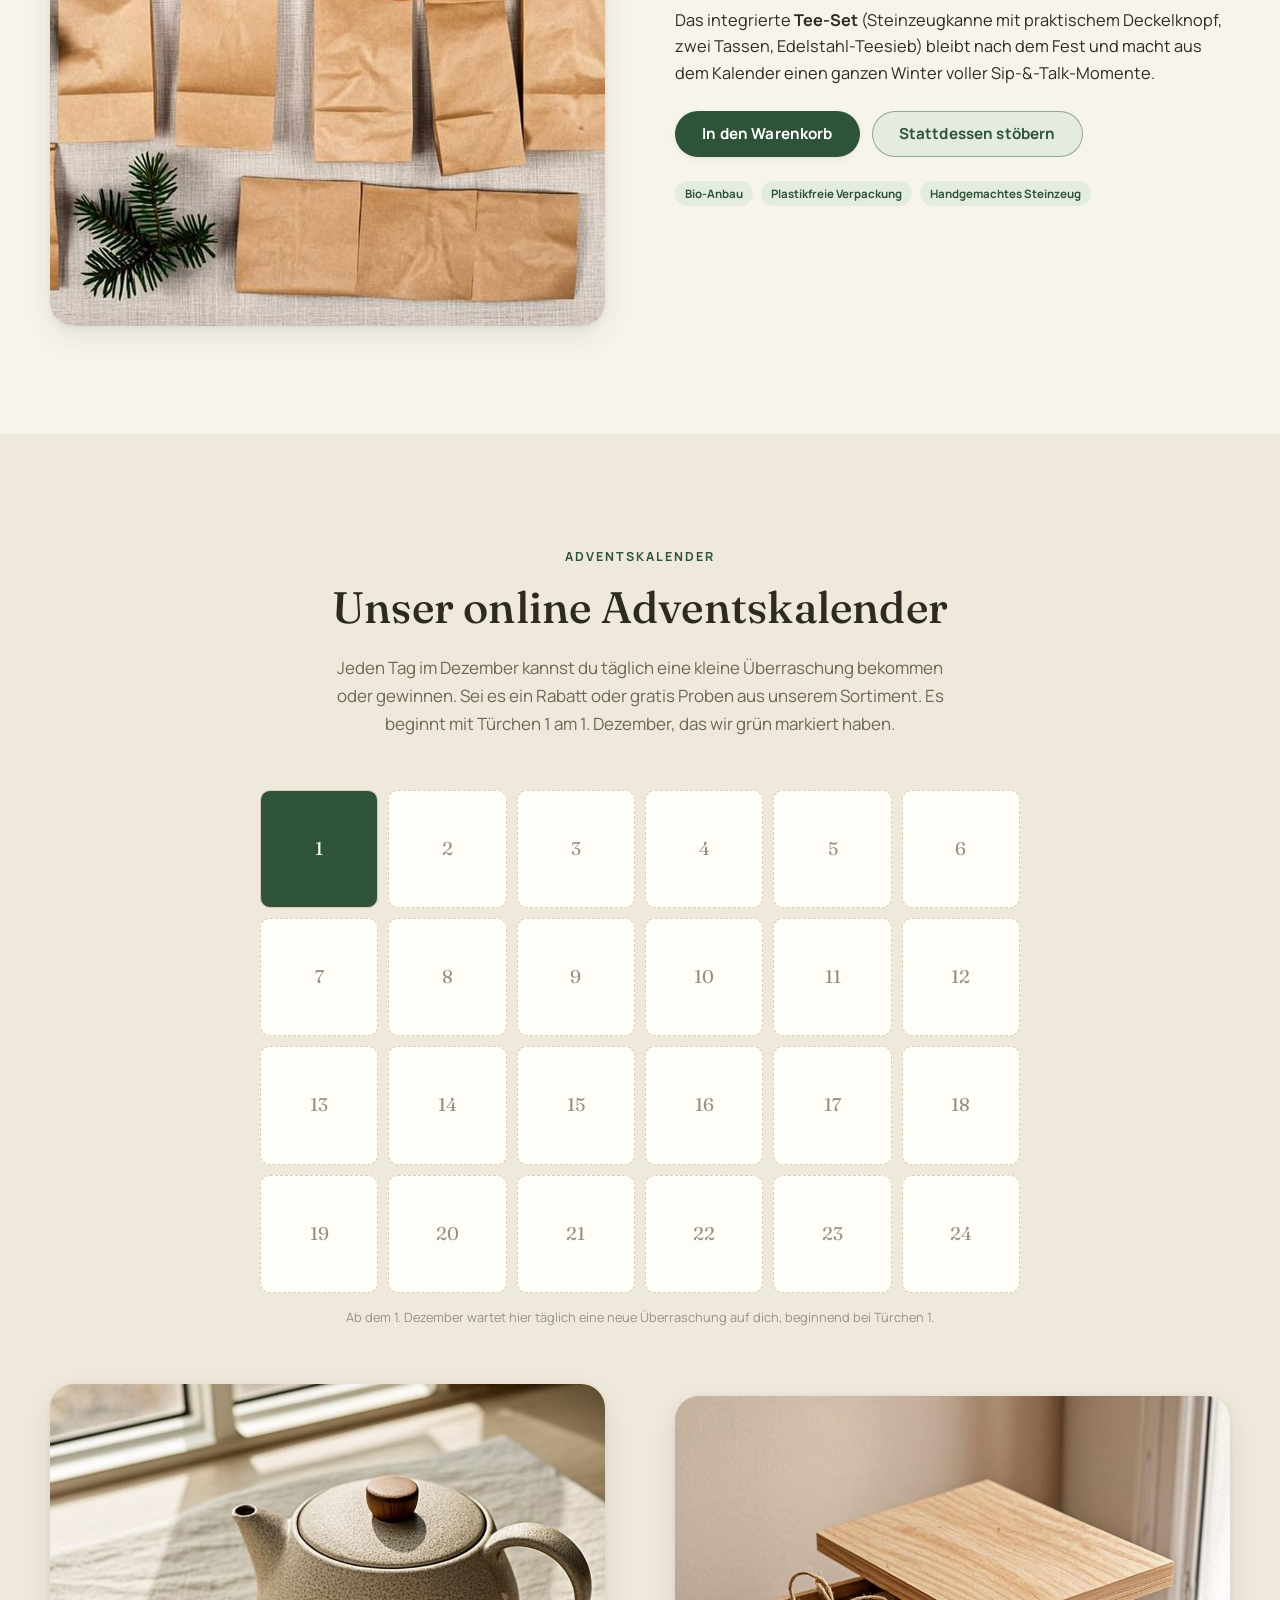
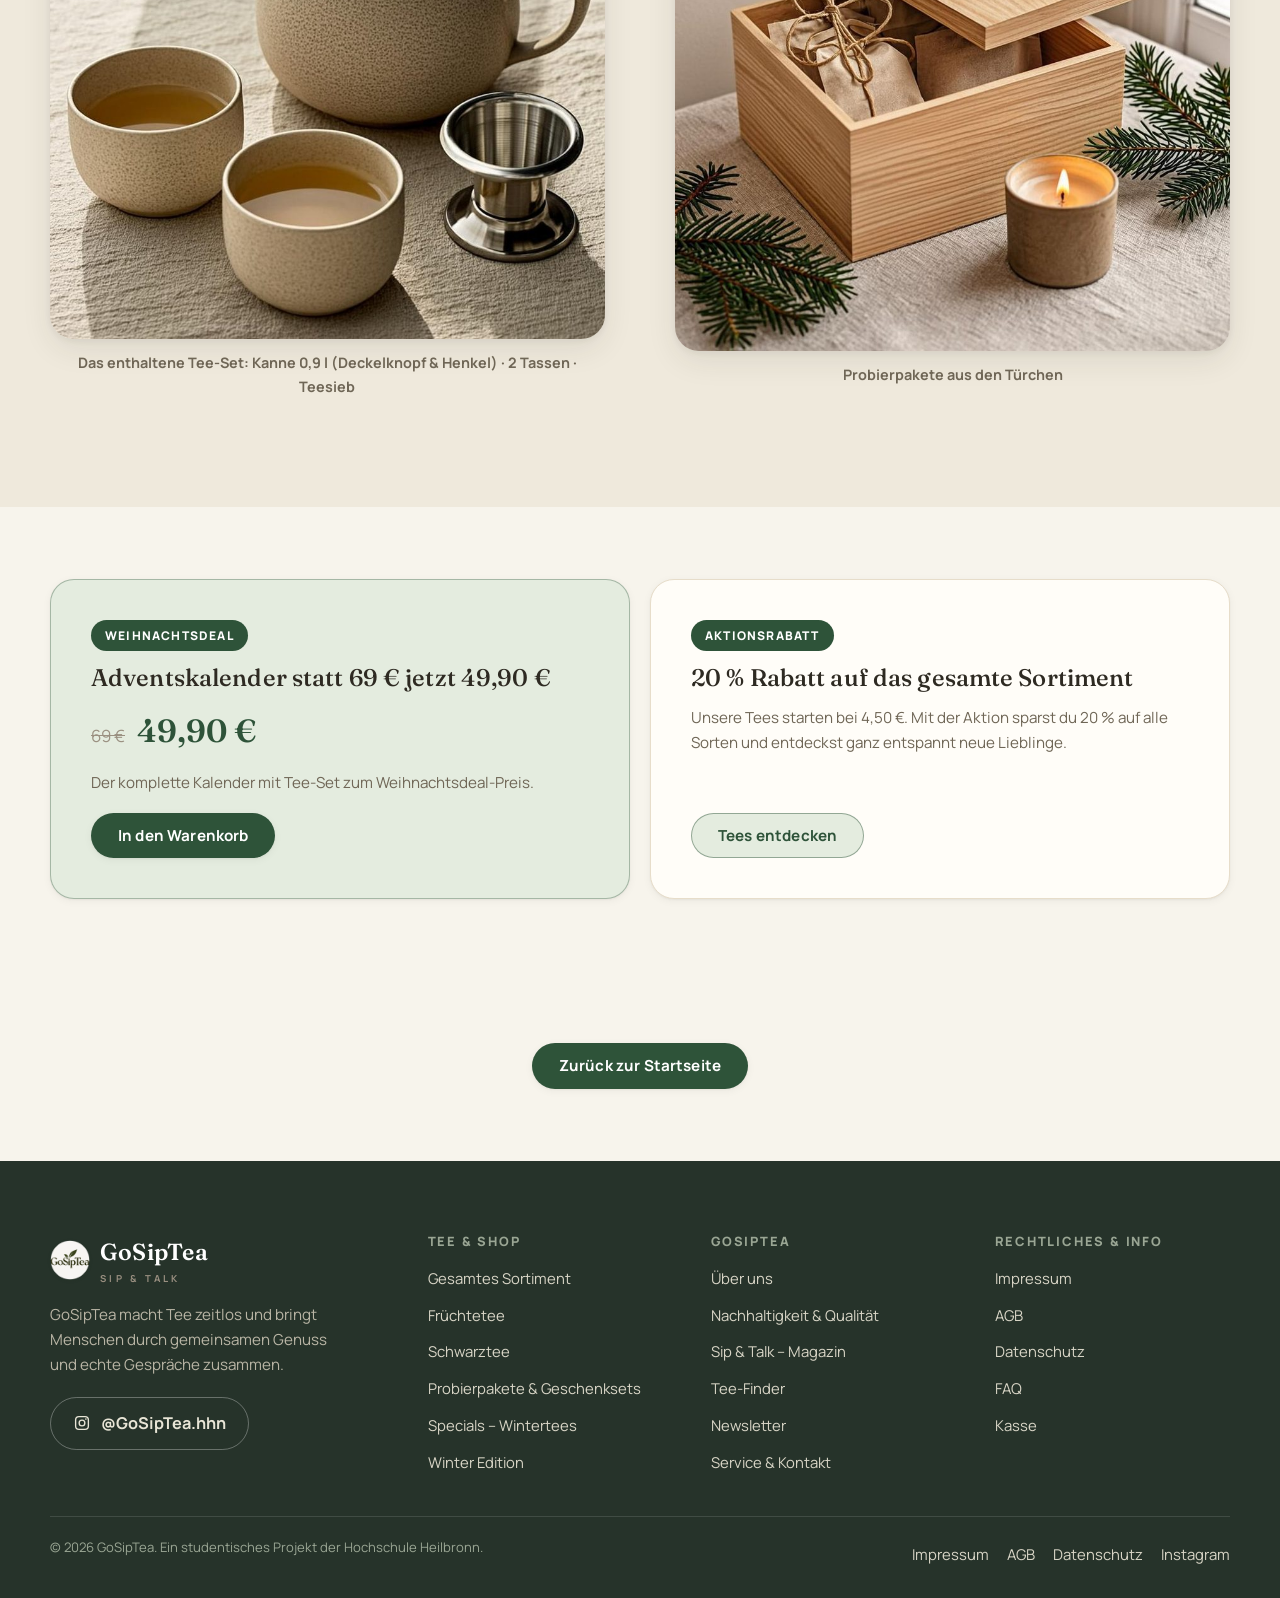
==== commit c03141ed: "Neues Markenlogo: rundes Badge aus Kundenvorgabe als Header-/Footer-Logo und Favicon-Set (ICO/PNG/ap" ====
--- a/christmas/index.html
+++ b/christmas/index.html
@@ -16,11 +16,13 @@
 <meta property="og:image" content="https://gamerio2904.github.io/GoSipTea/assets/img/xmas/advent.jpg">
 <meta property="og:locale" content="de_DE">
 <meta name="twitter:card" content="summary_large_image">
-<link rel="icon" href="../assets/img/favicon.svg" type="image/svg+xml">
+<link rel="icon" href="../assets/img/favicon.ico" sizes="any">
+    <link rel="icon" href="../assets/img/favicon-192.png" type="image/png" sizes="192x192">
+    <link rel="apple-touch-icon" href="../assets/img/apple-touch-icon.png">
 <link rel="preconnect" href="https://fonts.googleapis.com">
 <link rel="preconnect" href="https://fonts.gstatic.com" crossorigin>
 <link href="https://fonts.googleapis.com/css2?family=Fraunces:ital,opsz,wght@0,9..144,300..700;1,9..144,300..700&amp;family=Manrope:wght@400..800&amp;display=swap" rel="stylesheet">
-<link rel="stylesheet" href="../css/styles.css?v=7">
+<link rel="stylesheet" href="../css/styles.css?v=8">
 <script type="application/ld+json">
 {"@context":"https://schema.org","@type":"Product","name":"Tee-Adventskalender 2026","description":"Unser online Adventskalender: 24 Probierpakete aus dem gesamten GoSipTea-Sortiment plus exklusivem Tee-Set (Steinzeugkanne, 2 Tassen, Teesieb). Jeden Tag im Dezember eine kleine Überraschung.","image":"https://gamerio2904.github.io/GoSipTea/assets/img/xmas/advent.jpg","brand":{"@type":"Brand","name":"GoSipTea"},"offers":{"@type":"Offer","price":"49.90","priceCurrency":"EUR","availability":"https://schema.org/InStock","url":"https://gamerio2904.github.io/GoSipTea/christmas/index.html"}}
 </script>
@@ -31,7 +33,7 @@
 <header class="site-header">
   <div class="container header-inner">
     <a class="logo" href="../index.html" aria-label="GoSipTea – Startseite">
-      <svg class="logo__mark" viewBox="0 0 48 48" aria-hidden="true"><rect x="1.5" y="1.5" width="45" height="45" rx="13" fill="#3e5c45"/><path d="M13 20.5h16.5v5A8.6 8.6 0 0 1 20.9 34h-.3a8.6 8.6 0 0 1-8.6-8.5v-5z" fill="#faf6ef"/><path d="M29.5 23h2.6a3.5 3.5 0 1 1-.95 6.9" fill="none" stroke="#faf6ef" stroke-width="2.1" stroke-linecap="round"/><path d="M14.5 37.5h14" stroke="#faf6ef" stroke-width="2.1" stroke-linecap="round"/><path d="M18.7 17c0-2.2 2.2-2.4 2.2-4.6M24.9 17c0-2.2 2.2-2.4 2.2-4.6" fill="none" stroke="#faf6ef" stroke-width="2.1" stroke-linecap="round" opacity=".92"/></svg>
+      <img class="logo__mark" src="../assets/img/logo.png?v=1" alt="GoSipTea Logo" width="40" height="40" loading="eager">
       <span>GoSipTea<small>Sip &amp; Talk</small></span>
     </a>
     <nav class="nav" aria-label="Hauptnavigation">
@@ -245,7 +247,7 @@
     <div class="footer__grid">
       <div>
         <a class="logo" href="../index.html">
-          <svg class="logo__mark" viewBox="0 0 48 48" aria-hidden="true"><rect x="1.5" y="1.5" width="45" height="45" rx="13" fill="#3e5c45"/><path d="M13 20.5h16.5v5A8.6 8.6 0 0 1 20.9 34h-.3a8.6 8.6 0 0 1-8.6-8.5v-5z" fill="#faf6ef"/><path d="M29.5 23h2.6a3.5 3.5 0 1 1-.95 6.9" fill="none" stroke="#faf6ef" stroke-width="2.1" stroke-linecap="round"/><path d="M14.5 37.5h14" stroke="#faf6ef" stroke-width="2.1" stroke-linecap="round"/></svg>
+          <img class="logo__mark" src="../assets/img/logo.png?v=1" alt="GoSipTea Logo" width="40" height="40" loading="eager">
           <span>GoSipTea<small>Sip &amp; Talk</small></span>
         </a>
         <p class="footer__claim">GoSipTea macht Tee zeitlos und bringt Menschen durch gemeinsamen Genuss und echte Gespräche zusammen.</p>
@@ -321,8 +323,8 @@
   <span></span>
 </div>
 
-<script src="../js/products.js?v=7" defer></script>
-<script src="../js/main.js?v=7" defer></script>
-<script src="../js/cart.js?v=7" defer></script>
+<script src="../js/products.js?v=8" defer></script>
+<script src="../js/main.js?v=8" defer></script>
+<script src="../js/cart.js?v=8" defer></script>
 </body>
 </html>
--- a/css/styles.css
+++ b/css/styles.css
@@ -164,6 +164,7 @@
 .logo { display: inline-flex; align-items: center; gap: 10px; font-family: var(--font-display); font-size: 1.45rem; font-weight: 600; letter-spacing: 0.01em; color: var(--ink); }
 .logo:hover { color: var(--brand-ink); }
 .logo__mark { width: 36px; height: 36px; flex: none; color: var(--brand); }
+img.logo__mark { width: 40px; height: 40px; border-radius: 50%; object-fit: cover; box-shadow: 0 1px 3px rgba(31,42,33,.16); }
 .logo__mark .leaf { fill: currentColor; }
 .logo small { display: block; font-family: var(--font-body); font-size: 0.6rem; font-weight: 700; letter-spacing: 0.34em; text-transform: uppercase; color: var(--ink-faint); }
 
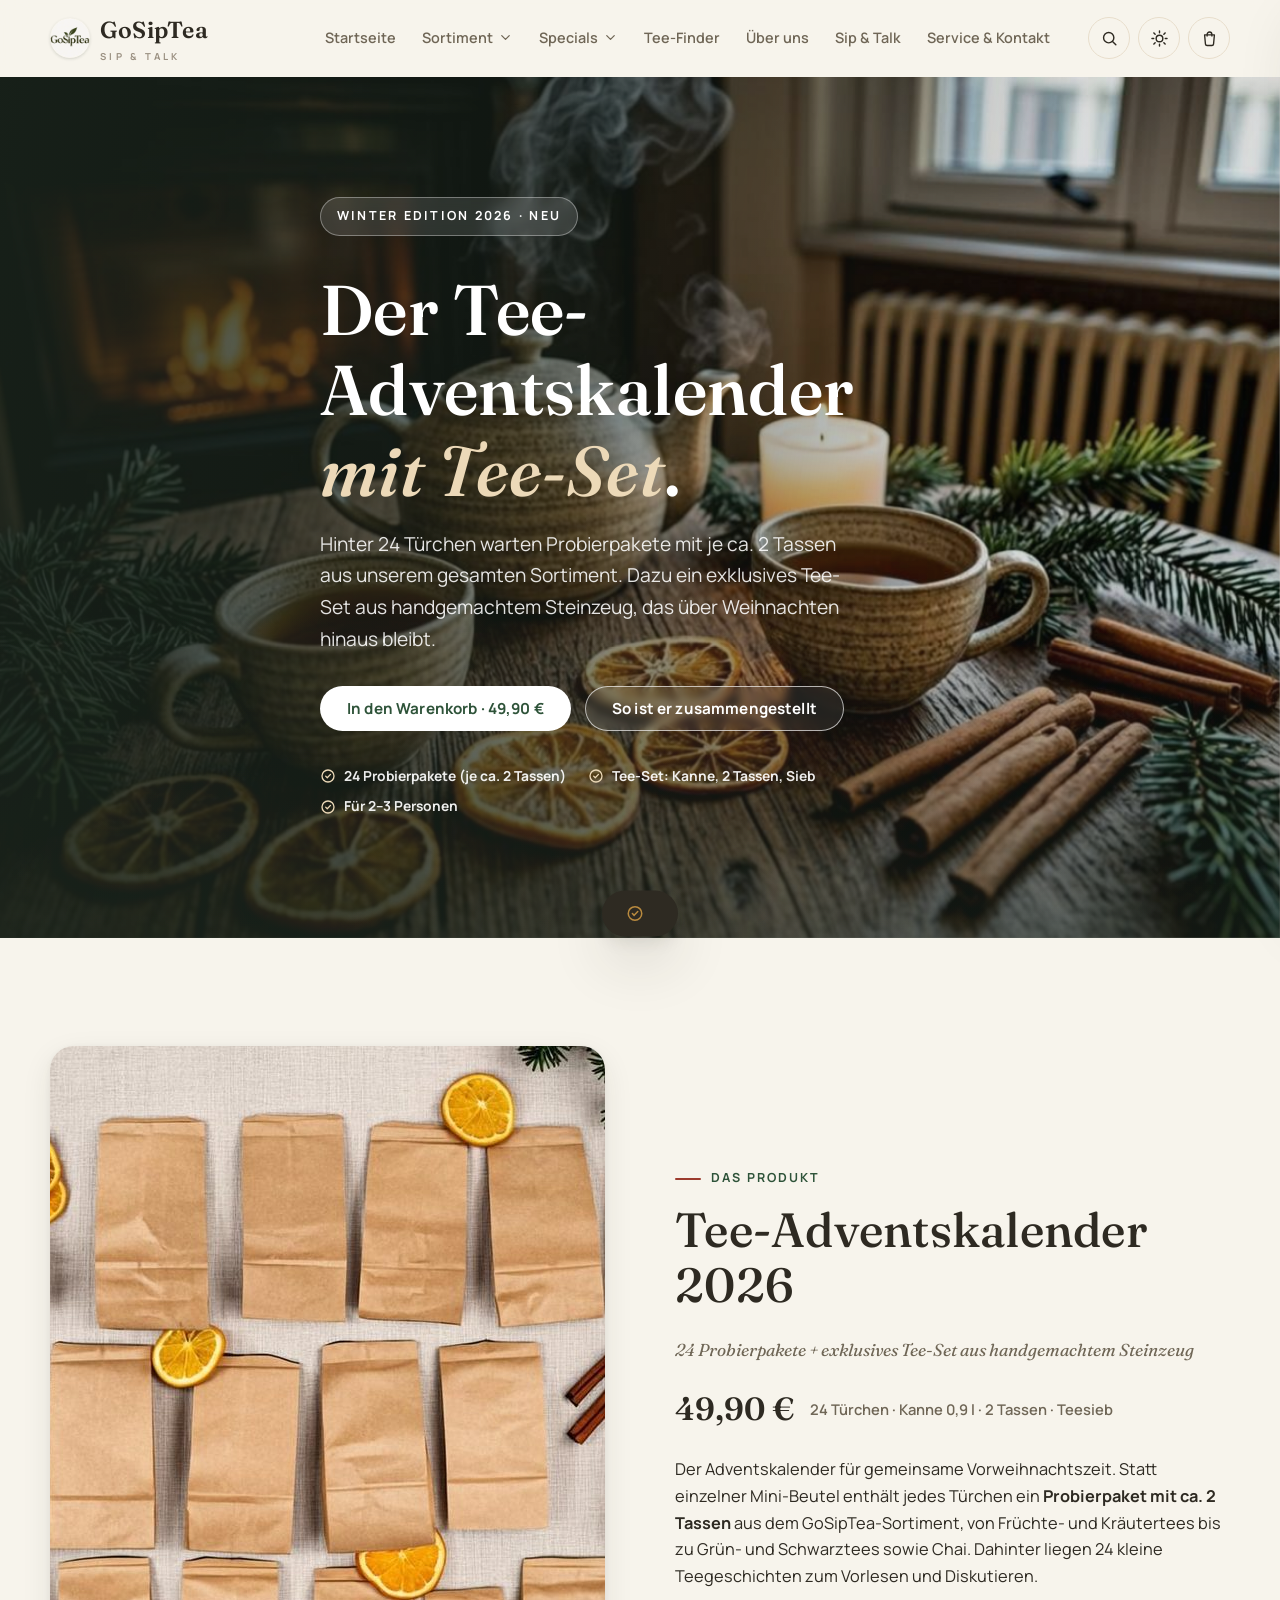
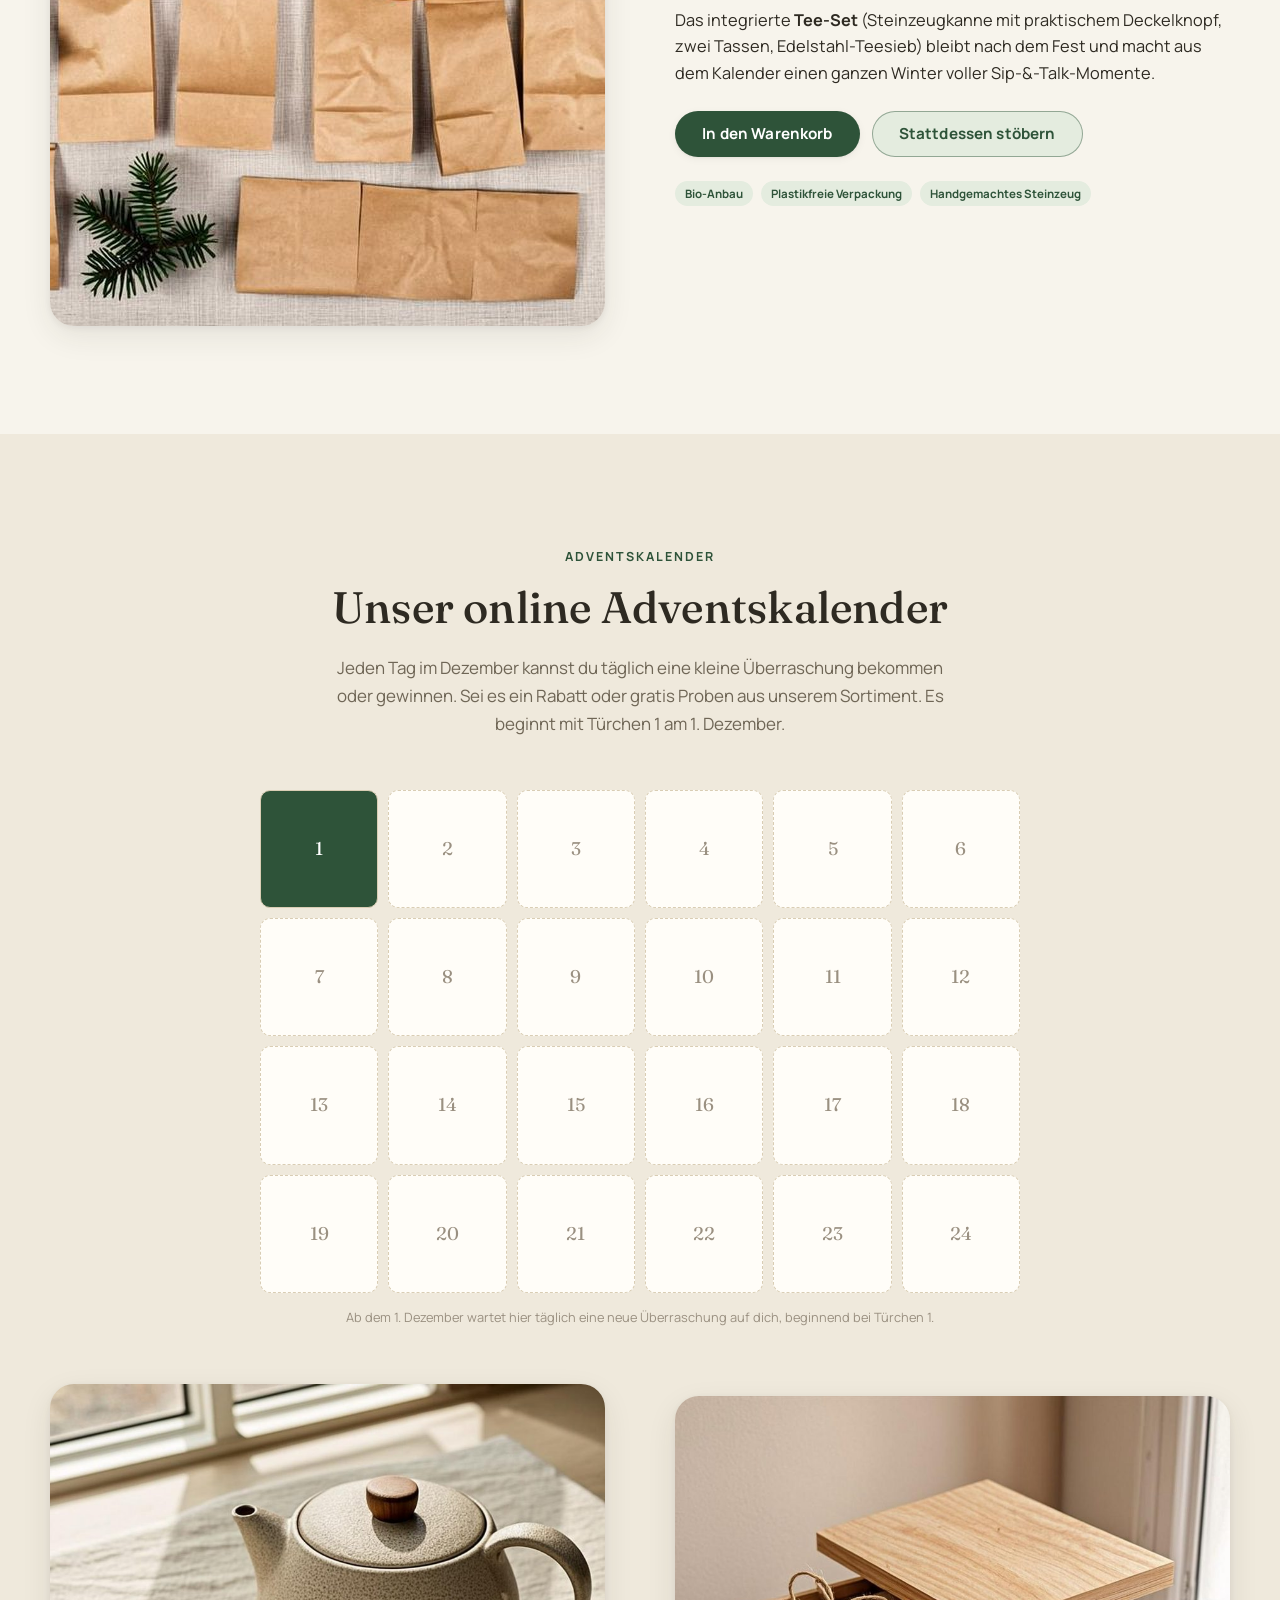
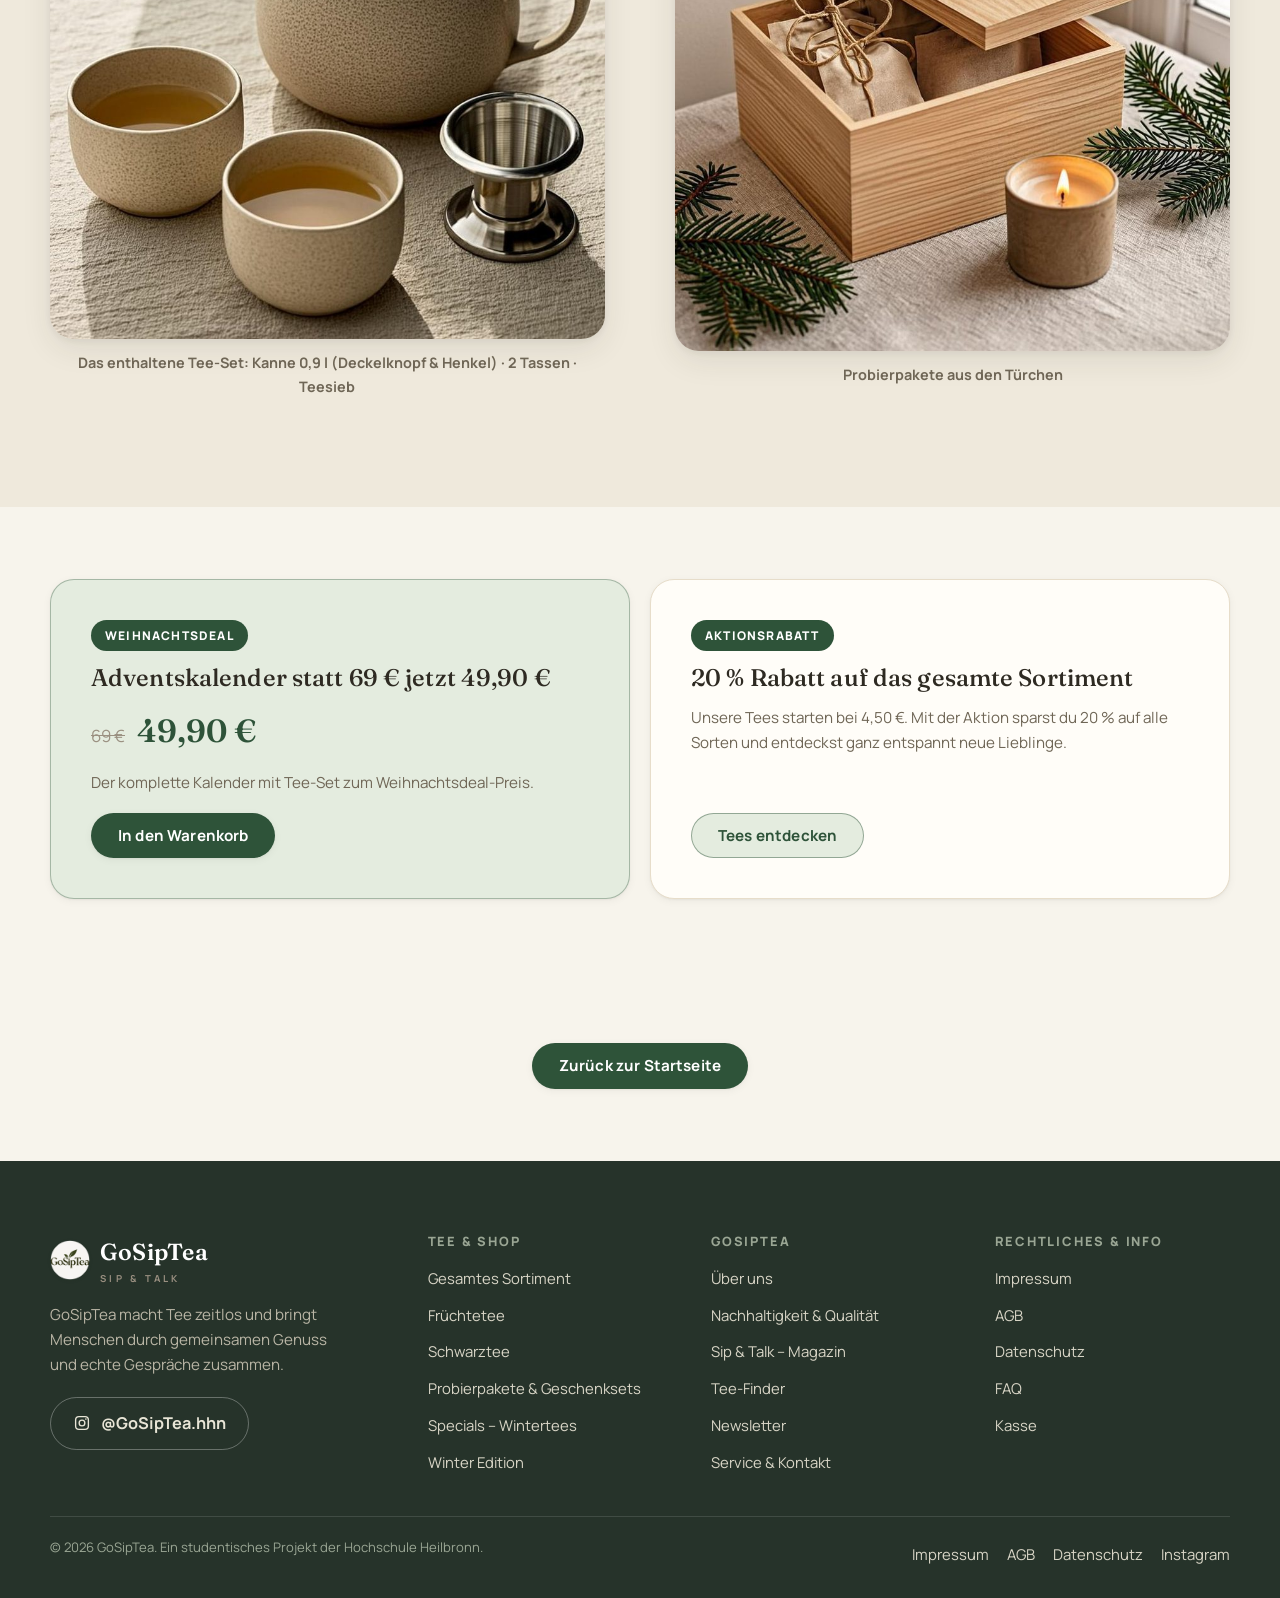
==== commit 0ddb1aa4: "Fix website issues: button styling, icon fix, section reordering, comma removal Co-authored-by: Game" ====
--- a/christmas/index.html
+++ b/christmas/index.html
@@ -188,7 +188,7 @@
     <div class="sec-head sec-head--center">
       <p class="eyebrow">Adventskalender</p>
       <h2 class="sec-title">Unser online Adventskalender</h2>
-      <p class="sec-lead">Jeden Tag im Dezember kannst du täglich eine kleine Überraschung bekommen oder gewinnen. Sei es ein Rabatt oder gratis Proben aus unserem Sortiment. Es beginnt mit Türchen 1 am 1. Dezember, das wir grün markiert haben.</p>
+      <p class="sec-lead">Jeden Tag im Dezember kannst du täglich eine kleine Überraschung bekommen oder gewinnen. Sei es ein Rabatt oder gratis Proben aus unserem Sortiment. Es beginnt mit Türchen 1 am 1. Dezember.</p>
     </div>
     <div class="doors">
       <i>1</i><i>2</i><i>3</i><i>4</i><i>5</i><i>6</i>
